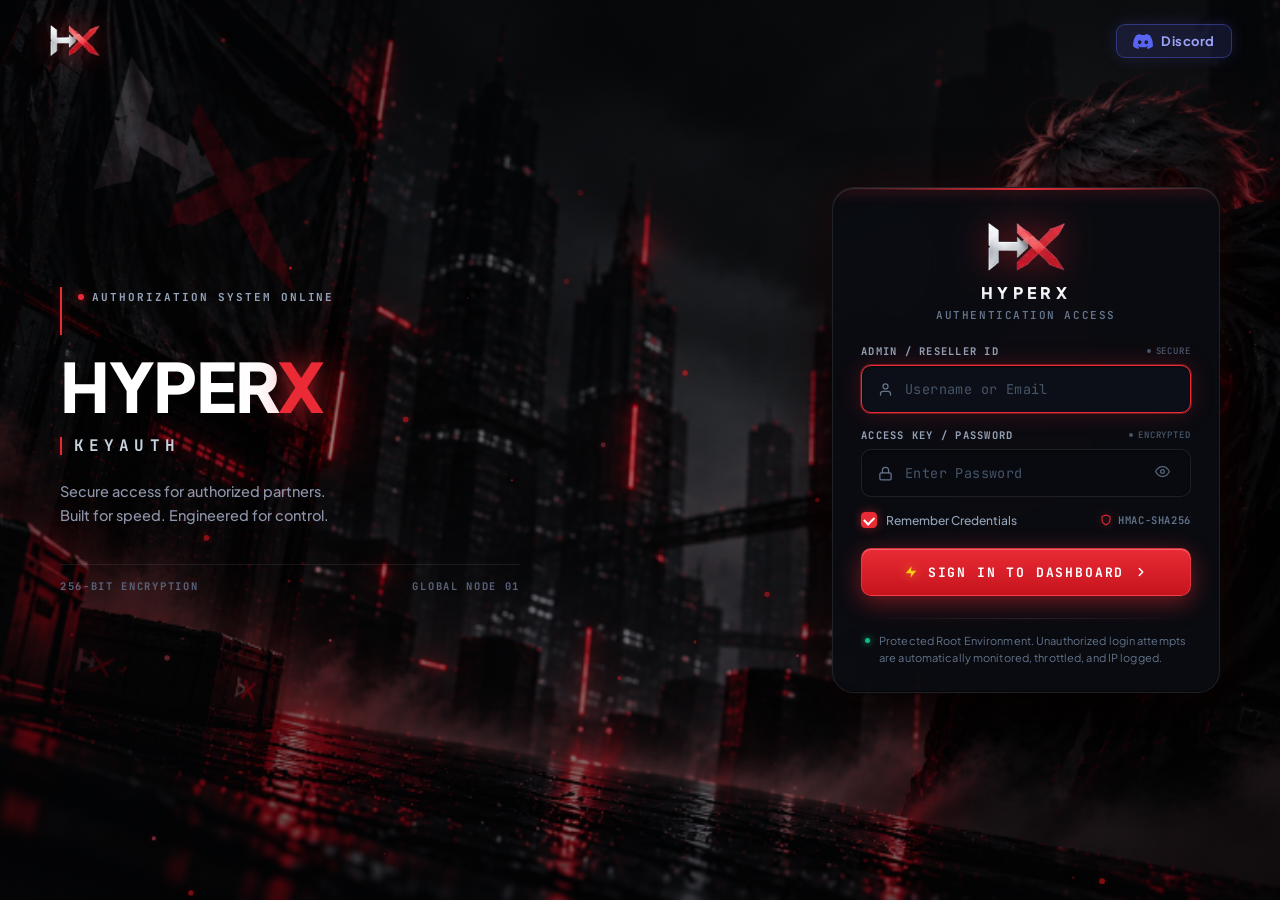
==== dashboard.html @ d685ce91 "feat(reseller): unify license keys tab and generation modal for all panels" ====
<!DOCTYPE html>
<html lang="en">
<head>
  <meta charset="UTF-8">
  <meta name="viewport" content="width=device-width, initial-scale=1.0">
  <title>HYPER X // KeyAuth Enterprise Portal</title>
  <link rel="preconnect" href="https://fonts.googleapis.com">
  <link rel="preconnect" href="https://fonts.gstatic.com" crossorigin>
  <link href="https://fonts.googleapis.com/css2?family=Plus+Jakarta+Sans:wght@500;600;700;800&family=JetBrains+Mono:wght@500;700&display=swap" rel="stylesheet">
  <link rel="stylesheet" href="assets/css/dashboard.css?v=3.1">
  <style>
    /* Reseller Isolation - Absolute Guaranteed Hiding on all devices */
    html.is-reseller .admin-only-feature,
    body.is-reseller .admin-only-feature,
    html.is-reseller #nav-resellers,
    body.is-reseller #nav-resellers,
    html.is-reseller #view-resellers,
    body.is-reseller #view-resellers,
    html.is-reseller #modal-add-reseller,
    body.is-reseller #modal-add-reseller,
    html.is-reseller #modal-edit-reseller,
    body.is-reseller #modal-edit-reseller,
    html.is-reseller #modal-change-admin,
    body.is-reseller #modal-change-admin {
      display: none !important;
      visibility: hidden !important;
      pointer-events: none !important;
      height: 0 !important;
      width: 0 !important;
      overflow: hidden !important;
      opacity: 0 !important;
    }
    /* Ultra-Premium Sidebar Brand Header */
    .brand-header-premium {
      height: 68px !important;
      padding: 0 16px !important;
      display: flex !important;
      align-items: center !important;
      border-bottom: 1px solid rgba(255, 255, 255, 0.07) !important;
      background: linear-gradient(180deg, rgba(255, 255, 255, 0.02) 0%, transparent 100%) !important;
    }
    .brand-link-wrap {
      text-decoration: none !important;
      display: flex !important;
      align-items: center !important;
      gap: 12px !important;
      width: 100% !important;
    }
    .brand-badge-premium {
      position: relative !important;
      width: 42px !important;
      height: 42px !important;
      border-radius: 12px !important;
      background: linear-gradient(145deg, rgba(38, 16, 26, 0.95) 0%, rgba(18, 20, 30, 0.96) 50%, rgba(9, 11, 16, 0.98) 100%) !important;
      border: 1px solid rgba(239, 68, 68, 0.38) !important;
      display: flex !important;
      align-items: center !important;
      justify-content: center !important;
      box-shadow: 0 4px 20px rgba(0, 0, 0, 0.6), 0 0 18px rgba(239, 68, 68, 0.22), inset 0 1px 1px rgba(255, 255, 255, 0.25), inset 0 -1px 2px rgba(0, 0, 0, 0.5) !important;
      flex-shrink: 0 !important;
      overflow: hidden !important;
      transition: all 0.3s cubic-bezier(0.16, 1, 0.3, 1) !important;
    }
    .brand-link-wrap:hover .brand-badge-premium {
      transform: translateY(-1px) scale(1.03) !important;
      border-color: rgba(239, 68, 68, 0.6) !important;
      box-shadow: 0 6px 24px rgba(0, 0, 0, 0.7), 0 0 25px rgba(239, 68, 68, 0.4), inset 0 1px 1px rgba(255, 255, 255, 0.35) !important;
    }
    .badge-specular-light {
      position: absolute !important;
      top: 0 !important;
      left: 0 !important;
      right: 0 !important;
      height: 1px !important;
      background: linear-gradient(90deg, transparent, rgba(255, 255, 255, 0.4), transparent) !important;
      pointer-events: none !important;
    }
    .badge-ambient-glow {
      position: absolute !important;
      width: 28px !important;
      height: 28px !important;
      border-radius: 50% !important;
      background: radial-gradient(circle, rgba(239, 68, 68, 0.55) 0%, transparent 70%) !important;
      filter: blur(5px) !important;
      pointer-events: none !important;
    }
    .badge-logo-img {
      height: 24px !important;
      width: auto !important;
      object-fit: contain !important;
      filter: drop-shadow(0 2px 8px rgba(239, 68, 68, 0.7)) !important;
      position: relative !important;
      z-index: 2 !important;
      display: block !important;
      transition: transform 0.3s ease !important;
    }
    .brand-link-wrap:hover .badge-logo-img {
      transform: scale(1.05) !important;
    }
    .brand-text-column {
      display: flex !important;
      flex-direction: column !important;
      min-width: 0 !important;
      justify-content: center !important;
    }
    .brand-title-line {
      display: flex !important;
      align-items: center !important;
      gap: 7px !important;
    }
    .brand-name-text {
      font-size: 15px !important;
      font-weight: 900 !important;
      letter-spacing: 1px !important;
      color: #ffffff !important;
      font-family: var(--font-sans) !important;
      line-height: 1.2 !important;
      display: inline-flex !important;
      align-items: center !important;
    }
    .brand-x-accent {
      color: #ef4444 !important;
      text-shadow: 0 0 12px rgba(239, 68, 68, 0.85) !important;
      margin-left: 1.5px !important;
    }
    /* Luxury Radar Beacon Dot (No Text) */
    .status-beacon-wrap {
      position: relative !important;
      display: inline-flex !important;
      align-items: center !important;
      justify-content: center !important;
      width: 13px !important;
      height: 13px !important;
      margin-left: 3px !important;
      flex-shrink: 0 !important;
    }
    .beacon-radar-ring {
      position: absolute !important;
      width: 100% !important;
      height: 100% !important;
      border-radius: 50% !important;
      background: rgba(34, 197, 94, 0.45) !important;
      animation: beaconRadar 2.2s cubic-bezier(0, 0, 0.2, 1) infinite !important;
      pointer-events: none !important;
    }
    .beacon-soft-aura {
      position: absolute !important;
      width: 8px !important;
      height: 8px !important;
      border-radius: 50% !important;
      background: #22c55e !important;
      filter: blur(2px) !important;
      opacity: 0.8 !important;
      pointer-events: none !important;
    }
    .beacon-core-dot {
      position: relative !important;
      width: 6.5px !important;
      height: 6.5px !important;
      border-radius: 50% !important;
      background: #22c55e !important;
      box-shadow: 0 0 8px #22c55e, 0 0 14px rgba(34, 197, 94, 0.75) !important;
      display: inline-block !important;
    }
    @keyframes beaconRadar {
      0% {
        transform: scale(0.6);
        opacity: 0.95;
      }
      70%, 100% {
        transform: scale(2.4);
        opacity: 0;
      }
    }
    .brand-sub-line {
      display: flex !important;
      align-items: center !important;
      gap: 5px !important;
      margin-top: 2.5px !important;
    }
    .brand-version-code {
      font-size: 9.5px !important;
      color: #64748b !important;
      font-family: var(--font-mono) !important;
      font-weight: 600 !important;
      letter-spacing: 0.5px !important;
    }
    .brand-sub-sep {
      font-size: 8px !important;
      color: #334155 !important;
    }
    .brand-sub-status {
      font-size: 8.5px !important;
      color: #10b981 !important;
      font-family: var(--font-mono) !important;
      font-weight: 700 !important;
      letter-spacing: 0.6px !important;
    }

    /* Ultra-Clean Modern Logout Button */
    .btn-profile-logout {
      width: 32px !important;
      height: 32px !important;
      border-radius: 8px !important;
      background: rgba(255, 255, 255, 0.04) !important;
      border: 1px solid rgba(255, 255, 255, 0.08) !important;
      color: #94a3b8 !important;
      cursor: pointer !important;
      display: flex !important;
      align-items: center !important;
      justify-content: center !important;
      transition: all 0.25s cubic-bezier(0.16, 1, 0.3, 1) !important;
      box-shadow: 0 2px 6px rgba(0, 0, 0, 0.25) !important;
      flex-shrink: 0 !important;
    }
    .btn-profile-logout:hover {
      background: rgba(239, 68, 68, 0.16) !important;
      border-color: rgba(239, 68, 68, 0.45) !important;
      color: #ef4444 !important;
      box-shadow: 0 0 14px rgba(239, 68, 68, 0.35) !important;
      transform: translateY(-1px) !important;
    }
    .btn-profile-logout svg {
      display: block !important;
      transition: transform 0.2s ease !important;
    }
    .btn-profile-logout:hover svg {
      transform: translateX(1px) !important;
    }
  </style>
  <script>
    (function() {
      try {
        var isAuth = (sessionStorage.getItem('hyperx_logged_in') === 'true') || (localStorage.getItem('hyperx_logged_in') === 'true');
        var role = sessionStorage.getItem('hyperx_user_role') || localStorage.getItem('hyperx_user_role');

        if (!isAuth || !role) {
          window.location.replace('login.html');
          return;
        }

        if (role === 'reseller') {
          sessionStorage.setItem('hyperx_user_role', 'reseller');
          sessionStorage.setItem('hyperx_logged_in', 'true');
          document.documentElement.classList.add('is-reseller');
        } else if (role === 'admin') {
          sessionStorage.setItem('hyperx_user_role', 'admin');
          sessionStorage.setItem('hyperx_logged_in', 'true');
        } else {
          window.location.replace('login.html');
          return;
        }
      } catch (e) {
        window.location.replace('login.html');
      }
    })();
  </script>
</head>
<body>

  <div class="app-container">
    <!-- Mobile Sidebar Backdrop Overlay -->
    <div class="sidebar-backdrop" id="sidebar-backdrop" onclick="closeMobileSidebar()"></div>

    <!-- ============================================================
         1. SIDEBAR (HYPER X)
         ============================================================ -->
    <aside class="sidebar" id="sidebar">
      <!-- Brand Header (Ultra-Premium Cyber Luxury) -->
      <div class="sidebar-brand brand-header-premium">
        <a href="dashboard.html" class="brand-link-wrap">
          <!-- Premium Cyber Badge -->
          <div class="brand-badge-premium">
            <!-- Specular Top Rim Highlight -->
            <div class="badge-specular-light"></div>
            <!-- Ambient Internal Crimson Core Glow -->
            <div class="badge-ambient-glow"></div>
            <!-- Metallic HX Emblem -->
            <img src="assets/images/hx_card_logo_clean.png" alt="HYPER X" class="badge-logo-img">
          </div>
          <!-- Brand Identity Typography -->
          <div class="brand-text-column">
            <div class="brand-title-line">
              <span class="brand-name-text">HYPER<span class="brand-x-accent">X</span></span>
              <!-- Luxury Radar-Pulsing Green Live Dot (Clean, No Text) -->
              <span class="status-beacon-wrap" title="Status: Online &amp; Active">
                <span class="beacon-radar-ring"></span>
                <span class="beacon-soft-aura"></span>
                <span class="beacon-core-dot"></span>
              </span>
            </div>
            <div class="brand-sub-line">
              <span class="brand-version-code">v1.0.0</span>
            </div>
          </div>
        </a>
      </div>

      <!-- Menu Navigation -->
      <nav class="sidebar-menu">
        <span class="menu-category-label">MAIN</span>

        <button class="sidebar-nav-link active" id="nav-dashboard" onclick="switchTab('dashboard')">
          <span class="nav-icon">📊</span>
          <span>Dashboard</span>
        </button>

        <button class="sidebar-nav-link" id="nav-apps" onclick="switchTab('apps')">
          <span class="nav-icon">📦</span>
          <span id="nav-apps-text">Applications</span>
        </button>

        <button class="sidebar-nav-link" id="nav-licenses" onclick="switchTab('licenses')">
          <span class="nav-icon">🔑</span>
          <span>License Keys</span>
          <span class="nav-count-badge" id="nav-key-count" style="display:none;">LIVE</span>
        </button>

        <button class="sidebar-nav-link" id="nav-licenses-v2" onclick="switchTab('licenses-v2')">
          <span class="nav-icon">🛡️</span>
          <span>License Keys v2</span>
          <span class="nav-count-badge" id="nav-key-count-v2" style="background:#10b981;color:#fff;">V2</span>
        </button>


        <button class="sidebar-nav-link" id="nav-logs" onclick="switchTab('logs')">
          <span class="nav-icon">📋</span>
          <span>Logs</span>
        </button>


        <button class="sidebar-nav-link" id="nav-exegenerator" onclick="switchTab('exegenerator')">
          <span class="nav-icon">⚡</span>
          <span>EXE Generator</span>
        </button>

        <button class="sidebar-nav-link admin-only-feature" id="nav-resellers" onclick="switchTab('resellers')">
          <span class="nav-icon">👥</span>
          <span>Resellers</span>
        </button>

        <button class="sidebar-nav-link" id="nav-settings" onclick="handleSettingsNavClick()">
          <span class="nav-icon">⚙️</span>
          <span>Settings</span>
        </button>
      </nav>

      <!-- Bottom Profile (HYPER X / Reseller) -->
      <div class="sidebar-profile" id="sidebar-profile-box">
        <div class="profile-left">
          <div class="profile-avatar" id="sidebar-avatar-letter">RM</div>
          <div class="profile-text">
            <span class="profile-name">Hyper X</span>
            <span class="profile-sub" id="profile-role-sub">Root owner</span>
          </div>
        </div>
        <button class="btn-profile-logout" onclick="event.stopPropagation();logoutSession()" title="Sign Out">
          <svg width="15" height="15" viewBox="0 0 24 24" fill="none" stroke="currentColor" stroke-width="2" stroke-linecap="round" stroke-linejoin="round">
            <path d="M9 21H5a2 2 0 0 1-2-2V5a2 2 0 0 1 2-2h4"></path>
            <polyline points="16 17 21 12 16 7"></polyline>
            <line x1="21" y1="12" x2="9" y2="12"></line>
          </svg>
        </button>
      </div>
    </aside>

    <!-- ============================================================
         2. MAIN WRAPPER (TOPBAR + CONTENT)
         ============================================================ -->
    <div class="main-wrapper">
      <!-- Top Navbar -->
      <header class="top-navbar">
        <div class="navbar-left">
          <button class="mobile-nav-toggle" onclick="toggleMobileSidebar()" aria-label="Toggle navigation">☰</button>
          <span class="page-breadcrumb-title" id="page-title-display">Dashboard</span>
        </div>

        <div class="navbar-right">
          <!-- Keys Stat -->
          <div class="header-pill-stat" title="Total Keys Quota" style="display:inline-flex;align-items:center;gap:5px;background:rgba(255,255,255,0.03);padding:4px 10px;border-radius:6px;border:1px solid rgba(255,255,255,0.06);font-size:11.5px;">
            <span style="font-size:13px;color:#f59e0b;">🔑</span>
            <span style="color:#94a3b8;font-size:12px;font-weight:600;">Keys:</span>
            <span class="stat-keys-tag" id="header-keys-stat" style="color:#ffffff;font-weight:700;">122 / 9999</span>
          </div>


          <!-- Notification Bell Wrap -->
          <div style="position:relative;">
            <button class="header-icon-btn" id="header-bell-btn" onclick="toggleNotificationDropdown()" title="Notifications" style="position:relative;">
              🔔
              <span id="bell-unread-dot" style="display:none;position:absolute;top:2px;right:2px;width:9px;height:9px;border-radius:50%;background:#ef4444;box-shadow:0 0 8px #ef4444;border:2px solid #06070a;"></span>
            </button>

            <!-- Notification Dropdown Menu -->
            <div id="notification-dropdown" style="display:none;position:absolute;right:0;top:42px;width:340px;background:#0d1019;border:1px solid #1f2638;border-radius:8px;box-shadow:0 10px 35px rgba(0,0,0,0.7);z-index:9999;padding:12px;font-family:var(--font-sans);">
              <div style="display:flex;align-items:center;justify-content:space-between;padding-bottom:8px;border-bottom:1px solid #191f2e;margin-bottom:10px;">
                <span style="font-size:12px;font-weight:700;color:#fff;display:flex;align-items:center;gap:6px;">
                  <span>🔔</span> System Notifications
                </span>
                <span id="notif-count-badge" style="font-size:10px;background:rgba(239,68,68,0.2);color:#ef4444;padding:1px 6px;border-radius:4px;font-weight:700;">LIVE</span>
              </div>
              <div id="notif-items-list" style="max-height:240px;overflow-y:auto;display:flex;flex-direction:column;gap:8px;">
                <!-- Populated dynamically -->
              </div>
            </div>
          </div>

          <!-- Admin User Badge -->
          <div class="header-pill-admin" id="header-admin-btn" style="background:#0284c7;color:#fff;padding:4px 12px;border-radius:6px;font-size:12px;font-weight:700;display:inline-flex;align-items:center;gap:6px;cursor:pointer;">
            <span id="header-admin-icon">🛡️</span>
            <span id="header-admin-name">Owner</span>
          </div>
        </div>
      </header>

      <!-- Viewport Content Area -->
      <main class="content-area">

        <!-- Reseller Live Update Alert Banner -->
        <div id="reseller-update-banner" style="display:none;margin-bottom:18px;background:linear-gradient(90deg, rgba(239,68,68,0.18) 0%, rgba(220,38,38,0.08) 100%);border:1px solid rgba(239,68,68,0.45);border-radius:8px;padding:12px 18px;align-items:center;justify-content:space-between;box-shadow:0 0 25px rgba(239,68,68,0.2);">
          <div style="display:flex;align-items:center;gap:12px;">
            <div style="width:36px;height:36px;border-radius:8px;background:rgba(239,68,68,0.25);border:1px solid #ef4444;display:flex;align-items:center;justify-content:center;color:#ef4444;font-size:18px;flex-shrink:0;">
              ⚡
            </div>
            <div>
              <div style="display:flex;align-items:center;gap:8px;">
                <span style="color:#ffffff;font-size:13px;font-weight:800;letter-spacing:0.3px;" id="banner-update-title">NEW CLIENT UPDATE RELEASED!</span>
                <span style="background:#ef4444;color:#fff;font-size:9.5px;padding:2px 6px;border-radius:3px;font-weight:800;">NEW BUILD</span>
              </div>
              <p style="color:#cbd5e1;font-size:11.5px;margin-top:2px;" id="banner-update-desc">
                Admin has deployed an updated Master Core binary. Please download or rebuild your branded client.
              </p>
            </div>
          </div>
          <div style="display:flex;align-items:center;gap:10px;">
            <button type="button" class="btn-exe-primary" style="width:auto;padding:7px 15px;font-size:11.5px;display:inline-flex;align-items:center;gap:6px;" onclick="downloadLatestUpdateAndDismiss()">
              <span>⬇</span>
              <span>Download Update</span>
            </button>
            <button type="button" onclick="dismissUpdateBanner()" style="background:transparent;border:none;color:#64748b;font-size:16px;cursor:pointer;padding:4px 8px;" title="Dismiss Notification">
              ✕
            </button>
          </div>
        </div>

        <!-- ============================================================
             VIEW 1: DASHBOARD
             ============================================================ -->
        <section class="tab-view active" id="view-dashboard">

          <!-- DASHBOARD USER WELCOME STRIP -->
          <div class="dash-welcome-strip" id="dashboard-user-welcome-strip">
            <div class="dash-welcome-left">
              <div class="dash-avatar-wrap">
                <div class="dash-avatar-square" id="dash-user-avatar">H</div>
                <span class="dash-avatar-status" title="Active Session"></span>
              </div>
              <div class="dash-welcome-meta">
                <span id="dash-welcome-role-badge" style="display:none;"></span>
                <span id="dash-welcome-role-text" style="display:none;"></span>
                <h2 class="dash-welcome-title">
                  Welcome back, <span id="dash-welcome-username" class="profile-name">HYPER X</span>
                </h2>
                <p class="dash-welcome-subtitle" id="dash-welcome-role-desc">
                  HMAC-SHA256 enforced • All systems operational
                </p>
              </div>
            </div>

            <div class="dash-welcome-right">
              <div id="dash-welcome-quota-box" class="dash-welcome-quota-badge" style="display:none;">
                <span id="dash-welcome-quota-label">⚡ Available Credit:</span> <strong id="dash-welcome-quota-num">9,922</strong> Keys
              </div>
            </div>
          </div>

          <!-- Synchronous Anti-Flash Early Role Hydration -->
          <script>
            (function() {
              try {
                var role = sessionStorage.getItem('hyperx_user_role') || localStorage.getItem('hyperx_user_role');
                if (role === 'reseller') {
                  document.documentElement.classList.add('is-reseller');
                  if (document.body) document.body.classList.add('is-reseller');
                  var nRes = document.getElementById('nav-resellers');
                  if (nRes) { nRes.style.display = 'none'; nRes.remove(); }
                  var vRes = document.getElementById('view-resellers');
                  if (vRes) { vRes.style.display = 'none'; vRes.remove(); }
                  var raw = sessionStorage.getItem('hyperx_current_reseller') || localStorage.getItem('hyperx_current_reseller');
                  if (raw) {
                    var res = JSON.parse(raw);
                    var uName = res.username || 'Reseller';
                    var uInitial = uName.charAt(0).toUpperCase();
                    var pEls = document.querySelectorAll('.profile-name');
                    for (var i = 0; i < pEls.length; i++) { pEls[i].textContent = uName; }
                    var sAv = document.getElementById('sidebar-avatar-letter');
                    if (sAv) sAv.textContent = uInitial;
                    var sRole = document.getElementById('profile-role-sub');
                    if (sRole) sRole.textContent = 'Reseller (' + (res.balance || 0) + ' Keys)';
                    var hName = document.getElementById('header-admin-name');
                    if (hName) hName.textContent = 'Reseller';
                    var hIcon = document.getElementById('header-admin-icon');
                    var uUsed = (res.createdKeys !== undefined && res.createdKeys !== null) ? res.createdKeys : 0;
                    var uTotal = res.totalQuota || ((res.balance || 0) + uUsed);
                    var hKeys = document.getElementById('header-keys-stat');
                    if (hKeys) { hKeys.textContent = uUsed + ' / ' + uTotal; }
                    var dAv = document.getElementById('dash-user-avatar');
                    if (dAv) { dAv.textContent = uInitial; dAv.style.background = 'rgba(245,158,11,0.15)'; dAv.style.borderColor = 'rgba(245,158,11,0.4)'; dAv.style.color = '#fbbf24'; }
                    var dBadge = document.getElementById('dash-welcome-role-badge');
                    if (dBadge) { dBadge.className = 'dash-role-pill reseller'; }
                    var dRoleText = document.getElementById('dash-welcome-role-text');
                    if (dRoleText) { dRoleText.textContent = 'Authorized Reseller'; }
                    var dDesc = document.getElementById('dash-welcome-role-desc');
                    if (dDesc) { dDesc.innerHTML = '<span>Reseller Session</span><span class="meta-sep">•</span><span>User: <strong>' + uName + '</strong></span><span class="meta-sep">•</span><span>Active Sync</span>'; }
                    var dQuotaLbl = document.getElementById('dash-welcome-quota-label');
                    if (dQuotaLbl) { dQuotaLbl.textContent = 'RESELLER BALANCE'; }
                    var dQuotaNum = document.getElementById('dash-welcome-quota-num');
                    if (dQuotaNum) { dQuotaNum.textContent = (res.balance || 0).toLocaleString(); }
                    var sLimit = document.getElementById('stat-key-limit');
                    if (sLimit) { sLimit.textContent = uName; }
                    var sLimitT = document.getElementById('stat-key-limit-title');
                    if (sLimitT) { sLimitT.textContent = 'RESELLER USER'; }
                    var sBanned = document.getElementById('stat-banned-keys');
                    if (sBanned) { sBanned.textContent = res.status || 'Active'; }
                    var sBannedT = document.getElementById('stat-banned-title');
                    if (sBannedT) { sBannedT.textContent = 'ACCOUNT STATUS'; }
                    var sRemaining = document.getElementById('stat-remaining-quota');
                    if (sRemaining) { sRemaining.textContent = (res.balance || 0).toLocaleString(); }
                  }
                }
              } catch(e) {}
            })();
          </script>

          <!-- 4 MODERN STAT CARDS (REAL LIVE METRICS) -->
          <div class="stats-cards-strip-4">
            <!-- 1. Applications -->
            <div class="stat-card-neo" onclick="switchTab('apps')" style="cursor:pointer;" title="View Applications">
              <div class="stat-neo-left">
                <div class="stat-neo-icon">📦</div>
                <div class="stat-neo-col">
                  <span class="stat-neo-label">Applications</span>
                  <span class="stat-neo-value" id="stat-apps-count">8</span>
                </div>
              </div>
              <span class="stat-neo-badge badge-cyan">8 PANELS</span>
            </div>

            <!-- 2. Active keys -->
            <div class="stat-card-neo" onclick="switchTab('licenses')" style="cursor:pointer;" title="View License Keys">
              <div class="stat-neo-left">
                <div class="stat-neo-icon">🔑</div>
                <div class="stat-neo-col">
                  <span class="stat-neo-label">Active keys</span>
                  <span class="stat-neo-value" id="stat-active-keys">43</span>
                </div>
              </div>
              <span class="stat-neo-badge badge-green">LIVE</span>
            </div>

            <!-- 3. Remaining quota / Credits -->
            <div class="stat-card-neo" title="Available Credits">
              <div class="stat-neo-left">
                <div class="stat-neo-icon">💳</div>
                <div class="stat-neo-col">
                  <span class="stat-neo-label">Available credit</span>
                  <span class="stat-neo-value" id="stat-remaining-quota">9,922</span>
                </div>
              </div>
              <span class="stat-neo-badge badge-cyan">CREDITS</span>
            </div>

            <!-- 4. Blocked devices / Banned Keys -->
            <div class="stat-card-neo" onclick="switchTab('licenses')" style="cursor:pointer;" title="Security & Status">
              <div class="stat-neo-left">
                <div class="stat-neo-icon">🛡️</div>
                <div class="stat-neo-col">
                  <span class="stat-neo-label" id="stat-banned-title">Banned keys</span>
                  <span class="stat-neo-value" id="stat-banned-keys">0</span>
                </div>
              </div>
              <span class="stat-neo-badge badge-red">PROTECTED</span>
            </div>
          </div>

          <!-- Hidden backward compatibility placeholders for legacy scripts -->
          <div style="display:none;" id="legacy-stat-placeholders">
            <span id="stat-keys-created">77</span>
            <span id="stat-key-limit">9,999</span>
            <span id="stat-key-limit-title">MAX KEY LIMIT</span>
            <span id="stat-packages-label">ACTIVE PACKAGES</span>
            <span id="stat-packages-count">8</span>
            <span id="dashboard-bar-pkg-count">8 Packages</span>
          </div>

          <!-- REAL WORKING TOOL: QUICK LICENSE KEY MANAGER & DIAGNOSTICS -->
          <div class="quick-key-card" style="margin-bottom:20px;">
            <div class="card-top-header" style="margin-bottom:8px;">
              <div>
                <div class="card-micro-tag" style="color:#ff3b47;">FAST OPERATIONS</div>
                <h3 class="card-main-title"><span class="red-bar-accent"></span>Quick License Key Manager</h3>
              </div>
              <span class="badge-pill-status badge-active-green" style="font-size:11px;">⚡ Instant Live Actions</span>
            </div>
            <p style="font-size:12px;color:#94a3b8;margin-bottom:12px;">Instant key diagnostics, HWID unbind, ban/unban, or deletion directly via live API.</p>
            <div class="quick-tools-row">
              <input type="text" id="quick-key-input" class="cyber-input" placeholder="Enter or paste license key (e.g. HPERX-8F92-41AC-90B2-110A)..." style="flex:1;min-width:240px;height:38px;padding:8px 14px;background:#06070a;border:1px solid rgba(255,255,255,0.1);border-radius:6px;color:#fff;font-family:var(--font-mono);font-size:12px;" />
              <div class="quick-tools-actions" style="display:flex;gap:8px;flex-wrap:wrap;">
                <button type="button" class="btn-action-primary" onclick="runQuickKeyAction('inspect')" style="background:rgba(2,132,199,0.22);border:1px solid #0284c7;color:#38bdf8;padding:8px 14px;border-radius:6px;font-weight:700;font-size:12px;cursor:pointer;">🔍 Inspect</button>
                <button type="button" class="btn-action-primary" onclick="runQuickKeyAction('reset_hwid')" style="background:rgba(6,182,212,0.22);border:1px solid #06b6d4;color:#00f0ff;padding:8px 14px;border-radius:6px;font-weight:700;font-size:12px;cursor:pointer;">🔄 Reset HWID</button>
                <button type="button" class="btn-action-primary" onclick="runQuickKeyAction('ban')" style="background:rgba(229,24,31,0.22);border:1px solid #e5181f;color:#ff3b47;padding:8px 14px;border-radius:6px;font-weight:700;font-size:12px;cursor:pointer;">🚫 Ban</button>
                <button type="button" class="btn-action-primary" onclick="runQuickKeyAction('unban')" style="background:rgba(16,185,129,0.22);border:1px solid #10b981;color:#34d399;padding:8px 14px;border-radius:6px;font-weight:700;font-size:12px;cursor:pointer;">✅ Unban</button>
                <button type="button" class="btn-action-primary" onclick="runQuickKeyAction('delete')" style="background:rgba(107,15,20,0.3);border:1px solid #6b0f14;color:#f87171;padding:8px 14px;border-radius:6px;font-weight:700;font-size:12px;cursor:pointer;">🗑️ Delete</button>
              </div>
            </div>
            <div id="quick-key-result" class="quick-result-card" style="display:none;"></div>
          </div>

          <!-- MIDDLE ROW: Application Packages & Live Activity Stream -->
          <div class="overview-middle-grid" style="grid-template-columns: 1fr 1fr; margin-bottom:20px;">
            <!-- Left Card: Real Application Packages -->
            <div class="overview-chart-box">
              <div class="card-top-header">
                <div>
                  <div class="card-micro-tag">REGISTERED APPS</div>
                  <h3 class="card-main-title"><span class="red-bar-accent"></span><span id="dashboard-packages-title">Application Packages (8 Total)</span></h3>
                </div>
                <a href="javascript:void(0)" onclick="switchTab('apps')" class="card-action-link" style="color:#ff3b47;font-weight:700;font-size:12px;text-decoration:none;">View All Packages &gt;</a>
              </div>

              <div class="table-scroll-wrap" style="max-height:280px;overflow-y:auto;">
                <table class="neo-activity-table cyber-panel-table">
                  <thead>
                    <tr>
                      <th>PACKAGE NAME</th>
                      <th>APP</th>
                      <th>STATUS</th>
                      <th style="text-align:right;">ACTION</th>
                    </tr>
                  </thead>
                  <tbody id="dashboard-packages-summary-tbody">
                    <!-- Populated dynamically by renderDashboardPackagesSummary() -->
                  </tbody>
                </table>
              </div>
            </div>

            <!-- Right Card: Real Live Activity Stream -->
            <div class="overview-health-box">
              <div class="card-top-header">
                <div>
                  <div class="card-micro-tag">SECURITY &amp; AUDIT</div>
                  <h3 class="card-main-title"><span class="red-bar-accent"></span>Live Activity Stream</h3>
                </div>
                <a href="javascript:void(0)" onclick="switchTab('logs')" class="card-action-link" style="color:#ff3b47;font-weight:700;font-size:12px;text-decoration:none;">Full Audit Logs &gt;</a>
              </div>

              <div class="table-scroll-wrap" style="max-height:280px;overflow-y:auto;">
                <table class="neo-activity-table cyber-panel-table">
                  <thead>
                    <tr>
                      <th style="width:115px;">EVENT</th>
                      <th>DETAIL</th>
                      <th style="width:75px;text-align:right;">TIME</th>
                    </tr>
                  </thead>
                  <tbody id="dashboard-activity-tbody">
                    <!-- Populated dynamically by renderDashboardRecentActivity() -->
                  </tbody>
                </table>
              </div>
            </div>
          </div>

          <!-- BOTTOM ROW: Real Recent Generated License Keys Table -->
          <div class="overview-activity-box" style="margin-bottom:20px;">
            <div class="card-top-header">
              <div>
                <div class="card-micro-tag">KEY MANAGEMENT</div>
                <h3 class="card-main-title"><span class="red-bar-accent"></span>Recent Generated License Keys</h3>
              </div>
              <a href="javascript:void(0)" onclick="switchTab('licenses')" class="card-action-link" style="color:#ff3b47;font-weight:700;font-size:12px;text-decoration:none;">Manage All Keys &gt;</a>
            </div>

            <div class="table-scroll-wrap">
              <table class="neo-activity-table cyber-panel-table">
                <thead>
                  <tr>
                    <th>LICENSE KEY</th>
                    <th>CLIENT USER</th>
                    <th>PANEL / PACKAGE</th>
                    <th>HWID STATUS</th>
                    <th>STATUS</th>
                    <th style="text-align:right;">ACTIONS</th>
                  </tr>
                </thead>
                <tbody id="dashboard-recent-licenses-tbody">
                  <!-- Populated dynamically by renderDashboardRecentLicenses() -->
                </tbody>
              </table>
            </div>
          </div>

          <!-- RESELLER REGISTERED CLIENT USERS & LICENSES CARD -->
          <div class="dashboard-card-box" id="dashboard-reseller-users-box" style="margin-top:20px;display:none;">
            <div class="card-title-bar">
              <span class="card-title-text">
                <span>👥</span>
                <span id="reseller-client-users-title">Your Generated Client Users &amp; Licenses</span>
              </span>
              <a href="javascript:void(0)" onclick="switchTab('licenses')" class="card-action-link">View In Licenses Tab →</a>
            </div>

            <table class="cyber-panel-table" style="font-size:12.5px;">
              <thead>
                <tr>
                  <th>CLIENT USER</th>
                  <th>LICENSE KEY</th>
                  <th>PANEL / PACKAGE</th>
                  <th class="col-hwid col-mobile-hide">HWID STATUS</th>
                  <th>EXPIRY</th>
                  <th>STATUS</th>
                </tr>
              </thead>
              <tbody id="reseller-client-users-tbody">
                <!-- Dynamically populated by JS for Reseller -->
              </tbody>
            </table>
          </div>

          <!-- RESELLER ACCOUNT SETTINGS & PASSWORD CHANGE CARD (DASHBOARD SLOT) -->
          <div class="dashboard-card-box" id="dashboard-reseller-settings-box" style="margin-top:20px;display:none;">
            <div class="card-title-bar">
              <span class="card-title-text">
                <span>⚙️</span>
                <span>Reseller Account Security &amp; Password Settings</span>
              </span>
              <span class="badge-pill-status badge-active-green">🔒 Self-Service Active</span>
            </div>

            <div style="display:grid;grid-template-columns:repeat(auto-fit, minmax(280px, 1fr));gap:20px;margin-top:16px;">
              <!-- Left: Account Details Summary -->
              <div style="background:rgba(15,23,42,0.6);border:1px solid rgba(255,255,255,0.08);border-radius:10px;padding:18px;">
                <h4 style="color:#00f0ff;font-size:13px;margin-bottom:14px;display:flex;align-items:center;gap:6px;">
                  <span>👤</span> Reseller Profile Overview
                </h4>
                <div style="display:flex;flex-direction:column;gap:12px;font-size:12.5px;">
                  <div style="display:flex;justify-content:space-between;border-bottom:1px solid rgba(255,255,255,0.06);padding-bottom:8px;">
                    <span style="color:var(--text-dim);">Reseller Username:</span>
                    <strong style="color:#fff;" id="reseller-settings-uname">--</strong>
                  </div>
                  <div style="display:flex;justify-content:space-between;border-bottom:1px solid rgba(255,255,255,0.06);padding-bottom:8px;">
                    <span style="color:var(--text-dim);">Portal Role:</span>
                    <span class="badge-pill-status" style="background:rgba(245,158,11,0.15);border:1px solid rgba(245,158,11,0.4);color:#fbbf24;">Reseller Account</span>
                  </div>
                  <div style="display:flex;justify-content:space-between;border-bottom:1px solid rgba(255,255,255,0.06);padding-bottom:8px;">
                    <span style="color:var(--text-dim);">Available Balance:</span>
                    <strong style="color:#00f0ff;font-family:var(--font-mono);font-size:13px;" id="reseller-settings-balance">-- Keys</strong>
                  </div>
                  <div style="display:flex;justify-content:space-between;border-bottom:1px solid rgba(255,255,255,0.06);padding-bottom:8px;">
                    <span style="color:var(--text-dim);">Assigned Packages:</span>
                    <strong style="color:#38bdf8;" id="reseller-settings-panels">--</strong>
                  </div>
                  <div style="display:flex;justify-content:space-between;">
                    <span style="color:var(--text-dim);">Account Status:</span>
                    <span class="badge-pill-status badge-active-green" id="reseller-settings-status">Active</span>
                  </div>
                </div>
              </div>

              <!-- Right: Change Password Form -->
              <div style="background:rgba(15,23,42,0.6);border:1px solid rgba(255,255,255,0.08);border-radius:10px;padding:18px;">
                <h4 style="color:#fff;font-size:13px;margin-bottom:14px;display:flex;align-items:center;gap:6px;">
                  <span>🔑</span> Change Reseller Password
                </h4>
                <form id="form-reseller-dash-password" onsubmit="submitChangeResellerPassword(event, 'dash')">
                  <div class="form-group-item" style="margin-bottom:10px;">
                    <label class="form-label-title" style="font-size:11.5px;">Current Password</label>
                    <input type="password" id="reseller-dash-oldpass" class="form-input-box" placeholder="Enter current password" required style="padding:8px 12px;font-size:12px;">
                  </div>
                  <div class="form-group-item" style="margin-bottom:10px;">
                    <label class="form-label-title" style="font-size:11.5px;">New Password</label>
                    <input type="password" id="reseller-dash-newpass" class="form-input-box" placeholder="Enter new password (min 4 characters)" required minlength="4" style="padding:8px 12px;font-size:12px;">
                  </div>
                  <div class="form-group-item" style="margin-bottom:12px;">
                    <label class="form-label-title" style="font-size:11.5px;">Confirm New Password</label>
                    <input type="password" id="reseller-dash-confirmpass" class="form-input-box" placeholder="Confirm new password" required minlength="4" style="padding:8px 12px;font-size:12px;">
                  </div>
                  <div id="reseller-dash-pass-msg" style="display:none;margin-bottom:10px;font-size:12px;padding:8px 10px;border-radius:6px;"></div>
                  <button type="submit" class="btn-action-primary" style="width:100%;padding:9px;font-size:12.5px;display:flex;align-items:center;justify-content:center;gap:6px;">
                    <span>🔒</span>
                    <span>Update Password Now</span>
                  </button>
                </form>
              </div>
            </div>
          </div>

        </section>

        <!-- ============================================================
             VIEW 2: LICENSE KEYS (REAL API ENGINE)
             ============================================================ -->
        <section class="tab-view" id="view-licenses">
          <div class="view-header-strip lic-view-header">
            <div class="lic-header-intro">
              <h2 class="view-heading-title" id="view-licenses-title">KeyAuth License Keys Management</h2>
              <p class="view-sub-text" id="view-licenses-sub">Generate cryptographically verified keys, lock to device HWID, and control access remotely via API.</p>
            </div>
            <button class="btn-action-primary btn-gen-key-red" onclick="openModal('modal-add-key')">
              <span class="btn-bolt-glyph">⚡</span>
              <span class="btn-gen-label">+ Generate Real Key(s)</span>
            </button>
          </div>

          <!-- Quick Key Remote Tools Bar -->
          <div class="quick-key-card">
            <span class="quick-key-title" style="font-weight:700;font-size:13px;color:#fff;display:block;margin-bottom:8px;">🛠️ Quick Remote Key Tool:</span>
            <div class="quick-tools-row">
              <input type="text" id="quick-key-input" class="form-input-box" placeholder="Paste or type any License Key here (e.g. HPERX-XXXX-XXXX...)">
              <button class="btn-action-secondary btn-quick-inspect" onclick="runQuickKeyAction('inspect')">🔍 Inspect</button>
            </div>
            <div class="quick-tools-actions">
              <button class="btn-action-secondary" style="color:#38bdf8;" onclick="runQuickKeyAction('reset_hwid')">🔄 Reset HWID</button>
              <button id="quick-tool-ban" class="btn-action-secondary" style="color:#f59e0b;" onclick="runQuickKeyAction('ban')">🚫 Ban</button>
              <button id="quick-tool-unban" class="btn-action-secondary" style="color:#10b981;" onclick="runQuickKeyAction('unban')">✅ Unban</button>
              <button id="quick-tool-delete" class="btn-action-secondary" style="color:#ef4444;" onclick="runQuickKeyAction('delete')">🗑️ Delete</button>
            </div>
            <div id="quick-key-result" style="display:none;"></div>
          </div>

          <div class="search-filter-bar">
            <input type="text" id="search-input" class="input-search-cyber" placeholder="Search by key, package, or user..." oninput="handleSearch(this.value)">
            <div class="filter-buttons-row">
              <button class="btn-filter-pill active" onclick="setFilter('all', this)">All Keys</button>
              <button class="btn-filter-pill" onclick="setFilter('active', this)">Active</button>
              <button class="btn-filter-pill" onclick="setFilter('expired', this)">Expired</button>
              <button class="btn-filter-pill" onclick="setFilter('banned', this)">Banned</button>
            </div>
          </div>

          <div class="cyber-data-table-wrap">
            <table class="cyber-panel-table" style="font-size:12.5px;">
              <thead>
                <tr>
                  <th style="min-width:180px;">LICENSE KEY</th>
                  <th>PACKAGE / APP</th>
                  <th class="col-user col-mobile-hide">ASSIGNED USER</th>
                  <th class="col-hwid col-mobile-hide">HWID BINDING</th>
                  <th>DURATION / EXPIRY</th>
                  <th>STATUS</th>
                  <th style="min-width:160px;text-align:center;">ACTIONS</th>
                </tr>
              </thead>
              <tbody id="licenses-tbody">
                <!-- Dynamically populated by JS (Desktop) -->
              </tbody>
            </table>

            <!-- Mobile Cards View for Phone -->
            <div class="mobile-license-cards-wrap" id="licenses-mobile-list">
              <!-- Dynamically populated by JS (Mobile) -->
            </div>
          </div>
        </section>

        <!-- ============================================================
             VIEW 2B: LICENSE KEYS V2 (KEYAUTH V2 ENGINE)
             ============================================================ -->
        <section class="tab-view" id="view-licenses-v2">
          <div class="view-header-strip lic-view-header">
            <div class="lic-header-intro">
              <div style="display:flex;align-items:center;gap:8px;margin-bottom:4px;">
                <h2 class="view-heading-title" id="view-licenses-v2-title">KeyAuth License Keys v2</h2>
                <span style="background:rgba(16,185,129,0.18);color:#10b981;border:1px solid rgba(16,185,129,0.4);font-size:10px;padding:2px 8px;border-radius:4px;font-weight:700;letter-spacing:0.5px;">HYPER X ENGINE</span>
              </div>
              <p class="view-sub-text" id="view-licenses-v2-sub" style="display:none;"></p>
            </div>
            <button class="btn-action-primary btn-gen-key-red" style="background:linear-gradient(135deg,#059669,#10b981);border-color:#10b981;box-shadow:0 0 15px rgba(16,185,129,0.3);" onclick="openModal('modal-add-key-v2')">
              <span class="btn-bolt-glyph">⚡</span>
              <span class="btn-gen-label">+ Generate Key(s) v2</span>
            </button>
          </div>

          <!-- Quick Key Remote Tools Bar for V2 -->
          <div class="quick-key-card" style="border-color:rgba(16,185,129,0.25);">
            <span class="quick-key-title" style="font-weight:700;font-size:13px;color:#fff;display:block;margin-bottom:8px;">🛠️ Quick Remote Key Tool (V2):</span>
            <div class="quick-tools-row">
              <input type="text" id="quick-key-input-v2" class="form-input-box" placeholder="Paste or type any V2 License Key here (e.g. HX2-VIP-XXXX-XXXX...)">
              <button class="btn-action-secondary btn-quick-inspect" onclick="runQuickKeyActionV2('inspect')">🔍 Inspect</button>
            </div>
            <div class="quick-tools-actions">
              <button class="btn-action-secondary" style="color:#38bdf8;" onclick="runQuickKeyActionV2('reset_hwid')">🔄 Reset HWID</button>
              <button id="quick-tool-ban-v2" class="btn-action-secondary" style="color:#f59e0b;" onclick="runQuickKeyActionV2('ban')">🚫 Ban</button>
              <button id="quick-tool-unban-v2" class="btn-action-secondary" style="color:#10b981;" onclick="runQuickKeyActionV2('unban')">✅ Unban</button>
              <button id="quick-tool-delete-v2" class="btn-action-secondary" style="color:#ef4444;" onclick="runQuickKeyActionV2('delete')">🗑️ Delete</button>
            </div>
            <div id="quick-key-result-v2" style="display:none;"></div>
          </div>

          <div class="search-filter-bar">
            <input type="text" id="search-input-v2" class="input-search-cyber" placeholder="Search V2 keys by key, package, or user..." oninput="handleSearchV2(this.value)">
            <div class="filter-buttons-row">
              <button class="btn-filter-pill active" id="filter-v2-all" onclick="setFilterV2('all', this)">All V2 Keys</button>
              <button class="btn-filter-pill" id="filter-v2-active" onclick="setFilterV2('active', this)">Active</button>
              <button class="btn-filter-pill" id="filter-v2-expired" onclick="setFilterV2('expired', this)">Expired</button>
              <button class="btn-filter-pill" id="filter-v2-banned" onclick="setFilterV2('banned', this)">Banned</button>
            </div>
          </div>

          <div class="cyber-data-table-wrap">
            <table class="cyber-panel-table" style="font-size:12.5px;">
              <thead>
                <tr>
                  <th style="min-width:180px;">V2 LICENSE KEY</th>
                  <th>PACKAGE / APP</th>
                  <th class="col-user col-mobile-hide">ASSIGNED USER</th>
                  <th class="col-hwid col-mobile-hide">HWID BINDING</th>
                  <th>DURATION / EXPIRY</th>
                  <th>STATUS</th>
                  <th style="min-width:160px;text-align:center;">ACTIONS</th>
                </tr>
              </thead>
              <tbody id="licenses-v2-tbody">
                <!-- Dynamically populated by JS (Desktop) -->
              </tbody>
            </table>

            <!-- Mobile Cards View for Phone -->
            <div class="mobile-license-cards-wrap" id="licenses-v2-mobile-list">
              <!-- Dynamically populated by JS (Mobile) -->
            </div>
          </div>
        </section>

        <!-- ============================================================
             VIEW 3: LOGS
             ============================================================ -->
        <section class="tab-view" id="view-logs">
          <div class="view-header-strip logs-view-header" style="display:flex;justify-content:space-between;align-items:center;margin-bottom:14px;flex-wrap:wrap;gap:10px;">
            <div class="logs-header-intro">
              <h2 class="view-heading-title" id="view-logs-title" style="font-size:16px;font-weight:800;color:#fff;margin-bottom:4px;">Authentication &amp; Security Logs</h2>
              <p class="view-sub-text" id="view-logs-sub" style="font-size:11.5px;color:#64748b;margin:0;">Captured authentication attempts and API proxy transactions.</p>
            </div>
            <button class="btn-action-primary btn-export-logs-red" onclick="exportLogsToCsv()" style="background:rgba(239,68,68,0.18);border:1px solid rgba(239,68,68,0.5);color:#fff;font-weight:700;font-size:12px;padding:7px 14px;border-radius:7px;display:flex;align-items:center;gap:6px;cursor:pointer;">
              <span>📩</span>
              <span>Export Logs</span>
            </button>
          </div>

          <div class="cyber-data-table-wrap logs-desktop-table-wrap">
            <table class="cyber-panel-table" style="font-size:12.5px;">
              <thead>
                <tr>
                  <th style="width:120px;">ACTION</th>
                  <th>DETAIL</th>
                  <th class="col-log-ip col-mobile-hide" style="width:140px;">IP ADDRESS</th>
                  <th style="width:100px;">TIME</th>
                </tr>
              </thead>
              <tbody id="full-logs-tbody">
                <tr>
                  <td><span class="badge-pill-status badge-auth-success" style="font-weight:700;">auth_success</span></td>
                  <td style="color:#fff;font-weight:500;">Key authenticated for app: Custom work (FPS BOOST)</td>
                  <td class="col-log-ip col-mobile-hide" style="font-family:var(--font-mono);color:#06b6d4;font-size:11.5px;">45.118.67.22</td>
                  <td style="font-family:var(--font-mono);font-size:11.5px;color:var(--text-dim);">2 minutes ago</td>
                </tr>
                <tr>
                  <td><span class="badge-pill-status badge-auth-success" style="font-weight:700;">auth_success</span></td>
                  <td style="color:#fff;font-weight:500;">Key authenticated for app: Custom work (FPS BOOST)</td>
                  <td class="col-log-ip col-mobile-hide" style="font-family:var(--font-mono);color:#06b6d4;font-size:11.5px;">45.118.67.22</td>
                  <td style="font-family:var(--font-mono);font-size:11.5px;color:var(--text-dim);">5 minutes ago</td>
                </tr>
                <tr>
                  <td><span class="badge-pill-status badge-auth-success" style="font-weight:700;">key_gen</span></td>
                  <td style="color:#fff;font-weight:500;">Generated 1 key(s) for BASIC PANEL (1 Days) by test2_Client</td>
                  <td class="col-log-ip col-mobile-hide" style="font-family:var(--font-mono);color:#06b6d4;font-size:11.5px;">127.0.0.1</td>
                  <td style="font-family:var(--font-mono);font-size:11.5px;color:var(--text-dim);">12 minutes ago</td>
                </tr>
                <tr>
                  <td><span class="badge-pill-status badge-auth-success" style="font-weight:700;">auth_success</span></td>
                  <td style="color:#fff;font-weight:500;">Key authenticated for app: Custom work (BASIC PANEL)</td>
                  <td class="col-log-ip col-mobile-hide" style="font-family:var(--font-mono);color:#06b6d4;font-size:11.5px;">45.118.67.22</td>
                  <td style="font-family:var(--font-mono);font-size:11.5px;color:var(--text-dim);">18 minutes ago</td>
                </tr>
                <tr>
                  <td><span class="badge-pill-status badge-auth-success" style="font-weight:700;">key_gen</span></td>
                  <td style="color:#fff;font-weight:500;">License key created: HPERX-8F92-41AC-90B2-110A</td>
                  <td class="col-log-ip col-mobile-hide" style="font-family:var(--font-mono);color:#06b6d4;font-size:11.5px;">127.0.0.1</td>
                  <td style="font-family:var(--font-mono);font-size:11.5px;color:var(--text-dim);">28 minutes ago</td>
                </tr>
                <tr>
                  <td><span class="badge-pill-status" style="background:rgba(234,179,8,0.15);border:1px solid rgba(234,179,8,0.4);color:#eab308;font-weight:700;">hwid_reset</span></td>
                  <td style="color:#fff;font-weight:500;">HWID reset executed for HPERX-32KA-991L-M08P</td>
                  <td class="col-log-ip col-mobile-hide" style="font-family:var(--font-mono);color:#06b6d4;font-size:11.5px;">127.0.0.1</td>
                  <td style="font-family:var(--font-mono);font-size:11.5px;color:var(--text-dim);">41 minutes ago</td>
                </tr>
                <tr>
                  <td><span class="badge-pill-status badge-auth-success" style="font-weight:700;">auth_success</span></td>
                  <td style="color:#fff;font-weight:500;">Client handshake v1.0.0 verified successfully</td>
                  <td class="col-log-ip col-mobile-hide" style="font-family:var(--font-mono);color:#06b6d4;font-size:11.5px;">194.26.29.13</td>
                  <td style="font-family:var(--font-mono);font-size:11.5px;color:var(--text-dim);">1 hour ago</td>
                </tr>
              </tbody>
            </table>
          </div>

          <!-- Mobile Logs Cards View for Phone (Reference media_1791202036862.png) -->
          <div class="mobile-logs-cards-wrap" id="logs-mobile-list">
            <div class="mobile-log-card">
              <div class="mobile-log-top-row">
                <div class="mobile-log-action-wrap">
                  <span class="log-type-icon icon-success">
                    <svg viewBox="0 0 20 20" fill="currentColor" width="16" height="16">
                      <path fill-rule="evenodd" d="M10 18a8 8 0 100-16 8 8 0 000 16zm3.707-9.293a1 1 0 00-1.414-1.414L9 10.586 7.707 9.293a1 1 0 00-1.414 1.414l2 2a1 1 0 001.414 0l4-4z" clip-rule="evenodd" />
                    </svg>
                  </span>
                  <span class="mobile-log-badge badge-auth-success">auth_success</span>
                </div>
                <div class="mobile-log-time-wrap">
                  <svg viewBox="0 0 24 24" fill="none" stroke="currentColor" stroke-width="2" width="13" height="13" class="log-clock-svg">
                    <circle cx="12" cy="12" r="10"></circle>
                    <polyline points="12 6 12 12 16 14"></polyline>
                  </svg>
                  <span>2 minutes ago</span>
                </div>
              </div>
              <div class="mobile-log-bot-row">
                <div class="mobile-log-detail-wrap">
                  <svg viewBox="0 0 24 24" fill="none" stroke="currentColor" stroke-width="1.8" width="15" height="15" class="log-doc-svg">
                    <path d="M14 2H6a2 2 0 0 0-2 2v16a2 2 0 0 0 2 2h12a2 2 0 0 0 2-2V8z"></path>
                    <polyline points="14 2 14 8 20 8"></polyline>
                    <line x1="16" y1="13" x2="8" y2="13"></line>
                    <line x1="16" y1="17" x2="8" y2="17"></line>
                    <polyline points="10 9 9 9 8 9"></polyline>
                  </svg>
                  <span class="mobile-log-detail-text">Key authenticated for app: Custom work (FPS BOOST)</span>
                </div>
                <button type="button" class="mobile-log-copy-btn" onclick="copyLogItem('Key authenticated for app: Custom work (FPS BOOST)', this)" title="Copy log detail">
                  <svg viewBox="0 0 24 24" fill="none" stroke="currentColor" stroke-width="2" width="14" height="14">
                    <rect x="9" y="9" width="13" height="13" rx="2" ry="2"></rect>
                    <path d="M5 15H4a2 2 0 0 1-2-2V4a2 2 0 0 1 2-2h9a2 2 0 0 1 2 2v1"></path>
                  </svg>
                </button>
              </div>
            </div>

            <div class="mobile-log-card">
              <div class="mobile-log-top-row">
                <div class="mobile-log-action-wrap">
                  <span class="log-type-icon icon-success">
                    <svg viewBox="0 0 20 20" fill="currentColor" width="16" height="16">
                      <path fill-rule="evenodd" d="M10 18a8 8 0 100-16 8 8 0 000 16zm3.707-9.293a1 1 0 00-1.414-1.414L9 10.586 7.707 9.293a1 1 0 00-1.414 1.414l2 2a1 1 0 001.414 0l4-4z" clip-rule="evenodd" />
                    </svg>
                  </span>
                  <span class="mobile-log-badge badge-auth-success">auth_success</span>
                </div>
                <div class="mobile-log-time-wrap">
                  <svg viewBox="0 0 24 24" fill="none" stroke="currentColor" stroke-width="2" width="13" height="13" class="log-clock-svg">
                    <circle cx="12" cy="12" r="10"></circle>
                    <polyline points="12 6 12 12 16 14"></polyline>
                  </svg>
                  <span>5 minutes ago</span>
                </div>
              </div>
              <div class="mobile-log-bot-row">
                <div class="mobile-log-detail-wrap">
                  <svg viewBox="0 0 24 24" fill="none" stroke="currentColor" stroke-width="1.8" width="15" height="15" class="log-doc-svg">
                    <path d="M14 2H6a2 2 0 0 0-2 2v16a2 2 0 0 0 2 2h12a2 2 0 0 0 2-2V8z"></path>
                    <polyline points="14 2 14 8 20 8"></polyline>
                    <line x1="16" y1="13" x2="8" y2="13"></line>
                    <line x1="16" y1="17" x2="8" y2="17"></line>
                    <polyline points="10 9 9 9 8 9"></polyline>
                  </svg>
                  <span class="mobile-log-detail-text">Key authenticated for app: Custom work (FPS BOOST)</span>
                </div>
                <button type="button" class="mobile-log-copy-btn" onclick="copyLogItem('Key authenticated for app: Custom work (FPS BOOST)', this)" title="Copy log detail">
                  <svg viewBox="0 0 24 24" fill="none" stroke="currentColor" stroke-width="2" width="14" height="14">
                    <rect x="9" y="9" width="13" height="13" rx="2" ry="2"></rect>
                    <path d="M5 15H4a2 2 0 0 1-2-2V4a2 2 0 0 1 2-2h9a2 2 0 0 1 2 2v1"></path>
                  </svg>
                </button>
              </div>
            </div>

            <div class="mobile-log-card">
              <div class="mobile-log-top-row">
                <div class="mobile-log-action-wrap">
                  <span class="log-type-icon icon-key">
                    <svg viewBox="0 0 24 24" fill="currentColor" width="16" height="16">
                      <path d="M7 14c-2.76 0-5-2.24-5-5s2.24-5 5-5c2.42 0 4.44 1.72 4.9 4H22v4h-2v2h-2v-2h-2v2h-2v-2h-2.1c-.46 2.28-2.48 4-4.9 4zm0-8C5.34 6 4 7.34 4 9s1.34 3 3 3 3-1.34 3-3-1.34-3-3-3z"/>
                    </svg>
                  </span>
                  <span class="mobile-log-badge badge-key-gen">key_gen</span>
                </div>
                <div class="mobile-log-time-wrap">
                  <svg viewBox="0 0 24 24" fill="none" stroke="currentColor" stroke-width="2" width="13" height="13" class="log-clock-svg">
                    <circle cx="12" cy="12" r="10"></circle>
                    <polyline points="12 6 12 12 16 14"></polyline>
                  </svg>
                  <span>12 minutes ago</span>
                </div>
              </div>
              <div class="mobile-log-bot-row">
                <div class="mobile-log-detail-wrap">
                  <svg viewBox="0 0 24 24" fill="none" stroke="currentColor" stroke-width="1.8" width="15" height="15" class="log-doc-svg">
                    <path d="M14 2H6a2 2 0 0 0-2 2v16a2 2 0 0 0 2 2h12a2 2 0 0 0 2-2V8z"></path>
                    <polyline points="14 2 14 8 20 8"></polyline>
                    <line x1="16" y1="13" x2="8" y2="13"></line>
                    <line x1="16" y1="17" x2="8" y2="17"></line>
                    <polyline points="10 9 9 9 8 9"></polyline>
                  </svg>
                  <span class="mobile-log-detail-text">Generated 1 key(s) for BASIC PANEL (1 Days) by test2_Client</span>
                </div>
                <button type="button" class="mobile-log-copy-btn" onclick="copyLogItem('Generated 1 key(s) for BASIC PANEL (1 Days) by test2_Client', this)" title="Copy log detail">
                  <svg viewBox="0 0 24 24" fill="none" stroke="currentColor" stroke-width="2" width="14" height="14">
                    <rect x="9" y="9" width="13" height="13" rx="2" ry="2"></rect>
                    <path d="M5 15H4a2 2 0 0 1-2-2V4a2 2 0 0 1 2-2h9a2 2 0 0 1 2 2v1"></path>
                  </svg>
                </button>
              </div>
            </div>

            <div class="mobile-log-card">
              <div class="mobile-log-top-row">
                <div class="mobile-log-action-wrap">
                  <span class="log-type-icon icon-success">
                    <svg viewBox="0 0 20 20" fill="currentColor" width="16" height="16">
                      <path fill-rule="evenodd" d="M10 18a8 8 0 100-16 8 8 0 000 16zm3.707-9.293a1 1 0 00-1.414-1.414L9 10.586 7.707 9.293a1 1 0 00-1.414 1.414l2 2a1 1 0 001.414 0l4-4z" clip-rule="evenodd" />
                    </svg>
                  </span>
                  <span class="mobile-log-badge badge-auth-success">auth_success</span>
                </div>
                <div class="mobile-log-time-wrap">
                  <svg viewBox="0 0 24 24" fill="none" stroke="currentColor" stroke-width="2" width="13" height="13" class="log-clock-svg">
                    <circle cx="12" cy="12" r="10"></circle>
                    <polyline points="12 6 12 12 16 14"></polyline>
                  </svg>
                  <span>18 minutes ago</span>
                </div>
              </div>
              <div class="mobile-log-bot-row">
                <div class="mobile-log-detail-wrap">
                  <svg viewBox="0 0 24 24" fill="none" stroke="currentColor" stroke-width="1.8" width="15" height="15" class="log-doc-svg">
                    <path d="M14 2H6a2 2 0 0 0-2 2v16a2 2 0 0 0 2 2h12a2 2 0 0 0 2-2V8z"></path>
                    <polyline points="14 2 14 8 20 8"></polyline>
                    <line x1="16" y1="13" x2="8" y2="13"></line>
                    <line x1="16" y1="17" x2="8" y2="17"></line>
                    <polyline points="10 9 9 9 8 9"></polyline>
                  </svg>
                  <span class="mobile-log-detail-text">Key authenticated for app: Custom work (BASIC PANEL)</span>
                </div>
                <button type="button" class="mobile-log-copy-btn" onclick="copyLogItem('Key authenticated for app: Custom work (BASIC PANEL)', this)" title="Copy log detail">
                  <svg viewBox="0 0 24 24" fill="none" stroke="currentColor" stroke-width="2" width="14" height="14">
                    <rect x="9" y="9" width="13" height="13" rx="2" ry="2"></rect>
                    <path d="M5 15H4a2 2 0 0 1-2-2V4a2 2 0 0 1 2-2h9a2 2 0 0 1 2 2v1"></path>
                  </svg>
                </button>
              </div>
            </div>

            <div class="mobile-log-card">
              <div class="mobile-log-top-row">
                <div class="mobile-log-action-wrap">
                  <span class="log-type-icon icon-key">
                    <svg viewBox="0 0 24 24" fill="currentColor" width="16" height="16">
                      <path d="M7 14c-2.76 0-5-2.24-5-5s2.24-5 5-5c2.42 0 4.44 1.72 4.9 4H22v4h-2v2h-2v-2h-2v2h-2v-2h-2.1c-.46 2.28-2.48 4-4.9 4zm0-8C5.34 6 4 7.34 4 9s1.34 3 3 3 3-1.34 3-3-1.34-3-3-3z"/>
                    </svg>
                  </span>
                  <span class="mobile-log-badge badge-key-gen">key_gen</span>
                </div>
                <div class="mobile-log-time-wrap">
                  <svg viewBox="0 0 24 24" fill="none" stroke="currentColor" stroke-width="2" width="13" height="13" class="log-clock-svg">
                    <circle cx="12" cy="12" r="10"></circle>
                    <polyline points="12 6 12 12 16 14"></polyline>
                  </svg>
                  <span>28 minutes ago</span>
                </div>
              </div>
              <div class="mobile-log-bot-row">
                <div class="mobile-log-detail-wrap">
                  <svg viewBox="0 0 24 24" fill="none" stroke="currentColor" stroke-width="1.8" width="15" height="15" class="log-doc-svg">
                    <path d="M14 2H6a2 2 0 0 0-2 2v16a2 2 0 0 0 2 2h12a2 2 0 0 0 2-2V8z"></path>
                    <polyline points="14 2 14 8 20 8"></polyline>
                    <line x1="16" y1="13" x2="8" y2="13"></line>
                    <line x1="16" y1="17" x2="8" y2="17"></line>
                    <polyline points="10 9 9 9 8 9"></polyline>
                  </svg>
                  <span class="mobile-log-detail-text">License key created: HPERX-8F92-41AC-90B2-110A</span>
                </div>
                <button type="button" class="mobile-log-copy-btn" onclick="copyLogItem('License key created: HPERX-8F92-41AC-90B2-110A', this)" title="Copy log detail">
                  <svg viewBox="0 0 24 24" fill="none" stroke="currentColor" stroke-width="2" width="14" height="14">
                    <rect x="9" y="9" width="13" height="13" rx="2" ry="2"></rect>
                    <path d="M5 15H4a2 2 0 0 1-2-2V4a2 2 0 0 1 2-2h9a2 2 0 0 1 2 2v1"></path>
                  </svg>
                </button>
              </div>
            </div>

            <div class="mobile-log-card">
              <div class="mobile-log-top-row">
                <div class="mobile-log-action-wrap">
                  <span class="log-type-icon icon-hwid">
                    <svg viewBox="0 0 24 24" fill="currentColor" width="16" height="16">
                      <path d="M12 4V1L8 5l4 4V6c3.31 0 6 2.69 6 6 0 1.01-.25 1.97-.7 2.8l1.46 1.46A7.93 7.93 0 0020 12c0-4.42-3.58-8-8-8zm0 14c-3.31 0-6-2.69-6-6 0-1.01.25-1.97.7-2.8L5.24 7.74A7.93 7.93 0 004 12c0 4.42 3.58 8 8 8v3l4-4-4-4v3z"/>
                    </svg>
                  </span>
                  <span class="mobile-log-badge badge-hwid-reset">hwid_reset</span>
                </div>
                <div class="mobile-log-time-wrap">
                  <svg viewBox="0 0 24 24" fill="none" stroke="currentColor" stroke-width="2" width="13" height="13" class="log-clock-svg">
                    <circle cx="12" cy="12" r="10"></circle>
                    <polyline points="12 6 12 12 16 14"></polyline>
                  </svg>
                  <span>41 minutes ago</span>
                </div>
              </div>
              <div class="mobile-log-bot-row">
                <div class="mobile-log-detail-wrap">
                  <svg viewBox="0 0 24 24" fill="none" stroke="currentColor" stroke-width="1.8" width="15" height="15" class="log-doc-svg">
                    <path d="M14 2H6a2 2 0 0 0-2 2v16a2 2 0 0 0 2 2h12a2 2 0 0 0 2-2V8z"></path>
                    <polyline points="14 2 14 8 20 8"></polyline>
                    <line x1="16" y1="13" x2="8" y2="13"></line>
                    <line x1="16" y1="17" x2="8" y2="17"></line>
                    <polyline points="10 9 9 9 8 9"></polyline>
                  </svg>
                  <span class="mobile-log-detail-text">HWID reset executed for HPERX-32KA-991L-M08P</span>
                </div>
                <button type="button" class="mobile-log-copy-btn" onclick="copyLogItem('HWID reset executed for HPERX-32KA-991L-M08P', this)" title="Copy log detail">
                  <svg viewBox="0 0 24 24" fill="none" stroke="currentColor" stroke-width="2" width="14" height="14">
                    <rect x="9" y="9" width="13" height="13" rx="2" ry="2"></rect>
                    <path d="M5 15H4a2 2 0 0 1-2-2V4a2 2 0 0 1 2-2h9a2 2 0 0 1 2 2v1"></path>
                  </svg>
                </button>
              </div>
            </div>

            <div class="mobile-log-card">
              <div class="mobile-log-top-row">
                <div class="mobile-log-action-wrap">
                  <span class="log-type-icon icon-success">
                    <svg viewBox="0 0 20 20" fill="currentColor" width="16" height="16">
                      <path fill-rule="evenodd" d="M10 18a8 8 0 100-16 8 8 0 000 16zm3.707-9.293a1 1 0 00-1.414-1.414L9 10.586 7.707 9.293a1 1 0 00-1.414 1.414l2 2a1 1 0 001.414 0l4-4z" clip-rule="evenodd" />
                    </svg>
                  </span>
                  <span class="mobile-log-badge badge-auth-success">auth_success</span>
                </div>
                <div class="mobile-log-time-wrap">
                  <svg viewBox="0 0 24 24" fill="none" stroke="currentColor" stroke-width="2" width="13" height="13" class="log-clock-svg">
                    <circle cx="12" cy="12" r="10"></circle>
                    <polyline points="12 6 12 12 16 14"></polyline>
                  </svg>
                  <span>1 hour ago</span>
                </div>
              </div>
              <div class="mobile-log-bot-row">
                <div class="mobile-log-detail-wrap">
                  <svg viewBox="0 0 24 24" fill="none" stroke="currentColor" stroke-width="1.8" width="15" height="15" class="log-doc-svg">
                    <path d="M14 2H6a2 2 0 0 0-2 2v16a2 2 0 0 0 2 2h12a2 2 0 0 0 2-2V8z"></path>
                    <polyline points="14 2 14 8 20 8"></polyline>
                    <line x1="16" y1="13" x2="8" y2="13"></line>
                    <line x1="16" y1="17" x2="8" y2="17"></line>
                    <polyline points="10 9 9 9 8 9"></polyline>
                  </svg>
                  <span class="mobile-log-detail-text">Client handshake v1.0.0 verified successfully</span>
                </div>
                <button type="button" class="mobile-log-copy-btn" onclick="copyLogItem('Client handshake v1.0.0 verified successfully', this)" title="Copy log detail">
                  <svg viewBox="0 0 24 24" fill="none" stroke="currentColor" stroke-width="2" width="14" height="14">
                    <rect x="9" y="9" width="13" height="13" rx="2" ry="2"></rect>
                    <path d="M5 15H4a2 2 0 0 1-2-2V4a2 2 0 0 1 2-2h9a2 2 0 0 1 2 2v1"></path>
                  </svg>
                </button>
              </div>
            </div>
          </div>
        </section>

        <!-- ============================================================
             VIEW 4: APPLICATIONS & PACKAGES
             ============================================================ -->
        <section class="tab-view" id="view-apps">
          <div class="view-header-strip apps-view-header" style="margin-bottom:14px;">
            <div class="apps-header-intro">
              <h2 class="view-heading-title" id="view-apps-title" style="font-size:16px;font-weight:800;color:#fff;margin-bottom:4px;">Application &amp; Packages Registry</h2>
              <p class="view-sub-text" id="view-apps-sub" style="font-size:11.5px;color:#64748b;margin:0;">
                Directly linked to App ID: <span style="color:#00f0ff;font-family:var(--font-mono);font-weight:700;" id="view-apps-appid">9f087d585fbd666572fc24b7</span> <span style="color:var(--text-dim);">(Custom work)</span>
              </p>
            </div>
          </div>

          <div class="cyber-data-table-wrap apps-desktop-table-wrap">
            <table class="cyber-panel-table">
              <thead>
                <tr>
                  <th style="width:60px;">#</th>
                  <th>PANEL / PACKAGE NAME</th>
                  <th class="col-pkg-id col-mobile-hide">PACKAGE ID</th>
                  <th>TARGET APP</th>
                  <th style="width:120px;">STATUS</th>
                </tr>
              </thead>
              <tbody id="packages-tbody">
                <tr>
                  <td style="font-family:var(--font-mono);font-weight:700;color:#ef4444;">#1</td>
                  <td style="font-weight:700;color:#fff;font-size:13px;">BASIC PANEL</td>
                  <td class="col-pkg-id col-mobile-hide" style="font-family:var(--font-mono);color:#cbd5e1;font-size:11.5px;">e52c1515c53453b85d0d4e87</td>
                  <td style="color:#ef4444;font-weight:600;">Custom work</td>
                  <td><span class="badge-pill-status badge-active-green">Active</span></td>
                </tr>
                <tr>
                  <td style="font-family:var(--font-mono);font-weight:700;color:#ef4444;">#2</td>
                  <td style="font-weight:700;color:#fff;font-size:13px;">AIMSILENT EXE</td>
                  <td class="col-pkg-id col-mobile-hide" style="font-family:var(--font-mono);color:#cbd5e1;font-size:11.5px;">affc8da8fd5ace99981ab877</td>
                  <td style="color:#ef4444;font-weight:600;">Custom work</td>
                  <td><span class="badge-pill-status badge-active-green">Active</span></td>
                </tr>
                <tr>
                  <td style="font-family:var(--font-mono);font-weight:700;color:#ef4444;">#3</td>
                  <td style="font-weight:700;color:#fff;font-size:13px;">UID BYPASS</td>
                  <td class="col-pkg-id col-mobile-hide" style="font-family:var(--font-mono);color:#cbd5e1;font-size:11.5px;">cb921031dc43197e8ccb6828</td>
                  <td style="color:#ef4444;font-weight:600;">Custom work</td>
                  <td><span class="badge-pill-status badge-active-green">Active</span></td>
                </tr>
                <tr>
                  <td style="font-family:var(--font-mono);font-weight:700;color:#ef4444;">#4</td>
                  <td style="font-weight:700;color:#fff;font-size:13px;">EXTERNAL PANEL</td>
                  <td class="col-pkg-id col-mobile-hide" style="font-family:var(--font-mono);color:#cbd5e1;font-size:11.5px;">3d1c6c948b4715fbd2fada2d</td>
                  <td style="color:#ef4444;font-weight:600;">Custom work</td>
                  <td><span class="badge-pill-status badge-active-green">Active</span></td>
                </tr>
                <tr>
                  <td style="font-family:var(--font-mono);font-weight:700;color:#ef4444;">#5</td>
                  <td style="font-weight:700;color:#fff;font-size:13px;">PVT AIMKILL</td>
                  <td class="col-pkg-id col-mobile-hide" style="font-family:var(--font-mono);color:#cbd5e1;font-size:11.5px;">d4f0ce93349f236711344cb5</td>
                  <td style="color:#ef4444;font-weight:600;">Custom work</td>
                  <td><span class="badge-pill-status badge-active-green">Active</span></td>
                </tr>
                <tr>
                  <td style="font-family:var(--font-mono);font-weight:700;color:#ef4444;">#6</td>
                  <td style="font-weight:700;color:#fff;font-size:13px;">VAULT PANEL</td>
                  <td class="col-pkg-id col-mobile-hide" style="font-family:var(--font-mono);color:#cbd5e1;font-size:11.5px;">154d1edaddd7203fbfd847f4</td>
                  <td style="color:#ef4444;font-weight:600;">Custom work</td>
                  <td><span class="badge-pill-status badge-active-green">Active</span></td>
                </tr>
                <tr>
                  <td style="font-family:var(--font-mono);font-weight:700;color:#ef4444;">#7</td>
                  <td style="font-weight:700;color:#fff;font-size:13px;">LIB BYPASS</td>
                  <td class="col-pkg-id col-mobile-hide" style="font-family:var(--font-mono);color:#cbd5e1;font-size:11.5px;">db3b90e8134ec738b94a9b05</td>
                  <td style="color:#ef4444;font-weight:600;">Custom work</td>
                  <td><span class="badge-pill-status badge-active-green">Active</span></td>
                </tr>
                <tr>
                  <td style="font-family:var(--font-mono);font-weight:700;color:#ef4444;">#8</td>
                  <td style="font-weight:700;color:#fff;font-size:13px;">FPS BOOSTER</td>
                  <td class="col-pkg-id col-mobile-hide" style="font-family:var(--font-mono);color:#cbd5e1;font-size:11.5px;">2411bc9db9f9a66c6e876ad2</td>
                  <td style="color:#ef4444;font-weight:600;">Custom work</td>
                  <td><span class="badge-pill-status badge-active-green">Active</span></td>
                </tr>
                <tr>
                  <td style="font-family:var(--font-mono);font-weight:700;color:#ef4444;">#9</td>
                  <td style="font-weight:700;color:#fff;font-size:13px;">PHONE PANEL</td>
                  <td class="col-pkg-id col-mobile-hide" style="font-family:var(--font-mono);color:#cbd5e1;font-size:11.5px;">phone_panel_001</td>
                  <td style="color:#ef4444;font-weight:600;">Custom work</td>
                  <td><span class="badge-pill-status badge-active-green">Active</span></td>
                </tr>
              </tbody>
            </table>
          </div>

          <!-- Mobile Cards View for Phone -->
          <div class="mobile-apps-cards-wrap" id="apps-mobile-list">
            <div class="mobile-app-card" onclick="openGenModalForPackage('e52c1515c53453b85d0d4e87')">
              <div class="mobile-app-num-badge">#1</div>
              <div class="mobile-app-main">
                <div class="mobile-app-name">BASIC PANEL</div>
                <div class="mobile-app-meta-row">
                  <div class="mobile-app-col">
                    <span class="mobile-app-col-lbl">Package ID</span>
                    <span class="mobile-app-col-val val-pkg-id">e52c1515c53453b85d0d4e87</span>
                  </div>
                  <div class="mobile-app-col">
                    <span class="mobile-app-col-lbl">Target App</span>
                    <span class="mobile-app-col-val val-target-app">Custom work</span>
                  </div>
                  <div class="mobile-app-col">
                    <span class="mobile-app-col-lbl">Status</span>
                    <div class="mobile-app-col-val">
                      <span class="badge-app-status-active"><span class="status-dot">●</span> Active</span>
                    </div>
                  </div>
                </div>
              </div>
              <div class="mobile-app-arrow">›</div>
            </div>

            <div class="mobile-app-card" onclick="openGenModalForPackage('affc8da8fd5ace99981ab877')">
              <div class="mobile-app-num-badge">#2</div>
              <div class="mobile-app-main">
                <div class="mobile-app-name">AIMSILENT EXE</div>
                <div class="mobile-app-meta-row">
                  <div class="mobile-app-col">
                    <span class="mobile-app-col-lbl">Package ID</span>
                    <span class="mobile-app-col-val val-pkg-id">affc8da8fd5ace99981ab877</span>
                  </div>
                  <div class="mobile-app-col">
                    <span class="mobile-app-col-lbl">Target App</span>
                    <span class="mobile-app-col-val val-target-app">Custom work</span>
                  </div>
                  <div class="mobile-app-col">
                    <span class="mobile-app-col-lbl">Status</span>
                    <div class="mobile-app-col-val">
                      <span class="badge-app-status-active"><span class="status-dot">●</span> Active</span>
                    </div>
                  </div>
                </div>
              </div>
              <div class="mobile-app-arrow">›</div>
            </div>

            <div class="mobile-app-card" onclick="openGenModalForPackage('cb921031dc43197e8ccb6828')">
              <div class="mobile-app-num-badge">#3</div>
              <div class="mobile-app-main">
                <div class="mobile-app-name">UID BYPASS</div>
                <div class="mobile-app-meta-row">
                  <div class="mobile-app-col">
                    <span class="mobile-app-col-lbl">Package ID</span>
                    <span class="mobile-app-col-val val-pkg-id">cb921031dc43197e8ccb6828</span>
                  </div>
                  <div class="mobile-app-col">
                    <span class="mobile-app-col-lbl">Target App</span>
                    <span class="mobile-app-col-val val-target-app">Custom work</span>
                  </div>
                  <div class="mobile-app-col">
                    <span class="mobile-app-col-lbl">Status</span>
                    <div class="mobile-app-col-val">
                      <span class="badge-app-status-active"><span class="status-dot">●</span> Active</span>
                    </div>
                  </div>
                </div>
              </div>
              <div class="mobile-app-arrow">›</div>
            </div>

            <div class="mobile-app-card" onclick="openGenModalForPackage('3d1c6c948b4715fbd2fada2d')">
              <div class="mobile-app-num-badge">#4</div>
              <div class="mobile-app-main">
                <div class="mobile-app-name">EXTERNAL PANEL</div>
                <div class="mobile-app-meta-row">
                  <div class="mobile-app-col">
                    <span class="mobile-app-col-lbl">Package ID</span>
                    <span class="mobile-app-col-val val-pkg-id">3d1c6c948b4715fbd2fada2d</span>
                  </div>
                  <div class="mobile-app-col">
                    <span class="mobile-app-col-lbl">Target App</span>
                    <span class="mobile-app-col-val val-target-app">Custom work</span>
                  </div>
                  <div class="mobile-app-col">
                    <span class="mobile-app-col-lbl">Status</span>
                    <div class="mobile-app-col-val">
                      <span class="badge-app-status-active"><span class="status-dot">●</span> Active</span>
                    </div>
                  </div>
                </div>
              </div>
              <div class="mobile-app-arrow">›</div>
            </div>

            <div class="mobile-app-card" onclick="openGenModalForPackage('d4f0ce93349f236711344cb5')">
              <div class="mobile-app-num-badge">#5</div>
              <div class="mobile-app-main">
                <div class="mobile-app-name">PVT AIMKILL</div>
                <div class="mobile-app-meta-row">
                  <div class="mobile-app-col">
                    <span class="mobile-app-col-lbl">Package ID</span>
                    <span class="mobile-app-col-val val-pkg-id">d4f0ce93349f236711344cb5</span>
                  </div>
                  <div class="mobile-app-col">
                    <span class="mobile-app-col-lbl">Target App</span>
                    <span class="mobile-app-col-val val-target-app">Custom work</span>
                  </div>
                  <div class="mobile-app-col">
                    <span class="mobile-app-col-lbl">Status</span>
                    <div class="mobile-app-col-val">
                      <span class="badge-app-status-active"><span class="status-dot">●</span> Active</span>
                    </div>
                  </div>
                </div>
              </div>
              <div class="mobile-app-arrow">›</div>
            </div>

            <div class="mobile-app-card" onclick="openGenModalForPackage('154d1edaddd7203fbfd847f4')">
              <div class="mobile-app-num-badge">#6</div>
              <div class="mobile-app-main">
                <div class="mobile-app-name">VAULT PANEL</div>
                <div class="mobile-app-meta-row">
                  <div class="mobile-app-col">
                    <span class="mobile-app-col-lbl">Package ID</span>
                    <span class="mobile-app-col-val val-pkg-id">154d1edaddd7203fbfd847f4</span>
                  </div>
                  <div class="mobile-app-col">
                    <span class="mobile-app-col-lbl">Target App</span>
                    <span class="mobile-app-col-val val-target-app">Custom work</span>
                  </div>
                  <div class="mobile-app-col">
                    <span class="mobile-app-col-lbl">Status</span>
                    <div class="mobile-app-col-val">
                      <span class="badge-app-status-active"><span class="status-dot">●</span> Active</span>
                    </div>
                  </div>
                </div>
              </div>
              <div class="mobile-app-arrow">›</div>
            </div>

            <div class="mobile-app-card" onclick="openGenModalForPackage('db3b90e8134ec738b94a9b05')">
              <div class="mobile-app-num-badge">#7</div>
              <div class="mobile-app-main">
                <div class="mobile-app-name">LIB BYPASS</div>
                <div class="mobile-app-meta-row">
                  <div class="mobile-app-col">
                    <span class="mobile-app-col-lbl">Package ID</span>
                    <span class="mobile-app-col-val val-pkg-id">db3b90e8134ec738b94a9b05</span>
                  </div>
                  <div class="mobile-app-col">
                    <span class="mobile-app-col-lbl">Target App</span>
                    <span class="mobile-app-col-val val-target-app">Custom work</span>
                  </div>
                  <div class="mobile-app-col">
                    <span class="mobile-app-col-lbl">Status</span>
                    <div class="mobile-app-col-val">
                      <span class="badge-app-status-active"><span class="status-dot">●</span> Active</span>
                    </div>
                  </div>
                </div>
              </div>
              <div class="mobile-app-arrow">›</div>
            </div>

            <div class="mobile-app-card" onclick="openGenModalForPackage('2411bc9db9f9a66c6e876ad2')">
              <div class="mobile-app-num-badge">#8</div>
              <div class="mobile-app-main">
                <div class="mobile-app-name">FPS BOOSTER</div>
                <div class="mobile-app-meta-row">
                  <div class="mobile-app-col">
                    <span class="mobile-app-col-lbl">Package ID</span>
                    <span class="mobile-app-col-val val-pkg-id">2411bc9db9f9a66c6e876ad2</span>
                  </div>
                  <div class="mobile-app-col">
                    <span class="mobile-app-col-lbl">Target App</span>
                    <span class="mobile-app-col-val val-target-app">Custom work</span>
                  </div>
                  <div class="mobile-app-col">
                    <span class="mobile-app-col-lbl">Status</span>
                    <div class="mobile-app-col-val">
                      <span class="badge-app-status-active"><span class="status-dot">●</span> Active</span>
                    </div>
                  </div>
                </div>
              </div>
              <div class="mobile-app-arrow">›</div>
            </div>

            <div class="mobile-app-card" onclick="openGenModalForPackage('phone_panel_001')">
              <div class="mobile-app-num-badge">#9</div>
              <div class="mobile-app-main">
                <div class="mobile-app-name">PHONE PANEL</div>
                <div class="mobile-app-meta-row">
                  <div class="mobile-app-col">
                    <span class="mobile-app-col-lbl">Package ID</span>
                    <span class="mobile-app-col-val val-pkg-id">phone_panel_001</span>
                  </div>
                  <div class="mobile-app-col">
                    <span class="mobile-app-col-lbl">Target App</span>
                    <span class="mobile-app-col-val val-target-app">Custom work</span>
                  </div>
                  <div class="mobile-app-col">
                    <span class="mobile-app-col-lbl">Status</span>
                    <div class="mobile-app-col-val">
                      <span class="badge-app-status-active"><span class="status-dot">●</span> Active</span>
                    </div>
                  </div>
                </div>
              </div>
              <div class="mobile-app-arrow">›</div>
            </div>
          </div>
        </section>

        <!-- ============================================================
             VIEW 5: RESELLERS (ADMIN ONLY)
             ============================================================ -->
        <section class="tab-view admin-only-feature" id="view-resellers">
          <!-- Reseller View Header -->
          <div class="view-header-strip reseller-view-header" style="margin-bottom:14px;">
            <div class="reseller-header-intro">
              <h2 class="view-heading-title" id="view-resellers-title" style="font-size:16px;font-weight:800;color:#fff;margin-bottom:4px;">Reseller Management &amp; Distribution</h2>
              <p class="view-sub-text" id="view-resellers-sub" style="font-size:11.5px;color:#64748b;margin:0;">Authorize reseller accounts, grant key generation quotas, and assign panel access permissions.</p>
            </div>
            <div style="display:flex;gap:10px;flex-wrap:wrap;flex-shrink:0;">
              <button class="btn-action-secondary" onclick="openModal('modal-transfer-credit')" style="color:#f59e0b;border-color:rgba(245,158,11,0.4);">
                <span>💸</span>
                <span>Transfer Credits</span>
              </button>
              <button class="btn-action-primary" onclick="openModal('modal-add-reseller')">
                <span>👥</span>
                <span>+ Add Reseller</span>
              </button>
            </div>
          </div>

          <!-- Reseller Stats Summary Strip -->
          <div class="stats-cards-strip-7" style="grid-template-columns: repeat(auto-fit, minmax(200px, 1fr)); margin-bottom: 20px;">
            <div class="stat-card-item accent-red">
              <div class="stat-icon-box" style="color:#ef4444;">👥</div>
              <div class="stat-info-col">
                <span class="stat-number-val" id="reseller-stat-total">0</span>
                <span class="stat-title-label">TOTAL RESELLERS</span>
              </div>
            </div>
            <div class="stat-card-item accent-green">
              <div class="stat-icon-box" style="color:#10b981;">✅</div>
              <div class="stat-info-col">
                <span class="stat-number-val" id="reseller-stat-active">0</span>
                <span class="stat-title-label">ACTIVE ACCOUNTS</span>
              </div>
            </div>
            <div class="stat-card-item accent-yellow">
              <div class="stat-icon-box" style="color:#f59e0b;">💳</div>
              <div class="stat-info-col">
                <span class="stat-number-val" id="reseller-stat-credits">0</span>
                <span class="stat-title-label">TOTAL CREDITS IN CIRCULA</span>
              </div>
            </div>
            <div class="stat-card-item accent-red">
              <div class="stat-icon-box" style="color:#ef4444;">🔑</div>
              <div class="stat-info-col">
                <span class="stat-number-val" id="reseller-stat-keys">0</span>
                <span class="stat-title-label">TOTAL KEYS CREATED</span>
              </div>
            </div>
          </div>

          <!-- Desktop Table -->
          <div class="cyber-data-table-wrap reseller-desktop-table-wrap">
            <table class="cyber-panel-table" style="font-size:12.5px;">
              <thead>
                <tr>
                  <th style="min-width:140px;">RESELLER</th>
                  <th class="col-reseller-pwd col-mobile-hide" style="min-width:130px;">LOGIN PASSWORD</th>
                  <th style="min-width:120px;">CREDIT BALANCE</th>
                  <th style="min-width:160px;">ALLOWED PANELS / PACKAGES</th>
                  <th class="col-reseller-keys col-mobile-hide" style="width:100px;">KEYS GEN</th>
                  <th style="width:90px;">STATUS</th>
                  <th style="min-width:130px;">ACTIONS</th>
                </tr>
              </thead>
              <tbody id="resellers-tbody">
                <!-- Dynamically populated by JS -->
              </tbody>
            </table>
          </div>

          <!-- Mobile Card List -->
          <div class="mobile-resellers-cards-wrap" id="resellers-mobile-list">
            <div class="mobile-reseller-card">
              <div class="mobile-reseller-avatar" style="background:rgba(239,68,68,0.15);border-color:rgba(239,68,68,0.4);color:#ef4444;">H</div>
              <div class="mobile-reseller-main">
                <div class="mobile-reseller-name">HYPER X <span style="color:#f59e0b;font-size:10px;font-weight:600;">(Root Owner)</span></div>
                <div class="mobile-reseller-email">admin@prtvshow.online</div>
                <div class="mobile-reseller-meta-row">
                  <div class="mobile-reseller-pass-wrap">
                    <span class="mobile-reseller-pass-dots">••••••••</span>
                    <button class="mobile-reseller-icon-btn" title="Reveal">👁️</button>
                    <button class="mobile-reseller-icon-btn" title="Copy">📋</button>
                  </div>
                  <div class="mobile-reseller-credits">
                    <span class="mobile-reseller-credits-val">999</span>
                    <span class="mobile-reseller-credits-lbl">Keys</span>
                  </div>
                </div>
              </div>
              <div class="mobile-reseller-chevron">›</div>
            </div>
            <div class="mobile-reseller-card">
              <div class="mobile-reseller-avatar" style="background:rgba(168,85,247,0.15);border-color:rgba(168,85,247,0.35);color:#a855f7;">A</div>
              <div class="mobile-reseller-main">
                <div class="mobile-reseller-name">AlphaDistro</div>
                <div class="mobile-reseller-email">alpha.dist@outlook.com</div>
                <div class="mobile-reseller-meta-row">
                  <div class="mobile-reseller-pass-wrap">
                    <span class="mobile-reseller-pass-dots">••••••••</span>
                    <button class="mobile-reseller-icon-btn" title="Reveal">👁️</button>
                    <button class="mobile-reseller-icon-btn" title="Copy">📋</button>
                  </div>
                  <div class="mobile-reseller-credits">
                    <span class="mobile-reseller-credits-val">250</span>
                    <span class="mobile-reseller-credits-lbl">Keys</span>
                  </div>
                </div>
              </div>
              <div class="mobile-reseller-chevron">›</div>
            </div>
            <div class="mobile-reseller-card">
              <div class="mobile-reseller-avatar" style="background:rgba(16,185,129,0.15);border-color:rgba(16,185,129,0.35);color:#10b981;">V</div>
              <div class="mobile-reseller-main">
                <div class="mobile-reseller-name">ViperKeys</div>
                <div class="mobile-reseller-email">viper.resell@yahoo.com</div>
                <div class="mobile-reseller-meta-row">
                  <div class="mobile-reseller-pass-wrap">
                    <span class="mobile-reseller-pass-dots">••••••••</span>
                    <button class="mobile-reseller-icon-btn" title="Reveal">👁️</button>
                    <button class="mobile-reseller-icon-btn" title="Copy">📋</button>
                  </div>
                  <div class="mobile-reseller-credits">
                    <span class="mobile-reseller-credits-val">500</span>
                    <span class="mobile-reseller-credits-lbl">Keys</span>
                  </div>
                </div>
              </div>
              <div class="mobile-reseller-chevron">›</div>
            </div>
            <div class="mobile-reseller-card">
              <div class="mobile-reseller-avatar" style="background:rgba(239,68,68,0.12);border-color:rgba(239,68,68,0.3);color:#ef4444;">M</div>
              <div class="mobile-reseller-main">
                <div class="mobile-reseller-name">madhukar</div>
                <div class="mobile-reseller-email">madhukar@reseller.local</div>
                <div class="mobile-reseller-meta-row">
                  <div class="mobile-reseller-pass-wrap">
                    <span class="mobile-reseller-pass-dots">••••••••</span>
                    <button class="mobile-reseller-icon-btn" title="Reveal">👁️</button>
                    <button class="mobile-reseller-icon-btn" title="Copy">📋</button>
                  </div>
                  <div class="mobile-reseller-credits">
                    <span class="mobile-reseller-credits-val">999</span>
                    <span class="mobile-reseller-credits-lbl">Keys</span>
                  </div>
                </div>
              </div>
              <div class="mobile-reseller-chevron">›</div>
            </div>
            <div class="mobile-reseller-card">
              <div class="mobile-reseller-avatar" style="background:rgba(239,68,68,0.12);border-color:rgba(239,68,68,0.3);color:#ef4444;">M</div>
              <div class="mobile-reseller-main">
                <div class="mobile-reseller-name">MADHUKARBETA</div>
                <div class="mobile-reseller-email">madhukarsarkar004@gmail.com</div>
                <div class="mobile-reseller-meta-row">
                  <div class="mobile-reseller-pass-wrap">
                    <span class="mobile-reseller-pass-dots">••••••••</span>
                    <button class="mobile-reseller-icon-btn" title="Reveal">👁️</button>
                    <button class="mobile-reseller-icon-btn" title="Copy">📋</button>
                  </div>
                  <div class="mobile-reseller-credits">
                    <span class="mobile-reseller-credits-val">200</span>
                    <span class="mobile-reseller-credits-lbl">Keys</span>
                  </div>
                </div>
              </div>
              <div class="mobile-reseller-chevron">›</div>
            </div>
            <div class="mobile-reseller-card">
              <div class="mobile-reseller-avatar" style="background:rgba(59,130,246,0.15);border-color:rgba(59,130,246,0.35);color:#3b82f6;">T</div>
              <div class="mobile-reseller-main">
                <div class="mobile-reseller-name">test2_Client</div>
                <div class="mobile-reseller-email">test2@client.com</div>
                <div class="mobile-reseller-meta-row">
                  <div class="mobile-reseller-pass-wrap">
                    <span class="mobile-reseller-pass-dots">••••••••</span>
                    <button class="mobile-reseller-icon-btn" title="Reveal">👁️</button>
                    <button class="mobile-reseller-icon-btn" title="Copy">📋</button>
                  </div>
                  <div class="mobile-reseller-credits">
                    <span class="mobile-reseller-credits-val">150</span>
                    <span class="mobile-reseller-credits-lbl">Keys</span>
                  </div>
                </div>
              </div>
              <div class="mobile-reseller-chevron">›</div>
            </div>
          </div>
        </section>

        <!-- ============================================================
             VIEW 6: CREDIT TRANSFERS (P2P RESELLER & OWNER TRANSFERS)
             ============================================================ -->
        <section class="tab-view" id="view-transfers">
          <div class="view-header-strip">
            <button class="btn-action-primary" onclick="openModal('modal-transfer-credit')">
              <span>💸</span>
              <span>+ Quick Transfer</span>
            </button>
          </div>

          <!-- Transfer Metric Cards -->
          <div class="stats-cards-strip-7" style="grid-template-columns: repeat(auto-fit, minmax(200px, 1fr)); margin-bottom: 20px;">
            <div class="stat-card-item accent-blue">
              <div class="stat-icon-box" style="color:#00f0ff;">💳</div>
              <div class="stat-info-col">
                <span class="stat-number-val" id="transfer-stat-balance">0</span>
                <span class="stat-title-label">YOUR AVAILABLE CREDITS</span>
              </div>
            </div>
            <div class="stat-card-item accent-red">
              <div class="stat-icon-box" style="color:#ef4444;">📤</div>
              <div class="stat-info-col">
                <span class="stat-number-val" id="transfer-stat-sent">0</span>
                <span class="stat-title-label">TOTAL CREDITS SENT</span>
              </div>
            </div>
            <div class="stat-card-item accent-green">
              <div class="stat-icon-box" style="color:#10b981;">📥</div>
              <div class="stat-info-col">
                <span class="stat-number-val" id="transfer-stat-received">0</span>
                <span class="stat-title-label">TOTAL CREDITS RECEIVED</span>
              </div>
            </div>
            <div class="stat-card-item accent-yellow">
              <div class="stat-icon-box" style="color:#f59e0b;">👥</div>
              <div class="stat-info-col">
                <span class="stat-number-val" id="transfer-stat-resellers-count">0</span>
                <span class="stat-title-label">NETWORK RESELLERS</span>
              </div>
            </div>
          </div>

          <!-- 2-Column Grid: Send Credits Form + Quick Recipient Directory -->
          <div class="two-col-grid" style="margin-bottom: 24px;">
            <!-- Send Credits Form Box -->
            <div class="dashboard-card-box">
              <div class="card-title-bar">
                <span class="card-title-text">
                  <span>💸</span>
                  <span>Direct Credit Transfer</span>
                </span>
                <span class="badge-pill-status badge-active-green">P2P INSTANT</span>
              </div>

              <form onsubmit="submitQuickTransfer(event)" style="padding-top:14px;">
                <!-- Sender Info Banner -->
                <div id="transfer-sender-badge" style="background:#090c14;border:1px solid #1e293b;border-radius:6px;padding:10px 14px;margin-bottom:14px;display:flex;justify-content:space-between;align-items:center;">
                  <div>
                    <span style="color:var(--text-dim);font-size:11px;display:block;">TRANSFER FROM:</span>
                    <strong id="transfer-sender-name" style="color:#fff;font-size:13px;">HYPER X (Owner)</strong>
                  </div>
                  <div style="text-align:right;">
                    <span style="color:var(--text-dim);font-size:11px;display:block;">AVAILABLE BALANCE:</span>
                    <strong id="transfer-sender-avail" style="color:#00f0ff;font-size:13px;font-family:var(--font-mono);">9,922 Keys</strong>
                  </div>
                </div>

                <!-- Recipient Reseller Dropdown -->
                <div class="form-group-item">
                  <label class="form-label-title">Select Target Reseller</label>
                  <select id="transfer-target-select" class="form-input-box" required onchange="updateTransferCalcPreview()">
                    <!-- Populated dynamically -->
                  </select>
                </div>

                <!-- Transfer Amount -->
                <div class="form-group-item">
                  <div style="display:flex;justify-content:space-between;align-items:center;margin-bottom:4px;">
                    <label class="form-label-title" style="margin-bottom:0;">Credits Amount to Transfer</label>
                    <div style="display:flex;gap:4px;">
                      <button type="button" class="btn-sm-action" onclick="setTransferAmountQuick(10)">+10</button>
                      <button type="button" class="btn-sm-action" onclick="setTransferAmountQuick(50)">+50</button>
                      <button type="button" class="btn-sm-action" onclick="setTransferAmountQuick(100)">+100</button>
                      <button type="button" class="btn-sm-action" onclick="setTransferAmountMax()">MAX</button>
                    </div>
                  </div>
                  <input type="number" id="transfer-amount-input" class="form-input-box" min="1" placeholder="Enter amount (e.g. 50)" required oninput="updateTransferCalcPreview()">
                </div>

                <!-- Note / Description -->
                <div class="form-group-item">
                  <label class="form-label-title">Transfer Note / Memo (Optional)</label>
                  <input type="text" id="transfer-note-input" class="form-input-box" placeholder="e.g. Weekly credit top-up / Paid via UPI">
                </div>

                <!-- Balance Preview Strip -->
                <div id="transfer-calc-preview" style="background:rgba(0,240,255,0.05);border:1px solid rgba(0,240,255,0.2);border-radius:6px;padding:10px 14px;margin-bottom:14px;font-size:12px;color:#cbd5e1;display:flex;justify-content:space-between;">
                  <span>New Balance After Transfer:</span>
                  <strong id="transfer-remaining-preview" style="color:#00f0ff;font-family:var(--font-mono);">-- Keys</strong>
                </div>

                <button type="submit" class="btn-action-primary" style="width:100%;justify-content:center;padding:10px;">
                  <span>⚡</span>
                  <span>Confirm &amp; Transfer Credits Now</span>
                </button>
              </form>
            </div>

            <!-- Right: Active Resellers Quick Directory -->
            <div class="dashboard-card-box">
              <div class="card-title-bar">
                <span class="card-title-text">
                  <span>👥</span>
                  <span>Reseller Directory</span>
                </span>
                <span style="font-size:11px;color:var(--text-dim);font-family:var(--font-mono);">1-CLICK SELECT</span>
              </div>
              <p style="font-size:12px;color:var(--text-muted);margin:8px 0 14px;">Click any reseller to instantly select them for credit transfer:</p>

              <div id="transfer-resellers-quick-list" style="display:flex;flex-direction:column;gap:8px;max-height:360px;overflow-y:auto;padding-right:4px;">
                <!-- Populated dynamically -->
              </div>
            </div>
          </div>

          <!-- Transfer History Table -->
          <div class="dashboard-card-box" style="margin-top:10px;">
            <div class="card-title-bar">
              <span class="card-title-text">
                <span>📜</span>
                <span>Transfer Transaction History &amp; Audit Log</span>
              </span>
              <div style="display:flex;gap:6px;">
                <button type="button" class="btn-sm-action transfer-filter-btn active" id="filter-btn-all" onclick="filterTransfersHistory('all')">All</button>
                <button type="button" class="btn-sm-action transfer-filter-btn" id="filter-btn-sent" onclick="filterTransfersHistory('sent')">Sent</button>
                <button type="button" class="btn-sm-action transfer-filter-btn" id="filter-btn-received" onclick="filterTransfersHistory('received')">Received</button>
              </div>
            </div>

            <div class="cyber-data-table-wrap" style="margin-top:12px;">
              <table class="cyber-panel-table" style="font-size:12.5px;">
                <thead>
                  <tr>
                    <th class="col-tx-id col-mobile-hide" style="width:110px;">TX ID</th>
                    <th style="min-width:130px;">SENDER (FROM)</th>
                    <th style="min-width:130px;">RECIPIENT (TO)</th>
                    <th style="width:120px;">CREDITS</th>
                    <th class="col-tx-memo col-mobile-hide">MEMO / NOTE</th>
                    <th style="width:130px;">TIMESTAMP</th>
                    <th style="width:90px;">STATUS</th>
                  </tr>
                </thead>
                <tbody id="transfers-history-tbody">
                  <!-- Populated dynamically -->
                </tbody>
              </table>
            </div>
          </div>
        </section>

        <!-- ============================================================
             VIEW: EXE GENERATOR & BRANDING (HYPER X PRO)
             ============================================================ -->
        <section class="tab-view" id="view-exegenerator">
          
          <!-- Top Cards Grid -->
          <div class="exe-grid-top">
            
            <!-- Card 1: Master Core ZIP -->
            <div class="exe-card-box card-master-core">
              <div>
                <div class="exe-card-header">
                  <div class="exe-card-title-group">
                    <div class="exe-card-icon-wrap" style="background:rgba(234,88,12,0.18);border:1px solid rgba(234,88,12,0.45);color:#ea580c;">
                      📦
                    </div>
                    <div>
                      <div class="exe-card-title-text">Master Core ZIP</div>
                      <div style="font-size:10px;color:#64748b;letter-spacing:0.4px;">CENTRAL KERNEL BUILD</div>
                    </div>
                  </div>
                  <div style="display:flex;align-items:center;gap:6px;">
                    <span class="exe-badge-amber" id="card2-update-alert-badge" style="display:none;background:rgba(239,68,68,0.2);border:1px solid #ef4444;color:#ef4444;font-size:10px;padding:3px 8px;border-radius:4px;font-weight:700;">● NEW UPDATE</span>
                    <span class="exe-badge-green" id="master-core-size-badge" style="font-size:10.5px;padding:3px 9px;">1.98 MB</span>
                  </div>
                </div>

                <!-- Console Inset Box -->
                <div class="exe-console-box">
                  <div class="exe-console-label">Compiled Source Core</div>
                  <div class="exe-console-val">
                    <span style="color:#22c55e;font-size:10px;">●</span>
                    <span id="master-core-filename">KERNEL-CSHARP.exe</span>
                    <span style="font-size:10px;color:#00f0ff;background:rgba(0,240,255,0.1);padding:2px 6px;border-radius:4px;border:1px solid rgba(0,240,255,0.25);font-family:var(--font-sans);font-weight:600;">x64 Native PE</span>
                  </div>
                </div>

                <!-- 2x2 Metric Tiles -->
                <div class="exe-metric-grid">
                  <div class="exe-metric-tile">
                    <div class="m-lbl">Last Deployed</div>
                    <div class="m-val" id="master-core-updated-time">11 Oct, 20:40</div>
                  </div>
                  <div class="exe-metric-tile">
                    <div class="m-lbl">Reseller Sync</div>
                    <div class="m-val green" id="master-core-sync-label">Instant Push Active</div>
                  </div>
                  <div class="exe-metric-tile">
                    <div class="m-lbl">Security Layer</div>
                    <div class="m-val" style="color:#38bdf8;">HMAC-SHA256 Active</div>
                  </div>
                  <div class="exe-metric-tile">
                    <div class="m-lbl">Target Platform</div>
                    <div class="m-val" style="color:#a78bfa;">Win 10/11 x64</div>
                  </div>
                </div>

                <!-- Security Verification Notice -->
                <div style="background:rgba(234,88,12,0.06);border:1px solid rgba(234,88,12,0.22);border-radius:8px;padding:10px 14px;font-size:11px;color:#cbd5e1;display:flex;align-items:center;gap:10px;margin-bottom:6px;">
                  <span style="font-size:16px;">🔒</span>
                  <div>
                    <span style="font-weight:700;color:#fff;">Cryptographic Integrity:</span>
                    <span style="color:#94a3b8;margin-left:4px;">Master binary HMAC-SHA256 signature verified by KeyAuth Engine.</span>
                  </div>
                </div>
              </div>

              <!-- Admin Upload Zone (admin only) -->
              <div class="admin-only-feature" id="admin-upload-zone-wrap" style="margin-top:14px;">
                <input type="file" id="admin-core-upload-input" accept=".zip,.exe" style="display:none;" onchange="handleAdminCoreUpload(event)">

                <!-- Drag & Drop Zone -->
                <div id="admin-drop-zone"
                  onclick="document.getElementById('admin-core-upload-input').click()"
                  ondragover="event.preventDefault();this.classList.add('dz-hover')"
                  ondragleave="this.classList.remove('dz-hover')"
                  ondrop="handleAdminDropZone(event)"
                  style="border:2px dashed rgba(2,132,199,0.5);border-radius:12px;padding:18px 16px;text-align:center;cursor:pointer;background:rgba(2,132,199,0.05);transition:all 0.2s;">
                  <div style="font-size:26px;margin-bottom:6px;">📤</div>
                  <div style="font-size:13px;font-weight:700;color:#38bdf8;margin-bottom:3px;">Drop .zip / .exe here</div>
                  <div style="font-size:11px;color:#64748b;">or click to browse files</div>
                </div>

                <!-- Progress / Status -->
                <div id="admin-upload-progress" style="display:none;font-size:11px;color:#00f0ff;text-align:center;font-family:var(--font-mono);margin-top:8px;padding:6px 10px;background:rgba(0,240,255,0.05);border-radius:6px;border:1px solid rgba(0,240,255,0.15);"></div>

                <!-- Last Uploaded Info -->
                <div id="admin-last-upload-info" style="display:none;margin-top:8px;font-size:10px;color:#64748b;text-align:center;"></div>
              </div>

              <div style="margin-top:10px;display:flex;flex-direction:column;gap:8px;">
                <!-- Download / Status Button -->
                <button type="button" class="btn-exe-green-active" id="btn-master-core-action" style="cursor:default;pointer-events:none;opacity:0.85;">
                  <span>✔</span>
                  <span>HMAC Protected Master Active</span>
                </button>
              </div>
            </div>

            <!-- Card 2: My Branded Client -->
            <div class="exe-card-box card-branded-client">
              <div>
                <div class="exe-card-header">
                  <div class="exe-card-title-group">
                    <div class="exe-card-icon-wrap" style="background:rgba(168,85,247,0.18);border:1px solid rgba(168,85,247,0.45);color:#c084fc;">
                      👤
                    </div>
                    <div>
                      <div class="exe-card-title-text">My Branded Client</div>
                      <div style="font-size:10px;color:#64748b;letter-spacing:0.4px;">EXCLUSIVE CUSTOM CLIENT</div>
                    </div>
                  </div>
                  <div style="display:flex;gap:5px;">
                    <span class="exe-badge-green">Up to Date</span>
                    <span class="exe-badge-green">Quota Free</span>
                  </div>
                </div>

                <!-- Brand Identity Box -->
                <div class="exe-console-box" style="display:flex;align-items:center;justify-content:space-between;">
                  <div>
                    <div class="exe-console-label">Client Brand Identity</div>
                    <div style="font-size:18px;font-weight:900;color:#ffffff;letter-spacing:0.5px;margin-top:2px;" id="client-brand-display-name">HYPER X</div>
                  </div>
                  <div style="text-align:right;">
                    <span style="font-size:10px;color:#cbd5e1;font-family:var(--font-mono);background:#101422;padding:3px 8px;border-radius:4px;border:1px solid #1c2236;display:inline-block;">Auto-Lock HWID</span>
                    <div style="font-size:9.5px;color:#22c55e;font-weight:700;margin-top:4px;">● Full Lifetime Access</div>
                  </div>
                </div>

                <div style="display:flex;align-items:center;justify-content:space-between;margin-bottom:6px;">
                  <div style="display:flex;align-items:center;gap:5px;font-size:11px;font-weight:700;color:#cbd5e1;">
                    <span style="color:#f59e0b;">🛠️</span>
                    <span>Assigned Modules & Bypass Layers (8 Active)</span>
                  </div>
                  <span class="exe-badge-green" style="font-size:9.5px;padding:2px 6px;">● All Unlocked</span>
                </div>

                <!-- 8 Panels Grid Chips - 4x2 Layout -->
                <div class="exe-panels-chip-grid">
                  <div class="exe-panel-chip">⚙️ Basic Panel</div>
                  <div class="exe-panel-chip">🎯 PVT AIMKILL</div>
                  <div class="exe-panel-chip">🎯 AimSilent</div>
                  <div class="exe-panel-chip">🔐 Vault Panel</div>
                  <div class="exe-panel-chip">🛡️ UID Bypass</div>
                  <div class="exe-panel-chip">🛡️ LIB Bypass</div>
                  <div class="exe-panel-chip">💻 External Panel</div>
                  <div class="exe-panel-chip">🚀 FPS BOOSTER</div>
                </div>

                <!-- Hardware Lock Notice -->
                <div style="background:rgba(239,68,68,0.06);border:1px solid rgba(239,68,68,0.22);border-radius:8px;padding:10px 14px;font-size:11px;color:#cbd5e1;display:flex;align-items:center;gap:10px;margin-top:6px;">
                  <span style="font-size:16px;">🛡️</span>
                  <div>
                    <span style="font-weight:700;color:#fff;">Hardware Signature Active:</span>
                    <span style="color:#94a3b8;margin-left:4px;">Unique memory-injected client mapped to your active license.</span>
                  </div>
                </div>
              </div>

              <div style="margin-top:16px;">
                <button type="button" class="btn-exe-primary" onclick="redownloadClientAuto()">
                  <span>⚡</span>
                  <span>Re-download Client (Auto Free)</span>
                </button>
              </div>
            </div>

          </div>

          <!-- Bottom Section: Saved Client Presets History -->
          <div class="exe-history-card">
            <div class="exe-history-header">
              <div class="exe-history-title">
                <span style="color:#ef4444;font-size:16px;">📑</span>
                <span>Saved Client Presets History</span>
              </div>
              <div class="exe-history-actions">
                <button type="button" class="btn-exe-bulk" onclick="bulkDownloadAllPresets()">
                  <span>📦</span>
                  <span id="exe-bulk-btn-text">Bulk Download All (1)</span>
                </button>
                <span class="badge-exe-saved" id="exe-saved-badge">1 Saved</span>
              </div>
            </div>

            <div style="overflow-x:auto;">
              <table class="exe-table">
                <thead>
                  <tr>
                    <th style="width:160px;">BRAND TITLE</th>
                    <th>INCLUDED PANELS</th>
                    <th style="width:130px;">STATUS</th>
                    <th style="width:140px;">ACTION</th>
                  </tr>
                </thead>
                <tbody id="exe-presets-tbody">
                  <!-- Rendered dynamically by renderExeGeneratorView() -->
                </tbody>
              </table>
            </div>
          </div>

        </section>



      </main>
    </div>
  </div>

  <!-- ============================================================
       MODAL 1: GENERATE LICENSE KEY (REAL API)
       ============================================================ -->
  <div class="modal-layer" id="modal-add-key">
    <div class="modal-box-card">
      <div class="modal-header-strip">
        <span class="modal-title-text">🔑 Generate KeyAuth License Keys</span>
        <button onclick="closeModal('modal-add-key')" style="background:transparent;border:none;color:#94a3b8;cursor:pointer;font-size:16px;">✕</button>
      </div>

      <form onsubmit="submitGenerateKeys(event)">
        <div class="modal-body-content">
          <div id="gen-modal-reseller-notice" style="display:none;background:rgba(245,158,11,0.15);border:1px solid rgba(245,158,11,0.35);color:#fbbf24;padding:8px 12px;border-radius:6px;font-size:12px;margin-bottom:14px;font-family:var(--font-mono);"></div>

          <div class="form-group-item">
            <label class="form-label-title">Target Package</label>
            <select id="gen-package-select" class="form-input-box" onchange="onPackageSelectChange()" required>
              <option value="e52c1515c53453b85d0d4e87">BASIC PANEL</option>
              <option value="affc8da8fd5ace99981ab877">AIMSILENT EXE</option>
              <option value="cb921031dc43197e8ccb6828">UID BYPASS</option>
              <option value="3d1c6c948b4715fbd2fada2d">EXTERNAL PANEL</option>
              <option value="d4f0ce93349f236711344cb5">PVT AIMKILL</option>
              <option value="154d1edaddd7203fbfd847f4">VAULT PANEL</option>
              <option value="db3b90e8134ec738b94a9b05">LIB BYPASS</option>
              <option value="2411bc9db9f9a66c6e876ad2">FPS BOOSTER</option>
              <option value="phone_panel_001">PHONE PANEL</option>
            </select>
          </div>

          <div class="form-group-item">
            <label class="form-label-title">Assigned User / Client Name</label>
            <input type="text" id="gen-user-input" class="form-input-box" placeholder="e.g. VIP_Member" value="Client">
          </div>

          <div class="form-group-item">
            <label class="form-label-title">Validity Duration</label>
            <select id="gen-days-select" class="form-input-box">
              <option value="0">Lifetime Access (0 Days)</option>
              <option value="1">1 Day Trial</option>
              <option value="3">3 Days</option>
              <option value="7">7 Days (Weekly)</option>
              <option value="15">15 Days</option>
              <option value="30" selected>30 Days (Monthly)</option>
              <option value="60">60 Days (2 Months)</option>
              <option value="90">90 Days (Quarterly)</option>
              <option value="365">365 Days (1 Year)</option>
            </select>
          </div>

          <div class="form-group-item">
            <label class="form-label-title">Number of Keys to Generate (Max 50)</label>
            <input type="number" id="gen-count-input" class="form-input-box" min="1" max="50" value="1">
          </div>

          <div class="form-group-item" id="gen-hwid-lock-container" style="display: none; grid-column: span 2;">
            <label class="form-label-title" style="margin-bottom: 8px;">Hardware ID (HWID) Lock</label>
            <label style="display: flex; align-items: center; justify-content: space-between; cursor: pointer; user-select: none; background: rgba(255, 255, 255, 0.03); border: 1px solid rgba(255, 255, 255, 0.1); border-radius: 8px; padding: 12px 14px; transition: all 0.2s ease;">
              <div style="display: flex; align-items: center; gap: 10px;">
                <span style="font-size: 16px;">&#x1F512;</span>
                <div>
                  <span style="display: block; font-weight: 700; font-size: 13px; color: #fff;">Enable Device HWID Lock</span>
                  <span style="display: block; font-size: 11px; color: var(--text-dim); margin-top: 2px;">Tick = Lock to 1 device (Recommended) | Untick = Multi-device allowed</span>
                </div>
              </div>
              <input type="checkbox" id="gen-hwid-lock" checked style="width: 20px; height: 20px; accent-color: #10b981; cursor: pointer;">
            </label>
          </div>
        </div>

        <div class="modal-footer-strip">
          <button type="button" class="btn-action-secondary" onclick="closeModal('modal-add-key')">Cancel</button>
          <button type="submit" class="btn-action-primary" id="btn-submit-generate">Generate Keys Now ⚡</button>
        </div>
      </form>
    </div>
  </div>

  <!-- ============================================================
       MODAL 1B: GENERATE LICENSE KEY V2 (KEYAUTH V2 ENGINE)
       ============================================================ -->
  <div class="modal-layer" id="modal-add-key-v2">
    <div class="modal-box-card">
      <div class="modal-header-strip">
        <span class="modal-title-text">🛡️ Generate KeyAuth License Keys (V2 Engine)</span>
        <button onclick="closeModal('modal-add-key-v2')" style="background:transparent;border:none;color:#94a3b8;cursor:pointer;font-size:16px;">✕</button>
      </div>

      <form onsubmit="submitGenerateKeysV2(event)">
        <div class="modal-body-content">
          <div id="gen-v2-modal-reseller-notice" style="display:none;background:rgba(16,185,129,0.08);border:1px solid rgba(16,185,129,0.25);border-radius:8px;padding:9px 12px;margin-bottom:14px;font-size:12px;color:#cbd5e1;"></div>
          <div class="form-group-item">
            <label class="form-label-title">Target Package (V2)</label>
            <select id="gen-v2-package-select" class="form-input-box" required>
              <option value="pkg_v2_aimkill_pvt" selected>AIMKILL PVT V2</option>
              <option value="pkg_v2_streamer_x">STREAMER X</option>
            </select>
          </div>

          <div class="form-group-item">
            <label class="form-label-title">Assigned User / Client Name</label>
            <input type="text" id="gen-v2-user-input" class="form-input-box" placeholder="e.g. V2_Client_01" value="Client_V2">
          </div>

          <div class="form-group-item">
            <label class="form-label-title">Validity Duration</label>
            <select id="gen-v2-days-select" class="form-input-box">
              <option value="0">Lifetime Access (0 Days)</option>
              <option value="1">1 Day Trial</option>
              <option value="3">3 Days</option>
              <option value="7">7 Days (Weekly)</option>
              <option value="15">15 Days</option>
              <option value="30" selected>30 Days (Monthly)</option>
              <option value="60">60 Days (2 Months)</option>
              <option value="90">90 Days (Quarterly)</option>
              <option value="365">365 Days (1 Year)</option>
            </select>
          </div>

          <div class="form-group-item">
            <label class="form-label-title">Number of Keys to Generate (Max 50)</label>
            <input type="number" id="gen-v2-count-input" class="form-input-box" min="1" max="50" value="1">
          </div>

          <div class="form-group-item" style="grid-column: span 2;">
            <label class="form-label-title" style="margin-bottom: 8px;">Hardware ID (HWID) Lock</label>
            <label style="display: flex; align-items: center; justify-content: space-between; cursor: pointer; user-select: none; background: rgba(255, 255, 255, 0.03); border: 1px solid rgba(255, 255, 255, 0.1); border-radius: 8px; padding: 12px 14px; transition: all 0.2s ease;">
              <div style="display: flex; align-items: center; gap: 10px;">
                <span style="font-size: 16px;">🔒</span>
                <div>
                  <span style="display: block; font-weight: 700; font-size: 13px; color: #fff;">Enable Device HWID Lock</span>
                  <span style="display: block; font-size: 11px; color: var(--text-dim); margin-top: 2px;">Tick = Lock to 1 device (Recommended) | Untick = Multi-device allowed</span>
                </div>
              </div>
              <input type="checkbox" id="gen-v2-hwid-lock" checked style="width: 20px; height: 20px; accent-color: #10b981; cursor: pointer;">
            </label>
          </div>
        </div>

        <div class="modal-footer-strip">
          <button type="button" class="btn-action-secondary" onclick="closeModal('modal-add-key-v2')">Cancel</button>
          <button type="submit" class="btn-action-primary" id="btn-submit-generate-v2" style="background:linear-gradient(135deg,#059669,#10b981);border-color:#10b981;">Generate V2 Keys Now ⚡</button>
        </div>
      </form>
    </div>
  </div>

  <!-- ============================================================
       MODAL 2: GENERATED KEYS DISPLAY & 1-CLICK EXPORT
       ============================================================ -->
  <div class="modal-layer" id="modal-generated-keys">
    <div class="modal-box-card" style="max-width:540px;">
      <div class="modal-header-strip">
        <span class="modal-title-text" id="generated-keys-title">🔑 Keys Generated Successfully</span>
        <button onclick="closeModal('modal-generated-keys')" style="background:transparent;border:none;color:#94a3b8;cursor:pointer;font-size:16px;">✕</button>
      </div>

      <div class="modal-body-content">
        <p style="font-size:12px;color:var(--text-muted);margin-bottom:12px;">Your new cryptographically registered keys are ready for delivery:</p>
        <div id="generated-keys-list" style="max-height:220px;overflow-y:auto;">
          <!-- Populated by JS -->
        </div>
      </div>

      <div class="modal-footer-strip">
        <button type="button" class="btn-action-secondary" onclick="downloadGeneratedKeysTxt()">📥 Download .TXT</button>
        <button type="button" class="btn-action-primary" onclick="copyAllGeneratedKeys()">📋 Copy All</button>
        <button type="button" class="btn-action-secondary" onclick="closeModal('modal-generated-keys')">Done</button>
      </div>
    </div>
  </div>

  <!-- ============================================================
       MODAL 3: KEY INSPECTOR & DETAILS
       ============================================================ -->
  <div class="modal-layer" id="modal-key-inspector">
    <div class="modal-box-card" style="max-width:480px;">
      <div class="modal-header-strip">
        <span class="modal-title-text">🔍 KeyAuth License Details</span>
        <button onclick="closeModal('modal-key-inspector')" style="background:transparent;border:none;color:#94a3b8;cursor:pointer;font-size:16px;">✕</button>
      </div>

      <div class="modal-body-content" id="key-inspect-body">
        <!-- Populated dynamically by inspectKeyLive -->
      </div>

      <div class="modal-footer-strip" style="display:flex;gap:8px;justify-content:flex-end;flex-wrap:wrap;">
        <button type="button" class="btn-action-secondary" onclick="resetHwidLive(window.currentInspectedKey)">🔄 Reset HWID</button>
        <button type="button" class="btn-action-secondary" style="color:#f59e0b;" onclick="toggleBanLive(window.currentInspectedKey);closeModal('modal-key-inspector');">🚫 Ban / Unban</button>
        <button type="button" class="btn-action-secondary" style="color:#ef4444;" onclick="deleteKeyLive(window.currentInspectedKey);closeModal('modal-key-inspector');">🗑️ Delete</button>
        <button type="button" class="btn-action-primary" onclick="closeModal('modal-key-inspector')">Close</button>
      </div>
    </div>
  </div>

  <!-- ============================================================
       MODAL 4: ADD RESELLER (USER, PASS, CREDITS & PANELS ACCESS)
       ============================================================ -->
  <div class="modal-layer admin-only-feature" id="modal-add-reseller">
    <div class="modal-box-card" style="max-width:540px;">
      <div class="modal-header-strip">
        <span class="modal-title-text">👥 Create Reseller Account</span>
        <button onclick="closeModal('modal-add-reseller')" style="background:transparent;border:none;color:#94a3b8;cursor:pointer;font-size:16px;">✕</button>
      </div>

      <form onsubmit="submitAddReseller(event)">
        <div class="modal-body-content" style="max-height:calc(82vh - 120px);overflow-y:auto;padding-right:6px;">
          <!-- Reseller Username -->
          <div class="form-group-item">
            <label class="form-label-title">Reseller Username</label>
            <input type="text" id="reseller-name" class="form-input-box" placeholder="e.g. DeltaSales" required autocomplete="off">
          </div>

          <!-- Reseller Password -->
          <div class="form-group-item">
            <div style="display:flex;justify-content:space-between;align-items:center;margin-bottom:4px;">
              <label class="form-label-title" style="margin-bottom:0;">Reseller Login Password</label>
              <button type="button" class="btn-sm-action" onclick="generateRandomResellerPass('reseller-pass')">🎲 Gen Random Pass</button>
            </div>
            <input type="text" id="reseller-pass" class="form-input-box" placeholder="e.g. DeltaPass#2026" required minlength="4">
          </div>

          <!-- Credit / Key Creation Quota -->
          <div class="form-group-item">
            <div style="display:flex;justify-content:space-between;align-items:center;margin-bottom:4px;">
              <label class="form-label-title" style="margin-bottom:0;">Credits / Key Quota Balance</label>
              <div style="display:flex;gap:4px;">
                <button type="button" class="btn-sm-action" onclick="setResellerQuotaQuick('reseller-quota', 50)">+50</button>
                <button type="button" class="btn-sm-action" onclick="setResellerQuotaQuick('reseller-quota', 100)">+100</button>
                <button type="button" class="btn-sm-action" onclick="setResellerQuotaQuick('reseller-quota', 500)">+500</button>
              </div>
            </div>
            <input type="number" id="reseller-quota" class="form-input-box" value="100" min="1" required>
          </div>

          <!-- Reseller Email (Optional) -->
          <div class="form-group-item">
            <label class="form-label-title">Contact Email (Optional)</label>
            <input type="email" id="reseller-email" class="form-input-box" placeholder="sales@deltaseller.com">
          </div>

          <!-- 2FA TOTP Secret (Google Authenticator) -->
          <div class="form-group-item" style="background:rgba(0,240,255,0.04);border:1px solid rgba(0,240,255,0.18);border-radius:8px;padding:12px;">
            <div style="display:flex;justify-content:space-between;align-items:center;margin-bottom:6px;">
              <label class="form-label-title" style="margin-bottom:0;color:#00f0ff;">🔐 Google Authenticator Secret</label>
              <button type="button" class="btn-sm-action" onclick="generateNewTOTPSecret('reseller-totp-secret')">🎲 Generate</button>
            </div>
            <input type="text" id="reseller-totp-secret" class="form-input-box" placeholder="Auto-generated on first login" style="font-family:monospace;letter-spacing:1.5px;" autocomplete="off">
            <small style="color:var(--text-dim);font-size:10.5px;display:block;margin-top:4px;">
              The reseller will scan a QR code using Google Authenticator on first login. Leave blank to auto-generate.
            </small>
          </div>

          <!-- Panel / Package Access Permissions ("kon kon sa pannel ka access dena hai") -->
          <div class="form-group-item">
            <div style="display:flex;justify-content:space-between;align-items:center;margin-bottom:6px;">
              <label class="form-label-title" style="margin-bottom:0;color:#00f0ff;">
                <span>📦 Panel / Package Access ("Kon-Kon sa Panel"):</span>
              </label>
              <div style="display:flex;gap:6px;">
                <button type="button" class="btn-sm-action" onclick="toggleAllResellerPanels('add', true)">Select All</button>
                <button type="button" class="btn-sm-action" onclick="toggleAllResellerPanels('add', false)">Deselect All</button>
              </div>
            </div>
            <div class="panels-select-grid" id="reseller-panels-checkboxes-add">
              <!-- Dynamically populated from state.packages -->
            </div>
            <small style="color:var(--text-dim);font-size:10.5px;display:block;margin-top:4px;">
              The reseller will only be authorized to generate license keys for the selected packages.
            </small>
          </div>
        </div>

        <div class="modal-footer-strip">
          <button type="button" class="btn-action-secondary" onclick="closeModal('modal-add-reseller')">Cancel</button>
          <button type="submit" class="btn-action-primary">✓ Create Reseller Account</button>
        </div>
      </form>
    </div>
  </div>

  <!-- ============================================================
       MODAL 4B: EDIT RESELLER (CREDITS, PASS, STATUS, PANELS)
       ============================================================ -->
  <div class="modal-layer admin-only-feature" id="modal-edit-reseller">
    <div class="modal-box-card" style="max-width:540px;">
      <div class="modal-header-strip">
        <span class="modal-title-text">✏️ Edit Reseller Permissions &amp; Credits</span>
        <button onclick="closeModal('modal-edit-reseller')" style="background:transparent;border:none;color:#94a3b8;cursor:pointer;font-size:16px;">✕</button>
      </div>

      <form onsubmit="submitEditReseller(event)">
        <input type="hidden" id="edit-reseller-id">
        <div class="modal-body-content" style="max-height:calc(82vh - 120px);overflow-y:auto;padding-right:6px;">
          <!-- Reseller Username -->
          <div class="form-group-item">
            <label class="form-label-title">Reseller Username</label>
            <input type="text" id="edit-reseller-name" class="form-input-box" required>
          </div>

          <!-- Reseller Password -->
          <div class="form-group-item">
            <div style="display:flex;justify-content:space-between;align-items:center;margin-bottom:4px;">
              <label class="form-label-title" style="margin-bottom:0;">Reseller Login Password</label>
              <button type="button" class="btn-sm-action" onclick="generateRandomResellerPass('edit-reseller-pass')">🎲 Gen Random Pass</button>
            </div>
            <input type="text" id="edit-reseller-pass" class="form-input-box" required minlength="4">
          </div>

          <!-- 2FA TOTP Secret (Google Authenticator) -->
          <div class="form-group-item" style="background:rgba(0,240,255,0.04);border:1px solid rgba(0,240,255,0.18);border-radius:8px;padding:12px;">
            <div style="display:flex;justify-content:space-between;align-items:center;margin-bottom:6px;">
              <label class="form-label-title" style="margin-bottom:0;color:#00f0ff;">🔐 Google Authenticator Secret</label>
              <div style="display:flex;gap:4px;">
                <button type="button" class="btn-sm-action" onclick="generateNewTOTPSecret('edit-reseller-totp-secret')">🎲 Regenerate</button>
                <button type="button" class="btn-sm-action" style="color:#ef4444;" onclick="resetReseller2FASetup()">🔄 Reset 2FA</button>
              </div>
            </div>
            <input type="text" id="edit-reseller-totp-secret" class="form-input-box" style="font-family:monospace;letter-spacing:1.5px;" autocomplete="off">
            <small style="color:var(--text-dim);font-size:10.5px;display:block;margin-top:4px;">
              "Reset 2FA" forces the reseller to re-scan QR on next login.
            </small>
          </div>

          <!-- Credit Balance -->
          <div class="form-group-item">
            <div style="display:flex;justify-content:space-between;align-items:center;margin-bottom:4px;">
              <label class="form-label-title" style="margin-bottom:0;">Credit Balance (Keys)</label>
              <div style="display:flex;gap:4px;">
                <button type="button" class="btn-sm-action" onclick="addCreditToEditInput(50)">+50</button>
                <button type="button" class="btn-sm-action" onclick="addCreditToEditInput(100)">+100</button>
                <button type="button" class="btn-sm-action" onclick="addCreditToEditInput(500)">+500</button>
              </div>
            </div>
            <input type="number" id="edit-reseller-quota" class="form-input-box" min="0" required>
          </div>

          <!-- Account Status -->
          <div class="form-group-item">
            <label class="form-label-title">Account Status</label>
            <select id="edit-reseller-status" class="form-input-box">
              <option value="Active">Active</option>
              <option value="Suspended">Suspended</option>
            </select>
          </div>

          <!-- Panel / Package Access Permissions -->
          <div class="form-group-item">
            <div style="display:flex;justify-content:space-between;align-items:center;margin-bottom:6px;">
              <label class="form-label-title" style="margin-bottom:0;color:#00f0ff;">
                <span>📦 Panel / Package Access:</span>
              </label>
              <div style="display:flex;gap:6px;">
                <button type="button" class="btn-sm-action" onclick="toggleAllResellerPanels('edit', true)">Select All</button>
                <button type="button" class="btn-sm-action" onclick="toggleAllResellerPanels('edit', false)">Deselect All</button>
              </div>
            </div>
            <div class="panels-select-grid" id="reseller-panels-checkboxes-edit">
              <!-- Dynamically populated -->
            </div>
          </div>
        </div>

        <div class="modal-footer-strip">
          <button type="button" class="btn-action-secondary" onclick="closeModal('modal-edit-reseller')">Cancel</button>
          <button type="submit" class="btn-action-primary">💾 Save Reseller Changes</button>
        </div>
      </form>
    </div>
  </div>

  <!-- ============================================================
       MODAL 5: CHANGE ADMIN USERNAME & PASSWORD
       ============================================================ -->
  <div class="modal-layer admin-only-feature" id="modal-change-admin">
    <div class="modal-box-card" style="max-width:480px;">
      <div class="modal-header-strip">
        <span class="modal-title-text">⚙️ Settings &amp; Admin Credentials</span>
        <button onclick="closeModal('modal-change-admin')" style="background:transparent;border:none;color:#94a3b8;cursor:pointer;font-size:16px;">✕</button>
      </div>

      <form onsubmit="submitChangeAdminCredentials(event)">
        <div class="modal-body-content">
          <p style="font-size:12.5px;color:var(--text-muted);margin-bottom:14px;line-height:1.5;">
            Configure your updated <strong>Admin Username</strong> and <strong>Master Password</strong> below:
          </p>

          <div class="form-group-item">
            <label class="form-label-title">Admin Username / Identifier</label>
            <input type="text" id="cfg-admin-username" class="form-input-box" placeholder="e.g. HYPER X or admin" required style="color:#00f0ff;">
          </div>

          <div class="form-group-item">
            <label class="form-label-title">Current Password</label>
            <input type="password" id="cfg-admin-oldpass" class="form-input-box" placeholder="Enter current password (default: admin123)" required>
          </div>

          <div class="form-group-item">
            <label class="form-label-title">New Password</label>
            <input type="password" id="cfg-admin-newpass" class="form-input-box" placeholder="Enter new password (min 4 characters)" required minlength="4">
          </div>

          <div class="form-group-item">
            <label class="form-label-title">Confirm New Password</label>
            <input type="password" id="cfg-admin-confirmpass" class="form-input-box" placeholder="Confirm new password" required minlength="4">
          </div>

          <div id="cfg-admin-msg" style="display:none;margin-top:10px;font-size:12px;padding:8px;border-radius:4px;"></div>
        </div>

        <div class="modal-footer-strip" style="justify-content:space-between;">
          <button type="button" class="btn-action-secondary" onclick="resetDefaultAdminCredentials()" style="color:#f59e0b;">↺ Reset Default</button>
          <div style="display:flex;gap:8px;">
            <button type="button" class="btn-action-secondary" onclick="closeModal('modal-change-admin')">Cancel</button>
            <button type="submit" class="btn-action-primary" id="btn-save-admin-creds">Save Settings ⚙️</button>
          </div>
        </div>
      </form>
    </div>
  </div>

  <!-- ============================================================
       MODAL 6: QUICK TRANSFER CREDITS (OWNER & RESELLER)
       ============================================================ -->
  <div class="modal-layer" id="modal-transfer-credit">
    <div class="modal-box-card" style="max-width:480px;">
      <div class="modal-header-strip">
        <span class="modal-title-text">💸 Transfer Credits to Reseller</span>
        <button onclick="closeModal('modal-transfer-credit')" style="background:transparent;border:none;color:#94a3b8;cursor:pointer;font-size:16px;">✕</button>
      </div>

      <form onsubmit="submitModalTransferCredits(event)">
        <div class="modal-body-content">
          <!-- Sender details -->
          <div style="background:#090c14;border:1px solid #1e293b;border-radius:6px;padding:10px 14px;margin-bottom:14px;display:flex;justify-content:space-between;align-items:center;">
            <div>
              <span style="color:var(--text-dim);font-size:10.5px;display:block;">SENDER:</span>
              <strong id="modal-transfer-sender-name" style="color:#fff;font-size:12.5px;">HYPER X</strong>
            </div>
            <div style="text-align:right;">
              <span style="color:var(--text-dim);font-size:10.5px;display:block;">AVAILABLE BALANCE:</span>
              <strong id="modal-transfer-sender-avail" style="color:#00f0ff;font-size:12.5px;font-family:var(--font-mono);">9,922 Keys</strong>
            </div>
          </div>

          <!-- Target Reseller Dropdown -->
          <div class="form-group-item">
            <label class="form-label-title">Select Target Reseller</label>
            <select id="modal-transfer-target-select" class="form-input-box" required onchange="updateModalTransferCalcPreview()">
              <!-- Populated dynamically -->
            </select>
          </div>

          <!-- Amount -->
          <div class="form-group-item">
            <div style="display:flex;justify-content:space-between;align-items:center;margin-bottom:4px;">
              <label class="form-label-title" style="margin-bottom:0;">Credits Amount</label>
              <div style="display:flex;gap:4px;">
                <button type="button" class="btn-sm-action" onclick="setModalTransferAmountQuick(10)">+10</button>
                <button type="button" class="btn-sm-action" onclick="setModalTransferAmountQuick(50)">+50</button>
                <button type="button" class="btn-sm-action" onclick="setModalTransferAmountQuick(100)">+100</button>
                <button type="button" class="btn-sm-action" onclick="setModalTransferAmountMax()">MAX</button>
              </div>
            </div>
            <input type="number" id="modal-transfer-amount-input" class="form-input-box" min="1" placeholder="e.g. 50" required oninput="updateModalTransferCalcPreview()">
          </div>

          <!-- Note -->
          <div class="form-group-item">
            <label class="form-label-title">Transfer Note / Memo (Optional)</label>
            <input type="text" id="modal-transfer-note-input" class="form-input-box" placeholder="e.g. Weekly Credit Top-up">
          </div>

          <!-- Calculation Preview -->
          <div id="modal-transfer-calc-preview" style="background:rgba(0,240,255,0.05);border:1px solid rgba(0,240,255,0.2);border-radius:6px;padding:8px 12px;font-size:11.5px;color:#cbd5e1;display:flex;justify-content:space-between;">
            <span>Remaining Balance:</span>
            <strong id="modal-transfer-remaining-preview" style="color:#00f0ff;font-family:var(--font-mono);">-- Keys</strong>
          </div>
        </div>

        <div class="modal-footer-strip">
          <button type="button" class="btn-action-secondary" onclick="closeModal('modal-transfer-credit')">Cancel</button>
          <button type="submit" class="btn-action-primary">⚡ Send Credits Now</button>
        </div>
      </form>
    </div>
  </div>

  <!-- ============================================================
       MODAL 7: RESELLER SETTINGS & CHANGE PASSWORD
       ============================================================ -->
  <div class="modal-layer" id="modal-change-reseller-password">
    <div class="modal-box-card" style="max-width:460px;">
      <div class="modal-header-strip">
        <span class="modal-title-text">⚙️ Reseller Settings &amp; Password</span>
        <button onclick="closeModal('modal-change-reseller-password')" style="background:transparent;border:none;color:#94a3b8;cursor:pointer;font-size:16px;">✕</button>
      </div>

      <form onsubmit="submitChangeResellerPassword(event, 'modal')">
        <div class="modal-body-content">
          <div style="background:rgba(0,240,255,0.06);border:1px solid rgba(0,240,255,0.2);border-radius:8px;padding:12px;margin-bottom:14px;font-size:12px;">
            <div style="color:#00f0ff;font-weight:700;margin-bottom:4px;">👤 Logged in as: <span id="reseller-modal-uname">Reseller</span></div>
            <div style="color:var(--text-dim);">Update your account password below. You will use your new password on subsequent logins.</div>
          </div>

          <div class="form-group-item">
            <label class="form-label-title">Current Password</label>
            <input type="password" id="reseller-modal-oldpass" class="form-input-box" placeholder="Enter current password" required>
          </div>

          <div class="form-group-item">
            <label class="form-label-title">New Password</label>
            <input type="password" id="reseller-modal-newpass" class="form-input-box" placeholder="Enter new password (min 4 characters)" required minlength="4">
          </div>

          <div class="form-group-item">
            <label class="form-label-title">Confirm New Password</label>
            <input type="password" id="reseller-modal-confirmpass" class="form-input-box" placeholder="Confirm new password" required minlength="4">
          </div>

          <div id="reseller-modal-pass-msg" style="display:none;margin-top:10px;font-size:12px;padding:8px 10px;border-radius:6px;"></div>
        </div>

        <div class="modal-footer-strip" style="justify-content:flex-end;gap:8px;">
          <button type="button" class="btn-action-secondary" onclick="closeModal('modal-change-reseller-password')">Cancel</button>
          <button type="submit" class="btn-action-primary" style="display:flex;align-items:center;gap:6px;">
            <span>🔒</span>
            <span>Save Password</span>
          </button>
        </div>
      </form>
    </div>
  </div>

  <!-- ============================================================
       PREMIUM CYBERPUNK HYPERX SYSTEM DIALOG & ALERT MODAL
       ============================================================ -->
  <div class="hyper-dialog-overlay" id="hyper-dialog-overlay">
    <div class="hyper-dialog-card" id="hyper-dialog-card">
      <div class="hyper-dialog-header">
        <span class="hyper-dialog-badge" id="hyper-dialog-badge">Notice</span>
        <button type="button" class="hyper-dialog-close-btn" id="hyper-dialog-close-btn" onclick="closeHyperDialog()">✕</button>
      </div>
      <div class="hyper-dialog-body">
        <div class="hyper-dialog-icon-wrap success" id="hyper-dialog-icon-wrap">
          <span id="hyper-dialog-icon">✓</span>
        </div>
        <h3 class="hyper-dialog-title" id="hyper-dialog-title">Notification</h3>
        <div class="hyper-dialog-msg" id="hyper-dialog-msg"></div>
        <div class="hyper-dialog-info-card" id="hyper-dialog-info-card" style="display:none;">
          <div id="hyper-dialog-kv-list"></div>
          <button type="button" class="hyper-dialog-copy-btn" id="hyper-dialog-copy-btn" onclick="copyHyperDialogCreds()">
            <span>📋</span>
            <span id="hyper-dialog-copy-text">Copy Credentials</span>
          </button>
        </div>
        <div class="hyper-dialog-actions" id="hyper-dialog-actions">
          <button type="button" class="hyper-dialog-btn-secondary" id="hyper-dialog-btn-cancel" style="display:none;" onclick="handleHyperDialogCancel()">Cancel</button>
          <button type="button" class="hyper-dialog-btn-primary" id="hyper-dialog-btn-ok" onclick="handleHyperDialogOk()">
            <span id="hyper-dialog-btn-ok-text">Done</span>
          </button>
        </div>
      </div>
    </div>
  </div>

  <script src="assets/js/dashboard.js?v=20261026_owner_badge"></script>
  <script src="assets/js/dashboard-v2.js?v=20261026_aimkill_streamer"></script>
</body>
</html>
---- assets/css/dashboard.css ----
﻿/* ==========================================================================
   HYPER X // ENTERPRISE KEYAUTH & APPLICATION CONTROL PANEL
   Pixel-Perfect Match for HYPER X PRO UI
   ========================================================================== */

:root {
  --bg-body: #06070a;
  --bg-sidebar: #090a10;
  --bg-card: #0b0d14;
  --bg-card-header: #0e101a;
  --bg-card-subtle: #07080e;
  --bg-input: #050608;
  --border-color: #161922;
  --border-light: rgba(255, 255, 255, 0.07);

  --accent-red: #ff2a3b;
  --accent-red-hover: #e5181f;
  --accent-coral: #ff3b47;
  --accent-blue: #0284c7;
  --accent-purple: #9333ea;
  --accent-yellow: #f59e0b;
  --accent-green: #10b981;
  --accent-cyan: #00f0ff;
  --accent-orange: #ea580c;

  --text-main: #f1f5f9;
  --text-muted: #8e95aa;
  --text-dim: #5a627a;

  --sidebar-w: 240px;
  --topbar-h: 60px;
  --radius-sm: 5px;
  --radius-md: 8px;
  --radius-lg: 12px;

  --font-sans: 'Plus Jakarta Sans', -apple-system, BlinkMacSystemFont, "Segoe UI", Roboto, sans-serif;
  --font-mono: 'JetBrains Mono', monospace;
}

* {
  box-sizing: border-box;
  margin: 0;
  padding: 0;
}

body {
  background-color: #07090e;
  background-image: radial-gradient(circle at 50% -10%, #121625 0%, #07090e 55%, #040508 100%);
  background-repeat: no-repeat;
  background-position: center top;
  background-size: cover;
  background-attachment: fixed;
  color: var(--text-main);
  font-family: var(--font-sans);
  font-size: 13px;
  line-height: 1.5;
  overflow-x: hidden;
  min-height: 100vh;
  -webkit-font-smoothing: antialiased;
}

/* Scrollbar Styling */
::-webkit-scrollbar {
  width: 6px;
  height: 6px;
}
::-webkit-scrollbar-track {
  background: var(--bg-body);
}
::-webkit-scrollbar-thumb {
  background: #252b3d;
  border-radius: 3px;
}
::-webkit-scrollbar-thumb:hover {
  background: #363d54;
}

/* Layout Shell */
.app-container {
  display: flex;
  min-height: 100vh;
}

/* ==========================================================================
   1. SIDEBAR (HYPER X)
   ========================================================================== */
.sidebar {
  width: var(--sidebar-w);
  background: var(--bg-sidebar);
  border-right: 1px solid var(--border-color);
  display: flex;
  flex-direction: column;
  position: fixed;
  top: 0;
  bottom: 0;
  left: 0;
  z-index: 100;
  transition: transform 0.25s ease;
}

/* Sidebar Brand Header */
.sidebar-brand {
  height: var(--topbar-h);
  padding: 0 16px;
  display: flex;
  align-items: center;
  gap: 10px;
  border-bottom: 1px solid var(--border-color);
}

.brand-equalizer {
  display: flex;
  align-items: flex-end;
  gap: 3px;
  height: 18px;
  margin-right: 6px;
  flex-shrink: 0;
}

.brand-equalizer .eq-bar {
  display: block;
  width: 3.5px;
  background: #e5181f;
  border-radius: 2px;
}

.brand-equalizer .eq-1 { height: 11px; }
.brand-equalizer .eq-2 { height: 18px; }
.brand-equalizer .eq-3 { height: 14px; }

.brand-icon-gift {
  width: 34px;
  height: 34px;
  border-radius: var(--radius-md);
  background: linear-gradient(135deg, #ef4444, #991b1b);
  display: flex;
  align-items: center;
  justify-content: center;
  font-size: 18px;
  box-shadow: 0 0 12px rgba(239, 68, 68, 0.4);
  flex-shrink: 0;
}

.brand-title-wrap {
  display: flex;
  flex-direction: column;
}

.brand-title-row {
  display: flex;
  align-items: center;
  gap: 6px;
}

.brand-name {
  font-size: 13.5px;
  font-weight: 900;
  letter-spacing: 0.05em;
  color: #fff;
  font-family: var(--font-sans);
}

.brand-live-dot {
  width: 7px;
  height: 7px;
  border-radius: 50%;
  background: var(--accent-green);
  box-shadow: 0 0 6px var(--accent-green);
}

.brand-version-badge {
  display: inline-flex;
  align-items: center;
  gap: 4px;
  font-family: var(--font-mono);
  font-size: 9.5px;
  color: var(--text-dim);
}

.badge-pro {
  color: #ef4444;
  font-weight: 800;
}

/* Nav Menu Items */
.sidebar-menu {
  flex: 1;
  overflow-y: auto;
  padding: 14px 10px;
  display: flex;
  flex-direction: column;
  gap: 4px;
}

.menu-category-label {
  font-family: var(--font-mono);
  font-size: 10px;
  font-weight: 800;
  color: var(--text-dim);
  text-transform: uppercase;
  letter-spacing: 0.12em;
  padding: 8px 10px 4px;
}

.sidebar-nav-link {
  display: flex;
  align-items: center;
  gap: 10px;
  padding: 8px 12px;
  border-radius: var(--radius-sm);
  color: var(--text-muted);
  font-size: 12.5px;
  font-weight: 600;
  text-decoration: none;
  background: transparent;
  border: 1px solid transparent;
  cursor: pointer;
  width: 100%;
  text-align: left;
  transition: all 0.15s ease;
}

.sidebar-nav-link:hover {
  color: #fff;
  background: rgba(255, 255, 255, 0.035);
}

.sidebar-nav-link.active {
  background: rgba(107, 15, 20, 0.22);
  border: 1px solid #6b0f14;
  color: #fff;
  border-radius: 8px;
}

.sidebar-nav-link.active .nav-icon {
  transform: scale(1.12);
  transition: transform 0.15s ease;
}

.nav-icon {
  font-size: 16px;
  line-height: 1;
  width: 22px;
  height: 22px;
  display: flex;
  align-items: center;
  justify-content: center;
  flex-shrink: 0;
}

.nav-count-badge {
  margin-left: auto;
  font-family: var(--font-mono);
  font-size: 10px;
  padding: 1px 6px;
  border-radius: 4px;
  background: rgba(255, 255, 255, 0.06);
  color: var(--text-muted);
}

/* Sidebar Footer Profile (HYPER X) */
.sidebar-profile {
  padding: 12px 14px;
  border-top: 1px solid var(--border-color);
  background: #0c0e16;
  display: flex;
  align-items: center;
  justify-content: space-between;
}

.profile-left {
  display: flex;
  align-items: center;
  gap: 9px;
}

.profile-avatar {
  width: 32px;
  height: 32px;
  border-radius: 50%;
  background: linear-gradient(135deg, #ef4444, #991b1b);
  display: flex;
  align-items: center;
  justify-content: center;
  font-weight: 900;
  font-size: 13px;
  color: #fff;
}

.profile-text {
  display: flex;
  flex-direction: column;
}

.profile-name {
  font-size: 12px;
  font-weight: 800;
  color: #fff;
  line-height: 1.2;
}

.profile-sub {
  font-size: 10.5px;
  color: var(--text-dim);
  display: flex;
  align-items: center;
  gap: 4px;
}

.profile-sub::before {
  content: '●';
  color: var(--accent-green);
  font-size: 8px;
}

.btn-profile-logout {
  width: 32px;
  height: 32px;
  border-radius: 8px;
  background: rgba(255, 255, 255, 0.04);
  border: 1px solid rgba(255, 255, 255, 0.08);
  color: #94a3b8;
  cursor: pointer;
  display: flex;
  align-items: center;
  justify-content: center;
  transition: all 0.25s cubic-bezier(0.16, 1, 0.3, 1);
  box-shadow: 0 2px 6px rgba(0, 0, 0, 0.25);
  flex-shrink: 0;
}

.btn-profile-logout:hover {
  background: rgba(239, 68, 68, 0.16);
  border-color: rgba(239, 68, 68, 0.45);
  color: #ef4444;
  box-shadow: 0 0 14px rgba(239, 68, 68, 0.35);
  transform: translateY(-1px);
}

.btn-profile-logout svg {
  display: block;
  transition: transform 0.2s ease;
}

.btn-profile-logout:hover svg {
  transform: translateX(1px);
}

/* ==========================================================================
   2. MAIN CONTENT AREA & HEADER
   ========================================================================== */
.main-wrapper {
  margin-left: var(--sidebar-w);
  flex: 1;
  min-height: 100vh;
  display: flex;
  flex-direction: column;
}

/* Top Navbar */
.top-navbar {
  height: var(--topbar-h);
  background: var(--bg-sidebar);
  border-bottom: 1px solid var(--border-color);
  display: flex;
  align-items: center;
  justify-content: space-between;
  padding: 0 24px;
  position: sticky;
  top: 0;
  z-index: 90;
}

.navbar-left {
  display: flex;
  align-items: center;
  gap: 12px;
}

.mobile-nav-toggle {
  display: none;
  background: transparent;
  border: 1px solid var(--border-color);
  color: #fff;
  width: 32px;
  height: 32px;
  border-radius: var(--radius-sm);
  cursor: pointer;
}

.navbar-search-wrap {
  position: relative;
  display: flex;
  align-items: center;
  background: #121520;
  border: 1px solid rgba(255, 255, 255, 0.08);
  border-radius: 8px;
  padding: 0 12px;
  width: 310px;
  height: 36px;
  transition: all 0.2s ease;
}

.navbar-search-wrap:focus-within {
  border-color: #5a0c10;
  box-shadow: 0 0 0 2px rgba(90, 12, 16, 0.25);
}

.navbar-search-wrap .search-svg {
  color: #64748b;
  margin-right: 8px;
  flex-shrink: 0;
}

.navbar-search-input {
  background: transparent;
  border: none;
  color: #fff;
  font-size: 12.5px;
  width: 100%;
  outline: none;
  font-family: var(--font-sans);
}

.navbar-search-input::placeholder {
  color: #555e75;
}

.navbar-search-kbd {
  font-family: var(--font-mono);
  font-size: 10px;
  background: rgba(255, 255, 255, 0.05);
  border: 1px solid rgba(255, 255, 255, 0.08);
  border-radius: 4px;
  padding: 2px 5px;
  color: #64748b;
  margin-left: 6px;
  line-height: 1;
  white-space: nowrap;
}

.page-breadcrumb-title {
  font-size: 16px;
  font-weight: 800;
  color: #fff;
  letter-spacing: 0.02em;
  display: block;
}

.pulse-live-dot {
  display: inline-block;
  width: 6px;
  height: 6px;
  border-radius: 50%;
  background: #10b981;
  margin-right: 6px;
  vertical-align: middle;
}

.navbar-right {
  display: flex;
  align-items: center;
  gap: 12px;
}

/* Pill Stats in Header (Keys) */
.header-pill-stat {
  display: inline-flex;
  align-items: center;
  gap: 5px;
  padding: 4px 6px;
  font-family: var(--font-mono);
  font-size: 12px;
  font-weight: 700;
  background: transparent;
  border: none;
}

.stat-keys-tag {
  color: #f1f5f9;
  font-weight: 700;
  font-family: var(--font-mono);
}

.stat-lib-tag {
  color: #06b6d4;
}

.header-icon-btn {
  width: 32px;
  height: 32px;
  border-radius: var(--radius-sm);
  background: rgba(255, 255, 255, 0.04);
  border: 1px solid var(--border-color);
  color: var(--text-muted);
  cursor: pointer;
  display: flex;
  align-items: center;
  justify-content: center;
  font-size: 13px;
  position: relative;
  transition: all 0.2s;
}

.header-icon-btn:hover {
  background: rgba(255, 255, 255, 0.08);
  color: #fff;
}

.btn-row-action {
  width: 32px;
  height: 32px;
  min-width: 32px;
  min-height: 32px;
  border-radius: var(--radius-sm);
  background: rgba(255, 255, 255, 0.04);
  border: 1px solid var(--border-color);
  color: var(--text-muted);
  cursor: pointer;
  display: inline-flex;
  align-items: center;
  justify-content: center;
  font-size: 13px;
  position: relative;
  transition: all 0.2s;
  padding: 0;
  flex-shrink: 0;
}

.btn-row-action:hover {
  background: rgba(255, 255, 255, 0.08);
  color: #fff;
  border-color: rgba(255, 255, 255, 0.2);
}

.header-pill-admin {
  display: inline-flex;
  align-items: center;
  gap: 6px;
  padding: 5px 12px;
  border-radius: 4px;
  background: rgba(2, 132, 199, 0.08);
  border: 1px solid #0284c7;
  color: #38bdf8;
  font-size: 11.5px;
  font-weight: 800;
  font-family: var(--font-mono);
  cursor: pointer;
  text-decoration: none;
  box-shadow: 0 0 10px rgba(2, 132, 199, 0.25);
  transition: all 0.2s ease;
}

.header-pill-admin:hover {
  background: rgba(2, 132, 199, 0.18);
  border-color: #38bdf8;
  color: #fff;
}

.is-reseller .header-pill-admin,
body.is-reseller .header-pill-admin {
  background: rgba(245, 158, 11, 0.1) !important;
  border: 1px solid rgba(245, 158, 11, 0.45) !important;
  color: #fbbf24 !important;
  box-shadow: 0 0 10px rgba(245, 158, 11, 0.25) !important;
}

/* ==========================================================================
   3. VIEWPORT CONTENT
   ========================================================================== */
.content-area {
  flex: 1;
  padding: 20px 24px 40px;
}

.tab-view {
  display: none;
}

.tab-view.active {
  display: block;
}

/* ==========================================================================
   4. 7 SUMMARY STATS CARDS (EXACT MATCH)
   ========================================================================== */
.stats-cards-strip-7 {
  display: grid;
  grid-template-columns: repeat(7, 1fr);
  gap: 12px;
  margin-bottom: 20px;
}

.stat-card-item {
  background: var(--bg-card);
  border: 1px solid var(--border-color);
  border-radius: var(--radius-md);
  padding: 16px 14px 14px;
  display: flex;
  align-items: center;
  gap: 12px;
  position: relative;
  overflow: hidden;
}

.stat-card-item::after {
  content: '';
  position: absolute;
  bottom: 0;
  left: 0;
  right: 0;
  height: 2px;
}

.stat-card-item.accent-blue::after { background: var(--accent-blue); box-shadow: 0 0 8px var(--accent-blue); }
.stat-card-item.accent-purple::after { background: var(--accent-purple); box-shadow: 0 0 8px var(--accent-purple); }
.stat-card-item.accent-yellow::after { background: var(--accent-yellow); box-shadow: 0 0 8px var(--accent-yellow); }
.stat-card-item.accent-green::after { background: var(--accent-green); box-shadow: 0 0 8px var(--accent-green); }
.stat-card-item.accent-red::after { background: var(--accent-red); box-shadow: 0 0 8px var(--accent-red); }
.stat-card-item.accent-cyan::after { background: var(--accent-cyan); box-shadow: 0 0 8px var(--accent-cyan); }
.stat-card-item.accent-crimson::after { background: #f43f5e; box-shadow: 0 0 8px #f43f5e; }

.stat-icon-box {
  width: 36px;
  height: 36px;
  border-radius: 6px;
  background: #191f2e;
  display: flex;
  align-items: center;
  justify-content: center;
  font-size: 16px;
  flex-shrink: 0;
}

.stat-info-col {
  display: flex;
  flex-direction: column;
}

.stat-number-val {
  font-size: 20px;
  font-weight: 900;
  color: #fff;
  line-height: 1.1;
  font-family: var(--font-mono);
}

.stat-title-label {
  font-size: 10px;
  font-weight: 800;
  color: var(--text-dim);
  text-transform: uppercase;
  letter-spacing: 0.05em;
  margin-top: 3px;
  white-space: nowrap;
}

/* ==========================================================================
   5. TWO-COLUMN GRID PANELS (MIDDLE & BOTTOM)
   ========================================================================== */
.two-col-grid {
  display: grid;
  grid-template-columns: 1fr 1fr;
  gap: 16px;
  margin-bottom: 20px;
}

.dashboard-card-box {
  background: var(--bg-card);
  border: 1px solid var(--border-color);
  border-radius: var(--radius-md);
  padding: 18px 20px;
}

.card-title-bar {
  display: flex;
  align-items: center;
  justify-content: space-between;
  margin-bottom: 18px;
}

.card-title-text {
  font-size: 13.5px;
  font-weight: 800;
  color: #fff;
  display: flex;
  align-items: center;
  gap: 8px;
}

.card-action-link {
  font-size: 11.5px;
  color: var(--text-muted);
  text-decoration: none;
  font-weight: 600;
  transition: color 0.15s;
}

.card-action-link:hover {
  color: #fff;
}

/* Progress & Bar Indicators */
.bar-stat-row {
  display: flex;
  align-items: center;
  gap: 12px;
  margin-bottom: 14px;
}

.bar-stat-label {
  width: 90px;
  font-size: 12px;
  color: var(--text-muted);
  font-weight: 600;
}

.bar-stat-track {
  flex: 1;
  height: 14px;
  background: #1a2030;
  border-radius: 4px;
  overflow: hidden;
  position: relative;
}

.bar-stat-fill {
  height: 100%;
  border-radius: 4px;
}

.fill-blue { background: #2563eb; }
.fill-green { background: #10b981; }
.fill-red { background: #ef4444; }
.fill-orange { background: #f97316; }

.bar-stat-number {
  width: 44px;
  text-align: right;
  font-family: var(--font-mono);
  font-size: 12px;
  font-weight: 800;
  color: #fff;
}

.sub-section-heading {
  font-family: var(--font-mono);
  font-size: 10px;
  font-weight: 800;
  color: var(--text-dim);
  text-transform: uppercase;
  letter-spacing: 0.08em;
  margin: 16px 0 10px;
}

/* ==========================================================================
   6. TABLES (RECENT ACTIVITY & APPLICATIONS)
   ========================================================================== */
.cyber-panel-table {
  width: 100%;
  border-collapse: collapse;
  font-size: 12px;
}

.cyber-panel-table th {
  text-align: left;
  padding: 8px 10px;
  font-family: var(--font-mono);
  font-size: 10px;
  font-weight: 800;
  color: var(--text-dim);
  text-transform: uppercase;
  letter-spacing: 0.05em;
  border-bottom: 1px solid var(--border-color);
}

.cyber-panel-table td {
  padding: 10px 10px;
  border-bottom: 1px solid rgba(255, 255, 255, 0.04);
  color: #cbd5e1;
  vertical-align: middle;
}

.cyber-panel-table tr:last-child td {
  border-bottom: none;
}

/* Status Pill Badges */
.badge-pill-status {
  display: inline-flex;
  align-items: center;
  padding: 2px 8px;
  border-radius: 4px;
  font-family: var(--font-mono);
  font-size: 10px;
  font-weight: 800;
}

.badge-auth-fail {
  background: #2a151b;
  border: 1px solid #7f1d1d;
  color: #f87171;
}

.badge-auth-success {
  background: #0f291e;
  border: 1px solid #065f46;
  color: #34d399;
}

.badge-active-green {
  background: rgba(16, 185, 129, 0.15);
  border: 1px solid rgba(16, 185, 129, 0.4);
  color: #34d399;
}

.btn-card-footer {
  width: 100%;
  margin-top: 14px;
  padding: 8px;
  background: #171d2b;
  border: 1px solid var(--border-color);
  border-radius: var(--radius-sm);
  color: var(--text-muted);
  font-size: 11.5px;
  font-weight: 700;
  cursor: pointer;
  transition: all 0.15s;
}

.btn-card-footer:hover {
  background: #1f273a;
  color: #fff;
}

/* ==========================================================================
   7. DEDICATED TAB VIEWS (LICENSE KEYS, LOGS, EXE GENERATOR, RESELLER)
   ========================================================================== */
.view-header-strip {
  display: flex;
  align-items: center;
  justify-content: space-between;
  gap: 14px;
  margin-bottom: 16px;
  width: 100%;
}

.lic-header-intro,
.logs-header-intro,
.apps-header-intro,
.reseller-header-intro {
  flex: 1 1 auto;
  min-width: 0;
  text-align: left;
}

.view-header-strip:empty {
  display: none !important;
  margin: 0 !important;
  padding: 0 !important;
}

.view-heading-title {
  display: block;
  font-size: 17px;
  font-weight: 800;
  color: #ffffff;
  margin: 0 0 4px 0;
  letter-spacing: -0.01em;
}

.view-sub-text {
  display: block;
  font-size: 12px;
  color: #8e95aa;
  margin: 0;
  line-height: 1.4;
}

.btn-action-primary {
  display: inline-flex;
  align-items: center;
  gap: 6px;
  padding: 8px 14px;
  background: #ef4444;
  border: 1px solid #f87171;
  border-radius: var(--radius-sm);
  color: #fff;
  font-size: 12px;
  font-weight: 800;
  cursor: pointer;
  transition: all 0.2s;
}

.btn-action-primary:hover {
  background: #dc2626;
  box-shadow: 0 0 14px rgba(239, 68, 68, 0.5);
}

.btn-action-secondary {
  display: inline-flex;
  align-items: center;
  gap: 6px;
  padding: 8px 14px;
  background: rgba(255, 255, 255, 0.05);
  border: 1px solid var(--border-color);
  border-radius: var(--radius-sm);
  color: #cbd5e1;
  font-size: 12px;
  font-weight: 600;
  cursor: pointer;
  transition: all 0.2s;
}

.btn-action-secondary:hover {
  background: rgba(255, 255, 255, 0.09);
  color: #fff;
}

/* Search and Filters */
.search-filter-bar {
  display: flex;
  align-items: center;
  justify-content: space-between;
  gap: 12px;
  margin-bottom: 16px;
  flex-wrap: wrap;
}

.input-search-cyber {
  background: var(--bg-input);
  border: 1px solid var(--border-color);
  border-radius: var(--radius-sm);
  padding: 7px 12px;
  font-size: 12px;
  color: #fff;
  outline: none;
  min-width: 260px;
}

.input-search-cyber:focus {
  border-color: #5a0c10;
}

.filter-buttons-row {
  display: flex;
  gap: 6px;
}

.btn-filter-pill {
  padding: 5px 10px;
  border-radius: 4px;
  background: rgba(255, 255, 255, 0.04);
  border: 1px solid var(--border-color);
  color: var(--text-muted);
  font-size: 11px;
  font-weight: 700;
  cursor: pointer;
}

.btn-filter-pill.active, .btn-filter-pill:hover {
  background: #2a151b;
  border-color: #6b0f14;
  color: #fff;
}

/* Data Table Container */
.cyber-data-table-wrap {
  background: var(--bg-card);
  border: 1px solid var(--border-color);
  border-radius: var(--radius-md);
  overflow-x: auto;
}

/* EXE Generator Builder Styles */
.builder-grid {
  display: grid;
  grid-template-columns: 1fr 1fr;
  gap: 20px;
}

.form-group-item {
  margin-bottom: 14px;
}

.form-label-title {
  display: block;
  font-family: var(--font-mono);
  font-size: 11px;
  font-weight: 700;
  color: #cbd5e1;
  text-transform: uppercase;
  margin-bottom: 6px;
}

.form-input-box {
  width: 100%;
  background: var(--bg-input);
  border: 1px solid var(--border-color);
  border-radius: var(--radius-sm);
  padding: 8px 12px;
  color: #fff;
  font-family: var(--font-mono);
  font-size: 12px;
  outline: none;
}

.form-input-box:focus {
  border-color: #5a0c10;
}

.console-terminal-box {
  background: #080a11;
  border: 1px solid var(--border-color);
  border-radius: var(--radius-md);
  padding: 14px;
  font-family: var(--font-mono);
  font-size: 11.5px;
  height: 280px;
  overflow-y: auto;
  color: #38bdf8;
  display: flex;
  flex-direction: column;
  gap: 4px;
}

/* Modals */
.modal-layer {
  position: fixed;
  inset: 0;
  background: rgba(0, 0, 0, 0.8);
  backdrop-filter: blur(8px);
  z-index: 1000;
  display: none;
  align-items: center;
  justify-content: center;
  padding: 16px;
}

.modal-layer.active {
  display: flex;
}

.modal-box-card {
  width: 100%;
  max-width: 480px;
  background: #121622;
  border: 1px solid #1a1e2d;
  border-radius: var(--radius-lg);
  box-shadow: 0 10px 40px rgba(0, 0, 0, 0.7);
  overflow: hidden;
}

.modal-header-strip {
  padding: 14px 18px;
  border-bottom: 1px solid var(--border-color);
  display: flex;
  align-items: center;
  justify-content: space-between;
}

.modal-title-text {
  font-weight: 800;
  font-size: 14px;
  color: #fff;
}

.modal-body-content {
  padding: 18px;
}

.modal-footer-strip {
  padding: 12px 18px;
  border-top: 1px solid var(--border-color);
  display: flex;
  justify-content: flex-end;
  gap: 8px;
  background: #0d1018;
}

/* Responsive */
@media (max-width: 1280px) {
  .stats-cards-strip-7 {
    grid-template-columns: repeat(4, 1fr);
  }
}

@media (max-width: 900px) {
  .stats-cards-strip-7 {
    grid-template-columns: repeat(2, 1fr);
  }
  .two-col-grid {
    grid-template-columns: 1fr;
  }
  .builder-grid {
    grid-template-columns: 1fr;
  }
}

@media (max-width: 768px) {
  .sidebar {
    transform: translateX(-100%);
  }
  .sidebar.mobile-open {
    transform: translateX(0);
  }
  .main-wrapper {
    margin-left: 0;
  }
  .mobile-nav-toggle {
    display: block;
  }
  .header-pill-stat {
    display: inline-flex;
  }
}

/* Quick Key Manager & Result Cards */
.quick-key-card {
  background: var(--bg-card);
  border: 1px solid var(--border-color);
  border-radius: var(--radius-md);
  padding: 16px 20px;
  margin-bottom: 20px;
}

.quick-tools-row {
  display: flex;
  gap: 10px;
  flex-wrap: wrap;
  align-items: center;
  margin-top: 10px;
}

.quick-tools-row input {
  flex: 1;
  min-width: 260px;
}

.quick-result-card {
  margin-top: 12px;
  background: #090c14;
  border: 1px solid #1e293b;
  border-radius: 6px;
  padding: 12px 16px;
  font-family: var(--font-mono);
  font-size: 12px;
  line-height: 1.6;
}

.generated-key-row {
  display: flex;
  justify-content: space-between;
  align-items: center;
  background: #090c14;
  border: 1px solid var(--border-color);
  padding: 8px 12px;
  border-radius: 6px;
  margin-bottom: 8px;
}

.generated-key-row code {
  color: #00f0ff;
  font-family: var(--font-mono);
  font-size: 13px;
  font-weight: 700;
}

.btn-copy-inline {
  background: transparent;
  border: none;
  color: var(--text-dim);
  cursor: pointer;
  margin-left: 6px;
  font-size: 12px;
}
.btn-copy-inline:hover {
  color: #38bdf8;
}

.badge-live-pulse {
  display: inline-flex;
  align-items: center;
  gap: 6px;
  background: rgba(16, 185, 129, 0.15);
  color: #10b981;
  border: 1px solid rgba(16, 185, 129, 0.4);
  padding: 3px 8px;
  border-radius: 20px;
  font-size: 11px;
  font-weight: 700;
  font-family: var(--font-mono);
}
.badge-live-pulse::before {
  content: "";
  width: 6px;
  height: 6px;
  background: #10b981;
  border-radius: 50%;
  box-shadow: 0 0 6px #10b981;
  animation: pulse 1.8s infinite;
}
@keyframes pulse {
  0% { transform: scale(0.9); opacity: 0.8; }
  50% { transform: scale(1.3); opacity: 1; }
  100% { transform: scale(0.9); opacity: 0.8; }
}

/* ==========================================================================
   RESELLER PERMISSIONS & ACCESS CONTROLS
   ========================================================================== */
.panels-select-grid {
  display: grid;
  grid-template-columns: repeat(auto-fill, minmax(210px, 1fr));
  gap: 8px;
  max-height: 200px;
  overflow-y: auto;
  padding: 10px;
  background: #090c14;
  border: 1px solid var(--border-color);
  border-radius: var(--radius-sm);
}

.panel-checkbox-item {
  display: flex;
  align-items: center;
  gap: 9px;
  padding: 8px 10px;
  background: rgba(255, 255, 255, 0.03);
  border: 1px solid rgba(255, 255, 255, 0.07);
  border-radius: 6px;
  cursor: pointer;
  transition: all 0.15s ease;
  user-select: none;
}

.panel-checkbox-item:hover {
  background: rgba(0, 240, 255, 0.06);
  border-color: rgba(0, 240, 255, 0.3);
}

.panel-checkbox-item.checked {
  background: rgba(0, 240, 255, 0.1);
  border-color: #00f0ff;
}

.panel-checkbox-item input[type="checkbox"] {
  accent-color: var(--accent);
  width: 15px;
  height: 15px;
  cursor: pointer;
}

.panel-checkbox-label {
  font-size: 11.5px;
  font-weight: 700;
  color: #e2e8f0;
  display: flex;
  flex-direction: column;
}

.panel-checkbox-sub {
  font-size: 9.5px;
  color: var(--text-dim);
  font-family: var(--font-mono);
}

.badge-panel-pill {
  display: inline-block;
  background: rgba(56, 189, 248, 0.12);
  color: #38bdf8;
  border: 1px solid rgba(56, 189, 248, 0.28);
  border-radius: 4px;
  padding: 2px 6px;
  font-size: 10.5px;
  font-weight: 600;
  font-family: var(--font-mono);
  margin: 2px 2px;
  white-space: nowrap;
}

.badge-panel-all {
  display: inline-block;
  background: rgba(34, 197, 94, 0.15);
  color: #22c55e;
  border: 1px solid rgba(34, 197, 94, 0.35);
  border-radius: 4px;
  padding: 2px 8px;
  font-size: 11px;
  font-weight: 700;
  font-family: var(--font-mono);
}

.reseller-pass-cell {
  display: inline-flex;
  align-items: center;
  gap: 6px;
  background: #090c14;
  border: 1px solid #1e293b;
  padding: 3px 8px;
  border-radius: 4px;
  font-family: var(--font-mono);
  font-size: 11.5px;
}

.btn-sm-action {
  background: rgba(255, 255, 255, 0.05);
  border: 1px solid var(--border-color);
  color: #cbd5e1;
  padding: 2px 8px;
  border-radius: 4px;
  font-size: 11px;
  cursor: pointer;
  transition: all 0.15s ease;
  font-family: var(--font-main);
  font-weight: 600;
}

.btn-sm-action:hover {
  background: rgba(0, 240, 255, 0.15);
  color: #00f0ff;
  border-color: #00f0ff;
}

.reseller-mode-banner {
  display: none !important;
}

/* Reseller Isolation Mode - Complete Hiding of Admin Controls */
html.is-reseller .admin-only-feature,
body.is-reseller .admin-only-feature {
  display: none !important;
}

html.is-reseller #nav-resellers,
body.is-reseller #nav-resellers,
html.is-reseller #nav-change-admin,
body.is-reseller #nav-change-admin,
html.is-reseller #view-resellers,
body.is-reseller #view-resellers,
html.is-reseller #modal-change-admin,
body.is-reseller #modal-change-admin,
html.is-reseller #modal-add-reseller,
body.is-reseller #modal-add-reseller,
html.is-reseller #modal-edit-reseller,
body.is-reseller #modal-edit-reseller {
  display: none !important;
  visibility: hidden !important;
  pointer-events: none !important;
  height: 0 !important;
  width: 0 !important;
  overflow: hidden !important;
  opacity: 0 !important;
}

/* ==========================================================================
   PEER-TO-PEER RESELLER CREDIT TRANSFER SYSTEM
   ========================================================================== */
.badge-tx-sent {
  background: rgba(90, 12, 16, 0.25);
  color: #f87171;
  border: 1px solid #5a0c10;
  font-family: var(--font-mono);
  font-weight: 700;
  padding: 3px 8px;
  border-radius: 4px;
  display: inline-flex;
  align-items: center;
  gap: 4px;
}

.badge-tx-received {
  background: rgba(34, 197, 94, 0.15);
  color: #4ade80;
  border: 1px solid rgba(34, 197, 94, 0.35);
  font-family: var(--font-mono);
  font-weight: 700;
  padding: 3px 8px;
  border-radius: 4px;
  display: inline-flex;
  align-items: center;
  gap: 4px;
}

.reseller-quick-card {
  display: flex;
  align-items: center;
  justify-content: space-between;
  padding: 10px 12px;
  background: #090c14;
  border: 1px solid #1e2536;
  border-radius: 6px;
  transition: all 0.2s ease;
}

.reseller-quick-card:hover {
  background: #111624;
  border-color: rgba(0, 240, 255, 0.4);
  transform: translateY(-1px);
}

.reseller-quick-info {
  display: flex;
  align-items: center;
  gap: 10px;
}

.reseller-quick-avatar {
  width: 32px;
  height: 32px;
  border-radius: 6px;
  background: linear-gradient(135deg, #0284c7, #0369a1);
  display: flex;
  align-items: center;
  justify-content: center;
  font-weight: 800;
  color: #fff;
  font-size: 13px;
  border: 1px solid rgba(0, 240, 255, 0.3);
}

.reseller-quick-name {
  font-weight: 700;
  color: #fff;
  font-size: 12.5px;
}

.reseller-quick-bal {
  font-family: var(--font-mono);
  font-size: 11px;
  color: #f59e0b;
}

.transfer-filter-btn.active {
  background: rgba(0, 240, 255, 0.15);
  border-color: #00f0ff;
  color: #00f0ff;
}

@media (max-width: 900px) {
  body {
    background-image: radial-gradient(circle at 50% 0%, #151a28 0%, #07090e 100%) !important;
    background-attachment: scroll !important;
  }
  .dashboard-transfer-widget form {
    grid-template-columns: 1fr !important;
  }
}

/* ==========================================================================
   ENTERPRISE SYSTEM DIALOG & NOTIFICATION MODAL
   ========================================================================== */
.hyper-dialog-overlay {
  position: fixed;
  inset: 0;
  z-index: 999999;
  background: rgba(3, 5, 8, 0.78);
  backdrop-filter: blur(8px);
  -webkit-backdrop-filter: blur(8px);
  display: flex;
  align-items: center;
  justify-content: center;
  padding: 16px;
  opacity: 0;
  visibility: hidden;
  transition: opacity 0.2s ease, visibility 0.2s ease;
}

.hyper-dialog-overlay.active {
  opacity: 1;
  visibility: visible;
}

.hyper-dialog-card {
  width: 100%;
  max-width: 400px;
  background: #0d1017;
  border: 1px solid rgba(255, 255, 255, 0.1);
  border-radius: 14px;
  box-shadow: 0 24px 50px rgba(0, 0, 0, 0.85), 0 0 1px rgba(255, 255, 255, 0.15);
  position: relative;
  overflow: hidden;
  transform: scale(0.95) translateY(8px);
  transition: transform 0.2s cubic-bezier(0.16, 1, 0.3, 1);
}

.hyper-dialog-overlay.active .hyper-dialog-card {
  transform: scale(1) translateY(0);
}

.hyper-dialog-stripe {
  display: none;
}

.hyper-dialog-header {
  padding: 14px 16px 0;
  display: flex;
  align-items: center;
  justify-content: space-between;
}

.hyper-dialog-badge {
  display: inline-flex;
  align-items: center;
  gap: 5px;
  background: rgba(255, 255, 255, 0.06);
  border: 1px solid rgba(255, 255, 255, 0.1);
  color: #94a3b8;
  font-family: var(--font-sans);
  font-size: 11px;
  font-weight: 600;
  padding: 3px 10px;
  border-radius: 9999px;
  letter-spacing: 0.02em;
}

.hyper-dialog-card.type-success .hyper-dialog-badge {
  background: rgba(16, 185, 129, 0.12);
  border-color: rgba(16, 185, 129, 0.3);
  color: #34d399;
}

.hyper-dialog-card.type-error .hyper-dialog-badge {
  background: rgba(239, 68, 68, 0.12);
  border-color: rgba(239, 68, 68, 0.3);
  color: #f87171;
}

.hyper-dialog-card.type-warning .hyper-dialog-badge {
  background: rgba(245, 158, 11, 0.12);
  border-color: rgba(245, 158, 11, 0.3);
  color: #fbbf24;
}

.hyper-dialog-close-btn {
  background: transparent;
  border: none;
  color: #64748b;
  width: 26px;
  height: 26px;
  border-radius: 6px;
  display: flex;
  align-items: center;
  justify-content: center;
  cursor: pointer;
  font-size: 14px;
  transition: all 0.15s ease;
}

.hyper-dialog-close-btn:hover {
  background: rgba(255, 255, 255, 0.08);
  color: #ffffff;
}

.hyper-dialog-body {
  padding: 14px 22px 20px;
  text-align: center;
}

.hyper-dialog-icon-wrap {
  width: 44px;
  height: 44px;
  margin: 2px auto 14px;
  border-radius: 50%;
  display: flex;
  align-items: center;
  justify-content: center;
  font-size: 20px;
  position: relative;
}

.hyper-dialog-icon-wrap.success {
  background: rgba(16, 185, 129, 0.12);
  border: 1px solid rgba(16, 185, 129, 0.3);
  color: #10b981;
}

.hyper-dialog-icon-wrap.error {
  background: rgba(239, 68, 68, 0.12);
  border: 1px solid rgba(239, 68, 68, 0.3);
  color: #ef4444;
}

.hyper-dialog-icon-wrap.info {
  background: rgba(56, 189, 248, 0.12);
  border: 1px solid rgba(56, 189, 248, 0.3);
  color: #38bdf8;
}

.hyper-dialog-icon-wrap.warning {
  background: rgba(245, 158, 11, 0.12);
  border: 1px solid rgba(245, 158, 11, 0.3);
  color: #f59e0b;
}

.hyper-dialog-title {
  font-size: 16px;
  font-weight: 700;
  color: #ffffff;
  margin: 0 0 6px;
  line-height: 1.35;
  letter-spacing: -0.01em;
}

.hyper-dialog-msg {
  font-size: 13px;
  color: #94a3b8;
  line-height: 1.5;
  margin-bottom: 16px;
  white-space: pre-line;
}

/* Structured Key-Value Credentials Box */
.hyper-dialog-info-card {
  background: rgba(15, 23, 42, 0.6);
  border: 1px solid rgba(255, 255, 255, 0.08);
  border-radius: 10px;
  padding: 10px 14px;
  margin-bottom: 16px;
  text-align: left;
}

.hyper-dialog-kv-row {
  display: flex;
  align-items: center;
  justify-content: space-between;
  padding: 5px 0;
  border-bottom: 1px solid rgba(255, 255, 255, 0.05);
}

.hyper-dialog-kv-row:last-child {
  border-bottom: none;
}

.hyper-dialog-kv-label {
  font-family: var(--font-sans);
  font-size: 11px;
  font-weight: 600;
  color: #64748b;
}

.hyper-dialog-kv-val {
  font-family: var(--font-mono);
  font-size: 12px;
  font-weight: 600;
  color: #f1f5f9;
  background: rgba(255, 255, 255, 0.05);
  padding: 2px 7px;
  border-radius: 4px;
  border: 1px solid rgba(255, 255, 255, 0.08);
  user-select: all;
}

.hyper-dialog-copy-btn {
  width: 100%;
  height: 32px;
  margin-top: 8px;
  background: rgba(255, 255, 255, 0.05);
  border: 1px solid rgba(255, 255, 255, 0.12);
  border-radius: 6px;
  color: #e2e8f0;
  font-family: var(--font-sans);
  font-size: 12px;
  font-weight: 600;
  cursor: pointer;
  display: flex;
  align-items: center;
  justify-content: center;
  gap: 6px;
  transition: all 0.15s ease;
}

.hyper-dialog-copy-btn:hover {
  background: rgba(255, 255, 255, 0.1);
  color: #ffffff;
}

.hyper-dialog-actions {
  display: flex;
  align-items: center;
  gap: 10px;
  margin-top: 14px;
}

.hyper-dialog-btn-primary {
  flex: 1;
  height: 38px;
  background: #ffffff;
  border: none;
  border-radius: 8px;
  color: #0b0f19;
  font-family: inherit;
  font-size: 13px;
  font-weight: 600;
  cursor: pointer;
  display: flex;
  align-items: center;
  justify-content: center;
  gap: 6px;
  transition: all 0.15s ease;
}

.hyper-dialog-btn-primary:hover {
  background: #e2e8f0;
}

.hyper-dialog-card.type-success .hyper-dialog-btn-primary {
  background: #10b981;
  color: #ffffff;
}

.hyper-dialog-card.type-success .hyper-dialog-btn-primary:hover {
  background: #059669;
}

.hyper-dialog-card.type-error .hyper-dialog-btn-primary {
  background: #ef4444;
  color: #ffffff;
}

.hyper-dialog-card.type-error .hyper-dialog-btn-primary:hover {
  background: #dc2626;
}

.hyper-dialog-card.type-warning .hyper-dialog-btn-primary {
  background: #f59e0b;
  color: #0b0f19;
}

.hyper-dialog-card.type-warning .hyper-dialog-btn-primary:hover {
  background: #d97706;
}

.hyper-dialog-btn-secondary {
  flex: 1;
  height: 38px;
  background: rgba(255, 255, 255, 0.05);
  border: 1px solid rgba(255, 255, 255, 0.12);
  border-radius: 8px;
  color: #cbd5e1;
  font-family: inherit;
  font-size: 13px;
  font-weight: 600;
  cursor: pointer;
  display: flex;
  align-items: center;
  justify-content: center;
  transition: all 0.15s ease;
}

.hyper-dialog-btn-secondary:hover {
  background: rgba(255, 255, 255, 0.08);
  color: #ffffff;
}

@media (max-width: 480px) {
  .hyper-dialog-card {
    max-width: 92%;
    border-radius: 12px;
  }
  .hyper-dialog-body {
    padding: 12px 16px 16px;
  }
  .hyper-dialog-title {
    font-size: 15px;
  }
  .hyper-dialog-msg {
    font-size: 12.5px;
  }
  .hyper-dialog-btn-primary, .hyper-dialog-btn-secondary {
    height: 38px;
    font-size: 12.5px;
  }
}

/* ==========================================================================
   CYBER RED EXECUTIVE DASHBOARD SUITE (PIXEL-PERFECT MOCKUP MATCH)
   ========================================================================== */

/* 1. Welcome Strip - Luxury Obsidian Minimalist & Deep Dark */
.dash-welcome-strip {
  background: #080a11;
  border: 1px solid rgba(255, 255, 255, 0.06);
  border-radius: 12px;
  padding: 16px 22px;
  margin-bottom: 20px;
  display: flex;
  justify-content: space-between;
  align-items: center;
  flex-wrap: wrap;
  gap: 14px;
  box-shadow: 0 4px 20px rgba(0, 0, 0, 0.5);
  position: relative;
  overflow: hidden;
}

.dash-welcome-strip::before {
  display: none !important;
}

.dash-welcome-left {
  display: flex;
  align-items: center;
  gap: 16px;
  position: relative;
  z-index: 1;
}

.dash-avatar-wrap {
  position: relative;
  flex-shrink: 0;
}

.dash-avatar-square {
  width: 48px;
  height: 48px;
  border-radius: 10px;
  background: #0e121c;
  border: 1px solid rgba(255, 255, 255, 0.08);
  display: flex;
  align-items: center;
  justify-content: center;
  font-family: var(--font-sans);
  font-size: 22px;
  font-weight: 800;
  color: #ffffff;
  text-transform: uppercase;
  box-shadow: none;
  transition: border-color 0.2s ease;
}

.dash-avatar-status {
  position: absolute;
  bottom: -2px;
  right: -2px;
  width: 11px;
  height: 11px;
  border-radius: 50%;
  background: #10b981;
  border: 2px solid #080a11;
}

.dash-welcome-meta {
  display: flex;
  flex-direction: column;
  gap: 3px;
}

.dash-welcome-title {
  font-family: var(--font-sans);
  font-size: 19px;
  font-weight: 600;
  color: #94a3b8;
  line-height: 1.25;
  margin: 0;
  letter-spacing: -0.01em;
  display: flex;
  align-items: baseline;
  gap: 7px;
  flex-wrap: wrap;
}

.dash-welcome-title .profile-name,
#dash-welcome-username {
  font-size: 24px !important;
  font-weight: 800 !important;
  letter-spacing: -0.015em;
  color: #ffffff !important;
  background: none !important;
  -webkit-background-clip: unset !important;
  -webkit-text-fill-color: #ffffff !important;
  text-shadow: none !important;
  filter: none !important;
  display: inline-block;
}

html.is-reseller .dash-welcome-title .profile-name,
html.is-reseller #dash-welcome-username,
body.is-reseller .dash-welcome-title .profile-name,
body.is-reseller #dash-welcome-username {
  color: #ffffff !important;
  background: none !important;
  -webkit-text-fill-color: #ffffff !important;
  filter: none !important;
}

.dash-welcome-subtitle {
  font-size: 11.5px;
  color: #64748b;
  margin: 2px 0 0 0;
  display: flex;
  align-items: center;
  gap: 6px;
  flex-wrap: wrap;
  font-weight: 500;
}

.dash-welcome-right {
  display: flex;
  align-items: center;
  gap: 12px;
  flex-wrap: wrap;
  position: relative;
  z-index: 1;
}

.dash-welcome-quota-badge {
  background: #0d121c;
  border: 1px solid rgba(255, 255, 255, 0.08);
  border-radius: 8px;
  padding: 6px 14px;
  font-size: 11.5px;
  color: #94a3b8;
  display: inline-flex;
  align-items: center;
  gap: 6px;
}

.dash-welcome-quota-badge strong {
  color: #ffffff;
  font-family: var(--font-mono);
  font-weight: 700;
}

.dash-btn-primary-action {
  height: 38px;
  padding: 0 16px;
  background: #ffffff;
  border: none;
  border-radius: 9px;
  color: #0b0f19;
  font-family: var(--font-sans);
  font-size: 13px;
  font-weight: 700;
  cursor: pointer;
  display: inline-flex;
  align-items: center;
  gap: 6px;
  transition: all 0.15s ease;
  box-shadow: 0 2px 10px rgba(255, 255, 255, 0.1);
}

.dash-btn-primary-action:hover {
  background: #e2e8f0;
  transform: translateY(-1px);
  box-shadow: 0 4px 14px rgba(255, 255, 255, 0.18);
}

.dash-btn-primary-action .btn-action-icon {
  font-size: 16px;
  font-weight: 800;
}

.dash-btn-generate-key {
  background: #e5181f;
  color: #fff;
  font-size: 13px;
  font-weight: 700;
  border: none;
  border-radius: 8px;
  padding: 10px 18px;
  display: inline-flex;
  align-items: center;
  gap: 7px;
  cursor: pointer;
  box-shadow: 0 3px 12px rgba(229, 24, 31, 0.3);
  transition: all 0.2s ease;
}

.dash-btn-generate-key:hover {
  background: #d4141b;
  transform: translateY(-1px);
  box-shadow: 0 4px 16px rgba(229, 24, 31, 0.45);
}

/* 2. Top 4 Stat Cards */
.stats-cards-strip-4 {
  display: grid;
  grid-template-columns: repeat(4, 1fr);
  gap: 14px;
  margin-bottom: 20px;
}

.stat-card-neo {
  background: linear-gradient(145deg, #0e1017 0%, #07080d 100%);
  border: 1px solid rgba(255, 255, 255, 0.08);
  border-radius: 12px;
  padding: 16px 18px;
  display: flex;
  align-items: center;
  justify-content: space-between;
  box-shadow: 0 4px 18px rgba(0, 0, 0, 0.45), inset 0 1px 0 rgba(255, 255, 255, 0.03);
  transition: all 0.22s ease;
  position: relative;
  overflow: hidden;
}

.stat-card-neo:hover {
  border-color: rgba(229, 24, 31, 0.45);
  transform: translateY(-2px);
  box-shadow: 0 8px 24px rgba(229, 24, 31, 0.15);
}

.stat-neo-left {
  display: flex;
  align-items: center;
  gap: 12px;
}

.stat-neo-icon {
  width: 40px;
  height: 40px;
  border-radius: 9px;
  background: rgba(229, 24, 31, 0.12);
  border: 1px solid rgba(229, 24, 31, 0.3);
  display: flex;
  align-items: center;
  justify-content: center;
  font-size: 19px;
  line-height: 1;
  flex-shrink: 0;
  box-shadow: 0 0 12px rgba(229, 24, 31, 0.15);
}

.stat-neo-col {
  display: flex;
  flex-direction: column;
}

.stat-neo-label {
  font-size: 11px;
  font-weight: 700;
  color: #94a3b8;
  letter-spacing: 0.04em;
  text-transform: uppercase;
  margin-bottom: 2px;
}

.stat-neo-value {
  font-size: 23px;
  font-weight: 800;
  color: #fff;
  line-height: 1.1;
  font-family: var(--font-sans);
  letter-spacing: -0.02em;
}

.stat-neo-badge {
  font-size: 10.5px;
  font-weight: 800;
  padding: 3px 8px;
  border-radius: 5px;
  font-family: var(--font-mono);
  white-space: nowrap;
}

.stat-neo-badge.badge-green {
  background: rgba(16, 185, 129, 0.14);
  color: #10b981;
  border: 1px solid rgba(16, 185, 129, 0.4);
  text-shadow: 0 0 8px rgba(16, 185, 129, 0.3);
}

.stat-neo-badge.badge-cyan {
  background: rgba(0, 240, 255, 0.12);
  color: #00f0ff;
  border: 1px solid rgba(0, 240, 255, 0.4);
  text-shadow: 0 0 8px rgba(0, 240, 255, 0.3);
}

.stat-neo-badge.badge-red {
  background: rgba(229, 24, 31, 0.14);
  color: #ff3b47;
  border: 1px solid rgba(229, 24, 31, 0.4);
  text-shadow: 0 0 8px rgba(229, 24, 31, 0.3);
}

/* 3. Middle & Bottom Grids */
.overview-middle-grid,
.overview-bottom-grid {
  display: grid;
  grid-template-columns: 1fr 1fr;
  gap: 16px;
  margin-bottom: 20px;
}

.overview-chart-box,
.overview-health-box,
.overview-activity-box,
.overview-devices-box {
  background: linear-gradient(145deg, #0d0f17 0%, #07080d 100%);
  border: 1px solid rgba(255, 255, 255, 0.08);
  border-radius: 12px;
  padding: 20px 22px;
  box-shadow: 0 4px 20px rgba(0, 0, 0, 0.45);
  display: flex;
  flex-direction: column;
  transition: border-color 0.2s ease;
}

.overview-chart-box:hover,
.overview-health-box:hover,
.overview-activity-box:hover,
.overview-devices-box:hover {
  border-color: rgba(229, 24, 31, 0.3);
}

.card-top-header {
  display: flex;
  align-items: center;
  justify-content: space-between;
  margin-bottom: 14px;
}

.card-micro-tag {
  font-size: 10px;
  font-weight: 800;
  letter-spacing: 0.12em;
  color: #64748b;
  text-transform: uppercase;
}

.card-main-title {
  font-size: 16px;
  font-weight: 800;
  color: #fff;
  margin: 2px 0 0 0;
  display: flex;
  align-items: center;
}

.red-bar-accent {
  display: inline-block;
  width: 3.5px;
  height: 15px;
  background: #e5181f;
  border-radius: 2px;
  margin-right: 8px;
  flex-shrink: 0;
}

.period-tab-group {
  display: inline-flex;
  background: rgba(255, 255, 255, 0.035);
  border: 1px solid #161924;
  border-radius: 7px;
  padding: 3px;
  gap: 3px;
}

.period-btn {
  background: transparent;
  border: none;
  color: #8e95aa;
  font-size: 11px;
  font-weight: 600;
  padding: 4px 10px;
  border-radius: 5px;
  cursor: pointer;
  transition: all 0.15s ease;
}

.period-btn.active {
  background: rgba(107, 15, 20, 0.3);
  color: #fff;
  border: 1px solid #6b0f14;
}

.overview-metrics-strip {
  display: flex;
  align-items: baseline;
  gap: 28px;
  margin-bottom: 12px;
  flex-wrap: wrap;
}

.metric-block {
  display: flex;
  flex-direction: column;
}

.metric-label {
  font-size: 11px;
  color: #8e95aa;
  margin-bottom: 2px;
}

.metric-val-row {
  display: flex;
  align-items: center;
  gap: 8px;
}

.metric-large-val {
  font-size: 21px;
  font-weight: 800;
  color: #fff;
  font-family: var(--font-sans);
}

.metric-sub-tag {
  font-size: 11px;
  color: #64748b;
}

/* SVG Chart */
.chart-container-svg {
  position: relative;
  width: 100%;
  margin-top: auto;
}

.chart-svg-responsive {
  width: 100%;
  height: 155px;
  display: block;
  overflow: visible;
}

.chart-x-labels {
  display: flex;
  justify-content: space-between;
  padding: 4px 10px 0 30px;
  font-size: 10.5px;
  font-family: var(--font-mono);
  color: #64748b;
}

/* Infrastructure System Status Card */
.infra-status-banner {
  background: rgba(255, 255, 255, 0.02);
  border: 1px solid #161924;
  border-radius: 8px;
  padding: 12px 14px;
  display: flex;
  align-items: center;
  justify-content: space-between;
  margin-bottom: 16px;
}

.infra-banner-left {
  display: flex;
  align-items: center;
  gap: 10px;
}

.infra-live-dot {
  width: 8px;
  height: 8px;
  border-radius: 50%;
  background: #10b981;
  flex-shrink: 0;
  display: inline-block;
}

.infra-banner-title {
  font-size: 12.5px;
  font-weight: 700;
  color: #fff;
}

.infra-banner-sub {
  font-size: 10.5px;
  color: #64748b;
  margin-top: 1px;
}

.infra-banner-right {
  text-align: right;
}

.infra-uptime-pct {
  font-size: 18px;
  font-weight: 800;
  color: #fff;
  line-height: 1.1;
  font-family: var(--font-sans);
}

.infra-uptime-label {
  font-size: 9.5px;
  font-weight: 700;
  letter-spacing: 0.08em;
  color: #64748b;
  text-transform: uppercase;
}

.infra-metrics-list {
  display: flex;
  flex-direction: column;
  gap: 12px;
}

.infra-metric-row {
  display: flex;
  align-items: center;
  justify-content: space-between;
  padding-bottom: 10px;
  border-bottom: 1px solid #161924;
}

.infra-metric-row:last-child {
  border-bottom: none;
  padding-bottom: 0;
}

.infra-metric-name {
  font-size: 12px;
  color: #cbd5e1;
  font-weight: 500;
}

.infra-metric-val {
  display: flex;
  align-items: center;
  gap: 8px;
}

.infra-ms {
  font-family: var(--font-mono);
  font-size: 11px;
  color: #cbd5e1;
  font-weight: 600;
}

.infra-badge-ok {
  font-size: 10.5px;
  color: #34d399;
  font-weight: 600;
}

/* Donut Chart Placeholders (Legacy safe) */
.donut-chart-wrapper {
  position: relative;
  width: 140px;
  height: 140px;
  margin: 10px auto 14px;
  display: flex;
  align-items: center;
  justify-content: center;
}

.donut-svg {
  width: 100%;
  height: 100%;
}

.donut-center-info {
  position: absolute;
  text-align: center;
  pointer-events: none;
}

.donut-center-num {
  font-size: 22px;
  font-weight: 900;
  color: #fff;
  line-height: 1.1;
  font-family: var(--font-sans);
}

.donut-center-tag {
  font-size: 11px;
  font-weight: 700;
  color: #10b981;
}

.health-legend-list {
  display: flex;
  flex-direction: column;
  gap: 7px;
  margin-top: auto;
}

.health-legend-row {
  display: flex;
  align-items: center;
  justify-content: space-between;
  font-size: 11.5px;
}

.legend-label-col {
  display: flex;
  align-items: center;
  gap: 8px;
  color: #cbd5e1;
}

.legend-dot {
  width: 7px;
  height: 7px;
  border-radius: 50%;
  display: inline-block;
}

.legend-val-col {
  font-family: var(--font-mono);
  color: #fff;
  font-size: 11px;
}

.legend-pct {
  color: #64748b;
  margin-left: 4px;
}

.btn-card-dots {
  background: transparent;
  border: none;
  color: #64748b;
  font-size: 14px;
  cursor: pointer;
  padding: 4px;
  transition: color 0.15s;
}

.btn-card-dots:hover {
  color: #fff;
}

/* Activity Table Neo */
.table-scroll-wrap {
  width: 100%;
  overflow-x: auto;
  -webkit-overflow-scrolling: touch;
}

.neo-activity-table {
  width: 100%;
  border-collapse: collapse;
  font-size: 12px;
}

.neo-activity-table th {
  text-align: left;
  font-size: 10px;
  font-weight: 800;
  letter-spacing: 0.08em;
  color: #64748b;
  padding: 10px 12px;
  border-bottom: 1px solid #161924;
}

.neo-activity-table td {
  padding: 11px 12px;
  border-bottom: 1px solid #141722;
  vertical-align: middle;
}

.table-row-user:hover td {
  background: rgba(255, 255, 255, 0.02);
}

.user-avatar-circle {
  width: 32px;
  height: 32px;
  border-radius: 50%;
  background: #181d2a;
  border: 1px solid #1c202e;
  display: flex;
  align-items: center;
  justify-content: center;
  font-size: 11px;
  font-weight: 800;
  color: #cbd5e1;
  flex-shrink: 0;
}

.badge-plan-pill {
  font-size: 11px;
  font-weight: 600;
  color: #cbd5e1;
  background: rgba(255, 255, 255, 0.04);
  border: 1px solid rgba(255, 255, 255, 0.08);
  padding: 2px 8px;
  border-radius: 4px;
  white-space: nowrap;
}

.btn-table-more {
  background: transparent;
  border: none;
  color: #64748b;
  font-size: 13px;
  cursor: pointer;
  padding: 4px;
}

.btn-table-more:hover {
  color: #fff;
}

/* Devices List */
.devices-list {
  display: flex;
  flex-direction: column;
  gap: 8px;
}

.device-item-card {
  display: flex;
  align-items: center;
  justify-content: space-between;
  padding: 11px 14px;
  background: rgba(255, 255, 255, 0.02);
  border: 1px solid #161924;
  border-radius: 8px;
  transition: all 0.15s ease;
}

.device-item-card:hover {
  background: rgba(255, 255, 255, 0.04);
  border-color: #202638;
}

.device-item-icon {
  width: 32px;
  height: 32px;
  border-radius: 6px;
  background: rgba(255, 255, 255, 0.04);
  display: flex;
  align-items: center;
  justify-content: center;
  font-size: 14px;
  flex-shrink: 0;
}

.device-item-name {
  font-size: 12px;
  font-weight: 700;
  color: #fff;
}

.device-item-sub {
  font-size: 10px;
  color: #64748b;
  font-family: var(--font-mono);
  margin-top: 1px;
}

.device-status-dot {
  width: 7px;
  height: 7px;
  border-radius: 50%;
  flex-shrink: 0;
}

.device-status-dot.online {
  background: #10b981;
  box-shadow: 0 0 6px #10b981;
}

.device-status-dot.idle {
  background: #475569;
}

/* Mobile Sidebar Backdrop */
.sidebar-backdrop {
  display: none;
  position: fixed;
  inset: 0;
  background: rgba(0, 0, 0, 0.7);
  backdrop-filter: blur(4px);
  z-index: 95;
  opacity: 0;
  transition: opacity 0.25s ease;
}

.sidebar-backdrop.active {
  display: block;
  opacity: 1;
}

/* ==========================================================================
   COMPREHENSIVE RESPONSIVE SUITE (PC, TABLET, MOBILE)
   ========================================================================== */

/* Universal Overflow Prevention */
html, body {
  max-width: 100vw;
  overflow-x: hidden;
}

.app-container {
  max-width: 100vw;
  overflow-x: hidden;
}

.main-wrapper {
  max-width: 100%;
  overflow-x: hidden;
}

.content-area {
  max-width: 100%;
  overflow-x: hidden;
}

/* 1. TABLET SCREENS (769px to 1024px) */
@media (min-width: 769px) and (max-width: 1024px) {
  :root {
    --sidebar-w: 220px;
  }

  .content-area {
    padding: 18px 20px 30px;
  }

  /* Tablet Statistics: 2-column layout */
  .stats-cards-strip-4 {
    grid-template-columns: repeat(2, 1fr) !important;
    gap: 14px;
  }

  .overview-middle-grid,
  .overview-bottom-grid {
    grid-template-columns: 1fr !important;
    gap: 16px;
  }

  .navbar-search-wrap {
    width: 220px;
  }

  .dash-welcome-strip {
    padding: 18px 20px;
  }
}

/* Default Desktop: Hide mobile cards */
.mobile-license-cards-wrap,
.mobile-apps-cards-wrap,
.mobile-logs-cards-wrap,
.mobile-resellers-cards-wrap {
  display: none;
}

/* 2. MOBILE SCREENS (max-width: 768px) */
@media (max-width: 768px) {
  html, body {
    overflow-x: hidden !important;
    max-width: 100vw !important;
    width: 100% !important;
  }

  .app-container {
    overflow-x: hidden !important;
    max-width: 100vw !important;
    width: 100% !important;
  }

  .main-wrapper {
    margin-left: 0 !important;
    overflow-x: hidden !important;
    max-width: 100vw !important;
    width: 100% !important;
  }

  .content-area {
    padding: 14px 14px 34px !important;
    overflow-x: hidden !important;
    max-width: 100vw !important;
    width: 100% !important;
  }

  /* Mobile Top Navbar */
  .top-navbar {
    padding: 0 14px !important;
    gap: 10px !important;
  }

  .mobile-nav-toggle {
    display: flex !important;
    align-items: center;
    justify-content: center;
    width: 38px !important;
    height: 38px !important;
    font-size: 18px !important;
    background: rgba(255, 255, 255, 0.04) !important;
    border: 1px solid rgba(255, 255, 255, 0.08) !important;
    border-radius: 8px !important;
    cursor: pointer !important;
    color: #fff !important;
    flex-shrink: 0 !important;
  }

  .navbar-search-wrap {
    display: none !important;
  }

  .page-breadcrumb-title {
    display: block !important;
    font-size: 14px !important;
    font-weight: 800 !important;
    letter-spacing: 0.02em !important;
    white-space: nowrap !important;
  }

  .header-pill-stat {
    display: inline-flex !important;
    font-size: 11px !important;
    padding: 4px 8px !important;
    gap: 4px !important;
  }

  .top-navbar .header-icon-btn {
    display: none !important;
  }

  .header-pill-admin {
    display: inline-flex !important;
    font-size: 11px !important;
    padding: 4px 8px !important;
    max-width: 140px !important;
    white-space: nowrap !important;
    overflow: hidden !important;
    text-overflow: ellipsis !important;
  }

  /* Table row action buttons visible on mobile */
  .cyber-panel-table .header-icon-btn,
  .cyber-panel-table .btn-row-action {
    display: inline-flex !important;
    width: 30px !important;
    height: 30px !important;
    min-width: 30px !important;
    min-height: 30px !important;
    font-size: 12px !important;
    align-items: center !important;
    justify-content: center !important;
    border-radius: 6px !important;
    background: rgba(255, 255, 255, 0.04) !important;
    border: 1px solid rgba(255, 255, 255, 0.1) !important;
    color: #cbd5e1 !important;
    padding: 0 !important;
    cursor: pointer !important;
  }

  /* Hide non-essential columns on mobile */
  .col-mobile-hide {
    display: none !important;
  }

  .view-sub-text {
    display: block !important;
    font-size: 11px !important;
    color: #8e95aa !important;
    margin: 0 !important;
    line-height: 1.35 !important;
  }

  /* View Header Strip for License Keys on Mobile - Match Reference Exactly */
  #view-licenses .lic-view-header,
  #view-licenses-v2 .lic-view-header {
    display: flex !important;
    flex-direction: row !important;
    justify-content: space-between !important;
    align-items: flex-start !important;
    gap: 12px !important;
    margin-bottom: 12px !important;
  }

  #view-licenses .lic-header-intro,
  #view-licenses-v2 .lic-header-intro {
    flex: 1 !important;
    min-width: 0 !important;
  }

  #view-licenses .view-heading-title,
  #view-licenses-v2 .view-heading-title {
    display: block !important;
    font-size: 17px !important;
    font-weight: 800 !important;
    color: #ffffff !important;
    margin: 0 0 4px 0 !important;
    line-height: 1.25 !important;
    letter-spacing: -0.01em !important;
  }

  #view-licenses .view-sub-text,
  #view-licenses-v2 .view-sub-text {
    display: block !important;
    font-size: 11px !important;
    color: #8e95aa !important;
    margin: 0 !important;
    line-height: 1.35 !important;
  }

  #view-licenses .btn-gen-key-red,
  #view-licenses-v2 .btn-gen-key-red {
    display: inline-flex !important;
    align-items: center !important;
    justify-content: center !important;
    gap: 6px !important;
    background: linear-gradient(135deg, #ef4444 0%, #dc2626 100%) !important;
    color: #ffffff !important;
    font-weight: 700 !important;
    font-size: 11.5px !important;
    padding: 10px 14px !important;
    border-radius: 10px !important;
    border: none !important;
    box-shadow: 0 4px 14px rgba(239, 68, 68, 0.4) !important;
    white-space: normal !important;
    text-align: center !important;
    flex-shrink: 0 !important;
    max-width: 140px !important;
    line-height: 1.2 !important;
    cursor: pointer !important;
  }

  #view-licenses .btn-gen-key-red:active,
  #view-licenses-v2 .btn-gen-key-red:active {
    transform: scale(0.97) !important;
    box-shadow: 0 2px 8px rgba(239, 68, 68, 0.6) !important;
  }

  /* Responsive quick key remote tool box on mobile - Exact Pixel Match */
  .quick-key-card {
    display: block !important;
    background: #0b0f19 !important;
    border: 1px solid #1a2235 !important;
    border-radius: 10px !important;
    padding: 12px 14px !important;
    margin-bottom: 12px !important;
  }

  .quick-key-card .quick-key-title {
    display: block !important;
    font-size: 12.5px !important;
    font-weight: 700 !important;
    color: #ffffff !important;
    margin-bottom: 10px !important;
  }

  .quick-tools-row {
    display: flex !important;
    flex-direction: row !important;
    align-items: center !important;
    gap: 8px !important;
    margin-bottom: 8px !important;
  }

  .quick-tools-row input {
    flex: 1 !important;
    min-width: 0 !important;
    width: auto !important;
    min-height: 38px !important;
    background: #080b12 !important;
    border: 1px solid #1e2638 !important;
    border-radius: 7px !important;
    color: #ffffff !important;
    font-size: 11.5px !important;
    font-family: var(--font-mono) !important;
    padding: 0 10px !important;
  }

  .quick-tools-row .btn-quick-inspect {
    flex-shrink: 0 !important;
    min-height: 38px !important;
    padding: 0 14px !important;
    background: #161d2d !important;
    border: 1px solid #28354f !important;
    border-radius: 7px !important;
    color: #ffffff !important;
    font-size: 12px !important;
    font-weight: 600 !important;
    cursor: pointer !important;
    display: inline-flex !important;
    align-items: center !important;
    gap: 4px !important;
  }

  .quick-tools-actions {
    display: grid !important;
    grid-template-columns: repeat(4, 1fr) !important;
    gap: 6px !important;
  }

  .quick-tools-actions button {
    width: 100% !important;
    padding: 8px 2px !important;
    font-size: 10.5px !important;
    font-weight: 600 !important;
    border-radius: 6px !important;
    text-align: center !important;
    justify-content: center !important;
    white-space: nowrap !important;
    cursor: pointer !important;
    display: flex !important;
    align-items: center !important;
    gap: 2px !important;
  }

  /* Mobile Sidebar Drawer & Backdrop */
  .sidebar {
    width: 260px !important;
    max-width: 82vw !important;
    position: fixed !important;
    top: 0 !important;
    bottom: 0 !important;
    left: 0 !important;
    z-index: 1000 !important;
    transform: translateX(-100%) !important;
    transition: transform 0.28s cubic-bezier(0.4, 0, 0.2, 1) !important;
    box-shadow: none !important;
  }

  .sidebar.mobile-open {
    transform: translateX(0) !important;
    box-shadow: 10px 0 32px rgba(0, 0, 0, 0.75) !important;
  }

  .sidebar-backdrop {
    z-index: 999 !important;
  }

  .sidebar-nav-link {
    min-height: 42px !important;
    padding: 10px 14px !important;
  }

  /* General View Header Strip on Mobile */
  .view-header-strip {
    display: flex !important;
    flex-direction: row !important;
    justify-content: space-between !important;
    align-items: flex-start !important;
    gap: 10px !important;
    margin-bottom: 12px !important;
    flex-wrap: wrap !important;
  }

  .view-heading-title {
    display: block !important;
    font-size: 16px !important;
    font-weight: 800 !important;
    color: #ffffff !important;
    margin: 0 0 3px 0 !important;
    line-height: 1.25 !important;
    letter-spacing: -0.01em !important;
  }

  .view-header-strip .btn-action-primary,
  .view-header-strip .btn-action-secondary {
    min-height: 38px !important;
    font-size: 12px !important;
  }

  /* Search & Filter Bar on Mobile - Exact Pixel Match */
  .search-filter-bar {
    display: flex !important;
    flex-direction: column !important;
    align-items: stretch !important;
    gap: 8px !important;
    margin-bottom: 12px !important;
  }

  .search-filter-bar .input-search-cyber {
    width: 100% !important;
    min-height: 40px !important;
    background: #080b12 !important;
    border: 1px solid #1e2638 !important;
    border-radius: 8px !important;
    padding: 0 14px !important;
    color: #ffffff !important;
    font-size: 12px !important;
  }

  .filter-buttons-row {
    width: 100% !important;
    display: grid !important;
    grid-template-columns: repeat(4, 1fr) !important;
    gap: 6px !important;
    padding-bottom: 0 !important;
  }

  .btn-filter-pill {
    width: 100% !important;
    flex: 1 !important;
    text-align: center !important;
    justify-content: center !important;
    padding: 7px 4px !important;
    font-size: 11px !important;
    font-weight: 600 !important;
    min-height: 34px !important;
    border-radius: 6px !important;
    background: #0f1422 !important;
    border: 1px solid #1e2638 !important;
    color: #94a3b8 !important;
    white-space: nowrap !important;
    cursor: pointer !important;
  }

  .btn-filter-pill.active {
    background: rgba(239, 68, 68, 0.16) !important;
    border-color: #ef4444 !important;
    color: #ffffff !important;
    font-weight: 700 !important;
  }

  /* Welcome Banner */
  .dash-welcome-strip {
    flex-direction: column !important;
    align-items: stretch !important;
    padding: 16px !important;
    gap: 14px !important;
  }

  .dash-welcome-left {
    width: 100% !important;
    gap: 12px !important;
  }

  .dash-welcome-title {
    font-size: 18px !important;
  }

  .dash-welcome-subtitle {
    font-size: 11.5px !important;
  }

  .dash-welcome-right {
    width: 100% !important;
    flex-direction: column !important;
    gap: 10px !important;
  }

  .dash-btn-generate-key {
    width: 100% !important;
    justify-content: center !important;
    min-height: 44px !important;
    font-size: 13.5px !important;
  }

  /* Statistics: Clean 2-column layout on mobile */
  .stats-cards-strip-4 {
    display: grid !important;
    grid-template-columns: repeat(2, 1fr) !important;
    gap: 10px !important;
  }

  .stat-card-neo {
    padding: 12px !important;
    flex-direction: column !important;
    align-items: flex-start !important;
    justify-content: space-between !important;
    gap: 8px !important;
    min-height: 84px !important;
  }

  .stat-neo-left {
    width: 100% !important;
    gap: 10px !important;
  }

  .stat-neo-icon {
    width: 34px !important;
    height: 34px !important;
    font-size: 14px !important;
  }

  .stat-neo-label {
    font-size: 10.5px !important;
  }

  .stat-neo-value {
    font-size: 18px !important;
  }

  .stat-neo-badge {
    align-self: flex-start !important;
    font-size: 10px !important;
    padding: 2px 6px !important;
  }

  /* Reseller and Transfer Stats Strips in 2-column grid on Mobile */
  .stats-cards-strip-7 {
    display: grid !important;
    grid-template-columns: repeat(2, 1fr) !important;
    gap: 10px !important;
  }

  .stats-cards-strip-7 .stat-card-item {
    padding: 12px !important;
    min-height: 74px !important;
  }

  .stats-cards-strip-7 .stat-icon-box {
    width: 32px !important;
    height: 32px !important;
    font-size: 14px !important;
  }

  .stats-cards-strip-7 .stat-number-val {
    font-size: 17px !important;
  }

  .stats-cards-strip-7 .stat-title-label {
    font-size: 9.5px !important;
  }

  /* 2-Column Grids stack on mobile */
  .two-col-grid {
    grid-template-columns: 1fr !important;
    gap: 14px !important;
  }

  /* Stacking Middle & Bottom Grids */
  .overview-middle-grid,
  .overview-bottom-grid {
    grid-template-columns: 1fr !important;
    gap: 14px !important;
  }

  .overview-chart-box,
  .overview-health-box,
  .overview-activity-box,
  .overview-devices-box {
    padding: 16px 14px !important;
  }

  .chart-svg-responsive {
    height: 130px !important;
  }

  .card-top-header {
    flex-wrap: wrap !important;
    gap: 10px !important;
  }

  .period-tab-group {
    width: 100% !important;
    justify-content: space-between !important;
  }

  .period-btn {
    flex: 1 !important;
    text-align: center !important;
    padding: 7px 4px !important;
    min-height: 36px !important;
    display: flex !important;
    align-items: center !important;
    justify-content: center !important;
    font-size: 11px !important;
  }

  /* Mobile Tables with Touch Scrolling & Single-Line Keys */
  .table-scroll-wrap,
  .cyber-data-table-wrap,
  .dashboard-card-box {
    width: 100% !important;
    max-width: 100% !important;
    overflow-x: auto !important;
    -webkit-overflow-scrolling: touch !important;
  }

  .neo-activity-table {
    min-width: 500px !important;
  }

  .cyber-panel-table {
    font-size: 12px !important;
  }

  .cyber-panel-table th,
  .cyber-panel-table td {
    padding: 8px 10px !important;
    white-space: nowrap;
  }

  .col-license-key,
  .col-license-key * {
    white-space: nowrap !important;
  }

  /* ==========================================================================
     MOBILE LICENSE CARDS (Pixel-for-Pixel Reference from User Phone)
     ========================================================================== */
  #view-licenses .cyber-panel-table,
  #view-licenses-v2 .cyber-panel-table {
    display: none !important;
  }

  .mobile-license-cards-wrap {
    display: flex !important;
    flex-direction: column !important;
    gap: 8px !important;
    width: 100% !important;
  }

  .mobile-lic-card {
    background: #0b0f1a !important;
    border: 1px solid #1a2336 !important;
    border-radius: 10px !important;
    padding: 10px 12px !important;
    position: relative !important;
    box-shadow: 0 4px 12px rgba(0, 0, 0, 0.4) !important;
    transition: border-color 0.15s ease !important;
  }

  .mobile-lic-card:active {
    border-color: rgba(239, 68, 68, 0.35) !important;
  }

  /* Top Row */
  .mobile-lic-top-row {
    display: flex !important;
    align-items: flex-start !important;
    justify-content: space-between !important;
    gap: 6px !important;
    position: relative !important;
  }

  /* Col 1: Red Key Icon + Key String + Copy */
  .mobile-lic-col-key-block {
    display: flex !important;
    align-items: flex-start !important;
    gap: 6px !important;
    min-width: 0 !important;
    flex: 1.25 !important;
  }

  .mobile-lic-red-key {
    font-size: 18px !important;
    line-height: 1 !important;
    margin-top: 1px !important;
    flex-shrink: 0 !important;
    filter: drop-shadow(0 0 6px rgba(239, 68, 68, 0.7)) !important;
  }

  .mobile-lic-key-info {
    display: flex !important;
    flex-direction: column !important;
    min-width: 0 !important;
  }

  .mobile-lic-key-text {
    font-family: var(--font-mono) !important;
    font-size: 11px !important;
    font-weight: 700 !important;
    color: #ffffff !important;
    letter-spacing: 0.02em !important;
    line-height: 1.25 !important;
    word-break: break-all !important;
    cursor: pointer !important;
  }

  .mobile-lic-copy-btn {
    background: transparent !important;
    border: none !important;
    color: #94a3b8 !important;
    font-size: 11px !important;
    cursor: pointer !important;
    padding: 2px 0 0 0 !important;
    display: inline-flex !important;
    align-items: center !important;
    width: fit-content !important;
  }

  .mobile-lic-copy-btn:hover {
    color: #00f0ff !important;
  }

  /* Col 2: Package / App */
  .mobile-lic-col-pkg-block {
    display: flex !important;
    flex-direction: column !important;
    min-width: 72px !important;
    flex: 1 !important;
  }

  .mobile-lic-col-label {
    font-size: 9px !important;
    color: #8e95aa !important;
    font-weight: 500 !important;
    margin-bottom: 2px !important;
    white-space: nowrap !important;
  }

  .mobile-lic-pkg-title {
    font-family: var(--font-mono) !important;
    font-size: 11px !important;
    font-weight: 700 !important;
    color: #ef4444 !important;
    white-space: nowrap !important;
    overflow: hidden !important;
    text-overflow: ellipsis !important;
    line-height: 1.2 !important;
  }

  .mobile-lic-app-sub {
    font-size: 9.5px !important;
    color: #64748b !important;
    white-space: nowrap !important;
    overflow: hidden !important;
    text-overflow: ellipsis !important;
    margin-top: 1px !important;
  }

  /* Col 3: Assigned User */
  .mobile-lic-col-user-block {
    display: flex !important;
    flex-direction: column !important;
    min-width: 55px !important;
    flex: 0.9 !important;
  }

  .mobile-lic-user-name {
    font-size: 11px !important;
    font-weight: 700 !important;
    color: #cbd5e1 !important;
    white-space: nowrap !important;
    overflow: hidden !important;
    text-overflow: ellipsis !important;
    line-height: 1.2 !important;
  }

  /* Col 4: HWID Binding */
  .mobile-lic-col-hwid-block {
    display: flex !important;
    flex-direction: column !important;
    align-items: flex-start !important;
    min-width: 65px !important;
    flex: 0.9 !important;
  }

  .mobile-lic-hwid-badge {
    font-size: 9.5px !important;
    font-weight: 600 !important;
    padding: 2px 7px !important;
    border-radius: 12px !important;
    white-space: nowrap !important;
    line-height: 1.2 !important;
  }

  .mobile-lic-hwid-badge.hwid-unbound {
    background: rgba(245, 158, 11, 0.12) !important;
    color: #f59e0b !important;
    border: 1px solid rgba(245, 158, 11, 0.35) !important;
  }

  .mobile-lic-hwid-badge.hwid-bound {
    background: rgba(16, 185, 129, 0.12) !important;
    color: #10b981 !important;
    border: 1px solid rgba(16, 185, 129, 0.35) !important;
  }

  /* Col 5: Right Chevron */
  .mobile-lic-chevron {
    background: transparent !important;
    border: none !important;
    color: #64748b !important;
    font-size: 16px !important;
    font-weight: 800 !important;
    cursor: pointer !important;
    padding: 0 4px !important;
    align-self: center !important;
    flex-shrink: 0 !important;
    line-height: 1 !important;
  }

  /* Bottom Row */
  .mobile-lic-bot-row {
    display: flex !important;
    align-items: center !important;
    justify-content: space-between !important;
    border-top: 1px solid rgba(255, 255, 255, 0.05) !important;
    padding-top: 8px !important;
    margin-top: 8px !important;
    gap: 4px !important;
    position: relative !important;
  }

  .mobile-lic-bot-item {
    display: flex !important;
    align-items: center !important;
    gap: 6px !important;
    min-width: 0 !important;
  }

  .mobile-lic-bot-icon {
    font-size: 12px !important;
    line-height: 1 !important;
    flex-shrink: 0 !important;
  }

  .mobile-lic-bot-meta {
    display: flex !important;
    flex-direction: column !important;
    min-width: 0 !important;
  }

  .mobile-lic-bot-label {
    font-size: 8.5px !important;
    color: #8e95aa !important;
    line-height: 1.1 !important;
  }

  .mobile-lic-bot-val {
    font-size: 10px !important;
    color: #cbd5e1 !important;
    font-weight: 500 !important;
    white-space: nowrap !important;
    overflow: hidden !important;
    text-overflow: ellipsis !important;
    line-height: 1.2 !important;
  }

  .mobile-lic-bot-val.val-expiry {
    color: #10b981 !important;
    font-weight: 700 !important;
  }

  /* Status Badge */
  .mobile-lic-status-badge {
    display: inline-flex !important;
    align-items: center !important;
    gap: 4px !important;
    padding: 2px 7px !important;
    border-radius: 12px !important;
    font-size: 9.5px !important;
    font-weight: 600 !important;
    line-height: 1.2 !important;
    white-space: nowrap !important;
  }

  .mobile-lic-status-badge.status-active {
    background: rgba(16, 185, 129, 0.12) !important;
    color: #10b981 !important;
    border: 1px solid rgba(16, 185, 129, 0.35) !important;
  }

  .mobile-lic-status-badge.status-banned {
    background: rgba(239, 68, 68, 0.12) !important;
    color: #ef4444 !important;
    border: 1px solid rgba(239, 68, 68, 0.35) !important;
  }

  .mobile-lic-status-badge.status-expired {
    background: rgba(245, 158, 11, 0.12) !important;
    color: #f59e0b !important;
    border: 1px solid rgba(245, 158, 11, 0.35) !important;
  }

  .status-dot {
    width: 6px !important;
    height: 6px !important;
    border-radius: 50% !important;
    display: inline-block !important;
  }

  .status-dot.dot-green {
    background: #10b981 !important;
    box-shadow: 0 0 5px #10b981 !important;
  }

  .status-dot.dot-red {
    background: #ef4444 !important;
    box-shadow: 0 0 5px #ef4444 !important;
  }

  .status-dot.dot-orange {
    background: #f59e0b !important;
    box-shadow: 0 0 5px #f59e0b !important;
  }

  /* Three Dots Menu Button */
  .mobile-lic-actions-cell {
    position: relative !important;
    flex-shrink: 0 !important;
  }

  .mobile-lic-dots-btn {
    background: transparent !important;
    border: none !important;
    color: #94a3b8 !important;
    font-size: 18px !important;
    font-weight: 800 !important;
    cursor: pointer !important;
    padding: 2px 6px !important;
    line-height: 1 !important;
    border-radius: 4px !important;
    display: flex !important;
    align-items: center !important;
    justify-content: center !important;
  }

  .mobile-lic-dots-btn:active {
    background: rgba(255, 255, 255, 0.1) !important;
    color: #ffffff !important;
  }

  /* Popover Menu */
  .mobile-lic-popover-menu {
    position: absolute !important;
    right: 0 !important;
    bottom: 30px !important;
    background: #131927 !important;
    border: 1px solid #283750 !important;
    border-radius: 8px !important;
    box-shadow: 0 10px 28px rgba(0, 0, 0, 0.85) !important;
    z-index: 1000 !important;
    min-width: 145px !important;
    flex-direction: column !important;
    padding: 4px !important;
  }

  .mobile-lic-popover-menu .popover-btn {
    display: flex !important;
    align-items: center !important;
    gap: 8px !important;
    width: 100% !important;
    padding: 8px 10px !important;
    background: transparent !important;
    border: none !important;
    color: #e2e8f0 !important;
    font-size: 11.5px !important;
    font-weight: 600 !important;
    text-align: left !important;
    cursor: pointer !important;
    border-radius: 6px !important;
    transition: background 0.15s ease !important;
  }

  .mobile-lic-popover-menu .popover-btn:active,
  .mobile-lic-popover-menu .popover-btn:hover {
    background: rgba(255, 255, 255, 0.08) !important;
  }

  .mobile-lic-popover-menu .popover-btn.popover-unban {
    color: #10b981 !important;
  }

  .mobile-lic-popover-menu .popover-btn.popover-ban {
    color: #f59e0b !important;
  }

  .mobile-lic-popover-menu .popover-btn.popover-delete {
    color: #ef4444 !important;
  }

  /* ==========================================================================
     MOBILE APPLICATIONS CARDS (Pixel-for-Pixel Reference from User Phone)
     ========================================================================== */
  #view-apps .cyber-panel-table,
  #view-apps .cyber-data-table-wrap,
  #view-apps .apps-desktop-table-wrap,
  #view-apps .dashboard-card-box {
    display: none !important;
  }

  .mobile-apps-cards-wrap {
    display: flex !important;
    flex-direction: column !important;
    gap: 8px !important;
    width: 100% !important;
  }

  .mobile-app-card {
    display: flex !important;
    align-items: center !important;
    background: #090c15 !important;
    border: 1px solid #161e2e !important;
    border-radius: 10px !important;
    padding: 12px 14px !important;
    gap: 12px !important;
    position: relative !important;
    cursor: pointer !important;
    box-shadow: 0 4px 12px rgba(0, 0, 0, 0.4) !important;
    box-sizing: border-box !important;
    transition: background 0.15s ease, border-color 0.15s ease !important;
  }

  .mobile-app-card:active {
    background: #0f1524 !important;
    border-color: rgba(239, 68, 68, 0.35) !important;
  }

  .mobile-app-num-badge {
    flex: 0 0 34px !important;
    width: 34px !important;
    height: 34px !important;
    background: rgba(239, 68, 68, 0.12) !important;
    border: 1px solid rgba(239, 68, 68, 0.28) !important;
    border-radius: 6px !important;
    color: #ef4444 !important;
    font-size: 13px !important;
    font-weight: 800 !important;
    display: flex !important;
    align-items: center !important;
    justify-content: center !important;
    align-self: center !important;
    line-height: 1 !important;
    letter-spacing: -0.5px !important;
    flex-shrink: 0 !important;
  }

  .mobile-app-main {
    flex: 1 !important;
    min-width: 0 !important;
    display: flex !important;
    flex-direction: column !important;
    gap: 5px !important;
  }

  .mobile-app-name {
    color: #ffffff !important;
    font-size: 13px !important;
    font-weight: 800 !important;
    letter-spacing: 0.02em !important;
    text-transform: uppercase !important;
    line-height: 1.2 !important;
  }

  .mobile-app-meta-row {
    display: grid !important;
    grid-template-columns: minmax(0, 1.4fr) minmax(0, 1fr) minmax(0, 0.9fr) !important;
    gap: 8px !important;
    align-items: flex-start !important;
  }

  .mobile-app-col {
    display: flex !important;
    flex-direction: column !important;
    gap: 2px !important;
    min-width: 0 !important;
  }

  .mobile-app-col-lbl {
    font-size: 9.5px !important;
    color: #64748b !important;
    font-weight: 500 !important;
    white-space: nowrap !important;
    letter-spacing: 0.01em !important;
  }

  .mobile-app-col-val {
    font-size: 11px !important;
    line-height: 1.25 !important;
  }

  .mobile-app-col-val.val-pkg-id {
    font-family: var(--font-mono) !important;
    font-size: 10px !important;
    color: #94a3b8 !important;
    word-break: break-all !important;
    line-height: 1.2 !important;
  }

  .mobile-app-col-val.val-target-app {
    color: #ef4444 !important;
    font-weight: 700 !important;
    font-size: 11px !important;
    white-space: nowrap !important;
  }

  .badge-app-status-active {
    display: inline-flex !important;
    align-items: center !important;
    gap: 4px !important;
    background: rgba(16, 185, 129, 0.12) !important;
    border: 1px solid rgba(16, 185, 129, 0.3) !important;
    border-radius: 12px !important;
    padding: 2px 7px !important;
    color: #10b981 !important;
    font-size: 10px !important;
    font-weight: 700 !important;
    white-space: nowrap !important;
    line-height: 1 !important;
    width: fit-content !important;
  }

  .badge-app-status-active .status-dot {
    color: #10b981 !important;
    font-size: 8px !important;
    line-height: 1 !important;
  }

  .mobile-app-arrow {
    flex: 0 0 14px !important;
    color: #64748b !important;
    font-size: 19px !important;
    line-height: 1 !important;
    display: flex !important;
    align-items: center !important;
    justify-content: center !important;
    align-self: center !important;
    flex-shrink: 0 !important;
  }

  /* ==========================================================================
     MOBILE SYSTEM LOGS CARDS (Pixel-for-Pixel Reference from User Phone)
     ========================================================================== */
  #view-logs .cyber-panel-table,
  #view-logs .cyber-data-table-wrap,
  #view-logs .logs-desktop-table-wrap {
    display: none !important;
  }

  .mobile-logs-cards-wrap {
    display: flex !important;
    flex-direction: column !important;
    gap: 8px !important;
    width: 100% !important;
  }

  .mobile-log-card {
    display: flex !important;
    flex-direction: column !important;
    gap: 10px !important;
    background: #090c14 !important;
    border: 1px solid rgba(239, 68, 68, 0.4) !important;
    border-radius: 10px !important;
    padding: 12px 14px !important;
    box-shadow: 0 4px 12px rgba(0, 0, 0, 0.45) !important;
    box-sizing: border-box !important;
    transition: border-color 0.15s ease, background 0.15s ease !important;
  }

  .mobile-log-card:active {
    background: #0f1522 !important;
    border-color: rgba(239, 68, 68, 0.6) !important;
  }

  .mobile-log-top-row {
    display: flex !important;
    align-items: center !important;
    justify-content: space-between !important;
    gap: 8px !important;
  }

  .mobile-log-action-wrap {
    display: flex !important;
    align-items: center !important;
    gap: 8px !important;
    min-width: 0 !important;
  }

  .log-type-icon {
    display: inline-flex !important;
    align-items: center !important;
    justify-content: center !important;
    line-height: 1 !important;
    flex-shrink: 0 !important;
  }

  .log-type-icon.icon-success {
    color: #10b981 !important;
    filter: drop-shadow(0 0 5px rgba(16, 185, 129, 0.5)) !important;
  }

  .log-type-icon.icon-key {
    color: #ef4444 !important;
    filter: drop-shadow(0 0 5px rgba(239, 68, 68, 0.5)) !important;
  }

  .log-type-icon.icon-hwid {
    color: #f59e0b !important;
    filter: drop-shadow(0 0 5px rgba(245, 158, 11, 0.5)) !important;
  }

  .log-type-icon.icon-danger {
    color: #ef4444 !important;
    filter: drop-shadow(0 0 5px rgba(239, 68, 68, 0.5)) !important;
  }

  .log-type-icon.icon-neutral {
    color: #94a3b8 !important;
  }

  .mobile-log-badge {
    font-family: var(--font-mono) !important;
    font-size: 11px !important;
    font-weight: 700 !important;
    padding: 3px 8px !important;
    border-radius: 6px !important;
    line-height: 1.2 !important;
    white-space: nowrap !important;
  }

  .mobile-log-badge.badge-auth-success {
    background: rgba(16, 185, 129, 0.12) !important;
    border: 1px solid rgba(16, 185, 129, 0.35) !important;
    color: #10b981 !important;
  }

  .mobile-log-badge.badge-key-gen {
    background: rgba(239, 68, 68, 0.12) !important;
    border: 1px solid rgba(239, 68, 68, 0.35) !important;
    color: #ef4444 !important;
  }

  .mobile-log-badge.badge-hwid-reset {
    background: rgba(245, 158, 11, 0.12) !important;
    border: 1px solid rgba(245, 158, 11, 0.35) !important;
    color: #f59e0b !important;
  }

  .mobile-log-badge.badge-auth-fail {
    background: rgba(239, 68, 68, 0.12) !important;
    border: 1px solid rgba(239, 68, 68, 0.35) !important;
    color: #ef4444 !important;
  }

  .mobile-log-badge.badge-neutral {
    background: rgba(148, 163, 184, 0.12) !important;
    border: 1px solid rgba(148, 163, 184, 0.25) !important;
    color: #cbd5e1 !important;
  }

  .mobile-log-time-wrap {
    display: flex !important;
    align-items: center !important;
    gap: 5px !important;
    font-size: 11px !important;
    color: #8e95aa !important;
    font-weight: 500 !important;
    white-space: nowrap !important;
    flex-shrink: 0 !important;
  }

  .log-clock-svg {
    color: #64748b !important;
    flex-shrink: 0 !important;
  }

  .mobile-log-bot-row {
    display: flex !important;
    align-items: center !important;
    justify-content: space-between !important;
    gap: 10px !important;
  }

  .mobile-log-detail-wrap {
    display: flex !important;
    align-items: flex-start !important;
    gap: 8px !important;
    flex: 1 !important;
    min-width: 0 !important;
  }

  .log-doc-svg {
    color: #8e95aa !important;
    flex-shrink: 0 !important;
    margin-top: 1px !important;
  }

  .mobile-log-detail-text {
    font-size: 12px !important;
    font-weight: 500 !important;
    color: #cbd5e1 !important;
    line-height: 1.35 !important;
    word-break: break-word !important;
  }

  .mobile-log-copy-btn {
    background: rgba(255, 255, 255, 0.04) !important;
    border: 1px solid rgba(255, 255, 255, 0.08) !important;
    border-radius: 6px !important;
    color: #8e95aa !important;
    width: 28px !important;
    height: 28px !important;
    display: flex !important;
    align-items: center !important;
    justify-content: center !important;
    cursor: pointer !important;
    flex-shrink: 0 !important;
    transition: all 0.15s ease !important;
  }

  .mobile-log-copy-btn:hover {
    background: rgba(255, 255, 255, 0.08) !important;
    color: #ffffff !important;
    border-color: rgba(255, 255, 255, 0.15) !important;
  }

  .mobile-log-copy-btn:active {
    background: rgba(239, 68, 68, 0.2) !important;
    color: #ef4444 !important;
    border-color: rgba(239, 68, 68, 0.4) !important;
  }

  /* ==========================================================================
     MOBILE RESELLERS CARDS (Pixel-for-Pixel Reference from User Phone)
     ========================================================================== */
  #view-resellers .cyber-panel-table,
  #view-resellers .cyber-data-table-wrap,
  #view-resellers .reseller-desktop-table-wrap {
    display: none !important;
  }

  /* Mobile header layout for resellers */
  .reseller-view-header {
    flex-direction: column !important;
    align-items: flex-start !important;
    gap: 12px !important;
  }

  .mobile-resellers-cards-wrap {
    display: flex !important;
    flex-direction: column !important;
    gap: 0px !important;
    width: 100% !important;
  }

  .mobile-reseller-card {
    display: flex !important;
    align-items: center !important;
    background: #090c14 !important;
    border-bottom: 1px solid #161e2e !important;
    padding: 14px 4px !important;
    gap: 12px !important;
    position: relative !important;
    cursor: pointer !important;
    box-sizing: border-box !important;
    transition: background 0.15s ease !important;
  }

  .mobile-reseller-card:first-child {
    border-top: 1px solid #161e2e !important;
    border-radius: 10px 10px 0 0 !important;
  }

  .mobile-reseller-card:last-child {
    border-radius: 0 0 10px 10px !important;
  }

  .mobile-reseller-card:active {
    background: #0f1522 !important;
  }

  .mobile-reseller-avatar {
    flex: 0 0 40px !important;
    width: 40px !important;
    height: 40px !important;
    border-radius: 50% !important;
    border: 2px solid rgba(239, 68, 68, 0.3) !important;
    font-size: 15px !important;
    font-weight: 800 !important;
    display: flex !important;
    align-items: center !important;
    justify-content: center !important;
    flex-shrink: 0 !important;
    letter-spacing: -0.5px !important;
  }

  .mobile-reseller-main {
    flex: 1 !important;
    min-width: 0 !important;
    display: flex !important;
    flex-direction: column !important;
    gap: 4px !important;
  }

  .mobile-reseller-name {
    color: #ffffff !important;
    font-size: 13.5px !important;
    font-weight: 800 !important;
    line-height: 1.2 !important;
    white-space: nowrap !important;
    overflow: hidden !important;
    text-overflow: ellipsis !important;
  }

  .mobile-reseller-email {
    font-family: var(--font-mono) !important;
    font-size: 10.5px !important;
    color: #ef4444 !important;
    line-height: 1.2 !important;
    white-space: nowrap !important;
    overflow: hidden !important;
    text-overflow: ellipsis !important;
  }

  .mobile-reseller-meta-row {
    display: flex !important;
    align-items: center !important;
    justify-content: space-between !important;
    gap: 8px !important;
    margin-top: 2px !important;
  }

  .mobile-reseller-pass-wrap {
    display: flex !important;
    align-items: center !important;
    gap: 5px !important;
  }

  .mobile-reseller-pass-dots {
    font-family: var(--font-mono) !important;
    font-size: 12px !important;
    color: #8e95aa !important;
    letter-spacing: 2px !important;
  }

  .mobile-reseller-icon-btn {
    background: transparent !important;
    border: none !important;
    padding: 2px !important;
    cursor: pointer !important;
    font-size: 13px !important;
    line-height: 1 !important;
    color: #8e95aa !important;
    display: flex !important;
    align-items: center !important;
    justify-content: center !important;
    opacity: 0.8 !important;
  }

  .mobile-reseller-icon-btn:active {
    opacity: 1 !important;
  }

  .mobile-reseller-credits {
    display: flex !important;
    align-items: baseline !important;
    gap: 3px !important;
    flex-shrink: 0 !important;
  }

  .mobile-reseller-credits-val {
    font-family: var(--font-mono) !important;
    font-size: 14px !important;
    font-weight: 800 !important;
    color: #f59e0b !important;
    line-height: 1 !important;
  }

  .mobile-reseller-credits-lbl {
    font-size: 11px !important;
    font-weight: 600 !important;
    color: #f59e0b !important;
    line-height: 1 !important;
  }

  .mobile-reseller-chevron {
    flex: 0 0 14px !important;
    color: #475569 !important;
    font-size: 22px !important;
    font-weight: 300 !important;
    line-height: 1 !important;
    display: flex !important;
    align-items: center !important;
    justify-content: center !important;
    flex-shrink: 0 !important;
  }

}

/* 3. EXTRA SMALL MOBILE (max-width: 420px) */
@media (max-width: 420px) {
  .content-area {
    padding: 10px 10px 28px !important;
  }

  .header-pill-stat {
    font-size: 10px !important;
    padding: 3px 6px !important;
  }

  .header-pill-admin {
    font-size: 10px !important;
    padding: 3px 6px !important;
    max-width: 110px !important;
  }

  .page-breadcrumb-title {
    font-size: 13px !important;
    max-width: 105px !important;
    overflow: hidden !important;
    text-overflow: ellipsis !important;
  }

  .stats-cards-strip-4 {
    grid-template-columns: repeat(2, 1fr) !important;
    gap: 8px !important;
  }

  .stats-cards-strip-7 {
    grid-template-columns: repeat(2, 1fr) !important;
    gap: 8px !important;
  }

  .stat-card-neo {
    padding: 10px !important;
    min-height: 78px !important;
  }

  .stat-neo-icon {
    width: 30px !important;
    height: 30px !important;
    font-size: 13px !important;
  }

  .stat-neo-value {
    font-size: 16px !important;
  }

  .stat-neo-label {
    font-size: 10px !important;
  }

  .dash-welcome-strip {
    padding: 14px 12px !important;
  }

  .dash-welcome-title {
    font-size: 16.5px !important;
  }

  .quick-tools-actions button {
    font-size: 9.5px !important;
    padding: 7px 1px !important;
  }

  .btn-filter-pill {
    font-size: 10px !important;
    padding: 6px 2px !important;
  }

  .mobile-lic-top-row {
    gap: 4px !important;
  }

  .mobile-lic-key-text {
    font-size: 10px !important;
  }

  .mobile-lic-col-pkg-block {
    min-width: 60px !important;
  }

  .mobile-lic-pkg-title {
    font-size: 10px !important;
  }

  .mobile-lic-user-name {
    font-size: 10px !important;
  }

  .mobile-lic-bot-val {
    font-size: 9px !important;
  }
}






/* ==========================================================================
   EXE GENERATOR & BRANDING STYLES (HYPER X PIXEL-PERFECT MATCH)
   ========================================================================== */

#view-exegenerator {
  width: 100%;
  max-width: 1140px;
}

.exe-grid-top {
  display: grid;
  grid-template-columns: repeat(2, minmax(0, 1fr));
  gap: 22px;
  margin-bottom: 22px;
}

@media (max-width: 992px) {
  .exe-grid-top {
    grid-template-columns: 1fr;
  }
}

.exe-card-box {
  background: linear-gradient(180deg, #0e121e 0%, #080a12 100%);
  border: 1px solid rgba(255, 255, 255, 0.08);
  border-radius: 14px;
  padding: 26px 28px;
  display: flex;
  flex-direction: column;
  justify-content: space-between;
  box-shadow: 0 10px 32px rgba(0, 0, 0, 0.55), inset 0 1px 0 rgba(255, 255, 255, 0.08);
  position: relative;
  min-height: 480px;
  transition: all 0.25s ease;
}

.exe-card-box.card-master-core {
  border-top: 2px solid #ea580c;
  box-shadow: 0 10px 32px rgba(0, 0, 0, 0.55), 0 0 25px rgba(234, 88, 12, 0.12), inset 0 1px 0 rgba(234, 88, 12, 0.3);
}

.exe-card-box.card-branded-client {
  border-top: 2px solid #ef4444;
  box-shadow: 0 10px 32px rgba(0, 0, 0, 0.55), 0 0 25px rgba(239, 68, 68, 0.12), inset 0 1px 0 rgba(239, 68, 68, 0.3);
}

.exe-card-box:hover {
  border-color: rgba(255, 255, 255, 0.2);
  transform: translateY(-2px);
  box-shadow: 0 18px 50px rgba(0, 0, 0, 0.7);
}

.exe-card-header {
  display: flex;
  align-items: center;
  justify-content: space-between;
  margin-bottom: 16px;
  padding-bottom: 14px;
  border-bottom: 1px solid rgba(255, 255, 255, 0.06);
}

.exe-card-title-group {
  display: flex;
  align-items: center;
  gap: 12px;
}

.exe-card-icon-wrap {
  width: 40px;
  height: 40px;
  border-radius: 10px;
  display: flex;
  align-items: center;
  justify-content: center;
  font-size: 19px;
  flex-shrink: 0;
}

.exe-card-title-text {
  font-size: 16px;
  font-weight: 800;
  color: #ffffff;
  letter-spacing: 0.3px;
}

.exe-badge-quota {
  background: rgba(239, 68, 68, 0.12);
  border: 1px solid rgba(239, 68, 68, 0.35);
  color: #ef4444;
  font-size: 10.5px;
  font-weight: 700;
  padding: 3px 8px;
  border-radius: 5px;
}

.exe-badge-green {
  background: rgba(34, 197, 94, 0.12);
  border: 1px solid rgba(34, 197, 94, 0.35);
  color: #22c55e;
  font-size: 10.5px;
  font-weight: 700;
  padding: 3px 9px;
  border-radius: 5px;
  display: inline-flex;
  align-items: center;
  gap: 5px;
}

.exe-badge-amber {
  background: rgba(245, 158, 11, 0.12);
  border: 1px solid rgba(245, 158, 11, 0.35);
  color: #f59e0b;
  font-size: 10.5px;
  font-weight: 700;
  padding: 3px 9px;
  border-radius: 5px;
}

/* Premium Inset Console Box */
.exe-console-box {
  background: #05070e;
  border: 1px solid #131726;
  border-radius: 9px;
  padding: 14px 16px;
  margin-bottom: 16px;
}

.exe-console-label {
  font-size: 10px;
  color: #64748b;
  font-weight: 800;
  letter-spacing: 0.6px;
  text-transform: uppercase;
}

.exe-console-val {
  font-size: 14px;
  font-family: var(--font-mono);
  font-weight: 700;
  color: #ffffff;
  margin-top: 4px;
  display: flex;
  align-items: center;
  gap: 8px;
  flex-wrap: wrap;
}

/* 2x2 Metric Tiles inside Master Core */
.exe-metric-grid {
  display: grid;
  grid-template-columns: 1fr 1fr;
  gap: 10px;
  margin-bottom: 16px;
}

.exe-metric-tile {
  background: #070912;
  border: 1px solid #131724;
  border-radius: 8px;
  padding: 10px 12px;
}

.exe-metric-tile .m-lbl {
  font-size: 10px;
  color: #64748b;
  font-weight: 700;
  text-transform: uppercase;
  letter-spacing: 0.4px;
}

.exe-metric-tile .m-val {
  font-size: 12.5px;
  font-weight: 700;
  color: #e2e8f0;
  margin-top: 3px;
}

.exe-metric-tile .m-val.green {
  color: #22c55e;
}

/* Premium 4-Column Module Chips Grid */
.exe-panels-chip-grid {
  display: grid;
  grid-template-columns: repeat(4, 1fr);
  gap: 8px;
  margin: 12px 0 16px 0;
}

@media (max-width: 680px) {
  .exe-panels-chip-grid {
    grid-template-columns: repeat(2, 1fr);
  }
}

.exe-panel-chip {
  background: #060810;
  border: 1px solid #151928;
  border-radius: 6px;
  padding: 9px 8px;
  font-size: 11px;
  font-weight: 600;
  color: #cbd5e1;
  display: flex;
  align-items: center;
  justify-content: center;
  gap: 5px;
  white-space: nowrap;
  overflow: hidden;
  text-overflow: ellipsis;
  transition: all 0.2s ease;
}

.exe-panel-chip:hover {
  border-color: #ef4444;
  color: #ffffff;
  background: #111422;
  transform: translateY(-1px);
}

.exe-brand-inputs-row {
  display: grid;
  grid-template-columns: 1fr 1fr;
  gap: 8px;
  margin-bottom: 8px;
}

.exe-brand-input-wrap label {
  display: block;
  font-size: 10px;
  font-weight: 700;
  color: #64748b;
  margin-bottom: 4px;
  text-transform: uppercase;
}

.exe-brand-input-wrap input {
  width: 100%;
  background: #050608;
  border: 1px solid #1c212e;
  color: #ffffff;
  padding: 6px 10px;
  border-radius: 5px;
  font-size: 12px;
  font-weight: 600;
  font-family: var(--font-sans);
  outline: none;
}

.exe-brand-input-wrap input:focus {
  border-color: #ef4444;
}

.exe-preview-box {
  background: #06070a;
  border: 1px solid #161a25;
  border-radius: 6px;
  padding: 8px 10px;
  margin-bottom: 12px;
}

.exe-preview-topbar {
  display: flex;
  align-items: center;
  justify-content: space-between;
  padding-bottom: 6px;
  border-bottom: 1px solid rgba(255, 255, 255, 0.05);
  margin-bottom: 6px;
}

.exe-preview-dots {
  color: #ef4444;
  letter-spacing: 2px;
  font-size: 13px;
}

.exe-preview-exe-title {
  color: #f1f5f9;
  font-size: 11px;
  font-weight: 700;
  display: flex;
  align-items: center;
  gap: 4px;
}

.exe-pe-tag {
  background: #14532d;
  color: #4ade80;
  font-size: 9.5px;
  font-weight: 700;
  padding: 1px 5px;
  border-radius: 3px;
  font-family: var(--font-mono);
}

.exe-subtabs-row {
  display: flex;
  gap: 12px;
  border-bottom: 1px solid #141824;
  margin-bottom: 8px;
}

.exe-subtab-btn {
  background: transparent;
  border: none;
  color: #64748b;
  font-size: 11px;
  font-weight: 700;
  padding: 4px 4px 6px 4px;
  cursor: pointer;
  border-bottom: 2px solid transparent;
  display: inline-flex;
  align-items: center;
  gap: 4px;
}

.exe-subtab-btn.active {
  color: #ef4444;
  border-bottom-color: #ef4444;
}

.exe-checkbox-list {
  display: flex;
  flex-direction: column;
  gap: 5px;
  max-height: 95px;
  overflow-y: auto;
}

.exe-checkbox-label {
  display: flex;
  align-items: center;
  gap: 8px;
  font-size: 11px;
  font-weight: 600;
  color: #cbd5e1;
  cursor: pointer;
}

.exe-checkbox-label input[type="checkbox"] {
  accent-color: #ef4444;
  width: 14px;
  height: 14px;
  cursor: pointer;
}

.btn-exe-primary {
  width: 100%;
  background: linear-gradient(135deg, #e5181f 0%, #b91c1c 100%);
  color: #ffffff;
  border: none;
  border-radius: 8px;
  padding: 11px 18px;
  font-size: 13px;
  font-weight: 700;
  display: flex;
  align-items: center;
  justify-content: center;
  gap: 8px;
  cursor: pointer;
  letter-spacing: 0.3px;
  transition: all 0.2s ease;
  box-shadow: 0 4px 18px rgba(229, 24, 31, 0.4);
}

.btn-exe-primary:hover {
  background: linear-gradient(135deg, #f01e25 0%, #dc2626 100%);
  box-shadow: 0 6px 25px rgba(229, 24, 31, 0.55);
  transform: translateY(-2px);
}

.btn-exe-green-active {
  width: 100%;
  background: linear-gradient(135deg, #091a12 0%, #05100a 100%);
  border: 1px solid #16a34a;
  color: #22c55e;
  border-radius: 8px;
  padding: 11px 18px;
  font-size: 13px;
  font-weight: 700;
  display: flex;
  align-items: center;
  justify-content: center;
  gap: 8px;
  cursor: pointer;
  letter-spacing: 0.3px;
  transition: all 0.2s ease;
  box-shadow: 0 4px 18px rgba(22, 163, 74, 0.25);
}

.btn-exe-green-active:hover {
  background: #0d261a;
  border-color: #4ade80;
  box-shadow: 0 6px 25px rgba(34, 197, 94, 0.35);
  transform: translateY(-2px);
}

.exe-history-card {
  background: linear-gradient(180deg, #0e121e 0%, #080a12 100%);
  border: 1px solid rgba(255, 255, 255, 0.08);
  border-radius: 12px;
  padding: 22px 24px;
  box-shadow: 0 10px 30px rgba(0, 0, 0, 0.5);
}

.exe-history-header {
  display: flex;
  align-items: center;
  justify-content: space-between;
  margin-bottom: 16px;
}

.exe-history-title {
  display: flex;
  align-items: center;
  gap: 8px;
  font-size: 14px;
  font-weight: 700;
  color: #ffffff;
}

.exe-history-actions {
  display: flex;
  align-items: center;
  gap: 8px;
}

.btn-exe-bulk {
  background: #e5181f;
  color: #ffffff;
  border: none;
  padding: 5px 12px;
  border-radius: 5px;
  font-size: 11.5px;
  font-weight: 700;
  display: inline-flex;
  align-items: center;
  gap: 6px;
  cursor: pointer;
  transition: background 0.2s;
}

.btn-exe-bulk:hover {
  background: #f01e25;
}

.badge-exe-saved {
  background: #0284c7;
  color: #ffffff;
  padding: 5px 10px;
  border-radius: 5px;
  font-size: 11.5px;
  font-weight: 700;
}

.exe-table {
  width: 100%;
  border-collapse: collapse;
}

.exe-table th {
  text-align: left;
  font-size: 10px;
  font-weight: 800;
  color: #64748b;
  letter-spacing: 0.6px;
  text-transform: uppercase;
  padding: 10px 12px;
  border-bottom: 1px solid #161924;
}

.exe-table td {
  padding: 14px 12px;
  border-bottom: 1px solid #121520;
  font-size: 12.5px;
  color: #f1f5f9;
  vertical-align: middle;
}

.exe-brand-cell {
  font-weight: 800;
  color: #ffffff;
  letter-spacing: 0.3px;
}

.exe-panels-cell {
  color: #8e95aa;
  font-size: 11.5px;
  max-width: 500px;
  line-height: 1.4;
}

.exe-action-btns {
  display: flex;
  align-items: center;
  gap: 6px;
}

.btn-exe-download {
  background: #e5181f;
  color: #ffffff;
  border: none;
  padding: 5px 12px;
  border-radius: 4px;
  font-size: 11px;
  font-weight: 700;
  display: inline-flex;
  align-items: center;
  gap: 5px;
  cursor: pointer;
  transition: background 0.2s;
}

.btn-exe-download:hover {
  background: #f01e25;
}

.btn-exe-delete {
  background: rgba(239, 68, 68, 0.15);
  color: #ef4444;
  border: 1px solid rgba(239, 68, 68, 0.3);
  padding: 5px 8px;
  border-radius: 4px;
  cursor: pointer;
  display: inline-flex;
  align-items: center;
  justify-content: center;
  transition: all 0.2s;
}

.btn-exe-delete:hover {
  background: #ef4444;
  color: #ffffff;
}

#nav-exegenerator.active {
  background: linear-gradient(90deg, rgba(229, 24, 31, 0.25) 0%, rgba(229, 24, 31, 0.05) 100%) !important;
  border-left: 3px solid #e5181f !important;
  color: #ffffff !important;
}


/* Ultra-Premium Sidebar Brand Header */
.brand-header-premium {
  height: 68px !important;
  padding: 0 16px !important;
  display: flex !important;
  align-items: center !important;
  border-bottom: 1px solid rgba(255, 255, 255, 0.07) !important;
  background: linear-gradient(180deg, rgba(255, 255, 255, 0.02) 0%, transparent 100%) !important;
}
.brand-link-wrap {
  text-decoration: none !important;
  display: flex !important;
  align-items: center !important;
  gap: 12px !important;
  width: 100% !important;
}
.brand-badge-premium {
  position: relative !important;
  width: 42px !important;
  height: 42px !important;
  border-radius: 12px !important;
  background: linear-gradient(145deg, rgba(38, 16, 26, 0.95) 0%, rgba(18, 20, 30, 0.96) 50%, rgba(9, 11, 16, 0.98) 100%) !important;
  border: 1px solid rgba(239, 68, 68, 0.38) !important;
  display: flex !important;
  align-items: center !important;
  justify-content: center !important;
  box-shadow: 0 4px 20px rgba(0, 0, 0, 0.6), 0 0 18px rgba(239, 68, 68, 0.22), inset 0 1px 1px rgba(255, 255, 255, 0.25), inset 0 -1px 2px rgba(0, 0, 0, 0.5) !important;
  flex-shrink: 0 !important;
  overflow: hidden !important;
  transition: all 0.3s cubic-bezier(0.16, 1, 0.3, 1) !important;
}
.brand-link-wrap:hover .brand-badge-premium {
  transform: translateY(-1px) scale(1.03) !important;
  border-color: rgba(239, 68, 68, 0.6) !important;
  box-shadow: 0 6px 24px rgba(0, 0, 0, 0.7), 0 0 25px rgba(239, 68, 68, 0.4), inset 0 1px 1px rgba(255, 255, 255, 0.35) !important;
}
.badge-specular-light {
  position: absolute !important;
  top: 0 !important;
  left: 0 !important;
  right: 0 !important;
  height: 1px !important;
  background: linear-gradient(90deg, transparent, rgba(255, 255, 255, 0.4), transparent) !important;
  pointer-events: none !important;
}
.badge-ambient-glow {
  position: absolute !important;
  width: 28px !important;
  height: 28px !important;
  border-radius: 50% !important;
  background: radial-gradient(circle, rgba(239, 68, 68, 0.55) 0%, transparent 70%) !important;
  filter: blur(5px) !important;
  pointer-events: none !important;
}
.badge-logo-img {
  height: 24px !important;
  width: auto !important;
  object-fit: contain !important;
  filter: drop-shadow(0 2px 8px rgba(239, 68, 68, 0.7)) !important;
  position: relative !important;
  z-index: 2 !important;
  display: block !important;
  transition: transform 0.3s ease !important;
}
.brand-link-wrap:hover .badge-logo-img {
  transform: scale(1.05) !important;
}
.brand-text-column {
  display: flex !important;
  flex-direction: column !important;
  min-width: 0 !important;
  justify-content: center !important;
}
.brand-title-line {
  display: flex !important;
  align-items: center !important;
  gap: 7px !important;
}
.brand-name-text {
  font-size: 15px !important;
  font-weight: 900 !important;
  letter-spacing: 1px !important;
  color: #ffffff !important;
  font-family: var(--font-sans) !important;
  line-height: 1.2 !important;
  display: inline-flex !important;
  align-items: center !important;
}
.brand-x-accent {
  color: #ef4444 !important;
  text-shadow: 0 0 12px rgba(239, 68, 68, 0.85) !important;
  margin-left: 1.5px !important;
}
/* Luxury Radar Beacon Dot (No Text) */
.status-beacon-wrap {
  position: relative !important;
  display: inline-flex !important;
  align-items: center !important;
  justify-content: center !important;
  width: 13px !important;
  height: 13px !important;
  margin-left: 3px !important;
  flex-shrink: 0 !important;
}
.beacon-radar-ring {
  position: absolute !important;
  width: 100% !important;
  height: 100% !important;
  border-radius: 50% !important;
  background: rgba(34, 197, 94, 0.45) !important;
  animation: beaconRadar 2.2s cubic-bezier(0, 0, 0.2, 1) infinite !important;
  pointer-events: none !important;
}
.beacon-soft-aura {
  position: absolute !important;
  width: 8px !important;
  height: 8px !important;
  border-radius: 50% !important;
  background: #22c55e !important;
  filter: blur(2px) !important;
  opacity: 0.8 !important;
  pointer-events: none !important;
}
.beacon-core-dot {
  position: relative !important;
  width: 6.5px !important;
  height: 6.5px !important;
  border-radius: 50% !important;
  background: #22c55e !important;
  box-shadow: 0 0 8px #22c55e, 0 0 14px rgba(34, 197, 94, 0.75) !important;
  display: inline-block !important;
}
@keyframes beaconRadar {
  0% {
    transform: scale(0.6);
    opacity: 0.95;
  }
  70%, 100% {
    transform: scale(2.4);
    opacity: 0;
  }
}
.brand-sub-line {
  display: flex !important;
  align-items: center !important;
  gap: 5px !important;
  margin-top: 2.5px !important;
}
.brand-version-code {
  font-size: 9.5px !important;
  color: #64748b !important;
  font-family: var(--font-mono) !important;
  font-weight: 600 !important;
  letter-spacing: 0.5px !important;
}
.brand-sub-sep {
  font-size: 8px !important;
  color: #334155 !important;
}
.brand-sub-status {
  font-size: 8.5px !important;
  color: #10b981 !important;
  font-family: var(--font-mono) !important;
  font-weight: 700 !important;
  letter-spacing: 0.6px !important;
}
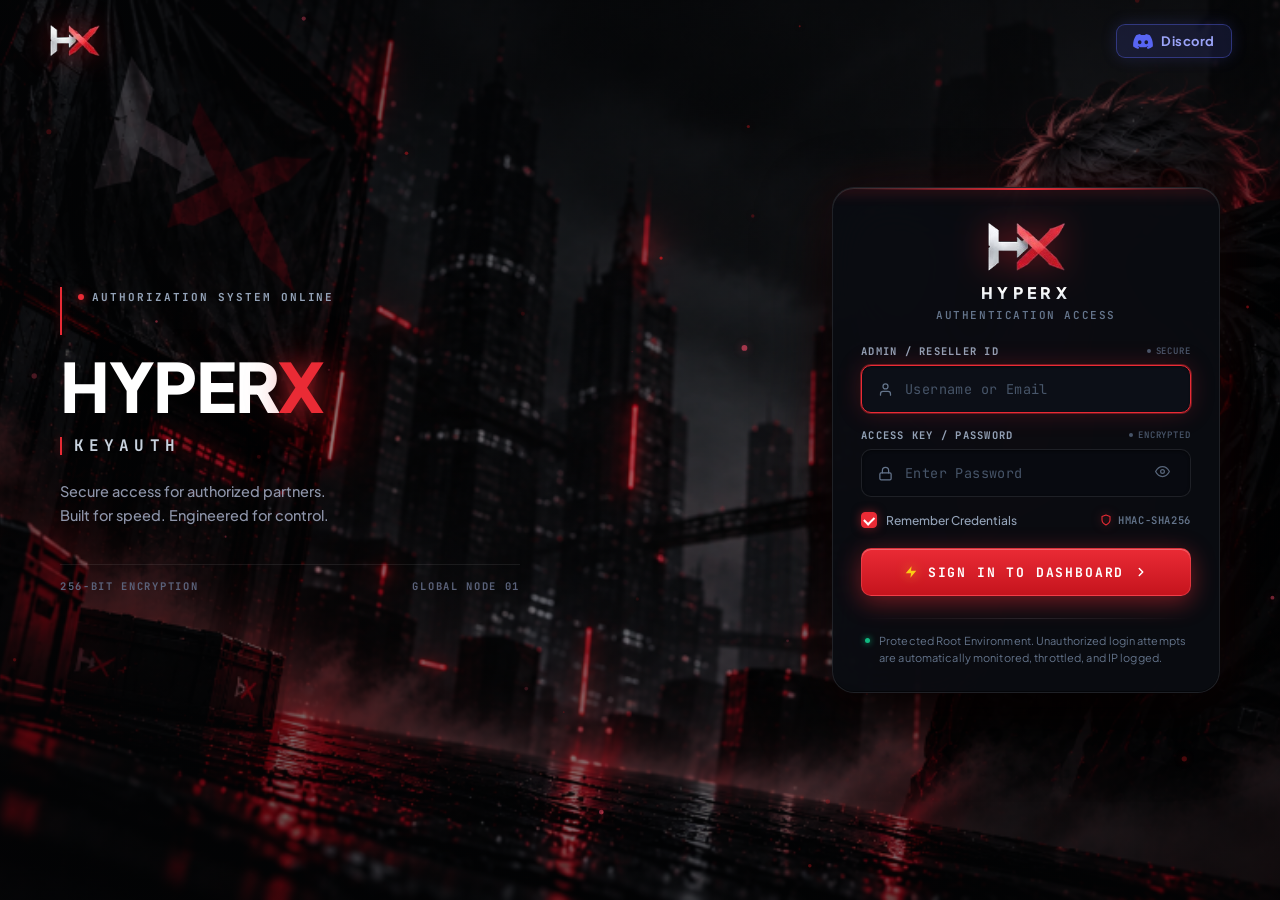
==== commit 685321dc: "feat(dashboard): change Applications card to PACKAGE INVENTORY with dynamic panel count for admin an" ====
--- a/dashboard.html
+++ b/dashboard.html
@@ -534,16 +534,16 @@
 
           <!-- 4 MODERN STAT CARDS (REAL LIVE METRICS) -->
           <div class="stats-cards-strip-4">
-            <!-- 1. Applications -->
-            <div class="stat-card-neo" onclick="switchTab('apps')" style="cursor:pointer;" title="View Applications">
+            <!-- 1. Package Inventory -->
+            <div class="stat-card-neo" onclick="switchTab('apps')" style="cursor:pointer;" title="View Package Inventory">
               <div class="stat-neo-left">
                 <div class="stat-neo-icon">📦</div>
                 <div class="stat-neo-col">
-                  <span class="stat-neo-label">Applications</span>
-                  <span class="stat-neo-value" id="stat-apps-count">8</span>
-                </div>
-              </div>
-              <span class="stat-neo-badge badge-cyan">8 PANELS</span>
+                  <span class="stat-neo-label" id="stat-apps-label">Package Inventory</span>
+                  <span class="stat-neo-value" id="stat-apps-count">11</span>
+                </div>
+              </div>
+              <span class="stat-neo-badge badge-cyan" id="stat-apps-badge">11 PANELS</span>
             </div>
 
             <!-- 2. Active keys -->
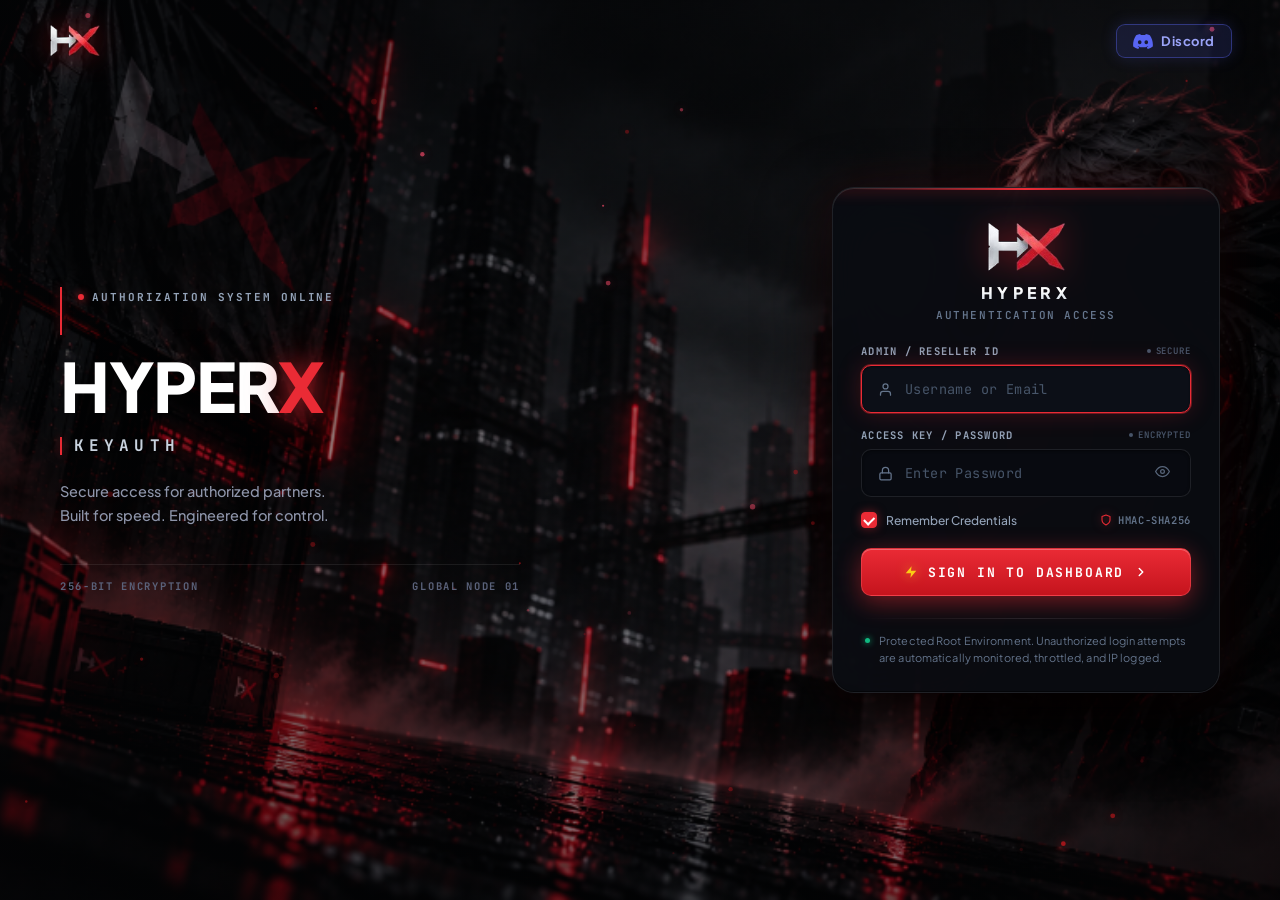
==== commit a6db9d7e: "fix(speed): instant key generation and hide reseller notice banner" ====
--- a/dashboard.html
+++ b/dashboard.html
@@ -2164,7 +2164,7 @@
 
       <form onsubmit="submitGenerateKeys(event)">
         <div class="modal-body-content">
-          <div id="gen-modal-reseller-notice" style="display:none;background:rgba(245,158,11,0.15);border:1px solid rgba(245,158,11,0.35);color:#fbbf24;padding:8px 12px;border-radius:6px;font-size:12px;margin-bottom:14px;font-family:var(--font-mono);"></div>
+          <div id="gen-modal-reseller-notice" style="display:none !important;"></div>
 
           <div class="form-group-item">
             <label class="form-label-title">Target Package</label>
@@ -2241,7 +2241,7 @@
 
       <form onsubmit="submitGenerateKeysV2(event)">
         <div class="modal-body-content">
-          <div id="gen-v2-modal-reseller-notice" style="display:none;background:rgba(16,185,129,0.08);border:1px solid rgba(16,185,129,0.25);border-radius:8px;padding:9px 12px;margin-bottom:14px;font-size:12px;color:#cbd5e1;"></div>
+          <div id="gen-v2-modal-reseller-notice" style="display:none !important;"></div>
           <div class="form-group-item">
             <label class="form-label-title">Target Package (V2)</label>
             <select id="gen-v2-package-select" class="form-input-box" required>
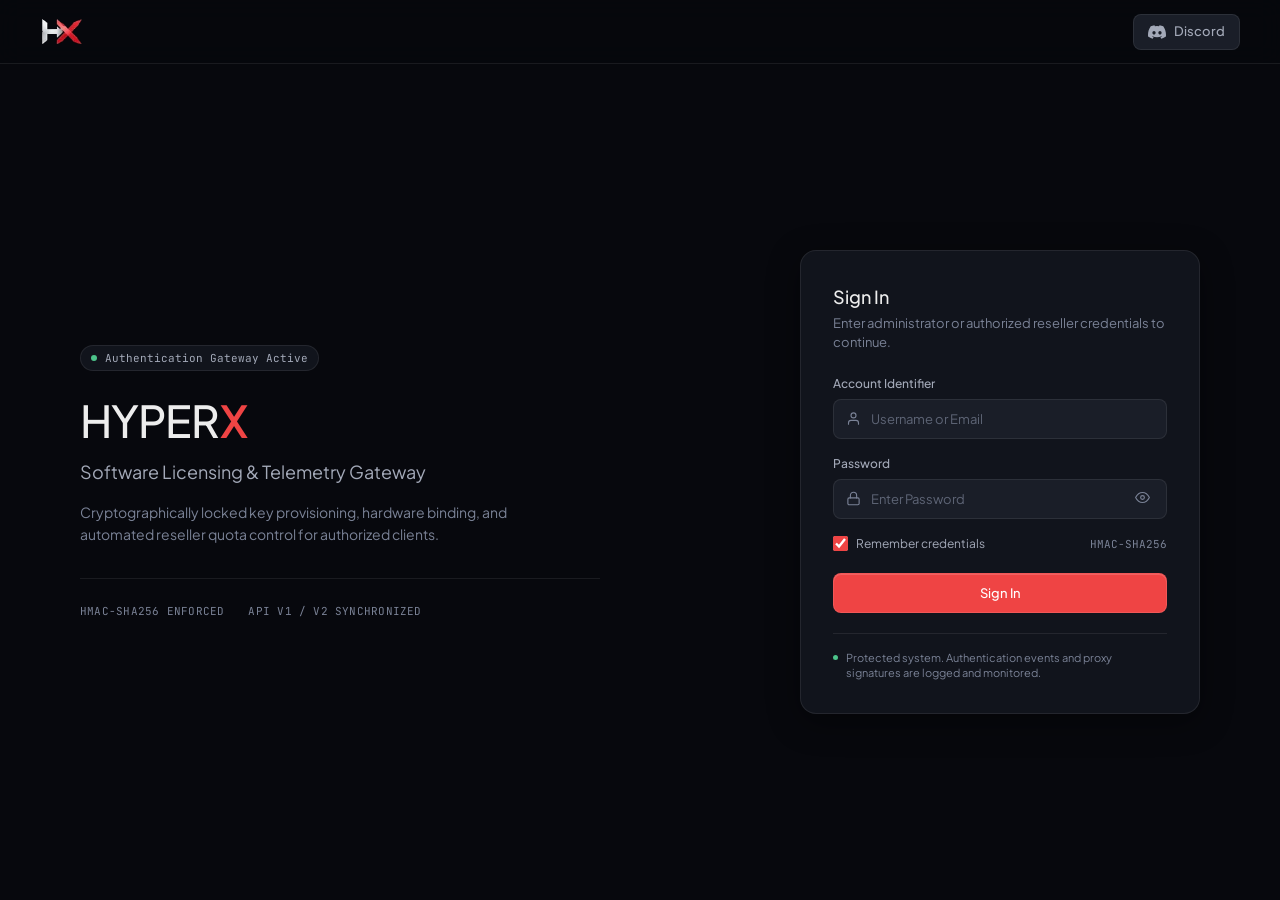
==== commit 463a5094: "feat: complete comprehensive UI unslopping across portal, stylesheet, and client telemetry scripts" ====
--- a/dashboard.html
+++ b/dashboard.html
@@ -30,72 +30,45 @@
       overflow: hidden !important;
       opacity: 0 !important;
     }
-    /* Ultra-Premium Sidebar Brand Header */
+
+    /* Clean Brand Header */
     .brand-header-premium {
-      height: 68px !important;
+      height: 60px !important;
       padding: 0 16px !important;
       display: flex !important;
       align-items: center !important;
-      border-bottom: 1px solid rgba(255, 255, 255, 0.07) !important;
-      background: linear-gradient(180deg, rgba(255, 255, 255, 0.02) 0%, transparent 100%) !important;
+      border-bottom: 1px solid rgba(255, 255, 255, 0.08) !important;
+      background: #07080d !important;
     }
     .brand-link-wrap {
       text-decoration: none !important;
       display: flex !important;
       align-items: center !important;
-      gap: 12px !important;
+      gap: 10px !important;
       width: 100% !important;
     }
     .brand-badge-premium {
       position: relative !important;
-      width: 42px !important;
-      height: 42px !important;
-      border-radius: 12px !important;
-      background: linear-gradient(145deg, rgba(38, 16, 26, 0.95) 0%, rgba(18, 20, 30, 0.96) 50%, rgba(9, 11, 16, 0.98) 100%) !important;
-      border: 1px solid rgba(239, 68, 68, 0.38) !important;
+      width: 32px !important;
+      height: 32px !important;
+      border-radius: 8px !important;
+      background: #11141c !important;
+      border: 1px solid rgba(255, 255, 255, 0.08) !important;
       display: flex !important;
       align-items: center !important;
       justify-content: center !important;
-      box-shadow: 0 4px 20px rgba(0, 0, 0, 0.6), 0 0 18px rgba(239, 68, 68, 0.22), inset 0 1px 1px rgba(255, 255, 255, 0.25), inset 0 -1px 2px rgba(0, 0, 0, 0.5) !important;
       flex-shrink: 0 !important;
       overflow: hidden !important;
-      transition: all 0.3s cubic-bezier(0.16, 1, 0.3, 1) !important;
+      transition: border-color 140ms ease !important;
     }
     .brand-link-wrap:hover .brand-badge-premium {
-      transform: translateY(-1px) scale(1.03) !important;
-      border-color: rgba(239, 68, 68, 0.6) !important;
-      box-shadow: 0 6px 24px rgba(0, 0, 0, 0.7), 0 0 25px rgba(239, 68, 68, 0.4), inset 0 1px 1px rgba(255, 255, 255, 0.35) !important;
-    }
-    .badge-specular-light {
-      position: absolute !important;
-      top: 0 !important;
-      left: 0 !important;
-      right: 0 !important;
-      height: 1px !important;
-      background: linear-gradient(90deg, transparent, rgba(255, 255, 255, 0.4), transparent) !important;
-      pointer-events: none !important;
-    }
-    .badge-ambient-glow {
-      position: absolute !important;
-      width: 28px !important;
-      height: 28px !important;
-      border-radius: 50% !important;
-      background: radial-gradient(circle, rgba(239, 68, 68, 0.55) 0%, transparent 70%) !important;
-      filter: blur(5px) !important;
-      pointer-events: none !important;
+      border-color: rgba(239, 68, 68, 0.4) !important;
     }
     .badge-logo-img {
-      height: 24px !important;
+      height: 18px !important;
       width: auto !important;
       object-fit: contain !important;
-      filter: drop-shadow(0 2px 8px rgba(239, 68, 68, 0.7)) !important;
-      position: relative !important;
-      z-index: 2 !important;
       display: block !important;
-      transition: transform 0.3s ease !important;
-    }
-    .brand-link-wrap:hover .badge-logo-img {
-      transform: scale(1.05) !important;
     }
     .brand-text-column {
       display: flex !important;
@@ -106,13 +79,13 @@
     .brand-title-line {
       display: flex !important;
       align-items: center !important;
-      gap: 7px !important;
+      gap: 6px !important;
     }
     .brand-name-text {
-      font-size: 15px !important;
-      font-weight: 900 !important;
-      letter-spacing: 1px !important;
-      color: #ffffff !important;
+      font-size: 14px !important;
+      font-weight: 600 !important;
+      letter-spacing: 0.04em !important;
+      color: #ededed !important;
       font-family: var(--font-sans) !important;
       line-height: 1.2 !important;
       display: inline-flex !important;
@@ -120,105 +93,53 @@
     }
     .brand-x-accent {
       color: #ef4444 !important;
-      text-shadow: 0 0 12px rgba(239, 68, 68, 0.85) !important;
-      margin-left: 1.5px !important;
+      margin-left: 1px !important;
     }
-    /* Luxury Radar Beacon Dot (No Text) */
     .status-beacon-wrap {
-      position: relative !important;
       display: inline-flex !important;
       align-items: center !important;
       justify-content: center !important;
-      width: 13px !important;
-      height: 13px !important;
-      margin-left: 3px !important;
-      flex-shrink: 0 !important;
-    }
-    .beacon-radar-ring {
-      position: absolute !important;
-      width: 100% !important;
-      height: 100% !important;
-      border-radius: 50% !important;
-      background: rgba(34, 197, 94, 0.45) !important;
-      animation: beaconRadar 2.2s cubic-bezier(0, 0, 0.2, 1) infinite !important;
-      pointer-events: none !important;
-    }
-    .beacon-soft-aura {
-      position: absolute !important;
-      width: 8px !important;
-      height: 8px !important;
-      border-radius: 50% !important;
-      background: #22c55e !important;
-      filter: blur(2px) !important;
-      opacity: 0.8 !important;
-      pointer-events: none !important;
+      margin-left: 2px !important;
     }
     .beacon-core-dot {
-      position: relative !important;
-      width: 6.5px !important;
-      height: 6.5px !important;
+      width: 6px !important;
+      height: 6px !important;
       border-radius: 50% !important;
-      background: #22c55e !important;
-      box-shadow: 0 0 8px #22c55e, 0 0 14px rgba(34, 197, 94, 0.75) !important;
+      background: #4cc38a !important;
       display: inline-block !important;
-    }
-    @keyframes beaconRadar {
-      0% {
-        transform: scale(0.6);
-        opacity: 0.95;
-      }
-      70%, 100% {
-        transform: scale(2.4);
-        opacity: 0;
-      }
     }
     .brand-sub-line {
       display: flex !important;
       align-items: center !important;
-      gap: 5px !important;
-      margin-top: 2.5px !important;
+      gap: 4px !important;
+      margin-top: 2px !important;
     }
     .brand-version-code {
-      font-size: 9.5px !important;
-      color: #64748b !important;
+      font-size: 11px !important;
+      color: #7a8296 !important;
       font-family: var(--font-mono) !important;
-      font-weight: 600 !important;
-      letter-spacing: 0.5px !important;
+      font-weight: 400 !important;
     }
-    .brand-sub-sep {
-      font-size: 8px !important;
-      color: #334155 !important;
-    }
-    .brand-sub-status {
-      font-size: 8.5px !important;
-      color: #10b981 !important;
-      font-family: var(--font-mono) !important;
-      font-weight: 700 !important;
-      letter-spacing: 0.6px !important;
-    }
-
-    /* Ultra-Clean Modern Logout Button */
+
+    /* Logout Button */
     .btn-profile-logout {
       width: 32px !important;
       height: 32px !important;
-      border-radius: 8px !important;
+      border-radius: 6px !important;
       background: rgba(255, 255, 255, 0.04) !important;
       border: 1px solid rgba(255, 255, 255, 0.08) !important;
-      color: #94a3b8 !important;
+      color: #a3a9b8 !important;
       cursor: pointer !important;
       display: flex !important;
       align-items: center !important;
       justify-content: center !important;
-      transition: all 0.25s cubic-bezier(0.16, 1, 0.3, 1) !important;
-      box-shadow: 0 2px 6px rgba(0, 0, 0, 0.25) !important;
+      transition: all 140ms ease !important;
       flex-shrink: 0 !important;
     }
     .btn-profile-logout:hover {
-      background: rgba(239, 68, 68, 0.16) !important;
-      border-color: rgba(239, 68, 68, 0.45) !important;
+      background: rgba(239, 68, 68, 0.12) !important;
+      border-color: rgba(239, 68, 68, 0.3) !important;
       color: #ef4444 !important;
-      box-shadow: 0 0 14px rgba(239, 68, 68, 0.35) !important;
-      transform: translateY(-1px) !important;
     }
     .btn-profile-logout svg {
       display: block !important;
@@ -266,26 +187,16 @@
          1. SIDEBAR (HYPER X)
          ============================================================ -->
     <aside class="sidebar" id="sidebar">
-      <!-- Brand Header (Ultra-Premium Cyber Luxury) -->
+      <!-- Brand Header -->
       <div class="sidebar-brand brand-header-premium">
         <a href="dashboard.html" class="brand-link-wrap">
-          <!-- Premium Cyber Badge -->
           <div class="brand-badge-premium">
-            <!-- Specular Top Rim Highlight -->
-            <div class="badge-specular-light"></div>
-            <!-- Ambient Internal Crimson Core Glow -->
-            <div class="badge-ambient-glow"></div>
-            <!-- Metallic HX Emblem -->
             <img src="assets/images/hx_card_logo_clean.png" alt="HYPER X" class="badge-logo-img">
           </div>
-          <!-- Brand Identity Typography -->
           <div class="brand-text-column">
             <div class="brand-title-line">
               <span class="brand-name-text">HYPER<span class="brand-x-accent">X</span></span>
-              <!-- Luxury Radar-Pulsing Green Live Dot (Clean, No Text) -->
               <span class="status-beacon-wrap" title="Status: Online &amp; Active">
-                <span class="beacon-radar-ring"></span>
-                <span class="beacon-soft-aura"></span>
                 <span class="beacon-core-dot"></span>
               </span>
             </div>
@@ -298,49 +209,47 @@
 
       <!-- Menu Navigation -->
       <nav class="sidebar-menu">
-        <span class="menu-category-label">MAIN</span>
+        <span class="menu-category-label">Navigation</span>
 
         <button class="sidebar-nav-link active" id="nav-dashboard" onclick="switchTab('dashboard')">
-          <span class="nav-icon">📊</span>
+          <svg width="15" height="15" viewBox="0 0 24 24" fill="none" stroke="currentColor" stroke-width="1.8" stroke-linecap="round" stroke-linejoin="round" class="nav-icon"><rect x="3" y="3" width="7" height="7"></rect><rect x="14" y="3" width="7" height="7"></rect><rect x="14" y="14" width="7" height="7"></rect><rect x="3" y="14" width="7" height="7"></rect></svg>
           <span>Dashboard</span>
         </button>
 
         <button class="sidebar-nav-link" id="nav-apps" onclick="switchTab('apps')">
-          <span class="nav-icon">📦</span>
+          <svg width="15" height="15" viewBox="0 0 24 24" fill="none" stroke="currentColor" stroke-width="1.8" stroke-linecap="round" stroke-linejoin="round" class="nav-icon"><path d="M21 16V8a2 2 0 0 0-1-1.73l-7-4a2 2 0 0 0-2 0l-7 4A2 2 0 0 0 3 8v8a2 2 0 0 0 1 1.73l7 4a2 2 0 0 0 2 0l7-4A2 2 0 0 0 21 16z"></path><polyline points="3.27 6.96 12 12.01 20.73 6.96"></polyline><line x1="12" y1="22.08" x2="12" y2="12"></line></svg>
           <span id="nav-apps-text">Applications</span>
         </button>
 
         <button class="sidebar-nav-link" id="nav-licenses" onclick="switchTab('licenses')">
-          <span class="nav-icon">🔑</span>
+          <svg width="15" height="15" viewBox="0 0 24 24" fill="none" stroke="currentColor" stroke-width="1.8" stroke-linecap="round" stroke-linejoin="round" class="nav-icon"><path d="m21 2-2 2m-1.5 1.5L14 9l-1.5-1.5-2 2 1.5 1.5L9 14l-5 5H2v-2l5-5 3-3-1.5-1.5 2-2 1.5 1.5 3.5-3.5a5 5 0 1 1 7 7Z"></path></svg>
           <span>License Keys</span>
-          <span class="nav-count-badge" id="nav-key-count" style="display:none;">LIVE</span>
+          <span class="nav-count-badge" id="nav-key-count" style="display:none;">v1</span>
         </button>
 
         <button class="sidebar-nav-link" id="nav-licenses-v2" onclick="switchTab('licenses-v2')">
-          <span class="nav-icon">🛡️</span>
+          <svg width="15" height="15" viewBox="0 0 24 24" fill="none" stroke="currentColor" stroke-width="1.8" stroke-linecap="round" stroke-linejoin="round" class="nav-icon"><path d="M12 22s8-4 8-10V5l-8-3-8 3v7c0 6 8 10 8 10z"></path></svg>
           <span>License Keys v2</span>
-          <span class="nav-count-badge" id="nav-key-count-v2" style="background:#10b981;color:#fff;">V2</span>
+          <span class="nav-count-badge" id="nav-key-count-v2">v2</span>
         </button>
 
-
         <button class="sidebar-nav-link" id="nav-logs" onclick="switchTab('logs')">
-          <span class="nav-icon">📋</span>
+          <svg width="15" height="15" viewBox="0 0 24 24" fill="none" stroke="currentColor" stroke-width="1.8" stroke-linecap="round" stroke-linejoin="round" class="nav-icon"><path d="M14 2H6a2 2 0 0 0-2 2v16a2 2 0 0 0 2 2h12a2 2 0 0 0 2-2V8z"></path><polyline points="14 2 14 8 20 8"></polyline><line x1="16" y1="13" x2="8" y2="13"></line><line x1="16" y1="17" x2="8" y2="17"></line></svg>
           <span>Logs</span>
         </button>
 
-
         <button class="sidebar-nav-link" id="nav-exegenerator" onclick="switchTab('exegenerator')">
-          <span class="nav-icon">⚡</span>
+          <svg width="15" height="15" viewBox="0 0 24 24" fill="none" stroke="currentColor" stroke-width="1.8" stroke-linecap="round" stroke-linejoin="round" class="nav-icon"><polyline points="4 17 10 11 4 5"></polyline><line x1="12" y1="19" x2="20" y2="19"></line></svg>
           <span>EXE Generator</span>
         </button>
 
         <button class="sidebar-nav-link admin-only-feature" id="nav-resellers" onclick="switchTab('resellers')">
-          <span class="nav-icon">👥</span>
+          <svg width="15" height="15" viewBox="0 0 24 24" fill="none" stroke="currentColor" stroke-width="1.8" stroke-linecap="round" stroke-linejoin="round" class="nav-icon"><path d="M16 21v-2a4 4 0 0 0-4-4H6a4 4 0 0 0-4 4v2"></path><circle cx="9" cy="7" r="4"></circle><path d="M22 21v-2a4 4 0 0 0-3-3.87"></path><path d="M16 3.13a4 4 0 0 1 0 7.75"></path></svg>
           <span>Resellers</span>
         </button>
 
         <button class="sidebar-nav-link" id="nav-settings" onclick="handleSettingsNavClick()">
-          <span class="nav-icon">⚙️</span>
+          <svg width="15" height="15" viewBox="0 0 24 24" fill="none" stroke="currentColor" stroke-width="1.8" stroke-linecap="round" stroke-linejoin="round" class="nav-icon"><circle cx="12" cy="12" r="3"></circle><path d="M19.4 15a1.65 1.65 0 0 0 .33 1.82l.06.06a2 2 0 0 1 0 2.83 2 2 0 0 1-2.83 0l-.06-.06a1.65 1.65 0 0 0-1.82-.33 1.65 1.65 0 0 0-1 1.51V21a2 2 0 0 1-2 2 2 2 0 0 1-2-2v-.09A1.65 1.65 0 0 0 9 19.4a1.65 1.65 0 0 0-1.82.33l-.06.06a2 2 0 0 1-2.83 0 2 2 0 0 1 0-2.83l.06-.06a1.65 1.65 0 0 0 .33-1.82 1.65 1.65 0 0 0-1.51-1H3a2 2 0 0 1-2-2 2 2 0 0 1 2-2h.09A1.65 1.65 0 0 0 4.6 9a1.65 1.65 0 0 0-.33-1.82l-.06-.06a2 2 0 0 1 0-2.83 2 2 0 0 1 2.83 0l.06.06a1.65 1.65 0 0 0 1.82.33H9a1.65 1.65 0 0 0 1-1.51V3a2 2 0 0 1 2-2 2 2 0 0 1 2 2v.09a1.65 1.65 0 0 0 1 1.51 1.65 1.65 0 0 0 1.82-.33l.06-.06a2 2 0 0 1 2.83 0 2 2 0 0 1 0 2.83l-.06.06a1.65 1.65 0 0 0-.33 1.82V9a1.65 1.65 0 0 0 1.51 1H21a2 2 0 0 1 2 2 2 2 0 0 1-2 2h-.09a1.65 1.65 0 0 0-1.51 1z"></path></svg>
           <span>Settings</span>
         </button>
       </nav>
@@ -377,37 +286,33 @@
 
         <div class="navbar-right">
           <!-- Keys Stat -->
-          <div class="header-pill-stat" title="Total Keys Quota" style="display:inline-flex;align-items:center;gap:5px;background:rgba(255,255,255,0.03);padding:4px 10px;border-radius:6px;border:1px solid rgba(255,255,255,0.06);font-size:11.5px;">
-            <span style="font-size:13px;color:#f59e0b;">🔑</span>
-            <span style="color:#94a3b8;font-size:12px;font-weight:600;">Keys:</span>
-            <span class="stat-keys-tag" id="header-keys-stat" style="color:#ffffff;font-weight:700;">122 / 9999</span>
-          </div>
-
+          <div class="header-pill-stat" title="Total Keys Quota" style="display:inline-flex;align-items:center;gap:6px;background:rgba(255,255,255,0.03);padding:4px 10px;border-radius:6px;border:1px solid rgba(255,255,255,0.06);font-size:12px;">
+            <span style="color:#7a8296;font-size:12px;">Keys:</span>
+            <span class="stat-keys-tag" id="header-keys-stat" style="color:#ededed;font-family:var(--font-mono);font-weight:500;">122 / 9999</span>
+          </div>
 
           <!-- Notification Bell Wrap -->
           <div style="position:relative;">
             <button class="header-icon-btn" id="header-bell-btn" onclick="toggleNotificationDropdown()" title="Notifications" style="position:relative;">
-              🔔
-              <span id="bell-unread-dot" style="display:none;position:absolute;top:2px;right:2px;width:9px;height:9px;border-radius:50%;background:#ef4444;box-shadow:0 0 8px #ef4444;border:2px solid #06070a;"></span>
+              <svg width="15" height="15" viewBox="0 0 24 24" fill="none" stroke="currentColor" stroke-width="1.8" stroke-linecap="round" stroke-linejoin="round">
+                <path d="M18 8A6 6 0 0 0 6 8c0 7-3 9-3 9h18s-3-2-3-9"></path>
+                <path d="M13.73 21a2 2 0 0 1-3.46 0"></path>
+              </svg>
+              <span id="bell-unread-dot" style="display:none;position:absolute;top:2px;right:2px;width:6px;height:6px;border-radius:50%;background:#ef4444;"></span>
             </button>
 
             <!-- Notification Dropdown Menu -->
-            <div id="notification-dropdown" style="display:none;position:absolute;right:0;top:42px;width:340px;background:#0d1019;border:1px solid #1f2638;border-radius:8px;box-shadow:0 10px 35px rgba(0,0,0,0.7);z-index:9999;padding:12px;font-family:var(--font-sans);">
-              <div style="display:flex;align-items:center;justify-content:space-between;padding-bottom:8px;border-bottom:1px solid #191f2e;margin-bottom:10px;">
-                <span style="font-size:12px;font-weight:700;color:#fff;display:flex;align-items:center;gap:6px;">
-                  <span>🔔</span> System Notifications
-                </span>
-                <span id="notif-count-badge" style="font-size:10px;background:rgba(239,68,68,0.2);color:#ef4444;padding:1px 6px;border-radius:4px;font-weight:700;">LIVE</span>
-              </div>
-              <div id="notif-items-list" style="max-height:240px;overflow-y:auto;display:flex;flex-direction:column;gap:8px;">
-                <!-- Populated dynamically -->
-              </div>
+            <div id="notification-dropdown" style="display:none;position:absolute;right:0;top:42px;width:320px;background:#11141c;border:1px solid rgba(255,255,255,0.08);border-radius:8px;box-shadow:0 8px 30px rgba(0,0,0,0.6);z-index:9999;padding:12px;font-family:var(--font-sans);">
+              <div style="display:flex;align-items:center;justify-content:space-between;padding-bottom:8px;border-bottom:1px solid rgba(255,255,255,0.08);margin-bottom:10px;">
+                <span style="font-size:12px;font-weight:500;color:#ededed;">Notifications</span>
+                <span id="notif-count-badge" style="font-size:10px;font-family:var(--font-mono);color:#7a8296;">Active</span>
+              </div>
+              <div id="notif-items-list" style="max-height:240px;overflow-y:auto;display:flex;flex-direction:column;gap:8px;"></div>
             </div>
           </div>
 
           <!-- Admin User Badge -->
-          <div class="header-pill-admin" id="header-admin-btn" style="background:#0284c7;color:#fff;padding:4px 12px;border-radius:6px;font-size:12px;font-weight:700;display:inline-flex;align-items:center;gap:6px;cursor:pointer;">
-            <span id="header-admin-icon">🛡️</span>
+          <div class="header-pill-admin" id="header-admin-btn" style="background:#1a1e28;color:#ededed;border:1px solid rgba(255,255,255,0.08);padding:4px 10px;border-radius:6px;font-size:12px;font-weight:500;display:inline-flex;align-items:center;gap:6px;cursor:pointer;">
             <span id="header-admin-name">Owner</span>
           </div>
         </div>
@@ -417,27 +322,30 @@
       <main class="content-area">
 
         <!-- Reseller Live Update Alert Banner -->
-        <div id="reseller-update-banner" style="display:none;margin-bottom:18px;background:linear-gradient(90deg, rgba(239,68,68,0.18) 0%, rgba(220,38,38,0.08) 100%);border:1px solid rgba(239,68,68,0.45);border-radius:8px;padding:12px 18px;align-items:center;justify-content:space-between;box-shadow:0 0 25px rgba(239,68,68,0.2);">
+        <div id="reseller-update-banner" style="display:none;margin-bottom:16px;background:rgba(239,68,68,0.06);border:1px solid rgba(239,68,68,0.25);border-radius:8px;padding:12px 16px;align-items:center;justify-content:space-between;">
           <div style="display:flex;align-items:center;gap:12px;">
-            <div style="width:36px;height:36px;border-radius:8px;background:rgba(239,68,68,0.25);border:1px solid #ef4444;display:flex;align-items:center;justify-content:center;color:#ef4444;font-size:18px;flex-shrink:0;">
-              ⚡
+            <div style="width:32px;height:32px;border-radius:6px;background:rgba(239,68,68,0.12);border:1px solid rgba(239,68,68,0.3);display:flex;align-items:center;justify-content:center;color:#ef4444;flex-shrink:0;">
+              <svg width="15" height="15" viewBox="0 0 24 24" fill="none" stroke="currentColor" stroke-width="1.8" stroke-linecap="round" stroke-linejoin="round">
+                <path d="M21 15v4a2 2 0 0 1-2 2H5a2 2 0 0 1-2-2v-4"></path>
+                <polyline points="7 10 12 15 17 10"></polyline>
+                <line x1="12" y1="15" x2="12" y2="3"></line>
+              </svg>
             </div>
             <div>
               <div style="display:flex;align-items:center;gap:8px;">
-                <span style="color:#ffffff;font-size:13px;font-weight:800;letter-spacing:0.3px;" id="banner-update-title">NEW CLIENT UPDATE RELEASED!</span>
-                <span style="background:#ef4444;color:#fff;font-size:9.5px;padding:2px 6px;border-radius:3px;font-weight:800;">NEW BUILD</span>
-              </div>
-              <p style="color:#cbd5e1;font-size:11.5px;margin-top:2px;" id="banner-update-desc">
-                Admin has deployed an updated Master Core binary. Please download or rebuild your branded client.
+                <span style="color:#ededed;font-size:13px;font-weight:500;" id="banner-update-title">Client update available</span>
+                <span style="background:rgba(239,68,68,0.15);color:#ef4444;font-size:10px;padding:1px 6px;border-radius:4px;font-family:var(--font-mono);">Build v1.12</span>
+              </div>
+              <p style="color:#a3a9b8;font-size:12px;margin-top:2px;" id="banner-update-desc">
+                Updated Master Core binary is ready for distribution.
               </p>
             </div>
           </div>
           <div style="display:flex;align-items:center;gap:10px;">
-            <button type="button" class="btn-exe-primary" style="width:auto;padding:7px 15px;font-size:11.5px;display:inline-flex;align-items:center;gap:6px;" onclick="downloadLatestUpdateAndDismiss()">
-              <span>⬇</span>
-              <span>Download Update</span>
+            <button type="button" class="btn-exe-primary" style="width:auto;padding:6px 14px;font-size:12px;display:inline-flex;align-items:center;gap:6px;" onclick="downloadLatestUpdateAndDismiss()">
+              <span>Download</span>
             </button>
-            <button type="button" onclick="dismissUpdateBanner()" style="background:transparent;border:none;color:#64748b;font-size:16px;cursor:pointer;padding:4px 8px;" title="Dismiss Notification">
+            <button type="button" onclick="dismissUpdateBanner()" style="background:transparent;border:none;color:#7a8296;font-size:14px;cursor:pointer;padding:4px 6px;" title="Dismiss">
               ✕
             </button>
           </div>
@@ -459,17 +367,17 @@
                 <span id="dash-welcome-role-badge" style="display:none;"></span>
                 <span id="dash-welcome-role-text" style="display:none;"></span>
                 <h2 class="dash-welcome-title">
-                  Welcome back, <span id="dash-welcome-username" class="profile-name">HYPER X</span>
+                  License Operations — <span id="dash-welcome-username" class="profile-name">HYPER X</span>
                 </h2>
                 <p class="dash-welcome-subtitle" id="dash-welcome-role-desc">
-                  HMAC-SHA256 enforced • All systems operational
+                  HMAC-SHA256 signature enforced • Telemetry active
                 </p>
               </div>
             </div>
 
             <div class="dash-welcome-right">
               <div id="dash-welcome-quota-box" class="dash-welcome-quota-badge" style="display:none;">
-                <span id="dash-welcome-quota-label">⚡ Available Credit:</span> <strong id="dash-welcome-quota-num">9,922</strong> Keys
+                <span id="dash-welcome-quota-label">Available credit:</span> <strong id="dash-welcome-quota-num">9,922</strong> keys
               </div>
             </div>
           </div>
@@ -537,49 +445,68 @@
             <!-- 1. Package Inventory -->
             <div class="stat-card-neo" onclick="switchTab('apps')" style="cursor:pointer;" title="View Package Inventory">
               <div class="stat-neo-left">
-                <div class="stat-neo-icon">📦</div>
+                <div class="stat-neo-icon">
+                  <svg width="18" height="18" viewBox="0 0 24 24" fill="none" stroke="currentColor" stroke-width="1.8" stroke-linecap="round" stroke-linejoin="round">
+                    <path d="M21 16V8a2 2 0 0 0-1-1.73l-7-4a2 2 0 0 0-2 0l-7 4A2 2 0 0 0 3 8v8a2 2 0 0 0 1 1.73l7 4a2 2 0 0 0 2 0l7-4A2 2 0 0 0 21 16z"></path>
+                    <polyline points="3.27 6.96 12 12.01 20.73 6.96"></polyline>
+                    <line x1="12" y1="22.08" x2="12" y2="12"></line>
+                  </svg>
+                </div>
                 <div class="stat-neo-col">
-                  <span class="stat-neo-label" id="stat-apps-label">Package Inventory</span>
+                  <span class="stat-neo-label" id="stat-apps-label">Package inventory</span>
                   <span class="stat-neo-value" id="stat-apps-count">11</span>
                 </div>
               </div>
-              <span class="stat-neo-badge badge-cyan" id="stat-apps-badge">11 PANELS</span>
+              <span class="stat-neo-badge" id="stat-apps-badge">11 panels</span>
             </div>
 
             <!-- 2. Active keys -->
             <div class="stat-card-neo" onclick="switchTab('licenses')" style="cursor:pointer;" title="View License Keys">
               <div class="stat-neo-left">
-                <div class="stat-neo-icon">🔑</div>
+                <div class="stat-neo-icon">
+                  <svg width="18" height="18" viewBox="0 0 24 24" fill="none" stroke="currentColor" stroke-width="1.8" stroke-linecap="round" stroke-linejoin="round">
+                    <path d="m21 2-2 2m-1.5 1.5L14 9l-1.5-1.5-2 2 1.5 1.5L9 14l-5 5H2v-2l5-5 3-3-1.5-1.5 2-2 1.5 1.5 3.5-3.5a5 5 0 1 1 7 7Z"></path>
+                  </svg>
+                </div>
                 <div class="stat-neo-col">
                   <span class="stat-neo-label">Active keys</span>
                   <span class="stat-neo-value" id="stat-active-keys">43</span>
                 </div>
               </div>
-              <span class="stat-neo-badge badge-green">LIVE</span>
+              <span class="stat-neo-badge">active</span>
             </div>
 
             <!-- 3. Remaining quota / Credits -->
             <div class="stat-card-neo" title="Available Credits">
               <div class="stat-neo-left">
-                <div class="stat-neo-icon">💳</div>
+                <div class="stat-neo-icon">
+                  <svg width="18" height="18" viewBox="0 0 24 24" fill="none" stroke="currentColor" stroke-width="1.8" stroke-linecap="round" stroke-linejoin="round">
+                    <rect x="2" y="5" width="20" height="14" rx="2"></rect>
+                    <line x1="2" y1="10" x2="22" y2="10"></line>
+                  </svg>
+                </div>
                 <div class="stat-neo-col">
                   <span class="stat-neo-label">Available credit</span>
                   <span class="stat-neo-value" id="stat-remaining-quota">9,922</span>
                 </div>
               </div>
-              <span class="stat-neo-badge badge-cyan">CREDITS</span>
+              <span class="stat-neo-badge">balance</span>
             </div>
 
             <!-- 4. Blocked devices / Banned Keys -->
             <div class="stat-card-neo" onclick="switchTab('licenses')" style="cursor:pointer;" title="Security & Status">
               <div class="stat-neo-left">
-                <div class="stat-neo-icon">🛡️</div>
+                <div class="stat-neo-icon">
+                  <svg width="18" height="18" viewBox="0 0 24 24" fill="none" stroke="currentColor" stroke-width="1.8" stroke-linecap="round" stroke-linejoin="round">
+                    <path d="M12 22s8-4 8-10V5l-8-3-8 3v7c0 6 8 10 8 10z"></path>
+                  </svg>
+                </div>
                 <div class="stat-neo-col">
                   <span class="stat-neo-label" id="stat-banned-title">Banned keys</span>
                   <span class="stat-neo-value" id="stat-banned-keys">0</span>
                 </div>
               </div>
-              <span class="stat-neo-badge badge-red">PROTECTED</span>
+              <span class="stat-neo-badge">monitored</span>
             </div>
           </div>
 
@@ -597,20 +524,20 @@
           <div class="quick-key-card" style="margin-bottom:20px;">
             <div class="card-top-header" style="margin-bottom:8px;">
               <div>
-                <div class="card-micro-tag" style="color:#ff3b47;">FAST OPERATIONS</div>
-                <h3 class="card-main-title"><span class="red-bar-accent"></span>Quick License Key Manager</h3>
-              </div>
-              <span class="badge-pill-status badge-active-green" style="font-size:11px;">⚡ Instant Live Actions</span>
-            </div>
-            <p style="font-size:12px;color:#94a3b8;margin-bottom:12px;">Instant key diagnostics, HWID unbind, ban/unban, or deletion directly via live API.</p>
+                <div class="card-micro-tag">Operations</div>
+                <h3 class="card-main-title">Quick License Key Manager</h3>
+              </div>
+              <span class="badge-pill-status" style="font-size:11px;font-family:var(--font-mono);color:#7a8296;">API connected</span>
+            </div>
+            <p style="font-size:12px;color:#a3a9b8;margin-bottom:12px;">Instant key diagnostics, HWID unbind, ban/unban, or deletion directly via live API.</p>
             <div class="quick-tools-row">
-              <input type="text" id="quick-key-input" class="cyber-input" placeholder="Enter or paste license key (e.g. HPERX-8F92-41AC-90B2-110A)..." style="flex:1;min-width:240px;height:38px;padding:8px 14px;background:#06070a;border:1px solid rgba(255,255,255,0.1);border-radius:6px;color:#fff;font-family:var(--font-mono);font-size:12px;" />
+              <input type="text" id="quick-key-input" class="cyber-input" placeholder="Paste license key (e.g. HPERX-8F92-41AC-90B2-110A)..." style="flex:1;min-width:240px;height:38px;padding:8px 14px;background:#1a1e28;border:1px solid rgba(255,255,255,0.08);border-radius:6px;color:#ededed;font-family:var(--font-mono);font-size:12px;" />
               <div class="quick-tools-actions" style="display:flex;gap:8px;flex-wrap:wrap;">
-                <button type="button" class="btn-action-primary" onclick="runQuickKeyAction('inspect')" style="background:rgba(2,132,199,0.22);border:1px solid #0284c7;color:#38bdf8;padding:8px 14px;border-radius:6px;font-weight:700;font-size:12px;cursor:pointer;">🔍 Inspect</button>
-                <button type="button" class="btn-action-primary" onclick="runQuickKeyAction('reset_hwid')" style="background:rgba(6,182,212,0.22);border:1px solid #06b6d4;color:#00f0ff;padding:8px 14px;border-radius:6px;font-weight:700;font-size:12px;cursor:pointer;">🔄 Reset HWID</button>
-                <button type="button" class="btn-action-primary" onclick="runQuickKeyAction('ban')" style="background:rgba(229,24,31,0.22);border:1px solid #e5181f;color:#ff3b47;padding:8px 14px;border-radius:6px;font-weight:700;font-size:12px;cursor:pointer;">🚫 Ban</button>
-                <button type="button" class="btn-action-primary" onclick="runQuickKeyAction('unban')" style="background:rgba(16,185,129,0.22);border:1px solid #10b981;color:#34d399;padding:8px 14px;border-radius:6px;font-weight:700;font-size:12px;cursor:pointer;">✅ Unban</button>
-                <button type="button" class="btn-action-primary" onclick="runQuickKeyAction('delete')" style="background:rgba(107,15,20,0.3);border:1px solid #6b0f14;color:#f87171;padding:8px 14px;border-radius:6px;font-weight:700;font-size:12px;cursor:pointer;">🗑️ Delete</button>
+                <button type="button" class="btn-action-primary" onclick="runQuickKeyAction('inspect')" style="background:#1a1e28;border:1px solid rgba(255,255,255,0.08);color:#ededed;padding:8px 14px;border-radius:6px;font-weight:500;font-size:12px;cursor:pointer;">Inspect</button>
+                <button type="button" class="btn-action-primary" onclick="runQuickKeyAction('reset_hwid')" style="background:#1a1e28;border:1px solid rgba(255,255,255,0.08);color:#ededed;padding:8px 14px;border-radius:6px;font-weight:500;font-size:12px;cursor:pointer;">Reset HWID</button>
+                <button type="button" class="btn-action-primary" onclick="runQuickKeyAction('ban')" style="background:rgba(229,72,77,0.12);border:1px solid rgba(229,72,77,0.3);color:#e5484d;padding:8px 14px;border-radius:6px;font-weight:500;font-size:12px;cursor:pointer;">Ban</button>
+                <button type="button" class="btn-action-primary" onclick="runQuickKeyAction('unban')" style="background:rgba(76,195,138,0.12);border:1px solid rgba(76,195,138,0.3);color:#4cc38a;padding:8px 14px;border-radius:6px;font-weight:500;font-size:12px;cursor:pointer;">Unban</button>
+                <button type="button" class="btn-action-primary" onclick="runQuickKeyAction('delete')" style="background:rgba(229,72,77,0.12);border:1px solid rgba(229,72,77,0.3);color:#e5484d;padding:8px 14px;border-radius:6px;font-weight:500;font-size:12px;cursor:pointer;">Delete</button>
               </div>
             </div>
             <div id="quick-key-result" class="quick-result-card" style="display:none;"></div>
@@ -622,20 +549,20 @@
             <div class="overview-chart-box">
               <div class="card-top-header">
                 <div>
-                  <div class="card-micro-tag">REGISTERED APPS</div>
-                  <h3 class="card-main-title"><span class="red-bar-accent"></span><span id="dashboard-packages-title">Application Packages (8 Total)</span></h3>
-                </div>
-                <a href="javascript:void(0)" onclick="switchTab('apps')" class="card-action-link" style="color:#ff3b47;font-weight:700;font-size:12px;text-decoration:none;">View All Packages &gt;</a>
+                  <div class="card-micro-tag">Registered packages</div>
+                  <h3 class="card-main-title"><span id="dashboard-packages-title">Application Packages (8 Total)</span></h3>
+                </div>
+                <a href="javascript:void(0)" onclick="switchTab('apps')" class="card-action-link" style="color:var(--accent-red);font-weight:600;font-size:12px;text-decoration:none;">View all &rarr;</a>
               </div>
 
               <div class="table-scroll-wrap" style="max-height:280px;overflow-y:auto;">
                 <table class="neo-activity-table cyber-panel-table">
                   <thead>
                     <tr>
-                      <th>PACKAGE NAME</th>
-                      <th>APP</th>
-                      <th>STATUS</th>
-                      <th style="text-align:right;">ACTION</th>
+                      <th>Package</th>
+                      <th>App</th>
+                      <th>Status</th>
+                      <th style="text-align:right;">Action</th>
                     </tr>
                   </thead>
                   <tbody id="dashboard-packages-summary-tbody">
@@ -649,19 +576,19 @@
             <div class="overview-health-box">
               <div class="card-top-header">
                 <div>
-                  <div class="card-micro-tag">SECURITY &amp; AUDIT</div>
-                  <h3 class="card-main-title"><span class="red-bar-accent"></span>Live Activity Stream</h3>
-                </div>
-                <a href="javascript:void(0)" onclick="switchTab('logs')" class="card-action-link" style="color:#ff3b47;font-weight:700;font-size:12px;text-decoration:none;">Full Audit Logs &gt;</a>
+                  <div class="card-micro-tag">Audit activity</div>
+                  <h3 class="card-main-title">Live activity stream</h3>
+                </div>
+                <a href="javascript:void(0)" onclick="switchTab('logs')" class="card-action-link" style="color:var(--accent-red);font-weight:600;font-size:12px;text-decoration:none;">Full logs &rarr;</a>
               </div>
 
               <div class="table-scroll-wrap" style="max-height:280px;overflow-y:auto;">
                 <table class="neo-activity-table cyber-panel-table">
                   <thead>
                     <tr>
-                      <th style="width:115px;">EVENT</th>
-                      <th>DETAIL</th>
-                      <th style="width:75px;text-align:right;">TIME</th>
+                      <th style="width:115px;">Event</th>
+                      <th>Detail</th>
+                      <th style="width:75px;text-align:right;">Time</th>
                     </tr>
                   </thead>
                   <tbody id="dashboard-activity-tbody">
@@ -676,22 +603,22 @@
           <div class="overview-activity-box" style="margin-bottom:20px;">
             <div class="card-top-header">
               <div>
-                <div class="card-micro-tag">KEY MANAGEMENT</div>
-                <h3 class="card-main-title"><span class="red-bar-accent"></span>Recent Generated License Keys</h3>
-              </div>
-              <a href="javascript:void(0)" onclick="switchTab('licenses')" class="card-action-link" style="color:#ff3b47;font-weight:700;font-size:12px;text-decoration:none;">Manage All Keys &gt;</a>
+                <div class="card-micro-tag">Key registry</div>
+                <h3 class="card-main-title">Recent generated keys</h3>
+              </div>
+              <a href="javascript:void(0)" onclick="switchTab('licenses')" class="card-action-link" style="color:var(--accent-red);font-weight:600;font-size:12px;text-decoration:none;">Manage all &rarr;</a>
             </div>
 
             <div class="table-scroll-wrap">
               <table class="neo-activity-table cyber-panel-table">
                 <thead>
                   <tr>
-                    <th>LICENSE KEY</th>
-                    <th>CLIENT USER</th>
-                    <th>PANEL / PACKAGE</th>
-                    <th>HWID STATUS</th>
-                    <th>STATUS</th>
-                    <th style="text-align:right;">ACTIONS</th>
+                    <th>License key</th>
+                    <th>Client user</th>
+                    <th>Package</th>
+                    <th>HWID status</th>
+                    <th>Status</th>
+                    <th style="text-align:right;">Actions</th>
                   </tr>
                 </thead>
                 <tbody id="dashboard-recent-licenses-tbody">
@@ -705,21 +632,20 @@
           <div class="dashboard-card-box" id="dashboard-reseller-users-box" style="margin-top:20px;display:none;">
             <div class="card-title-bar">
               <span class="card-title-text">
-                <span>👥</span>
-                <span id="reseller-client-users-title">Your Generated Client Users &amp; Licenses</span>
+                <span id="reseller-client-users-title">Generated client users &amp; licenses</span>
               </span>
-              <a href="javascript:void(0)" onclick="switchTab('licenses')" class="card-action-link">View In Licenses Tab →</a>
+              <a href="javascript:void(0)" onclick="switchTab('licenses')" class="card-action-link">View in licenses &rarr;</a>
             </div>
 
             <table class="cyber-panel-table" style="font-size:12.5px;">
               <thead>
                 <tr>
-                  <th>CLIENT USER</th>
-                  <th>LICENSE KEY</th>
-                  <th>PANEL / PACKAGE</th>
-                  <th class="col-hwid col-mobile-hide">HWID STATUS</th>
-                  <th>EXPIRY</th>
-                  <th>STATUS</th>
+                  <th>Client user</th>
+                  <th>License key</th>
+                  <th>Package</th>
+                  <th class="col-hwid col-mobile-hide">HWID status</th>
+                  <th>Expiry</th>
+                  <th>Status</th>
                 </tr>
               </thead>
               <tbody id="reseller-client-users-tbody">
@@ -732,64 +658,62 @@
           <div class="dashboard-card-box" id="dashboard-reseller-settings-box" style="margin-top:20px;display:none;">
             <div class="card-title-bar">
               <span class="card-title-text">
-                <span>⚙️</span>
-                <span>Reseller Account Security &amp; Password Settings</span>
+                <span>Reseller account security</span>
               </span>
-              <span class="badge-pill-status badge-active-green">🔒 Self-Service Active</span>
+              <span class="badge-pill-status badge-active-green">Active</span>
             </div>
 
             <div style="display:grid;grid-template-columns:repeat(auto-fit, minmax(280px, 1fr));gap:20px;margin-top:16px;">
               <!-- Left: Account Details Summary -->
-              <div style="background:rgba(15,23,42,0.6);border:1px solid rgba(255,255,255,0.08);border-radius:10px;padding:18px;">
-                <h4 style="color:#00f0ff;font-size:13px;margin-bottom:14px;display:flex;align-items:center;gap:6px;">
-                  <span>👤</span> Reseller Profile Overview
+              <div style="background:var(--bg-card);border:1px solid var(--border-color);border-radius:6px;padding:18px;">
+                <h4 style="color:#fff;font-size:13px;margin-bottom:14px;font-weight:600;">
+                  Reseller profile overview
                 </h4>
                 <div style="display:flex;flex-direction:column;gap:12px;font-size:12.5px;">
-                  <div style="display:flex;justify-content:space-between;border-bottom:1px solid rgba(255,255,255,0.06);padding-bottom:8px;">
-                    <span style="color:var(--text-dim);">Reseller Username:</span>
+                  <div style="display:flex;justify-content:space-between;border-bottom:1px solid var(--border-color);padding-bottom:8px;">
+                    <span style="color:var(--text-dim);">Reseller username</span>
                     <strong style="color:#fff;" id="reseller-settings-uname">--</strong>
                   </div>
-                  <div style="display:flex;justify-content:space-between;border-bottom:1px solid rgba(255,255,255,0.06);padding-bottom:8px;">
-                    <span style="color:var(--text-dim);">Portal Role:</span>
-                    <span class="badge-pill-status" style="background:rgba(245,158,11,0.15);border:1px solid rgba(245,158,11,0.4);color:#fbbf24;">Reseller Account</span>
-                  </div>
-                  <div style="display:flex;justify-content:space-between;border-bottom:1px solid rgba(255,255,255,0.06);padding-bottom:8px;">
-                    <span style="color:var(--text-dim);">Available Balance:</span>
-                    <strong style="color:#00f0ff;font-family:var(--font-mono);font-size:13px;" id="reseller-settings-balance">-- Keys</strong>
-                  </div>
-                  <div style="display:flex;justify-content:space-between;border-bottom:1px solid rgba(255,255,255,0.06);padding-bottom:8px;">
-                    <span style="color:var(--text-dim);">Assigned Packages:</span>
-                    <strong style="color:#38bdf8;" id="reseller-settings-panels">--</strong>
+                  <div style="display:flex;justify-content:space-between;border-bottom:1px solid var(--border-color);padding-bottom:8px;">
+                    <span style="color:var(--text-dim);">Portal role</span>
+                    <span class="badge-pill-status" style="background:rgba(245,158,11,0.15);border:1px solid rgba(245,158,11,0.3);color:#fbbf24;">Reseller</span>
+                  </div>
+                  <div style="display:flex;justify-content:space-between;border-bottom:1px solid var(--border-color);padding-bottom:8px;">
+                    <span style="color:var(--text-dim);">Available balance</span>
+                    <strong style="color:#fff;font-family:var(--font-mono);font-size:13px;" id="reseller-settings-balance">-- Keys</strong>
+                  </div>
+                  <div style="display:flex;justify-content:space-between;border-bottom:1px solid var(--border-color);padding-bottom:8px;">
+                    <span style="color:var(--text-dim);">Assigned packages</span>
+                    <strong style="color:var(--text-main);" id="reseller-settings-panels">--</strong>
                   </div>
                   <div style="display:flex;justify-content:space-between;">
-                    <span style="color:var(--text-dim);">Account Status:</span>
+                    <span style="color:var(--text-dim);">Account status</span>
                     <span class="badge-pill-status badge-active-green" id="reseller-settings-status">Active</span>
                   </div>
                 </div>
               </div>
 
               <!-- Right: Change Password Form -->
-              <div style="background:rgba(15,23,42,0.6);border:1px solid rgba(255,255,255,0.08);border-radius:10px;padding:18px;">
-                <h4 style="color:#fff;font-size:13px;margin-bottom:14px;display:flex;align-items:center;gap:6px;">
-                  <span>🔑</span> Change Reseller Password
+              <div style="background:var(--bg-card);border:1px solid var(--border-color);border-radius:6px;padding:18px;">
+                <h4 style="color:#fff;font-size:13px;margin-bottom:14px;font-weight:600;">
+                  Change password
                 </h4>
                 <form id="form-reseller-dash-password" onsubmit="submitChangeResellerPassword(event, 'dash')">
                   <div class="form-group-item" style="margin-bottom:10px;">
-                    <label class="form-label-title" style="font-size:11.5px;">Current Password</label>
+                    <label class="form-label-title" style="font-size:11.5px;">Current password</label>
                     <input type="password" id="reseller-dash-oldpass" class="form-input-box" placeholder="Enter current password" required style="padding:8px 12px;font-size:12px;">
                   </div>
                   <div class="form-group-item" style="margin-bottom:10px;">
-                    <label class="form-label-title" style="font-size:11.5px;">New Password</label>
+                    <label class="form-label-title" style="font-size:11.5px;">New password</label>
                     <input type="password" id="reseller-dash-newpass" class="form-input-box" placeholder="Enter new password (min 4 characters)" required minlength="4" style="padding:8px 12px;font-size:12px;">
                   </div>
                   <div class="form-group-item" style="margin-bottom:12px;">
-                    <label class="form-label-title" style="font-size:11.5px;">Confirm New Password</label>
+                    <label class="form-label-title" style="font-size:11.5px;">Confirm new password</label>
                     <input type="password" id="reseller-dash-confirmpass" class="form-input-box" placeholder="Confirm new password" required minlength="4" style="padding:8px 12px;font-size:12px;">
                   </div>
                   <div id="reseller-dash-pass-msg" style="display:none;margin-bottom:10px;font-size:12px;padding:8px 10px;border-radius:6px;"></div>
-                  <button type="submit" class="btn-action-primary" style="width:100%;padding:9px;font-size:12.5px;display:flex;align-items:center;justify-content:center;gap:6px;">
-                    <span>🔒</span>
-                    <span>Update Password Now</span>
+                  <button type="submit" class="btn-action-primary" style="width:100%;padding:9px;font-size:12.5px;display:flex;align-items:center;justify-content:center;">
+                    <span>Update password</span>
                   </button>
                 </form>
               </div>
@@ -808,23 +732,22 @@
               <p class="view-sub-text" id="view-licenses-sub">Generate cryptographically verified keys, lock to device HWID, and control access remotely via API.</p>
             </div>
             <button class="btn-action-primary btn-gen-key-red" onclick="openModal('modal-add-key')">
-              <span class="btn-bolt-glyph">⚡</span>
-              <span class="btn-gen-label">+ Generate Real Key(s)</span>
+              <span class="btn-gen-label">+ Generate Keys</span>
             </button>
           </div>
 
           <!-- Quick Key Remote Tools Bar -->
           <div class="quick-key-card">
-            <span class="quick-key-title" style="font-weight:700;font-size:13px;color:#fff;display:block;margin-bottom:8px;">🛠️ Quick Remote Key Tool:</span>
+            <span class="quick-key-title" style="font-weight:500;font-size:13px;color:#ededed;display:block;margin-bottom:8px;">Remote Key Operations</span>
             <div class="quick-tools-row">
-              <input type="text" id="quick-key-input" class="form-input-box" placeholder="Paste or type any License Key here (e.g. HPERX-XXXX-XXXX...)">
-              <button class="btn-action-secondary btn-quick-inspect" onclick="runQuickKeyAction('inspect')">🔍 Inspect</button>
+              <input type="text" id="quick-key-input" class="form-input-box" placeholder="Paste license key (e.g. HPERX-XXXX-XXXX...)">
+              <button class="btn-action-secondary btn-quick-inspect" onclick="runQuickKeyAction('inspect')">Inspect</button>
             </div>
             <div class="quick-tools-actions">
-              <button class="btn-action-secondary" style="color:#38bdf8;" onclick="runQuickKeyAction('reset_hwid')">🔄 Reset HWID</button>
-              <button id="quick-tool-ban" class="btn-action-secondary" style="color:#f59e0b;" onclick="runQuickKeyAction('ban')">🚫 Ban</button>
-              <button id="quick-tool-unban" class="btn-action-secondary" style="color:#10b981;" onclick="runQuickKeyAction('unban')">✅ Unban</button>
-              <button id="quick-tool-delete" class="btn-action-secondary" style="color:#ef4444;" onclick="runQuickKeyAction('delete')">🗑️ Delete</button>
+              <button class="btn-action-secondary" onclick="runQuickKeyAction('reset_hwid')">Reset HWID</button>
+              <button id="quick-tool-ban" class="btn-action-secondary" onclick="runQuickKeyAction('ban')">Ban</button>
+              <button id="quick-tool-unban" class="btn-action-secondary" onclick="runQuickKeyAction('unban')">Unban</button>
+              <button id="quick-tool-delete" class="btn-action-secondary" onclick="runQuickKeyAction('delete')">Delete</button>
             </div>
             <div id="quick-key-result" style="display:none;"></div>
           </div>
@@ -872,28 +795,27 @@
             <div class="lic-header-intro">
               <div style="display:flex;align-items:center;gap:8px;margin-bottom:4px;">
                 <h2 class="view-heading-title" id="view-licenses-v2-title">KeyAuth License Keys v2</h2>
-                <span style="background:rgba(16,185,129,0.18);color:#10b981;border:1px solid rgba(16,185,129,0.4);font-size:10px;padding:2px 8px;border-radius:4px;font-weight:700;letter-spacing:0.5px;">HYPER X ENGINE</span>
+                <span style="background:rgba(76,195,138,0.12);color:#4cc38a;border:1px solid rgba(76,195,138,0.25);font-size:10px;padding:2px 8px;border-radius:4px;font-family:var(--font-mono);">HYPER X ENGINE</span>
               </div>
               <p class="view-sub-text" id="view-licenses-v2-sub" style="display:none;"></p>
             </div>
-            <button class="btn-action-primary btn-gen-key-red" style="background:linear-gradient(135deg,#059669,#10b981);border-color:#10b981;box-shadow:0 0 15px rgba(16,185,129,0.3);" onclick="openModal('modal-add-key-v2')">
-              <span class="btn-bolt-glyph">⚡</span>
-              <span class="btn-gen-label">+ Generate Key(s) v2</span>
+            <button class="btn-action-primary btn-gen-key-red" onclick="openModal('modal-add-key-v2')">
+              <span class="btn-gen-label">+ Generate Keys v2</span>
             </button>
           </div>
 
           <!-- Quick Key Remote Tools Bar for V2 -->
-          <div class="quick-key-card" style="border-color:rgba(16,185,129,0.25);">
-            <span class="quick-key-title" style="font-weight:700;font-size:13px;color:#fff;display:block;margin-bottom:8px;">🛠️ Quick Remote Key Tool (V2):</span>
+          <div class="quick-key-card">
+            <span class="quick-key-title" style="font-weight:500;font-size:13px;color:#ededed;display:block;margin-bottom:8px;">Remote Key Operations (V2)</span>
             <div class="quick-tools-row">
-              <input type="text" id="quick-key-input-v2" class="form-input-box" placeholder="Paste or type any V2 License Key here (e.g. HX2-VIP-XXXX-XXXX...)">
-              <button class="btn-action-secondary btn-quick-inspect" onclick="runQuickKeyActionV2('inspect')">🔍 Inspect</button>
+              <input type="text" id="quick-key-input-v2" class="form-input-box" placeholder="Paste V2 license key (e.g. HX2-VIP-XXXX-XXXX...)">
+              <button class="btn-action-secondary btn-quick-inspect" onclick="runQuickKeyActionV2('inspect')">Inspect</button>
             </div>
             <div class="quick-tools-actions">
-              <button class="btn-action-secondary" style="color:#38bdf8;" onclick="runQuickKeyActionV2('reset_hwid')">🔄 Reset HWID</button>
-              <button id="quick-tool-ban-v2" class="btn-action-secondary" style="color:#f59e0b;" onclick="runQuickKeyActionV2('ban')">🚫 Ban</button>
-              <button id="quick-tool-unban-v2" class="btn-action-secondary" style="color:#10b981;" onclick="runQuickKeyActionV2('unban')">✅ Unban</button>
-              <button id="quick-tool-delete-v2" class="btn-action-secondary" style="color:#ef4444;" onclick="runQuickKeyActionV2('delete')">🗑️ Delete</button>
+              <button class="btn-action-secondary" onclick="runQuickKeyActionV2('reset_hwid')">Reset HWID</button>
+              <button id="quick-tool-ban-v2" class="btn-action-secondary" onclick="runQuickKeyActionV2('ban')">Ban</button>
+              <button id="quick-tool-unban-v2" class="btn-action-secondary" onclick="runQuickKeyActionV2('unban')">Unban</button>
+              <button id="quick-tool-delete-v2" class="btn-action-secondary" onclick="runQuickKeyActionV2('delete')">Delete</button>
             </div>
             <div id="quick-key-result-v2" style="display:none;"></div>
           </div>
@@ -939,12 +861,16 @@
         <section class="tab-view" id="view-logs">
           <div class="view-header-strip logs-view-header" style="display:flex;justify-content:space-between;align-items:center;margin-bottom:14px;flex-wrap:wrap;gap:10px;">
             <div class="logs-header-intro">
-              <h2 class="view-heading-title" id="view-logs-title" style="font-size:16px;font-weight:800;color:#fff;margin-bottom:4px;">Authentication &amp; Security Logs</h2>
-              <p class="view-sub-text" id="view-logs-sub" style="font-size:11.5px;color:#64748b;margin:0;">Captured authentication attempts and API proxy transactions.</p>
-            </div>
-            <button class="btn-action-primary btn-export-logs-red" onclick="exportLogsToCsv()" style="background:rgba(239,68,68,0.18);border:1px solid rgba(239,68,68,0.5);color:#fff;font-weight:700;font-size:12px;padding:7px 14px;border-radius:7px;display:flex;align-items:center;gap:6px;cursor:pointer;">
-              <span>📩</span>
-              <span>Export Logs</span>
+              <h2 class="view-heading-title" id="view-logs-title" style="font-size:16px;font-weight:600;color:#fff;margin-bottom:4px;">Authentication &amp; security logs</h2>
+              <p class="view-sub-text" id="view-logs-sub" style="font-size:11.5px;color:var(--text-dim);margin:0;">Captured authentication attempts and API proxy transactions.</p>
+            </div>
+            <button class="btn-action-primary btn-export-logs-red" onclick="exportLogsToCsv()" style="background:#1a1e28;border:1px solid rgba(255,255,255,0.08);color:#ededed;font-weight:500;font-size:12px;padding:7px 14px;border-radius:6px;display:flex;align-items:center;gap:6px;cursor:pointer;">
+              <svg width="14" height="14" viewBox="0 0 24 24" fill="none" stroke="currentColor" stroke-width="2" stroke-linecap="round" stroke-linejoin="round">
+                <path d="M21 15v4a2 2 0 0 1-2 2H5a2 2 0 0 1-2-2v-4"></path>
+                <polyline points="7 10 12 15 17 10"></polyline>
+                <line x1="12" y1="15" x2="12" y2="3"></line>
+              </svg>
+              <span>Export CSV</span>
             </button>
           </div>
 
@@ -952,10 +878,10 @@
             <table class="cyber-panel-table" style="font-size:12.5px;">
               <thead>
                 <tr>
-                  <th style="width:120px;">ACTION</th>
-                  <th>DETAIL</th>
-                  <th class="col-log-ip col-mobile-hide" style="width:140px;">IP ADDRESS</th>
-                  <th style="width:100px;">TIME</th>
+                  <th style="width:120px;">Action</th>
+                  <th>Detail</th>
+                  <th class="col-log-ip col-mobile-hide" style="width:140px;">IP address</th>
+                  <th style="width:100px;">Time</th>
                 </tr>
               </thead>
               <tbody id="full-logs-tbody">
@@ -1281,9 +1207,9 @@
         <section class="tab-view" id="view-apps">
           <div class="view-header-strip apps-view-header" style="margin-bottom:14px;">
             <div class="apps-header-intro">
-              <h2 class="view-heading-title" id="view-apps-title" style="font-size:16px;font-weight:800;color:#fff;margin-bottom:4px;">Application &amp; Packages Registry</h2>
-              <p class="view-sub-text" id="view-apps-sub" style="font-size:11.5px;color:#64748b;margin:0;">
-                Directly linked to App ID: <span style="color:#00f0ff;font-family:var(--font-mono);font-weight:700;" id="view-apps-appid">9f087d585fbd666572fc24b7</span> <span style="color:var(--text-dim);">(Custom work)</span>
+              <h2 class="view-heading-title" id="view-apps-title" style="font-size:16px;font-weight:600;color:#fff;margin-bottom:4px;">Application &amp; packages registry</h2>
+              <p class="view-sub-text" id="view-apps-sub" style="font-size:11.5px;color:var(--text-dim);margin:0;">
+                Directly linked to App ID: <span style="color:#ededed;font-family:var(--font-mono);font-weight:500;" id="view-apps-appid">9f087d585fbd666572fc24b7</span> <span style="color:var(--text-dim);">(Custom work)</span>
               </p>
             </div>
           </div>
@@ -1293,10 +1219,10 @@
               <thead>
                 <tr>
                   <th style="width:60px;">#</th>
-                  <th>PANEL / PACKAGE NAME</th>
-                  <th class="col-pkg-id col-mobile-hide">PACKAGE ID</th>
-                  <th>TARGET APP</th>
-                  <th style="width:120px;">STATUS</th>
+                  <th>Package</th>
+                  <th class="col-pkg-id col-mobile-hide">Package ID</th>
+                  <th>Target app</th>
+                  <th style="width:120px;">Status</th>
                 </tr>
               </thead>
               <tbody id="packages-tbody">
@@ -1594,49 +1520,75 @@
           <!-- Reseller View Header -->
           <div class="view-header-strip reseller-view-header" style="margin-bottom:14px;">
             <div class="reseller-header-intro">
-              <h2 class="view-heading-title" id="view-resellers-title" style="font-size:16px;font-weight:800;color:#fff;margin-bottom:4px;">Reseller Management &amp; Distribution</h2>
-              <p class="view-sub-text" id="view-resellers-sub" style="font-size:11.5px;color:#64748b;margin:0;">Authorize reseller accounts, grant key generation quotas, and assign panel access permissions.</p>
+              <h2 class="view-heading-title" id="view-resellers-title" style="font-size:16px;font-weight:600;color:#fff;margin-bottom:4px;">Reseller management &amp; distribution</h2>
+              <p class="view-sub-text" id="view-resellers-sub" style="font-size:11.5px;color:var(--text-dim);margin:0;">Authorize reseller accounts, grant key quotas, and assign panel access permissions.</p>
             </div>
             <div style="display:flex;gap:10px;flex-wrap:wrap;flex-shrink:0;">
-              <button class="btn-action-secondary" onclick="openModal('modal-transfer-credit')" style="color:#f59e0b;border-color:rgba(245,158,11,0.4);">
-                <span>💸</span>
-                <span>Transfer Credits</span>
+              <button class="btn-action-secondary" onclick="openModal('modal-transfer-credit')" style="background:#1a1e28;border:1px solid rgba(255,255,255,0.08);color:#ededed;font-weight:500;padding:8px 14px;border-radius:6px;cursor:pointer;display:flex;align-items:center;gap:6px;">
+                <svg width="14" height="14" viewBox="0 0 24 24" fill="none" stroke="currentColor" stroke-width="2" stroke-linecap="round" stroke-linejoin="round">
+                  <line x1="7" y1="17" x2="17" y2="7"></line>
+                  <polyline points="7 7 17 7 17 17"></polyline>
+                </svg>
+                <span>Transfer credits</span>
               </button>
-              <button class="btn-action-primary" onclick="openModal('modal-add-reseller')">
-                <span>👥</span>
-                <span>+ Add Reseller</span>
+              <button class="btn-action-primary" onclick="openModal('modal-add-reseller')" style="background:var(--accent-red);border:1px solid var(--accent-red);color:#fff;font-weight:500;padding:8px 14px;border-radius:6px;cursor:pointer;display:flex;align-items:center;gap:6px;">
+                <svg width="14" height="14" viewBox="0 0 24 24" fill="none" stroke="currentColor" stroke-width="2" stroke-linecap="round" stroke-linejoin="round">
+                  <line x1="12" y1="5" x2="12" y2="19"></line>
+                  <line x1="5" y1="12" x2="19" y2="12"></line>
+                </svg>
+                <span>Add reseller</span>
               </button>
             </div>
           </div>
 
           <!-- Reseller Stats Summary Strip -->
           <div class="stats-cards-strip-7" style="grid-template-columns: repeat(auto-fit, minmax(200px, 1fr)); margin-bottom: 20px;">
-            <div class="stat-card-item accent-red">
-              <div class="stat-icon-box" style="color:#ef4444;">👥</div>
+            <div class="stat-card-item">
+              <div class="stat-icon-box" style="color:var(--text-muted);background:rgba(255,255,255,0.04);">
+                <svg width="16" height="16" viewBox="0 0 24 24" fill="none" stroke="currentColor" stroke-width="2" stroke-linecap="round" stroke-linejoin="round">
+                  <path d="M17 21v-2a4 4 0 0 0-4-4H5a4 4 0 0 0-4 4v2"></path>
+                  <circle cx="9" cy="7" r="4"></circle>
+                  <path d="M23 21v-2a4 4 0 0 0-3-3.87"></path>
+                  <path d="M16 3.13a4 4 0 0 1 0 7.75"></path>
+                </svg>
+              </div>
               <div class="stat-info-col">
                 <span class="stat-number-val" id="reseller-stat-total">0</span>
-                <span class="stat-title-label">TOTAL RESELLERS</span>
-              </div>
-            </div>
-            <div class="stat-card-item accent-green">
-              <div class="stat-icon-box" style="color:#10b981;">✅</div>
+                <span class="stat-title-label">Total resellers</span>
+              </div>
+            </div>
+            <div class="stat-card-item">
+              <div class="stat-icon-box" style="color:var(--text-muted);background:rgba(255,255,255,0.04);">
+                <svg width="16" height="16" viewBox="0 0 24 24" fill="none" stroke="currentColor" stroke-width="2" stroke-linecap="round" stroke-linejoin="round">
+                  <polyline points="20 6 9 17 4 12"></polyline>
+                </svg>
+              </div>
               <div class="stat-info-col">
                 <span class="stat-number-val" id="reseller-stat-active">0</span>
-                <span class="stat-title-label">ACTIVE ACCOUNTS</span>
-              </div>
-            </div>
-            <div class="stat-card-item accent-yellow">
-              <div class="stat-icon-box" style="color:#f59e0b;">💳</div>
+                <span class="stat-title-label">Active accounts</span>
+              </div>
+            </div>
+            <div class="stat-card-item">
+              <div class="stat-icon-box" style="color:var(--text-muted);background:rgba(255,255,255,0.04);">
+                <svg width="16" height="16" viewBox="0 0 24 24" fill="none" stroke="currentColor" stroke-width="2" stroke-linecap="round" stroke-linejoin="round">
+                  <rect x="1" y="4" width="22" height="16" rx="2" ry="2"></rect>
+                  <line x1="1" y1="10" x2="23" y2="10"></line>
+                </svg>
+              </div>
               <div class="stat-info-col">
                 <span class="stat-number-val" id="reseller-stat-credits">0</span>
-                <span class="stat-title-label">TOTAL CREDITS IN CIRCULA</span>
-              </div>
-            </div>
-            <div class="stat-card-item accent-red">
-              <div class="stat-icon-box" style="color:#ef4444;">🔑</div>
+                <span class="stat-title-label">Credits in circulation</span>
+              </div>
+            </div>
+            <div class="stat-card-item">
+              <div class="stat-icon-box" style="color:var(--text-muted);background:rgba(255,255,255,0.04);">
+                <svg width="16" height="16" viewBox="0 0 24 24" fill="none" stroke="currentColor" stroke-width="2" stroke-linecap="round" stroke-linejoin="round">
+                  <path d="M21 2l-2 2m-1-1l-2 2m2 4l-4 4-2-2-4 4 6 6 8-8V2z"></path>
+                </svg>
+              </div>
               <div class="stat-info-col">
                 <span class="stat-number-val" id="reseller-stat-keys">0</span>
-                <span class="stat-title-label">TOTAL KEYS CREATED</span>
+                <span class="stat-title-label">Total keys created</span>
               </div>
             </div>
           </div>
@@ -1646,13 +1598,13 @@
             <table class="cyber-panel-table" style="font-size:12.5px;">
               <thead>
                 <tr>
-                  <th style="min-width:140px;">RESELLER</th>
-                  <th class="col-reseller-pwd col-mobile-hide" style="min-width:130px;">LOGIN PASSWORD</th>
-                  <th style="min-width:120px;">CREDIT BALANCE</th>
-                  <th style="min-width:160px;">ALLOWED PANELS / PACKAGES</th>
-                  <th class="col-reseller-keys col-mobile-hide" style="width:100px;">KEYS GEN</th>
-                  <th style="width:90px;">STATUS</th>
-                  <th style="min-width:130px;">ACTIONS</th>
+                  <th style="min-width:140px;">Reseller</th>
+                  <th class="col-reseller-pwd col-mobile-hide" style="min-width:130px;">Login password</th>
+                  <th style="min-width:120px;">Credit balance</th>
+                  <th style="min-width:160px;">Allowed packages</th>
+                  <th class="col-reseller-keys col-mobile-hide" style="width:100px;">Keys created</th>
+                  <th style="width:90px;">Status</th>
+                  <th style="min-width:130px;">Actions</th>
                 </tr>
               </thead>
               <tbody id="resellers-tbody">
@@ -1671,8 +1623,8 @@
                 <div class="mobile-reseller-meta-row">
                   <div class="mobile-reseller-pass-wrap">
                     <span class="mobile-reseller-pass-dots">••••••••</span>
-                    <button class="mobile-reseller-icon-btn" title="Reveal">👁️</button>
-                    <button class="mobile-reseller-icon-btn" title="Copy">📋</button>
+                    <button class="mobile-reseller-icon-btn" title="Reveal">Show</button>
+                    <button class="mobile-reseller-icon-btn" title="Copy">Copy</button>
                   </div>
                   <div class="mobile-reseller-credits">
                     <span class="mobile-reseller-credits-val">999</span>
@@ -1690,8 +1642,8 @@
                 <div class="mobile-reseller-meta-row">
                   <div class="mobile-reseller-pass-wrap">
                     <span class="mobile-reseller-pass-dots">••••••••</span>
-                    <button class="mobile-reseller-icon-btn" title="Reveal">👁️</button>
-                    <button class="mobile-reseller-icon-btn" title="Copy">📋</button>
+                    <button class="mobile-reseller-icon-btn" title="Reveal">Show</button>
+                    <button class="mobile-reseller-icon-btn" title="Copy">Copy</button>
                   </div>
                   <div class="mobile-reseller-credits">
                     <span class="mobile-reseller-credits-val">250</span>
@@ -1709,8 +1661,8 @@
                 <div class="mobile-reseller-meta-row">
                   <div class="mobile-reseller-pass-wrap">
                     <span class="mobile-reseller-pass-dots">••••••••</span>
-                    <button class="mobile-reseller-icon-btn" title="Reveal">👁️</button>
-                    <button class="mobile-reseller-icon-btn" title="Copy">📋</button>
+                    <button class="mobile-reseller-icon-btn" title="Reveal">Show</button>
+                    <button class="mobile-reseller-icon-btn" title="Copy">Copy</button>
                   </div>
                   <div class="mobile-reseller-credits">
                     <span class="mobile-reseller-credits-val">500</span>
@@ -1728,8 +1680,8 @@
                 <div class="mobile-reseller-meta-row">
                   <div class="mobile-reseller-pass-wrap">
                     <span class="mobile-reseller-pass-dots">••••••••</span>
-                    <button class="mobile-reseller-icon-btn" title="Reveal">👁️</button>
-                    <button class="mobile-reseller-icon-btn" title="Copy">📋</button>
+                    <button class="mobile-reseller-icon-btn" title="Reveal">Show</button>
+                    <button class="mobile-reseller-icon-btn" title="Copy">Copy</button>
                   </div>
                   <div class="mobile-reseller-credits">
                     <span class="mobile-reseller-credits-val">999</span>
@@ -1747,8 +1699,8 @@
                 <div class="mobile-reseller-meta-row">
                   <div class="mobile-reseller-pass-wrap">
                     <span class="mobile-reseller-pass-dots">••••••••</span>
-                    <button class="mobile-reseller-icon-btn" title="Reveal">👁️</button>
-                    <button class="mobile-reseller-icon-btn" title="Copy">📋</button>
+                    <button class="mobile-reseller-icon-btn" title="Reveal">Show</button>
+                    <button class="mobile-reseller-icon-btn" title="Copy">Copy</button>
                   </div>
                   <div class="mobile-reseller-credits">
                     <span class="mobile-reseller-credits-val">200</span>
@@ -1766,8 +1718,8 @@
                 <div class="mobile-reseller-meta-row">
                   <div class="mobile-reseller-pass-wrap">
                     <span class="mobile-reseller-pass-dots">••••••••</span>
-                    <button class="mobile-reseller-icon-btn" title="Reveal">👁️</button>
-                    <button class="mobile-reseller-icon-btn" title="Copy">📋</button>
+                    <button class="mobile-reseller-icon-btn" title="Reveal">Show</button>
+                    <button class="mobile-reseller-icon-btn" title="Copy">Copy</button>
                   </div>
                   <div class="mobile-reseller-credits">
                     <span class="mobile-reseller-credits-val">150</span>
@@ -1785,40 +1737,65 @@
              ============================================================ -->
         <section class="tab-view" id="view-transfers">
           <div class="view-header-strip">
-            <button class="btn-action-primary" onclick="openModal('modal-transfer-credit')">
-              <span>💸</span>
-              <span>+ Quick Transfer</span>
+            <button class="btn-action-primary" onclick="openModal('modal-transfer-credit')" style="background:var(--accent-red);border:1px solid var(--accent-red);color:#fff;font-weight:500;padding:8px 14px;border-radius:6px;cursor:pointer;display:flex;align-items:center;gap:6px;">
+              <svg width="14" height="14" viewBox="0 0 24 24" fill="none" stroke="currentColor" stroke-width="2" stroke-linecap="round" stroke-linejoin="round">
+                <line x1="7" y1="17" x2="17" y2="7"></line>
+                <polyline points="7 7 17 7 17 17"></polyline>
+              </svg>
+              <span>Transfer credits</span>
             </button>
           </div>
 
           <!-- Transfer Metric Cards -->
           <div class="stats-cards-strip-7" style="grid-template-columns: repeat(auto-fit, minmax(200px, 1fr)); margin-bottom: 20px;">
-            <div class="stat-card-item accent-blue">
-              <div class="stat-icon-box" style="color:#00f0ff;">💳</div>
+            <div class="stat-card-item">
+              <div class="stat-icon-box" style="color:var(--text-muted);background:rgba(255,255,255,0.04);">
+                <svg width="16" height="16" viewBox="0 0 24 24" fill="none" stroke="currentColor" stroke-width="2" stroke-linecap="round" stroke-linejoin="round">
+                  <rect x="1" y="4" width="22" height="16" rx="2" ry="2"></rect>
+                  <line x1="1" y1="10" x2="23" y2="10"></line>
+                </svg>
+              </div>
               <div class="stat-info-col">
                 <span class="stat-number-val" id="transfer-stat-balance">0</span>
-                <span class="stat-title-label">YOUR AVAILABLE CREDITS</span>
-              </div>
-            </div>
-            <div class="stat-card-item accent-red">
-              <div class="stat-icon-box" style="color:#ef4444;">📤</div>
+                <span class="stat-title-label">Available credits</span>
+              </div>
+            </div>
+            <div class="stat-card-item">
+              <div class="stat-icon-box" style="color:var(--text-muted);background:rgba(255,255,255,0.04);">
+                <svg width="16" height="16" viewBox="0 0 24 24" fill="none" stroke="currentColor" stroke-width="2" stroke-linecap="round" stroke-linejoin="round">
+                  <line x1="22" y1="2" x2="11" y2="13"></line>
+                  <polygon points="22 2 15 22 11 13 2 9 22 2"></polygon>
+                </svg>
+              </div>
               <div class="stat-info-col">
                 <span class="stat-number-val" id="transfer-stat-sent">0</span>
-                <span class="stat-title-label">TOTAL CREDITS SENT</span>
-              </div>
-            </div>
-            <div class="stat-card-item accent-green">
-              <div class="stat-icon-box" style="color:#10b981;">📥</div>
+                <span class="stat-title-label">Total sent</span>
+              </div>
+            </div>
+            <div class="stat-card-item">
+              <div class="stat-icon-box" style="color:var(--text-muted);background:rgba(255,255,255,0.04);">
+                <svg width="16" height="16" viewBox="0 0 24 24" fill="none" stroke="currentColor" stroke-width="2" stroke-linecap="round" stroke-linejoin="round">
+                  <polyline points="9 11 12 14 22 4"></polyline>
+                  <path d="M21 12v7a2 2 0 0 1-2 2H5a2 2 0 0 1-2-2V5a2 2 0 0 1 2-2h11"></path>
+                </svg>
+              </div>
               <div class="stat-info-col">
                 <span class="stat-number-val" id="transfer-stat-received">0</span>
-                <span class="stat-title-label">TOTAL CREDITS RECEIVED</span>
-              </div>
-            </div>
-            <div class="stat-card-item accent-yellow">
-              <div class="stat-icon-box" style="color:#f59e0b;">👥</div>
+                <span class="stat-title-label">Total received</span>
+              </div>
+            </div>
+            <div class="stat-card-item">
+              <div class="stat-icon-box" style="color:var(--text-muted);background:rgba(255,255,255,0.04);">
+                <svg width="16" height="16" viewBox="0 0 24 24" fill="none" stroke="currentColor" stroke-width="2" stroke-linecap="round" stroke-linejoin="round">
+                  <path d="M17 21v-2a4 4 0 0 0-4-4H5a4 4 0 0 0-4 4v2"></path>
+                  <circle cx="9" cy="7" r="4"></circle>
+                  <path d="M23 21v-2a4 4 0 0 0-3-3.87"></path>
+                  <path d="M16 3.13a4 4 0 0 1 0 7.75"></path>
+                </svg>
+              </div>
               <div class="stat-info-col">
                 <span class="stat-number-val" id="transfer-stat-resellers-count">0</span>
-                <span class="stat-title-label">NETWORK RESELLERS</span>
+                <span class="stat-title-label">Network resellers</span>
               </div>
             </div>
           </div>
@@ -1829,28 +1806,27 @@
             <div class="dashboard-card-box">
               <div class="card-title-bar">
                 <span class="card-title-text">
-                  <span>💸</span>
-                  <span>Direct Credit Transfer</span>
+                  <span>Direct credit transfer</span>
                 </span>
-                <span class="badge-pill-status badge-active-green">P2P INSTANT</span>
+                <span class="badge-pill-status badge-active-green">Instant</span>
               </div>
 
               <form onsubmit="submitQuickTransfer(event)" style="padding-top:14px;">
                 <!-- Sender Info Banner -->
-                <div id="transfer-sender-badge" style="background:#090c14;border:1px solid #1e293b;border-radius:6px;padding:10px 14px;margin-bottom:14px;display:flex;justify-content:space-between;align-items:center;">
+                <div id="transfer-sender-badge" style="background:var(--bg-body);border:1px solid var(--border-color);border-radius:6px;padding:10px 14px;margin-bottom:14px;display:flex;justify-content:space-between;align-items:center;">
                   <div>
-                    <span style="color:var(--text-dim);font-size:11px;display:block;">TRANSFER FROM:</span>
+                    <span style="color:var(--text-dim);font-size:11px;display:block;">Transfer from</span>
                     <strong id="transfer-sender-name" style="color:#fff;font-size:13px;">HYPER X (Owner)</strong>
                   </div>
                   <div style="text-align:right;">
-                    <span style="color:var(--text-dim);font-size:11px;display:block;">AVAILABLE BALANCE:</span>
-                    <strong id="transfer-sender-avail" style="color:#00f0ff;font-size:13px;font-family:var(--font-mono);">9,922 Keys</strong>
+                    <span style="color:var(--text-dim);font-size:11px;display:block;">Available balance</span>
+                    <strong id="transfer-sender-avail" style="color:#ededed;font-size:13px;font-family:var(--font-mono);">9,922 Keys</strong>
                   </div>
                 </div>
 
                 <!-- Recipient Reseller Dropdown -->
                 <div class="form-group-item">
-                  <label class="form-label-title">Select Target Reseller</label>
+                  <label class="form-label-title">Select target reseller</label>
                   <select id="transfer-target-select" class="form-input-box" required onchange="updateTransferCalcPreview()">
                     <!-- Populated dynamically -->
                   </select>
@@ -1859,7 +1835,7 @@
                 <!-- Transfer Amount -->
                 <div class="form-group-item">
                   <div style="display:flex;justify-content:space-between;align-items:center;margin-bottom:4px;">
-                    <label class="form-label-title" style="margin-bottom:0;">Credits Amount to Transfer</label>
+                    <label class="form-label-title" style="margin-bottom:0;">Credits amount to transfer</label>
                     <div style="display:flex;gap:4px;">
                       <button type="button" class="btn-sm-action" onclick="setTransferAmountQuick(10)">+10</button>
                       <button type="button" class="btn-sm-action" onclick="setTransferAmountQuick(50)">+50</button>
@@ -1872,19 +1848,18 @@
 
                 <!-- Note / Description -->
                 <div class="form-group-item">
-                  <label class="form-label-title">Transfer Note / Memo (Optional)</label>
-                  <input type="text" id="transfer-note-input" class="form-input-box" placeholder="e.g. Weekly credit top-up / Paid via UPI">
+                  <label class="form-label-title">Transfer note (optional)</label>
+                  <input type="text" id="transfer-note-input" class="form-input-box" placeholder="e.g. Credit allocation">
                 </div>
 
                 <!-- Balance Preview Strip -->
-                <div id="transfer-calc-preview" style="background:rgba(0,240,255,0.05);border:1px solid rgba(0,240,255,0.2);border-radius:6px;padding:10px 14px;margin-bottom:14px;font-size:12px;color:#cbd5e1;display:flex;justify-content:space-between;">
-                  <span>New Balance After Transfer:</span>
-                  <strong id="transfer-remaining-preview" style="color:#00f0ff;font-family:var(--font-mono);">-- Keys</strong>
+                <div id="transfer-calc-preview" style="background:rgba(255,255,255,0.02);border:1px solid var(--border-color);border-radius:6px;padding:10px 14px;margin-bottom:14px;font-size:12px;color:var(--text-muted);display:flex;justify-content:space-between;">
+                  <span>New balance after transfer:</span>
+                  <strong id="transfer-remaining-preview" style="color:#fff;font-family:var(--font-mono);">-- Keys</strong>
                 </div>
 
                 <button type="submit" class="btn-action-primary" style="width:100%;justify-content:center;padding:10px;">
-                  <span>⚡</span>
-                  <span>Confirm &amp; Transfer Credits Now</span>
+                  <span>Confirm transfer</span>
                 </button>
               </form>
             </div>
@@ -1893,12 +1868,11 @@
             <div class="dashboard-card-box">
               <div class="card-title-bar">
                 <span class="card-title-text">
-                  <span>👥</span>
-                  <span>Reseller Directory</span>
+                  <span>Reseller directory</span>
                 </span>
-                <span style="font-size:11px;color:var(--text-dim);font-family:var(--font-mono);">1-CLICK SELECT</span>
-              </div>
-              <p style="font-size:12px;color:var(--text-muted);margin:8px 0 14px;">Click any reseller to instantly select them for credit transfer:</p>
+                <span style="font-size:11px;color:var(--text-dim);font-family:var(--font-mono);">Click to select</span>
+              </div>
+              <p style="font-size:12px;color:var(--text-muted);margin:8px 0 14px;">Select a reseller to initiate a credit transfer:</p>
 
               <div id="transfer-resellers-quick-list" style="display:flex;flex-direction:column;gap:8px;max-height:360px;overflow-y:auto;padding-right:4px;">
                 <!-- Populated dynamically -->
@@ -1910,8 +1884,7 @@
           <div class="dashboard-card-box" style="margin-top:10px;">
             <div class="card-title-bar">
               <span class="card-title-text">
-                <span>📜</span>
-                <span>Transfer Transaction History &amp; Audit Log</span>
+                <span>Transfer transaction history</span>
               </span>
               <div style="display:flex;gap:6px;">
                 <button type="button" class="btn-sm-action transfer-filter-btn active" id="filter-btn-all" onclick="filterTransfersHistory('all')">All</button>
@@ -1924,13 +1897,13 @@
               <table class="cyber-panel-table" style="font-size:12.5px;">
                 <thead>
                   <tr>
-                    <th class="col-tx-id col-mobile-hide" style="width:110px;">TX ID</th>
-                    <th style="min-width:130px;">SENDER (FROM)</th>
-                    <th style="min-width:130px;">RECIPIENT (TO)</th>
-                    <th style="width:120px;">CREDITS</th>
-                    <th class="col-tx-memo col-mobile-hide">MEMO / NOTE</th>
-                    <th style="width:130px;">TIMESTAMP</th>
-                    <th style="width:90px;">STATUS</th>
+                    <th class="col-tx-id col-mobile-hide" style="width:110px;">Transaction ID</th>
+                    <th style="min-width:130px;">Sender</th>
+                    <th style="min-width:130px;">Recipient</th>
+                    <th style="width:120px;">Credits</th>
+                    <th class="col-tx-memo col-mobile-hide">Memo</th>
+                    <th style="width:130px;">Timestamp</th>
+                    <th style="width:90px;">Status</th>
                   </tr>
                 </thead>
                 <tbody id="transfers-history-tbody">
@@ -1954,56 +1927,63 @@
               <div>
                 <div class="exe-card-header">
                   <div class="exe-card-title-group">
-                    <div class="exe-card-icon-wrap" style="background:rgba(234,88,12,0.18);border:1px solid rgba(234,88,12,0.45);color:#ea580c;">
-                      📦
+                    <div class="exe-card-icon-wrap" style="background:rgba(255,255,255,0.04);border:1px solid var(--border-color);color:var(--text-muted);">
+                      <svg width="16" height="16" viewBox="0 0 24 24" fill="none" stroke="currentColor" stroke-width="2" stroke-linecap="round" stroke-linejoin="round">
+                        <path d="M21 16V8a2 2 0 0 0-1-1.73l-7-4a2 2 0 0 0-2 0l-7 4A2 2 0 0 0 3 8v8a2 2 0 0 0 1 1.73l7 4a2 2 0 0 0 2 0l7-4A2 2 0 0 0 21 16z"></path>
+                        <polyline points="3.27 6.96 12 12.01 20.73 6.96"></polyline>
+                        <line x1="12" y1="22.08" x2="12" y2="12"></line>
+                      </svg>
                     </div>
                     <div>
                       <div class="exe-card-title-text">Master Core ZIP</div>
-                      <div style="font-size:10px;color:#64748b;letter-spacing:0.4px;">CENTRAL KERNEL BUILD</div>
+                      <div style="font-size:10.5px;color:var(--text-dim);">Central kernel build</div>
                     </div>
                   </div>
                   <div style="display:flex;align-items:center;gap:6px;">
-                    <span class="exe-badge-amber" id="card2-update-alert-badge" style="display:none;background:rgba(239,68,68,0.2);border:1px solid #ef4444;color:#ef4444;font-size:10px;padding:3px 8px;border-radius:4px;font-weight:700;">● NEW UPDATE</span>
-                    <span class="exe-badge-green" id="master-core-size-badge" style="font-size:10.5px;padding:3px 9px;">1.98 MB</span>
+                    <span class="exe-badge-amber" id="card2-update-alert-badge" style="display:none;background:rgba(239,68,68,0.15);border:1px solid #ef4444;color:#ef4444;font-size:10px;padding:2px 6px;border-radius:4px;font-weight:600;">Update available</span>
+                    <span class="exe-badge-green" id="master-core-size-badge" style="font-size:10.5px;padding:3px 8px;font-family:var(--font-mono);">1.98 MB</span>
                   </div>
                 </div>
 
                 <!-- Console Inset Box -->
                 <div class="exe-console-box">
-                  <div class="exe-console-label">Compiled Source Core</div>
+                  <div class="exe-console-label">Compiled source core</div>
                   <div class="exe-console-val">
-                    <span style="color:#22c55e;font-size:10px;">●</span>
+                    <span style="color:#4cc38a;font-size:10px;">●</span>
                     <span id="master-core-filename">KERNEL-CSHARP.exe</span>
-                    <span style="font-size:10px;color:#00f0ff;background:rgba(0,240,255,0.1);padding:2px 6px;border-radius:4px;border:1px solid rgba(0,240,255,0.25);font-family:var(--font-sans);font-weight:600;">x64 Native PE</span>
+                    <span style="font-size:10px;color:var(--text-muted);background:rgba(255,255,255,0.05);padding:2px 6px;border-radius:4px;border:1px solid var(--border-color);font-family:var(--font-mono);">x64 PE</span>
                   </div>
                 </div>
 
                 <!-- 2x2 Metric Tiles -->
                 <div class="exe-metric-grid">
                   <div class="exe-metric-tile">
-                    <div class="m-lbl">Last Deployed</div>
+                    <div class="m-lbl">Last deployed</div>
                     <div class="m-val" id="master-core-updated-time">11 Oct, 20:40</div>
                   </div>
                   <div class="exe-metric-tile">
-                    <div class="m-lbl">Reseller Sync</div>
-                    <div class="m-val green" id="master-core-sync-label">Instant Push Active</div>
+                    <div class="m-lbl">Reseller sync</div>
+                    <div class="m-val green" id="master-core-sync-label">Instant push active</div>
                   </div>
                   <div class="exe-metric-tile">
-                    <div class="m-lbl">Security Layer</div>
-                    <div class="m-val" style="color:#38bdf8;">HMAC-SHA256 Active</div>
+                    <div class="m-lbl">Security layer</div>
+                    <div class="m-val" style="color:var(--text-main);">HMAC-SHA256 active</div>
                   </div>
                   <div class="exe-metric-tile">
-                    <div class="m-lbl">Target Platform</div>
-                    <div class="m-val" style="color:#a78bfa;">Win 10/11 x64</div>
+                    <div class="m-lbl">Target platform</div>
+                    <div class="m-val" style="color:var(--text-muted);">Win 10/11 x64</div>
                   </div>
                 </div>
 
                 <!-- Security Verification Notice -->
-                <div style="background:rgba(234,88,12,0.06);border:1px solid rgba(234,88,12,0.22);border-radius:8px;padding:10px 14px;font-size:11px;color:#cbd5e1;display:flex;align-items:center;gap:10px;margin-bottom:6px;">
-                  <span style="font-size:16px;">🔒</span>
+                <div style="background:var(--bg-body);border:1px solid var(--border-color);border-radius:6px;padding:10px 14px;font-size:11px;color:var(--text-muted);display:flex;align-items:center;gap:10px;margin-bottom:6px;">
+                  <svg width="15" height="15" viewBox="0 0 24 24" fill="none" stroke="currentColor" stroke-width="2" stroke-linecap="round" stroke-linejoin="round" style="color:var(--text-dim);flex-shrink:0;">
+                    <rect x="3" y="11" width="18" height="11" rx="2" ry="2"></rect>
+                    <path d="M7 11V7a5 5 0 0 1 10 0v4"></path>
+                  </svg>
                   <div>
-                    <span style="font-weight:700;color:#fff;">Cryptographic Integrity:</span>
-                    <span style="color:#94a3b8;margin-left:4px;">Master binary HMAC-SHA256 signature verified by KeyAuth Engine.</span>
+                    <span style="font-weight:600;color:#fff;">Cryptographic integrity:</span>
+                    <span style="color:var(--text-dim);margin-left:4px;">Master binary HMAC-SHA256 signature verified.</span>
                   </div>
                 </div>
               </div>
@@ -2018,24 +1998,29 @@
                   ondragover="event.preventDefault();this.classList.add('dz-hover')"
                   ondragleave="this.classList.remove('dz-hover')"
                   ondrop="handleAdminDropZone(event)"
-                  style="border:2px dashed rgba(2,132,199,0.5);border-radius:12px;padding:18px 16px;text-align:center;cursor:pointer;background:rgba(2,132,199,0.05);transition:all 0.2s;">
-                  <div style="font-size:26px;margin-bottom:6px;">📤</div>
-                  <div style="font-size:13px;font-weight:700;color:#38bdf8;margin-bottom:3px;">Drop .zip / .exe here</div>
-                  <div style="font-size:11px;color:#64748b;">or click to browse files</div>
+                  style="border:1px dashed var(--border-color);border-radius:6px;padding:18px 16px;text-align:center;cursor:pointer;background:rgba(255,255,255,0.02);transition:all 0.2s;">
+                  <div style="font-size:18px;margin-bottom:4px;color:var(--text-dim);">
+                    <svg width="20" height="20" viewBox="0 0 24 24" fill="none" stroke="currentColor" stroke-width="2" stroke-linecap="round" stroke-linejoin="round">
+                      <polyline points="16 16 12 12 8 16"></polyline>
+                      <line x1="12" y1="12" x2="12" y2="21"></line>
+                      <path d="M20.39 18.39A5 5 0 0 0 18 9h-1.26A8 8 0 1 0 3 16.3"></path>
+                    </svg>
+                  </div>
+                  <div style="font-size:12.5px;font-weight:500;color:#ededed;margin-bottom:2px;">Drop .zip / .exe here</div>
+                  <div style="font-size:11px;color:var(--text-dim);">or click to browse files</div>
                 </div>
 
                 <!-- Progress / Status -->
-                <div id="admin-upload-progress" style="display:none;font-size:11px;color:#00f0ff;text-align:center;font-family:var(--font-mono);margin-top:8px;padding:6px 10px;background:rgba(0,240,255,0.05);border-radius:6px;border:1px solid rgba(0,240,255,0.15);"></div>
+                <div id="admin-upload-progress" style="display:none;font-size:11px;color:var(--text-main);text-align:center;font-family:var(--font-mono);margin-top:8px;padding:6px 10px;background:rgba(255,255,255,0.04);border-radius:6px;border:1px solid var(--border-color);"></div>
 
                 <!-- Last Uploaded Info -->
-                <div id="admin-last-upload-info" style="display:none;margin-top:8px;font-size:10px;color:#64748b;text-align:center;"></div>
+                <div id="admin-last-upload-info" style="display:none;margin-top:8px;font-size:10px;color:var(--text-dim);text-align:center;"></div>
               </div>
 
               <div style="margin-top:10px;display:flex;flex-direction:column;gap:8px;">
                 <!-- Download / Status Button -->
                 <button type="button" class="btn-exe-green-active" id="btn-master-core-action" style="cursor:default;pointer-events:none;opacity:0.85;">
-                  <span>✔</span>
-                  <span>HMAC Protected Master Active</span>
+                  <span>Protected master active</span>
                 </button>
               </div>
             </div>
@@ -2045,66 +2030,69 @@
               <div>
                 <div class="exe-card-header">
                   <div class="exe-card-title-group">
-                    <div class="exe-card-icon-wrap" style="background:rgba(168,85,247,0.18);border:1px solid rgba(168,85,247,0.45);color:#c084fc;">
-                      👤
+                    <div class="exe-card-icon-wrap" style="background:rgba(255,255,255,0.04);border:1px solid var(--border-color);color:var(--text-muted);">
+                      <svg width="16" height="16" viewBox="0 0 24 24" fill="none" stroke="currentColor" stroke-width="2" stroke-linecap="round" stroke-linejoin="round">
+                        <path d="M20 21v-2a4 4 0 0 0-4-4H8a4 4 0 0 0-4 4v2"></path>
+                        <circle cx="12" cy="7" r="4"></circle>
+                      </svg>
                     </div>
                     <div>
                       <div class="exe-card-title-text">My Branded Client</div>
-                      <div style="font-size:10px;color:#64748b;letter-spacing:0.4px;">EXCLUSIVE CUSTOM CLIENT</div>
+                      <div style="font-size:10.5px;color:var(--text-dim);">Customized client build</div>
                     </div>
                   </div>
                   <div style="display:flex;gap:5px;">
-                    <span class="exe-badge-green">Up to Date</span>
-                    <span class="exe-badge-green">Quota Free</span>
+                    <span class="exe-badge-green">Up to date</span>
+                    <span class="exe-badge-green">Quota free</span>
                   </div>
                 </div>
 
                 <!-- Brand Identity Box -->
                 <div class="exe-console-box" style="display:flex;align-items:center;justify-content:space-between;">
                   <div>
-                    <div class="exe-console-label">Client Brand Identity</div>
-                    <div style="font-size:18px;font-weight:900;color:#ffffff;letter-spacing:0.5px;margin-top:2px;" id="client-brand-display-name">HYPER X</div>
+                    <div class="exe-console-label">Client brand identity</div>
+                    <div style="font-size:16px;font-weight:600;color:#ffffff;letter-spacing:0.5px;margin-top:2px;" id="client-brand-display-name">HYPER X</div>
                   </div>
                   <div style="text-align:right;">
-                    <span style="font-size:10px;color:#cbd5e1;font-family:var(--font-mono);background:#101422;padding:3px 8px;border-radius:4px;border:1px solid #1c2236;display:inline-block;">Auto-Lock HWID</span>
-                    <div style="font-size:9.5px;color:#22c55e;font-weight:700;margin-top:4px;">● Full Lifetime Access</div>
+                    <span style="font-size:10px;color:var(--text-muted);font-family:var(--font-mono);background:var(--bg-body);padding:3px 8px;border-radius:4px;border:1px solid var(--border-color);display:inline-block;">Auto-lock HWID</span>
+                    <div style="font-size:9.5px;color:#4cc38a;font-weight:600;margin-top:4px;">Lifetime access</div>
                   </div>
                 </div>
 
                 <div style="display:flex;align-items:center;justify-content:space-between;margin-bottom:6px;">
-                  <div style="display:flex;align-items:center;gap:5px;font-size:11px;font-weight:700;color:#cbd5e1;">
-                    <span style="color:#f59e0b;">🛠️</span>
-                    <span>Assigned Modules & Bypass Layers (8 Active)</span>
-                  </div>
-                  <span class="exe-badge-green" style="font-size:9.5px;padding:2px 6px;">● All Unlocked</span>
+                  <div style="display:flex;align-items:center;gap:5px;font-size:11px;font-weight:600;color:var(--text-muted);">
+                    <span>Assigned modules (8 Active)</span>
+                  </div>
+                  <span class="exe-badge-green" style="font-size:9.5px;padding:2px 6px;">Unlocked</span>
                 </div>
 
                 <!-- 8 Panels Grid Chips - 4x2 Layout -->
                 <div class="exe-panels-chip-grid">
-                  <div class="exe-panel-chip">⚙️ Basic Panel</div>
-                  <div class="exe-panel-chip">🎯 PVT AIMKILL</div>
-                  <div class="exe-panel-chip">🎯 AimSilent</div>
-                  <div class="exe-panel-chip">🔐 Vault Panel</div>
-                  <div class="exe-panel-chip">🛡️ UID Bypass</div>
-                  <div class="exe-panel-chip">🛡️ LIB Bypass</div>
-                  <div class="exe-panel-chip">💻 External Panel</div>
-                  <div class="exe-panel-chip">🚀 FPS BOOSTER</div>
+                  <div class="exe-panel-chip">Basic Panel</div>
+                  <div class="exe-panel-chip">PVT AIMKILL</div>
+                  <div class="exe-panel-chip">AimSilent</div>
+                  <div class="exe-panel-chip">Vault Panel</div>
+                  <div class="exe-panel-chip">UID Bypass</div>
+                  <div class="exe-panel-chip">LIB Bypass</div>
+                  <div class="exe-panel-chip">External Panel</div>
+                  <div class="exe-panel-chip">FPS BOOSTER</div>
                 </div>
 
                 <!-- Hardware Lock Notice -->
-                <div style="background:rgba(239,68,68,0.06);border:1px solid rgba(239,68,68,0.22);border-radius:8px;padding:10px 14px;font-size:11px;color:#cbd5e1;display:flex;align-items:center;gap:10px;margin-top:6px;">
-                  <span style="font-size:16px;">🛡️</span>
+                <div style="background:var(--bg-body);border:1px solid var(--border-color);border-radius:6px;padding:10px 14px;font-size:11px;color:var(--text-muted);display:flex;align-items:center;gap:10px;margin-top:6px;">
+                  <svg width="15" height="15" viewBox="0 0 24 24" fill="none" stroke="currentColor" stroke-width="2" stroke-linecap="round" stroke-linejoin="round" style="color:var(--text-dim);flex-shrink:0;">
+                    <path d="M12 22s8-4 8-10V5l-8-3-8 3v7c0 6 8 10 8 10z"></path>
+                  </svg>
                   <div>
-                    <span style="font-weight:700;color:#fff;">Hardware Signature Active:</span>
-                    <span style="color:#94a3b8;margin-left:4px;">Unique memory-injected client mapped to your active license.</span>
+                    <span style="font-weight:600;color:#fff;">Hardware signature active:</span>
+                    <span style="color:var(--text-dim);margin-left:4px;">Unique memory-injected client mapped to your active license.</span>
                   </div>
                 </div>
               </div>
 
               <div style="margin-top:16px;">
                 <button type="button" class="btn-exe-primary" onclick="redownloadClientAuto()">
-                  <span>⚡</span>
-                  <span>Re-download Client (Auto Free)</span>
+                  <span>Re-download client</span>
                 </button>
               </div>
             </div>
@@ -2115,13 +2103,16 @@
           <div class="exe-history-card">
             <div class="exe-history-header">
               <div class="exe-history-title">
-                <span style="color:#ef4444;font-size:16px;">📑</span>
-                <span>Saved Client Presets History</span>
+                <span>Saved client presets</span>
               </div>
               <div class="exe-history-actions">
                 <button type="button" class="btn-exe-bulk" onclick="bulkDownloadAllPresets()">
-                  <span>📦</span>
-                  <span id="exe-bulk-btn-text">Bulk Download All (1)</span>
+                  <svg width="13" height="13" viewBox="0 0 24 24" fill="none" stroke="currentColor" stroke-width="2" stroke-linecap="round" stroke-linejoin="round">
+                    <path d="M21 15v4a2 2 0 0 1-2 2H5a2 2 0 0 1-2-2v-4"></path>
+                    <polyline points="7 10 12 15 17 10"></polyline>
+                    <line x1="12" y1="15" x2="12" y2="3"></line>
+                  </svg>
+                  <span id="exe-bulk-btn-text">Bulk download all (1)</span>
                 </button>
                 <span class="badge-exe-saved" id="exe-saved-badge">1 Saved</span>
               </div>
@@ -2131,10 +2122,10 @@
               <table class="exe-table">
                 <thead>
                   <tr>
-                    <th style="width:160px;">BRAND TITLE</th>
-                    <th>INCLUDED PANELS</th>
-                    <th style="width:130px;">STATUS</th>
-                    <th style="width:140px;">ACTION</th>
+                    <th style="width:160px;">Brand</th>
+                    <th>Included packages</th>
+                    <th style="width:130px;">Status</th>
+                    <th style="width:140px;">Action</th>
                   </tr>
                 </thead>
                 <tbody id="exe-presets-tbody">
@@ -2146,8 +2137,6 @@
 
         </section>
 
-
-
       </main>
     </div>
   </div>
@@ -2158,7 +2147,7 @@
   <div class="modal-layer" id="modal-add-key">
     <div class="modal-box-card">
       <div class="modal-header-strip">
-        <span class="modal-title-text">🔑 Generate KeyAuth License Keys</span>
+        <span class="modal-title-text">Generate KeyAuth license keys</span>
         <button onclick="closeModal('modal-add-key')" style="background:transparent;border:none;color:#94a3b8;cursor:pointer;font-size:16px;">✕</button>
       </div>
 
@@ -2167,7 +2156,7 @@
           <div id="gen-modal-reseller-notice" style="display:none !important;"></div>
 
           <div class="form-group-item">
-            <label class="form-label-title">Target Package</label>
+            <label class="form-label-title">Target package</label>
             <select id="gen-package-select" class="form-input-box" onchange="onPackageSelectChange()" required>
               <option value="e52c1515c53453b85d0d4e87">BASIC PANEL</option>
               <option value="affc8da8fd5ace99981ab877">AIMSILENT EXE</option>
@@ -2182,12 +2171,12 @@
           </div>
 
           <div class="form-group-item">
-            <label class="form-label-title">Assigned User / Client Name</label>
-            <input type="text" id="gen-user-input" class="form-input-box" placeholder="e.g. VIP_Member" value="Client">
+            <label class="form-label-title">Assigned user / client name</label>
+            <input type="text" id="gen-user-input" class="form-input-box" placeholder="e.g. Client" value="Client">
           </div>
 
           <div class="form-group-item">
-            <label class="form-label-title">Validity Duration</label>
+            <label class="form-label-title">Validity duration</label>
             <select id="gen-days-select" class="form-input-box">
               <option value="0">Lifetime Access (0 Days)</option>
               <option value="1">1 Day Trial</option>
@@ -2202,28 +2191,31 @@
           </div>
 
           <div class="form-group-item">
-            <label class="form-label-title">Number of Keys to Generate (Max 50)</label>
+            <label class="form-label-title">Number of keys to generate (Max 50)</label>
             <input type="number" id="gen-count-input" class="form-input-box" min="1" max="50" value="1">
           </div>
 
           <div class="form-group-item" id="gen-hwid-lock-container" style="display: none; grid-column: span 2;">
-            <label class="form-label-title" style="margin-bottom: 8px;">Hardware ID (HWID) Lock</label>
-            <label style="display: flex; align-items: center; justify-content: space-between; cursor: pointer; user-select: none; background: rgba(255, 255, 255, 0.03); border: 1px solid rgba(255, 255, 255, 0.1); border-radius: 8px; padding: 12px 14px; transition: all 0.2s ease;">
+            <label class="form-label-title" style="margin-bottom: 8px;">Hardware ID (HWID) lock</label>
+            <label style="display: flex; align-items: center; justify-content: space-between; cursor: pointer; user-select: none; background: rgba(255, 255, 255, 0.03); border: 1px solid rgba(255, 255, 255, 0.08); border-radius: 6px; padding: 12px 14px; transition: all 0.2s ease;">
               <div style="display: flex; align-items: center; gap: 10px;">
-                <span style="font-size: 16px;">&#x1F512;</span>
+                <svg width="16" height="16" viewBox="0 0 24 24" fill="none" stroke="currentColor" stroke-width="2" stroke-linecap="round" stroke-linejoin="round" style="color:var(--text-dim);">
+                  <rect x="3" y="11" width="18" height="11" rx="2" ry="2"></rect>
+                  <path d="M7 11V7a5 5 0 0 1 10 0v4"></path>
+                </svg>
                 <div>
-                  <span style="display: block; font-weight: 700; font-size: 13px; color: #fff;">Enable Device HWID Lock</span>
-                  <span style="display: block; font-size: 11px; color: var(--text-dim); margin-top: 2px;">Tick = Lock to 1 device (Recommended) | Untick = Multi-device allowed</span>
-                </div>
-              </div>
-              <input type="checkbox" id="gen-hwid-lock" checked style="width: 20px; height: 20px; accent-color: #10b981; cursor: pointer;">
+                  <span style="display: block; font-weight: 600; font-size: 13px; color: #fff;">Enable device HWID lock</span>
+                  <span style="display: block; font-size: 11px; color: var(--text-dim); margin-top: 2px;">Checked = Lock to 1 device | Unchecked = Multi-device</span>
+                </div>
+              </div>
+              <input type="checkbox" id="gen-hwid-lock" checked style="width: 18px; height: 18px; accent-color: var(--accent-red); cursor: pointer;">
             </label>
           </div>
         </div>
 
         <div class="modal-footer-strip">
           <button type="button" class="btn-action-secondary" onclick="closeModal('modal-add-key')">Cancel</button>
-          <button type="submit" class="btn-action-primary" id="btn-submit-generate">Generate Keys Now ⚡</button>
+          <button type="submit" class="btn-action-primary" id="btn-submit-generate">Generate keys</button>
         </div>
       </form>
     </div>
@@ -2235,7 +2227,7 @@
   <div class="modal-layer" id="modal-add-key-v2">
     <div class="modal-box-card">
       <div class="modal-header-strip">
-        <span class="modal-title-text">🛡️ Generate KeyAuth License Keys (V2 Engine)</span>
+        <span class="modal-title-text">Generate KeyAuth license keys (V2)</span>
         <button onclick="closeModal('modal-add-key-v2')" style="background:transparent;border:none;color:#94a3b8;cursor:pointer;font-size:16px;">✕</button>
       </div>
 
@@ -2243,7 +2235,7 @@
         <div class="modal-body-content">
           <div id="gen-v2-modal-reseller-notice" style="display:none !important;"></div>
           <div class="form-group-item">
-            <label class="form-label-title">Target Package (V2)</label>
+            <label class="form-label-title">Target package (V2)</label>
             <select id="gen-v2-package-select" class="form-input-box" required>
               <option value="pkg_v2_aimkill_pvt" selected>AIMKILL PVT V2</option>
               <option value="pkg_v2_streamer_x">STREAMER X</option>
@@ -2251,12 +2243,12 @@
           </div>
 
           <div class="form-group-item">
-            <label class="form-label-title">Assigned User / Client Name</label>
-            <input type="text" id="gen-v2-user-input" class="form-input-box" placeholder="e.g. V2_Client_01" value="Client_V2">
+            <label class="form-label-title">Assigned user / client name</label>
+            <input type="text" id="gen-v2-user-input" class="form-input-box" placeholder="e.g. Client_V2" value="Client_V2">
           </div>
 
           <div class="form-group-item">
-            <label class="form-label-title">Validity Duration</label>
+            <label class="form-label-title">Validity duration</label>
             <select id="gen-v2-days-select" class="form-input-box">
               <option value="0">Lifetime Access (0 Days)</option>
               <option value="1">1 Day Trial</option>
@@ -2271,29 +2263,35 @@
           </div>
 
           <div class="form-group-item">
-            <label class="form-label-title">Number of Keys to Generate (Max 50)</label>
+            <label class="form-label-title">Number of keys to generate (Max 50)</label>
             <input type="number" id="gen-v2-count-input" class="form-input-box" min="1" max="50" value="1">
           </div>
 
           <div class="form-group-item" style="grid-column: span 2;">
-            <label class="form-label-title" style="margin-bottom: 8px;">Hardware ID (HWID) Lock</label>
-            <label style="display: flex; align-items: center; justify-content: space-between; cursor: pointer; user-select: none; background: rgba(255, 255, 255, 0.03); border: 1px solid rgba(255, 255, 255, 0.1); border-radius: 8px; padding: 12px 14px; transition: all 0.2s ease;">
+            <label class="form-label-title" style="margin-bottom: 8px;">Hardware ID (HWID) lock</label>
+            <label style="display: flex; align-items: center; justify-content: space-between; cursor: pointer; user-select: none; background: rgba(255, 255, 255, 0.03); border: 1px solid rgba(255, 255, 255, 0.08); border-radius: 6px; padding: 12px 14px; transition: all 0.2s ease;">
               <div style="display: flex; align-items: center; gap: 10px;">
-                <span style="font-size: 16px;">🔒</span>
+                <svg width="16" height="16" viewBox="0 0 24 24" fill="none" stroke="currentColor" stroke-width="2" stroke-linecap="round" stroke-linejoin="round" style="color:var(--text-dim);">
+                  <rect x="3" y="11" width="18" height="11" rx="2" ry="2"></rect>
+                  <path d="M7 11V7a5 5 0 0 1 10 0v4"></path>
+                </svg>
                 <div>
-                  <span style="display: block; font-weight: 700; font-size: 13px; color: #fff;">Enable Device HWID Lock</span>
-                  <span style="display: block; font-size: 11px; color: var(--text-dim); margin-top: 2px;">Tick = Lock to 1 device (Recommended) | Untick = Multi-device allowed</span>
-                </div>
-              </div>
-              <input type="checkbox" id="gen-v2-hwid-lock" checked style="width: 20px; height: 20px; accent-color: #10b981; cursor: pointer;">
+                  <span style="display: block; font-weight: 600; font-size: 13px; color: #fff;">Enable device HWID lock</span>
+                  <span style="display: block; font-size: 11px; color: var(--text-dim); margin-top: 2px;">Checked = Lock to 1 device | Unchecked = Multi-device</span>
+                </div>
+              </div>
+              <input type="checkbox" id="gen-v2-hwid-lock" checked style="width: 18px; height: 18px; accent-color: var(--accent-red); cursor: pointer;">
             </label>
           </div>
         </div>
 
         <div class="modal-footer-strip">
           <button type="button" class="btn-action-secondary" onclick="closeModal('modal-add-key-v2')">Cancel</button>
-          <button type="submit" class="btn-action-primary" id="btn-submit-generate-v2" style="background:linear-gradient(135deg,#059669,#10b981);border-color:#10b981;">Generate V2 Keys Now ⚡</button>
+          <button type="submit" class="btn-action-primary" id="btn-submit-generate-v2">Generate V2 keys</button>
         </div>
+      </form>
+    </div>
+  </div>
       </form>
     </div>
   </div>
@@ -2304,20 +2302,20 @@
   <div class="modal-layer" id="modal-generated-keys">
     <div class="modal-box-card" style="max-width:540px;">
       <div class="modal-header-strip">
-        <span class="modal-title-text" id="generated-keys-title">🔑 Keys Generated Successfully</span>
+        <span class="modal-title-text" id="generated-keys-title">License keys generated</span>
         <button onclick="closeModal('modal-generated-keys')" style="background:transparent;border:none;color:#94a3b8;cursor:pointer;font-size:16px;">✕</button>
       </div>
 
       <div class="modal-body-content">
-        <p style="font-size:12px;color:var(--text-muted);margin-bottom:12px;">Your new cryptographically registered keys are ready for delivery:</p>
+        <p style="font-size:12px;color:var(--text-muted);margin-bottom:12px;">Your registered keys are ready for deployment:</p>
         <div id="generated-keys-list" style="max-height:220px;overflow-y:auto;">
           <!-- Populated by JS -->
         </div>
       </div>
 
       <div class="modal-footer-strip">
-        <button type="button" class="btn-action-secondary" onclick="downloadGeneratedKeysTxt()">📥 Download .TXT</button>
-        <button type="button" class="btn-action-primary" onclick="copyAllGeneratedKeys()">📋 Copy All</button>
+        <button type="button" class="btn-action-secondary" onclick="downloadGeneratedKeysTxt()">Download .txt</button>
+        <button type="button" class="btn-action-primary" onclick="copyAllGeneratedKeys()">Copy all</button>
         <button type="button" class="btn-action-secondary" onclick="closeModal('modal-generated-keys')">Done</button>
       </div>
     </div>
@@ -2329,7 +2327,7 @@
   <div class="modal-layer" id="modal-key-inspector">
     <div class="modal-box-card" style="max-width:480px;">
       <div class="modal-header-strip">
-        <span class="modal-title-text">🔍 KeyAuth License Details</span>
+        <span class="modal-title-text">License key details</span>
         <button onclick="closeModal('modal-key-inspector')" style="background:transparent;border:none;color:#94a3b8;cursor:pointer;font-size:16px;">✕</button>
       </div>
 
@@ -2338,9 +2336,9 @@
       </div>
 
       <div class="modal-footer-strip" style="display:flex;gap:8px;justify-content:flex-end;flex-wrap:wrap;">
-        <button type="button" class="btn-action-secondary" onclick="resetHwidLive(window.currentInspectedKey)">🔄 Reset HWID</button>
-        <button type="button" class="btn-action-secondary" style="color:#f59e0b;" onclick="toggleBanLive(window.currentInspectedKey);closeModal('modal-key-inspector');">🚫 Ban / Unban</button>
-        <button type="button" class="btn-action-secondary" style="color:#ef4444;" onclick="deleteKeyLive(window.currentInspectedKey);closeModal('modal-key-inspector');">🗑️ Delete</button>
+        <button type="button" class="btn-action-secondary" onclick="resetHwidLive(window.currentInspectedKey)">Reset HWID</button>
+        <button type="button" class="btn-action-secondary" style="color:#f59e0b;" onclick="toggleBanLive(window.currentInspectedKey);closeModal('modal-key-inspector');">Ban / Unban</button>
+        <button type="button" class="btn-action-secondary" style="color:#ef4444;" onclick="deleteKeyLive(window.currentInspectedKey);closeModal('modal-key-inspector');">Delete</button>
         <button type="button" class="btn-action-primary" onclick="closeModal('modal-key-inspector')">Close</button>
       </div>
     </div>
@@ -2352,7 +2350,7 @@
   <div class="modal-layer admin-only-feature" id="modal-add-reseller">
     <div class="modal-box-card" style="max-width:540px;">
       <div class="modal-header-strip">
-        <span class="modal-title-text">👥 Create Reseller Account</span>
+        <span class="modal-title-text">Create reseller account</span>
         <button onclick="closeModal('modal-add-reseller')" style="background:transparent;border:none;color:#94a3b8;cursor:pointer;font-size:16px;">✕</button>
       </div>
 
@@ -2360,15 +2358,15 @@
         <div class="modal-body-content" style="max-height:calc(82vh - 120px);overflow-y:auto;padding-right:6px;">
           <!-- Reseller Username -->
           <div class="form-group-item">
-            <label class="form-label-title">Reseller Username</label>
+            <label class="form-label-title">Reseller username</label>
             <input type="text" id="reseller-name" class="form-input-box" placeholder="e.g. DeltaSales" required autocomplete="off">
           </div>
 
           <!-- Reseller Password -->
           <div class="form-group-item">
             <div style="display:flex;justify-content:space-between;align-items:center;margin-bottom:4px;">
-              <label class="form-label-title" style="margin-bottom:0;">Reseller Login Password</label>
-              <button type="button" class="btn-sm-action" onclick="generateRandomResellerPass('reseller-pass')">🎲 Gen Random Pass</button>
+              <label class="form-label-title" style="margin-bottom:0;">Reseller login password</label>
+              <button type="button" class="btn-sm-action" onclick="generateRandomResellerPass('reseller-pass')">Generate random</button>
             </div>
             <input type="text" id="reseller-pass" class="form-input-box" placeholder="e.g. DeltaPass#2026" required minlength="4">
           </div>
@@ -2376,7 +2374,7 @@
           <!-- Credit / Key Creation Quota -->
           <div class="form-group-item">
             <div style="display:flex;justify-content:space-between;align-items:center;margin-bottom:4px;">
-              <label class="form-label-title" style="margin-bottom:0;">Credits / Key Quota Balance</label>
+              <label class="form-label-title" style="margin-bottom:0;">Credits quota balance</label>
               <div style="display:flex;gap:4px;">
                 <button type="button" class="btn-sm-action" onclick="setResellerQuotaQuick('reseller-quota', 50)">+50</button>
                 <button type="button" class="btn-sm-action" onclick="setResellerQuotaQuick('reseller-quota', 100)">+100</button>
@@ -2388,31 +2386,31 @@
 
           <!-- Reseller Email (Optional) -->
           <div class="form-group-item">
-            <label class="form-label-title">Contact Email (Optional)</label>
+            <label class="form-label-title">Contact email (optional)</label>
             <input type="email" id="reseller-email" class="form-input-box" placeholder="sales@deltaseller.com">
           </div>
 
           <!-- 2FA TOTP Secret (Google Authenticator) -->
-          <div class="form-group-item" style="background:rgba(0,240,255,0.04);border:1px solid rgba(0,240,255,0.18);border-radius:8px;padding:12px;">
+          <div class="form-group-item" style="background:rgba(255,255,255,0.02);border:1px solid var(--border-color);border-radius:6px;padding:12px;">
             <div style="display:flex;justify-content:space-between;align-items:center;margin-bottom:6px;">
-              <label class="form-label-title" style="margin-bottom:0;color:#00f0ff;">🔐 Google Authenticator Secret</label>
-              <button type="button" class="btn-sm-action" onclick="generateNewTOTPSecret('reseller-totp-secret')">🎲 Generate</button>
-            </div>
-            <input type="text" id="reseller-totp-secret" class="form-input-box" placeholder="Auto-generated on first login" style="font-family:monospace;letter-spacing:1.5px;" autocomplete="off">
+              <label class="form-label-title" style="margin-bottom:0;">Google Authenticator secret</label>
+              <button type="button" class="btn-sm-action" onclick="generateNewTOTPSecret('reseller-totp-secret')">Generate</button>
+            </div>
+            <input type="text" id="reseller-totp-secret" class="form-input-box" placeholder="Auto-generated on first login" style="font-family:var(--font-mono);letter-spacing:1.5px;" autocomplete="off">
             <small style="color:var(--text-dim);font-size:10.5px;display:block;margin-top:4px;">
               The reseller will scan a QR code using Google Authenticator on first login. Leave blank to auto-generate.
             </small>
           </div>
 
-          <!-- Panel / Package Access Permissions ("kon kon sa pannel ka access dena hai") -->
+          <!-- Panel / Package Access Permissions -->
           <div class="form-group-item">
             <div style="display:flex;justify-content:space-between;align-items:center;margin-bottom:6px;">
-              <label class="form-label-title" style="margin-bottom:0;color:#00f0ff;">
-                <span>📦 Panel / Package Access ("Kon-Kon sa Panel"):</span>
+              <label class="form-label-title" style="margin-bottom:0;">
+                <span>Package access:</span>
               </label>
               <div style="display:flex;gap:6px;">
-                <button type="button" class="btn-sm-action" onclick="toggleAllResellerPanels('add', true)">Select All</button>
-                <button type="button" class="btn-sm-action" onclick="toggleAllResellerPanels('add', false)">Deselect All</button>
+                <button type="button" class="btn-sm-action" onclick="toggleAllResellerPanels('add', true)">Select all</button>
+                <button type="button" class="btn-sm-action" onclick="toggleAllResellerPanels('add', false)">Deselect all</button>
               </div>
             </div>
             <div class="panels-select-grid" id="reseller-panels-checkboxes-add">
@@ -2426,7 +2424,7 @@
 
         <div class="modal-footer-strip">
           <button type="button" class="btn-action-secondary" onclick="closeModal('modal-add-reseller')">Cancel</button>
-          <button type="submit" class="btn-action-primary">✓ Create Reseller Account</button>
+          <button type="submit" class="btn-action-primary">Create reseller account</button>
         </div>
       </form>
     </div>
@@ -2438,7 +2436,7 @@
   <div class="modal-layer admin-only-feature" id="modal-edit-reseller">
     <div class="modal-box-card" style="max-width:540px;">
       <div class="modal-header-strip">
-        <span class="modal-title-text">✏️ Edit Reseller Permissions &amp; Credits</span>
+        <span class="modal-title-text">Edit reseller permissions &amp; credits</span>
         <button onclick="closeModal('modal-edit-reseller')" style="background:transparent;border:none;color:#94a3b8;cursor:pointer;font-size:16px;">✕</button>
       </div>
 
@@ -2447,38 +2445,38 @@
         <div class="modal-body-content" style="max-height:calc(82vh - 120px);overflow-y:auto;padding-right:6px;">
           <!-- Reseller Username -->
           <div class="form-group-item">
-            <label class="form-label-title">Reseller Username</label>
+            <label class="form-label-title">Reseller username</label>
             <input type="text" id="edit-reseller-name" class="form-input-box" required>
           </div>
 
           <!-- Reseller Password -->
           <div class="form-group-item">
             <div style="display:flex;justify-content:space-between;align-items:center;margin-bottom:4px;">
-              <label class="form-label-title" style="margin-bottom:0;">Reseller Login Password</label>
-              <button type="button" class="btn-sm-action" onclick="generateRandomResellerPass('edit-reseller-pass')">🎲 Gen Random Pass</button>
+              <label class="form-label-title" style="margin-bottom:0;">Reseller login password</label>
+              <button type="button" class="btn-sm-action" onclick="generateRandomResellerPass('edit-reseller-pass')">Generate random</button>
             </div>
             <input type="text" id="edit-reseller-pass" class="form-input-box" required minlength="4">
           </div>
 
           <!-- 2FA TOTP Secret (Google Authenticator) -->
-          <div class="form-group-item" style="background:rgba(0,240,255,0.04);border:1px solid rgba(0,240,255,0.18);border-radius:8px;padding:12px;">
+          <div class="form-group-item" style="background:rgba(255,255,255,0.02);border:1px solid var(--border-color);border-radius:6px;padding:12px;">
             <div style="display:flex;justify-content:space-between;align-items:center;margin-bottom:6px;">
-              <label class="form-label-title" style="margin-bottom:0;color:#00f0ff;">🔐 Google Authenticator Secret</label>
+              <label class="form-label-title" style="margin-bottom:0;">Google Authenticator secret</label>
               <div style="display:flex;gap:4px;">
-                <button type="button" class="btn-sm-action" onclick="generateNewTOTPSecret('edit-reseller-totp-secret')">🎲 Regenerate</button>
-                <button type="button" class="btn-sm-action" style="color:#ef4444;" onclick="resetReseller2FASetup()">🔄 Reset 2FA</button>
-              </div>
-            </div>
-            <input type="text" id="edit-reseller-totp-secret" class="form-input-box" style="font-family:monospace;letter-spacing:1.5px;" autocomplete="off">
+                <button type="button" class="btn-sm-action" onclick="generateNewTOTPSecret('edit-reseller-totp-secret')">Regenerate</button>
+                <button type="button" class="btn-sm-action" style="color:var(--accent-red);" onclick="resetReseller2FASetup()">Reset 2FA</button>
+              </div>
+            </div>
+            <input type="text" id="edit-reseller-totp-secret" class="form-input-box" style="font-family:var(--font-mono);letter-spacing:1.5px;" autocomplete="off">
             <small style="color:var(--text-dim);font-size:10.5px;display:block;margin-top:4px;">
-              "Reset 2FA" forces the reseller to re-scan QR on next login.
+              Resetting 2FA forces the reseller to re-scan QR on next login.
             </small>
           </div>
 
           <!-- Credit Balance -->
           <div class="form-group-item">
             <div style="display:flex;justify-content:space-between;align-items:center;margin-bottom:4px;">
-              <label class="form-label-title" style="margin-bottom:0;">Credit Balance (Keys)</label>
+              <label class="form-label-title" style="margin-bottom:0;">Credit balance (keys)</label>
               <div style="display:flex;gap:4px;">
                 <button type="button" class="btn-sm-action" onclick="addCreditToEditInput(50)">+50</button>
                 <button type="button" class="btn-sm-action" onclick="addCreditToEditInput(100)">+100</button>
@@ -2490,7 +2488,7 @@
 
           <!-- Account Status -->
           <div class="form-group-item">
-            <label class="form-label-title">Account Status</label>
+            <label class="form-label-title">Account status</label>
             <select id="edit-reseller-status" class="form-input-box">
               <option value="Active">Active</option>
               <option value="Suspended">Suspended</option>
@@ -2500,12 +2498,12 @@
           <!-- Panel / Package Access Permissions -->
           <div class="form-group-item">
             <div style="display:flex;justify-content:space-between;align-items:center;margin-bottom:6px;">
-              <label class="form-label-title" style="margin-bottom:0;color:#00f0ff;">
-                <span>📦 Panel / Package Access:</span>
+              <label class="form-label-title" style="margin-bottom:0;">
+                <span>Package access:</span>
               </label>
               <div style="display:flex;gap:6px;">
-                <button type="button" class="btn-sm-action" onclick="toggleAllResellerPanels('edit', true)">Select All</button>
-                <button type="button" class="btn-sm-action" onclick="toggleAllResellerPanels('edit', false)">Deselect All</button>
+                <button type="button" class="btn-sm-action" onclick="toggleAllResellerPanels('edit', true)">Select all</button>
+                <button type="button" class="btn-sm-action" onclick="toggleAllResellerPanels('edit', false)">Deselect all</button>
               </div>
             </div>
             <div class="panels-select-grid" id="reseller-panels-checkboxes-edit">
@@ -2516,8 +2514,11 @@
 
         <div class="modal-footer-strip">
           <button type="button" class="btn-action-secondary" onclick="closeModal('modal-edit-reseller')">Cancel</button>
-          <button type="submit" class="btn-action-primary">💾 Save Reseller Changes</button>
+          <button type="submit" class="btn-action-primary">Save changes</button>
         </div>
+      </form>
+    </div>
+  </div>
       </form>
     </div>
   </div>
@@ -2528,33 +2529,33 @@
   <div class="modal-layer admin-only-feature" id="modal-change-admin">
     <div class="modal-box-card" style="max-width:480px;">
       <div class="modal-header-strip">
-        <span class="modal-title-text">⚙️ Settings &amp; Admin Credentials</span>
+        <span class="modal-title-text">Admin credentials &amp; settings</span>
         <button onclick="closeModal('modal-change-admin')" style="background:transparent;border:none;color:#94a3b8;cursor:pointer;font-size:16px;">✕</button>
       </div>
 
       <form onsubmit="submitChangeAdminCredentials(event)">
         <div class="modal-body-content">
           <p style="font-size:12.5px;color:var(--text-muted);margin-bottom:14px;line-height:1.5;">
-            Configure your updated <strong>Admin Username</strong> and <strong>Master Password</strong> below:
+            Configure your updated admin credentials below:
           </p>
 
           <div class="form-group-item">
-            <label class="form-label-title">Admin Username / Identifier</label>
-            <input type="text" id="cfg-admin-username" class="form-input-box" placeholder="e.g. HYPER X or admin" required style="color:#00f0ff;">
+            <label class="form-label-title">Admin username / identifier</label>
+            <input type="text" id="cfg-admin-username" class="form-input-box" placeholder="e.g. HYPER X or admin" required style="color:#ededed;">
           </div>
 
           <div class="form-group-item">
-            <label class="form-label-title">Current Password</label>
-            <input type="password" id="cfg-admin-oldpass" class="form-input-box" placeholder="Enter current password (default: admin123)" required>
+            <label class="form-label-title">Current password</label>
+            <input type="password" id="cfg-admin-oldpass" class="form-input-box" placeholder="Enter current password" required>
           </div>
 
           <div class="form-group-item">
-            <label class="form-label-title">New Password</label>
+            <label class="form-label-title">New password</label>
             <input type="password" id="cfg-admin-newpass" class="form-input-box" placeholder="Enter new password (min 4 characters)" required minlength="4">
           </div>
 
           <div class="form-group-item">
-            <label class="form-label-title">Confirm New Password</label>
+            <label class="form-label-title">Confirm new password</label>
             <input type="password" id="cfg-admin-confirmpass" class="form-input-box" placeholder="Confirm new password" required minlength="4">
           </div>
 
@@ -2562,10 +2563,10 @@
         </div>
 
         <div class="modal-footer-strip" style="justify-content:space-between;">
-          <button type="button" class="btn-action-secondary" onclick="resetDefaultAdminCredentials()" style="color:#f59e0b;">↺ Reset Default</button>
+          <button type="button" class="btn-action-secondary" onclick="resetDefaultAdminCredentials()" style="color:#f59e0b;">Reset default</button>
           <div style="display:flex;gap:8px;">
             <button type="button" class="btn-action-secondary" onclick="closeModal('modal-change-admin')">Cancel</button>
-            <button type="submit" class="btn-action-primary" id="btn-save-admin-creds">Save Settings ⚙️</button>
+            <button type="submit" class="btn-action-primary" id="btn-save-admin-creds">Save settings</button>
           </div>
         </div>
       </form>
@@ -2578,27 +2579,27 @@
   <div class="modal-layer" id="modal-transfer-credit">
     <div class="modal-box-card" style="max-width:480px;">
       <div class="modal-header-strip">
-        <span class="modal-title-text">💸 Transfer Credits to Reseller</span>
+        <span class="modal-title-text">Transfer credits to reseller</span>
         <button onclick="closeModal('modal-transfer-credit')" style="background:transparent;border:none;color:#94a3b8;cursor:pointer;font-size:16px;">✕</button>
       </div>
 
       <form onsubmit="submitModalTransferCredits(event)">
         <div class="modal-body-content">
           <!-- Sender details -->
-          <div style="background:#090c14;border:1px solid #1e293b;border-radius:6px;padding:10px 14px;margin-bottom:14px;display:flex;justify-content:space-between;align-items:center;">
+          <div style="background:var(--bg-body);border:1px solid var(--border-color);border-radius:6px;padding:10px 14px;margin-bottom:14px;display:flex;justify-content:space-between;align-items:center;">
             <div>
-              <span style="color:var(--text-dim);font-size:10.5px;display:block;">SENDER:</span>
+              <span style="color:var(--text-dim);font-size:10.5px;display:block;">Sender:</span>
               <strong id="modal-transfer-sender-name" style="color:#fff;font-size:12.5px;">HYPER X</strong>
             </div>
             <div style="text-align:right;">
-              <span style="color:var(--text-dim);font-size:10.5px;display:block;">AVAILABLE BALANCE:</span>
-              <strong id="modal-transfer-sender-avail" style="color:#00f0ff;font-size:12.5px;font-family:var(--font-mono);">9,922 Keys</strong>
+              <span style="color:var(--text-dim);font-size:10.5px;display:block;">Available balance:</span>
+              <strong id="modal-transfer-sender-avail" style="color:#ededed;font-size:12.5px;font-family:var(--font-mono);">9,922 Keys</strong>
             </div>
           </div>
 
           <!-- Target Reseller Dropdown -->
           <div class="form-group-item">
-            <label class="form-label-title">Select Target Reseller</label>
+            <label class="form-label-title">Select target reseller</label>
             <select id="modal-transfer-target-select" class="form-input-box" required onchange="updateModalTransferCalcPreview()">
               <!-- Populated dynamically -->
             </select>
@@ -2607,7 +2608,7 @@
           <!-- Amount -->
           <div class="form-group-item">
             <div style="display:flex;justify-content:space-between;align-items:center;margin-bottom:4px;">
-              <label class="form-label-title" style="margin-bottom:0;">Credits Amount</label>
+              <label class="form-label-title" style="margin-bottom:0;">Credits amount</label>
               <div style="display:flex;gap:4px;">
                 <button type="button" class="btn-sm-action" onclick="setModalTransferAmountQuick(10)">+10</button>
                 <button type="button" class="btn-sm-action" onclick="setModalTransferAmountQuick(50)">+50</button>
@@ -2620,20 +2621,20 @@
 
           <!-- Note -->
           <div class="form-group-item">
-            <label class="form-label-title">Transfer Note / Memo (Optional)</label>
-            <input type="text" id="modal-transfer-note-input" class="form-input-box" placeholder="e.g. Weekly Credit Top-up">
+            <label class="form-label-title">Transfer note / memo (optional)</label>
+            <input type="text" id="modal-transfer-note-input" class="form-input-box" placeholder="e.g. Credit allocation">
           </div>
 
           <!-- Calculation Preview -->
-          <div id="modal-transfer-calc-preview" style="background:rgba(0,240,255,0.05);border:1px solid rgba(0,240,255,0.2);border-radius:6px;padding:8px 12px;font-size:11.5px;color:#cbd5e1;display:flex;justify-content:space-between;">
-            <span>Remaining Balance:</span>
-            <strong id="modal-transfer-remaining-preview" style="color:#00f0ff;font-family:var(--font-mono);">-- Keys</strong>
+          <div id="modal-transfer-calc-preview" style="background:rgba(255,255,255,0.02);border:1px solid var(--border-color);border-radius:6px;padding:8px 12px;font-size:11.5px;color:var(--text-muted);display:flex;justify-content:space-between;">
+            <span>Remaining balance:</span>
+            <strong id="modal-transfer-remaining-preview" style="color:#fff;font-family:var(--font-mono);">-- Keys</strong>
           </div>
         </div>
 
         <div class="modal-footer-strip">
           <button type="button" class="btn-action-secondary" onclick="closeModal('modal-transfer-credit')">Cancel</button>
-          <button type="submit" class="btn-action-primary">⚡ Send Credits Now</button>
+          <button type="submit" class="btn-action-primary">Send credits</button>
         </div>
       </form>
     </div>
@@ -2645,29 +2646,29 @@
   <div class="modal-layer" id="modal-change-reseller-password">
     <div class="modal-box-card" style="max-width:460px;">
       <div class="modal-header-strip">
-        <span class="modal-title-text">⚙️ Reseller Settings &amp; Password</span>
+        <span class="modal-title-text">Reseller settings &amp; password</span>
         <button onclick="closeModal('modal-change-reseller-password')" style="background:transparent;border:none;color:#94a3b8;cursor:pointer;font-size:16px;">✕</button>
       </div>
 
       <form onsubmit="submitChangeResellerPassword(event, 'modal')">
         <div class="modal-body-content">
-          <div style="background:rgba(0,240,255,0.06);border:1px solid rgba(0,240,255,0.2);border-radius:8px;padding:12px;margin-bottom:14px;font-size:12px;">
-            <div style="color:#00f0ff;font-weight:700;margin-bottom:4px;">👤 Logged in as: <span id="reseller-modal-uname">Reseller</span></div>
+          <div style="background:rgba(255,255,255,0.02);border:1px solid var(--border-color);border-radius:6px;padding:12px;margin-bottom:14px;font-size:12px;">
+            <div style="color:#fff;font-weight:600;margin-bottom:4px;">Logged in as: <span id="reseller-modal-uname">Reseller</span></div>
             <div style="color:var(--text-dim);">Update your account password below. You will use your new password on subsequent logins.</div>
           </div>
 
           <div class="form-group-item">
-            <label class="form-label-title">Current Password</label>
+            <label class="form-label-title">Current password</label>
             <input type="password" id="reseller-modal-oldpass" class="form-input-box" placeholder="Enter current password" required>
           </div>
 
           <div class="form-group-item">
-            <label class="form-label-title">New Password</label>
+            <label class="form-label-title">New password</label>
             <input type="password" id="reseller-modal-newpass" class="form-input-box" placeholder="Enter new password (min 4 characters)" required minlength="4">
           </div>
 
           <div class="form-group-item">
-            <label class="form-label-title">Confirm New Password</label>
+            <label class="form-label-title">Confirm new password</label>
             <input type="password" id="reseller-modal-confirmpass" class="form-input-box" placeholder="Confirm new password" required minlength="4">
           </div>
 
@@ -2677,8 +2678,7 @@
         <div class="modal-footer-strip" style="justify-content:flex-end;gap:8px;">
           <button type="button" class="btn-action-secondary" onclick="closeModal('modal-change-reseller-password')">Cancel</button>
           <button type="submit" class="btn-action-primary" style="display:flex;align-items:center;gap:6px;">
-            <span>🔒</span>
-            <span>Save Password</span>
+            <span>Save password</span>
           </button>
         </div>
       </form>
@@ -2686,7 +2686,7 @@
   </div>
 
   <!-- ============================================================
-       PREMIUM CYBERPUNK HYPERX SYSTEM DIALOG & ALERT MODAL
+       PREMIUM SYSTEM DIALOG & ALERT MODAL
        ============================================================ -->
   <div class="hyper-dialog-overlay" id="hyper-dialog-overlay">
     <div class="hyper-dialog-card" id="hyper-dialog-card">
@@ -2703,8 +2703,7 @@
         <div class="hyper-dialog-info-card" id="hyper-dialog-info-card" style="display:none;">
           <div id="hyper-dialog-kv-list"></div>
           <button type="button" class="hyper-dialog-copy-btn" id="hyper-dialog-copy-btn" onclick="copyHyperDialogCreds()">
-            <span>📋</span>
-            <span id="hyper-dialog-copy-text">Copy Credentials</span>
+            <span id="hyper-dialog-copy-text">Copy credentials</span>
           </button>
         </div>
         <div class="hyper-dialog-actions" id="hyper-dialog-actions">
--- a/assets/css/dashboard.css
+++ b/assets/css/dashboard.css
@@ -1,40 +1,40 @@
-﻿/* ==========================================================================
+/* ==========================================================================
    HYPER X // ENTERPRISE KEYAUTH & APPLICATION CONTROL PANEL
    Pixel-Perfect Match for HYPER X PRO UI
    ========================================================================== */
 
 :root {
-  --bg-body: #06070a;
-  --bg-sidebar: #090a10;
+  --bg-body: #07080d;
+  --bg-sidebar: #07080d;
   --bg-card: #0b0d14;
-  --bg-card-header: #0e101a;
-  --bg-card-subtle: #07080e;
-  --bg-input: #050608;
-  --border-color: #161922;
-  --border-light: rgba(255, 255, 255, 0.07);
-
-  --accent-red: #ff2a3b;
-  --accent-red-hover: #e5181f;
-  --accent-coral: #ff3b47;
-  --accent-blue: #0284c7;
-  --accent-purple: #9333ea;
+  --bg-card-header: #11141c;
+  --bg-card-subtle: #0b0d14;
+  --bg-input: #11141c;
+  --border-color: rgba(255, 255, 255, 0.08);
+  --border-light: rgba(255, 255, 255, 0.05);
+
+  --accent-red: #ef4444;
+  --accent-red-hover: #dc2626;
+  --accent-coral: #ef4444;
+  --accent-blue: #38bdf8;
+  --accent-purple: #818cf8;
   --accent-yellow: #f59e0b;
-  --accent-green: #10b981;
-  --accent-cyan: #00f0ff;
+  --accent-green: #4cc38a;
+  --accent-cyan: #38bdf8;
   --accent-orange: #ea580c;
 
-  --text-main: #f1f5f9;
-  --text-muted: #8e95aa;
-  --text-dim: #5a627a;
+  --text-main: #ededed;
+  --text-muted: #a3a9b8;
+  --text-dim: #7a8296;
 
   --sidebar-w: 240px;
   --topbar-h: 60px;
-  --radius-sm: 5px;
-  --radius-md: 8px;
-  --radius-lg: 12px;
-
-  --font-sans: 'Plus Jakarta Sans', -apple-system, BlinkMacSystemFont, "Segoe UI", Roboto, sans-serif;
-  --font-mono: 'JetBrains Mono', monospace;
+  --radius-sm: 4px;
+  --radius-md: 6px;
+  --radius-lg: 8px;
+
+  --font-sans: -apple-system, BlinkMacSystemFont, "Segoe UI", Roboto, "Helvetica Neue", Arial, sans-serif;
+  --font-mono: ui-monospace, SFMono-Regular, "SF Mono", Menlo, Consolas, "Liberation Mono", monospace;
 }
 
 * {
@@ -44,12 +44,8 @@
 }
 
 body {
-  background-color: #07090e;
-  background-image: radial-gradient(circle at 50% -10%, #121625 0%, #07090e 55%, #040508 100%);
-  background-repeat: no-repeat;
-  background-position: center top;
-  background-size: cover;
-  background-attachment: fixed;
+  background-color: var(--bg-body);
+  background-image: none;
   color: var(--text-main);
   font-family: var(--font-sans);
   font-size: 13px;
@@ -129,15 +125,16 @@
 .brand-equalizer .eq-3 { height: 14px; }
 
 .brand-icon-gift {
-  width: 34px;
-  height: 34px;
-  border-radius: var(--radius-md);
-  background: linear-gradient(135deg, #ef4444, #991b1b);
+  width: 32px;
+  height: 32px;
+  border-radius: var(--radius-sm);
+  background: var(--bg-card-header);
+  border: 1px solid var(--border-color);
+  color: var(--accent-red);
   display: flex;
   align-items: center;
   justify-content: center;
-  font-size: 18px;
-  box-shadow: 0 0 12px rgba(239, 68, 68, 0.4);
+  font-size: 14px;
   flex-shrink: 0;
 }
 
@@ -161,11 +158,10 @@
 }
 
 .brand-live-dot {
-  width: 7px;
-  height: 7px;
+  width: 6px;
+  height: 6px;
   border-radius: 50%;
   background: var(--accent-green);
-  box-shadow: 0 0 6px var(--accent-green);
 }
 
 .brand-version-badge {
@@ -278,13 +274,14 @@
   width: 32px;
   height: 32px;
   border-radius: 50%;
-  background: linear-gradient(135deg, #ef4444, #991b1b);
+  background: var(--bg-card-header);
+  border: 1px solid var(--border-color);
   display: flex;
   align-items: center;
   justify-content: center;
-  font-weight: 900;
+  font-weight: 600;
   font-size: 13px;
-  color: #fff;
+  color: #ededed;
 }
 
 .profile-text {
@@ -316,25 +313,22 @@
 .btn-profile-logout {
   width: 32px;
   height: 32px;
-  border-radius: 8px;
+  border-radius: 6px;
   background: rgba(255, 255, 255, 0.04);
-  border: 1px solid rgba(255, 255, 255, 0.08);
-  color: #94a3b8;
+  border: 1px solid var(--border-color);
+  color: var(--text-dim);
   cursor: pointer;
   display: flex;
   align-items: center;
   justify-content: center;
-  transition: all 0.25s cubic-bezier(0.16, 1, 0.3, 1);
-  box-shadow: 0 2px 6px rgba(0, 0, 0, 0.25);
+  transition: all 0.15s ease;
   flex-shrink: 0;
 }
 
 .btn-profile-logout:hover {
-  background: rgba(239, 68, 68, 0.16);
-  border-color: rgba(239, 68, 68, 0.45);
-  color: #ef4444;
-  box-shadow: 0 0 14px rgba(239, 68, 68, 0.35);
-  transform: translateY(-1px);
+  background: rgba(239, 68, 68, 0.12);
+  border-color: rgba(239, 68, 68, 0.3);
+  color: var(--accent-red);
 }
 
 .btn-profile-logout svg {
@@ -538,31 +532,29 @@
   align-items: center;
   gap: 6px;
   padding: 5px 12px;
-  border-radius: 4px;
-  background: rgba(2, 132, 199, 0.08);
-  border: 1px solid #0284c7;
-  color: #38bdf8;
+  border-radius: var(--radius-sm);
+  background: var(--bg-card-header);
+  border: 1px solid var(--border-color);
+  color: #ededed;
   font-size: 11.5px;
-  font-weight: 800;
-  font-family: var(--font-mono);
+  font-weight: 500;
   cursor: pointer;
   text-decoration: none;
-  box-shadow: 0 0 10px rgba(2, 132, 199, 0.25);
-  transition: all 0.2s ease;
+  transition: all 0.15s ease;
 }
 
 .header-pill-admin:hover {
-  background: rgba(2, 132, 199, 0.18);
-  border-color: #38bdf8;
+  background: #1a1e28;
+  border-color: rgba(255, 255, 255, 0.15);
   color: #fff;
 }
 
 .is-reseller .header-pill-admin,
 body.is-reseller .header-pill-admin {
-  background: rgba(245, 158, 11, 0.1) !important;
-  border: 1px solid rgba(245, 158, 11, 0.45) !important;
+  background: rgba(245, 158, 11, 0.08) !important;
+  border: 1px solid rgba(245, 158, 11, 0.25) !important;
   color: #fbbf24 !important;
-  box-shadow: 0 0 10px rgba(245, 158, 11, 0.25) !important;
+  box-shadow: none !important;
 }
 
 /* ==========================================================================
@@ -595,40 +587,24 @@
   background: var(--bg-card);
   border: 1px solid var(--border-color);
   border-radius: var(--radius-md);
-  padding: 16px 14px 14px;
+  padding: 14px;
   display: flex;
   align-items: center;
   gap: 12px;
   position: relative;
   overflow: hidden;
 }
-
-.stat-card-item::after {
-  content: '';
-  position: absolute;
-  bottom: 0;
-  left: 0;
-  right: 0;
-  height: 2px;
-}
-
-.stat-card-item.accent-blue::after { background: var(--accent-blue); box-shadow: 0 0 8px var(--accent-blue); }
-.stat-card-item.accent-purple::after { background: var(--accent-purple); box-shadow: 0 0 8px var(--accent-purple); }
-.stat-card-item.accent-yellow::after { background: var(--accent-yellow); box-shadow: 0 0 8px var(--accent-yellow); }
-.stat-card-item.accent-green::after { background: var(--accent-green); box-shadow: 0 0 8px var(--accent-green); }
-.stat-card-item.accent-red::after { background: var(--accent-red); box-shadow: 0 0 8px var(--accent-red); }
-.stat-card-item.accent-cyan::after { background: var(--accent-cyan); box-shadow: 0 0 8px var(--accent-cyan); }
-.stat-card-item.accent-crimson::after { background: #f43f5e; box-shadow: 0 0 8px #f43f5e; }
 
 .stat-icon-box {
   width: 36px;
   height: 36px;
   border-radius: 6px;
-  background: #191f2e;
+  background: rgba(255, 255, 255, 0.04);
+  border: 1px solid var(--border-color);
   display: flex;
   align-items: center;
   justify-content: center;
-  font-size: 16px;
+  color: var(--text-muted);
   flex-shrink: 0;
 }
 
@@ -638,15 +614,19 @@
 }
 
 .stat-number-val {
-  font-size: 20px;
-  font-weight: 900;
+  font-size: 18px;
+  font-weight: 600;
   color: #fff;
-  line-height: 1.1;
+  line-height: 1.2;
   font-family: var(--font-mono);
 }
 
 .stat-title-label {
-  font-size: 10px;
+  font-size: 11px;
+  font-weight: 500;
+  color: var(--text-dim);
+  margin-top: 2px;
+}
   font-weight: 800;
   color: var(--text-dim);
   text-transform: uppercase;
@@ -881,39 +861,40 @@
   display: inline-flex;
   align-items: center;
   gap: 6px;
-  padding: 8px 14px;
-  background: #ef4444;
-  border: 1px solid #f87171;
+  padding: 7px 14px;
+  background: var(--accent-red);
+  border: 1px solid var(--accent-red);
   border-radius: var(--radius-sm);
   color: #fff;
   font-size: 12px;
-  font-weight: 800;
+  font-weight: 500;
   cursor: pointer;
-  transition: all 0.2s;
+  transition: all 0.15s ease;
 }
 
 .btn-action-primary:hover {
-  background: #dc2626;
-  box-shadow: 0 0 14px rgba(239, 68, 68, 0.5);
+  background: var(--accent-red-hover);
+  border-color: var(--accent-red-hover);
 }
 
 .btn-action-secondary {
   display: inline-flex;
   align-items: center;
   gap: 6px;
-  padding: 8px 14px;
-  background: rgba(255, 255, 255, 0.05);
+  padding: 7px 14px;
+  background: #1a1e28;
   border: 1px solid var(--border-color);
   border-radius: var(--radius-sm);
-  color: #cbd5e1;
+  color: #ededed;
   font-size: 12px;
-  font-weight: 600;
+  font-weight: 500;
   cursor: pointer;
-  transition: all 0.2s;
+  transition: all 0.15s ease;
 }
 
 .btn-action-secondary:hover {
-  background: rgba(255, 255, 255, 0.09);
+  background: #222736;
+  border-color: rgba(255, 255, 255, 0.15);
   color: #fff;
 }
 
@@ -1044,10 +1025,10 @@
 .modal-box-card {
   width: 100%;
   max-width: 480px;
-  background: #121622;
-  border: 1px solid #1a1e2d;
-  border-radius: var(--radius-lg);
-  box-shadow: 0 10px 40px rgba(0, 0, 0, 0.7);
+  background: var(--bg-card);
+  border: 1px solid var(--border-color);
+  border-radius: var(--radius-md);
+  box-shadow: 0 16px 40px rgba(0, 0, 0, 0.75);
   overflow: hidden;
 }
 
@@ -1057,11 +1038,12 @@
   display: flex;
   align-items: center;
   justify-content: space-between;
+  background: var(--bg-card-header);
 }
 
 .modal-title-text {
-  font-weight: 800;
-  font-size: 14px;
+  font-weight: 600;
+  font-size: 13.5px;
   color: #fff;
 }
 
@@ -1075,7 +1057,7 @@
   display: flex;
   justify-content: flex-end;
   gap: 8px;
-  background: #0d1018;
+  background: var(--bg-card-header);
 }
 
 /* Responsive */
@@ -1195,15 +1177,9 @@
   content: "";
   width: 6px;
   height: 6px;
-  background: #10b981;
+  background: var(--accent-green);
   border-radius: 50%;
-  box-shadow: 0 0 6px #10b981;
-  animation: pulse 1.8s infinite;
-}
-@keyframes pulse {
-  0% { transform: scale(0.9); opacity: 0.8; }
-  50% { transform: scale(1.3); opacity: 1; }
-  100% { transform: scale(0.9); opacity: 0.8; }
+  display: inline-block;
 }
 
 /* ==========================================================================
@@ -1408,15 +1384,15 @@
 .reseller-quick-avatar {
   width: 32px;
   height: 32px;
-  border-radius: 6px;
-  background: linear-gradient(135deg, #0284c7, #0369a1);
+  border-radius: var(--radius-sm);
+  background: var(--bg-card-header);
   display: flex;
   align-items: center;
   justify-content: center;
-  font-weight: 800;
-  color: #fff;
+  font-weight: 600;
+  color: #ededed;
   font-size: 13px;
-  border: 1px solid rgba(0, 240, 255, 0.3);
+  border: 1px solid var(--border-color);
 }
 
 .reseller-quick-name {
@@ -1982,23 +1958,23 @@
 }
 
 .stat-card-neo {
-  background: linear-gradient(145deg, #0e1017 0%, #07080d 100%);
-  border: 1px solid rgba(255, 255, 255, 0.08);
-  border-radius: 12px;
+  background: var(--bg-card);
+  border: 1px solid var(--border-color);
+  border-radius: var(--radius-md);
   padding: 16px 18px;
   display: flex;
   align-items: center;
   justify-content: space-between;
-  box-shadow: 0 4px 18px rgba(0, 0, 0, 0.45), inset 0 1px 0 rgba(255, 255, 255, 0.03);
-  transition: all 0.22s ease;
+  box-shadow: none;
+  transition: border-color 0.15s ease;
   position: relative;
   overflow: hidden;
 }
 
 .stat-card-neo:hover {
-  border-color: rgba(229, 24, 31, 0.45);
-  transform: translateY(-2px);
-  box-shadow: 0 8px 24px rgba(229, 24, 31, 0.15);
+  border-color: rgba(255, 255, 255, 0.15);
+  transform: none;
+  box-shadow: none;
 }
 
 .stat-neo-left {
@@ -2008,18 +1984,18 @@
 }
 
 .stat-neo-icon {
-  width: 40px;
-  height: 40px;
-  border-radius: 9px;
-  background: rgba(229, 24, 31, 0.12);
-  border: 1px solid rgba(229, 24, 31, 0.3);
+  width: 36px;
+  height: 36px;
+  border-radius: var(--radius-sm);
+  background: var(--bg-card-header);
+  border: 1px solid var(--border-color);
   display: flex;
   align-items: center;
   justify-content: center;
-  font-size: 19px;
+  font-size: 16px;
   line-height: 1;
   flex-shrink: 0;
-  box-shadow: 0 0 12px rgba(229, 24, 31, 0.15);
+  box-shadow: none;
 }
 
 .stat-neo-col {
@@ -2088,21 +2064,21 @@
 .overview-health-box,
 .overview-activity-box,
 .overview-devices-box {
-  background: linear-gradient(145deg, #0d0f17 0%, #07080d 100%);
-  border: 1px solid rgba(255, 255, 255, 0.08);
-  border-radius: 12px;
+  background: var(--bg-card);
+  border: 1px solid var(--border-color);
+  border-radius: var(--radius-md);
   padding: 20px 22px;
-  box-shadow: 0 4px 20px rgba(0, 0, 0, 0.45);
+  box-shadow: none;
   display: flex;
   flex-direction: column;
-  transition: border-color 0.2s ease;
+  transition: border-color 0.15s ease;
 }
 
 .overview-chart-box:hover,
 .overview-health-box:hover,
 .overview-activity-box:hover,
 .overview-devices-box:hover {
-  border-color: rgba(229, 24, 31, 0.3);
+  border-color: rgba(255, 255, 255, 0.15);
 }
 
 .card-top-header {
@@ -2547,7 +2523,6 @@
 
 .device-status-dot.online {
   background: #10b981;
-  box-shadow: 0 0 6px #10b981;
 }
 
 .device-status-dot.idle {
@@ -2792,14 +2767,14 @@
     align-items: center !important;
     justify-content: center !important;
     gap: 6px !important;
-    background: linear-gradient(135deg, #ef4444 0%, #dc2626 100%) !important;
+    background: var(--accent-red) !important;
     color: #ffffff !important;
-    font-weight: 700 !important;
-    font-size: 11.5px !important;
-    padding: 10px 14px !important;
-    border-radius: 10px !important;
+    font-weight: 500 !important;
+    font-size: 12px !important;
+    padding: 8px 14px !important;
+    border-radius: var(--radius-sm) !important;
     border: none !important;
-    box-shadow: 0 4px 14px rgba(239, 68, 68, 0.4) !important;
+    box-shadow: none !important;
     white-space: normal !important;
     text-align: center !important;
     flex-shrink: 0 !important;
@@ -3451,17 +3426,17 @@
 
   .status-dot.dot-green {
     background: #10b981 !important;
-    box-shadow: 0 0 5px #10b981 !important;
+    box-shadow: none !important;
   }
 
   .status-dot.dot-red {
     background: #ef4444 !important;
-    box-shadow: 0 0 5px #ef4444 !important;
+    box-shadow: none !important;
   }
 
   .status-dot.dot-orange {
     background: #f59e0b !important;
-    box-shadow: 0 0 5px #f59e0b !important;
+    box-shadow: none !important;
   }
 
   /* Three Dots Menu Button */
@@ -4171,33 +4146,33 @@
 }
 
 .exe-card-box {
-  background: linear-gradient(180deg, #0e121e 0%, #080a12 100%);
-  border: 1px solid rgba(255, 255, 255, 0.08);
-  border-radius: 14px;
-  padding: 26px 28px;
+  background: var(--bg-card);
+  border: 1px solid var(--border-color);
+  border-radius: var(--radius-md);
+  padding: 24px;
   display: flex;
   flex-direction: column;
   justify-content: space-between;
-  box-shadow: 0 10px 32px rgba(0, 0, 0, 0.55), inset 0 1px 0 rgba(255, 255, 255, 0.08);
+  box-shadow: none;
   position: relative;
   min-height: 480px;
-  transition: all 0.25s ease;
+  transition: border-color 0.15s ease;
 }
 
 .exe-card-box.card-master-core {
-  border-top: 2px solid #ea580c;
-  box-shadow: 0 10px 32px rgba(0, 0, 0, 0.55), 0 0 25px rgba(234, 88, 12, 0.12), inset 0 1px 0 rgba(234, 88, 12, 0.3);
+  border-top: 1px solid var(--border-color);
+  box-shadow: none;
 }
 
 .exe-card-box.card-branded-client {
-  border-top: 2px solid #ef4444;
-  box-shadow: 0 10px 32px rgba(0, 0, 0, 0.55), 0 0 25px rgba(239, 68, 68, 0.12), inset 0 1px 0 rgba(239, 68, 68, 0.3);
+  border-top: 1px solid var(--border-color);
+  box-shadow: none;
 }
 
 .exe-card-box:hover {
-  border-color: rgba(255, 255, 255, 0.2);
-  transform: translateY(-2px);
-  box-shadow: 0 18px 50px rgba(0, 0, 0, 0.7);
+  border-color: rgba(255, 255, 255, 0.15);
+  transform: none;
+  box-shadow: none;
 }
 
 .exe-card-header {
@@ -4496,61 +4471,59 @@
 
 .btn-exe-primary {
   width: 100%;
-  background: linear-gradient(135deg, #e5181f 0%, #b91c1c 100%);
+  background: var(--accent-red);
   color: #ffffff;
-  border: none;
-  border-radius: 8px;
-  padding: 11px 18px;
+  border: 1px solid transparent;
+  border-radius: var(--radius-sm);
+  padding: 10px 16px;
   font-size: 13px;
-  font-weight: 700;
+  font-weight: 500;
   display: flex;
   align-items: center;
   justify-content: center;
   gap: 8px;
   cursor: pointer;
-  letter-spacing: 0.3px;
-  transition: all 0.2s ease;
-  box-shadow: 0 4px 18px rgba(229, 24, 31, 0.4);
+  transition: background 0.15s ease;
+  box-shadow: none;
 }
 
 .btn-exe-primary:hover {
-  background: linear-gradient(135deg, #f01e25 0%, #dc2626 100%);
-  box-shadow: 0 6px 25px rgba(229, 24, 31, 0.55);
-  transform: translateY(-2px);
+  background: #dc2626;
+  box-shadow: none;
+  transform: none;
 }
 
 .btn-exe-green-active {
   width: 100%;
-  background: linear-gradient(135deg, #091a12 0%, #05100a 100%);
-  border: 1px solid #16a34a;
-  color: #22c55e;
-  border-radius: 8px;
-  padding: 11px 18px;
+  background: rgba(16, 185, 129, 0.1);
+  border: 1px solid rgba(16, 185, 129, 0.3);
+  color: var(--accent-green);
+  border-radius: var(--radius-sm);
+  padding: 10px 16px;
   font-size: 13px;
-  font-weight: 700;
+  font-weight: 500;
   display: flex;
   align-items: center;
   justify-content: center;
   gap: 8px;
   cursor: pointer;
-  letter-spacing: 0.3px;
-  transition: all 0.2s ease;
-  box-shadow: 0 4px 18px rgba(22, 163, 74, 0.25);
+  transition: background 0.15s ease;
+  box-shadow: none;
 }
 
 .btn-exe-green-active:hover {
-  background: #0d261a;
-  border-color: #4ade80;
-  box-shadow: 0 6px 25px rgba(34, 197, 94, 0.35);
-  transform: translateY(-2px);
+  background: rgba(16, 185, 129, 0.16);
+  border-color: rgba(16, 185, 129, 0.5);
+  box-shadow: none;
+  transform: none;
 }
 
 .exe-history-card {
-  background: linear-gradient(180deg, #0e121e 0%, #080a12 100%);
-  border: 1px solid rgba(255, 255, 255, 0.08);
-  border-radius: 12px;
-  padding: 22px 24px;
-  box-shadow: 0 10px 30px rgba(0, 0, 0, 0.5);
+  background: var(--bg-card);
+  border: 1px solid var(--border-color);
+  border-radius: var(--radius-md);
+  padding: 20px;
+  box-shadow: none;
 }
 
 .exe-history-header {
@@ -4684,78 +4657,49 @@
 }
 
 #nav-exegenerator.active {
-  background: linear-gradient(90deg, rgba(229, 24, 31, 0.25) 0%, rgba(229, 24, 31, 0.05) 100%) !important;
-  border-left: 3px solid #e5181f !important;
+  background: rgba(239, 68, 68, 0.1) !important;
+  border-left: 2px solid var(--accent-red) !important;
   color: #ffffff !important;
 }
 
-
-/* Ultra-Premium Sidebar Brand Header */
+/* Sidebar Brand Header */
 .brand-header-premium {
-  height: 68px !important;
+  height: 60px !important;
   padding: 0 16px !important;
   display: flex !important;
   align-items: center !important;
-  border-bottom: 1px solid rgba(255, 255, 255, 0.07) !important;
-  background: linear-gradient(180deg, rgba(255, 255, 255, 0.02) 0%, transparent 100%) !important;
+  border-bottom: 1px solid rgba(255, 255, 255, 0.08) !important;
+  background: #07080d !important;
 }
 .brand-link-wrap {
   text-decoration: none !important;
   display: flex !important;
   align-items: center !important;
-  gap: 12px !important;
+  gap: 10px !important;
   width: 100% !important;
 }
 .brand-badge-premium {
   position: relative !important;
-  width: 42px !important;
-  height: 42px !important;
-  border-radius: 12px !important;
-  background: linear-gradient(145deg, rgba(38, 16, 26, 0.95) 0%, rgba(18, 20, 30, 0.96) 50%, rgba(9, 11, 16, 0.98) 100%) !important;
-  border: 1px solid rgba(239, 68, 68, 0.38) !important;
+  width: 32px !important;
+  height: 32px !important;
+  border-radius: 8px !important;
+  background: #11141c !important;
+  border: 1px solid rgba(255, 255, 255, 0.08) !important;
   display: flex !important;
   align-items: center !important;
   justify-content: center !important;
-  box-shadow: 0 4px 20px rgba(0, 0, 0, 0.6), 0 0 18px rgba(239, 68, 68, 0.22), inset 0 1px 1px rgba(255, 255, 255, 0.25), inset 0 -1px 2px rgba(0, 0, 0, 0.5) !important;
   flex-shrink: 0 !important;
   overflow: hidden !important;
-  transition: all 0.3s cubic-bezier(0.16, 1, 0.3, 1) !important;
+  transition: border-color 0.15s ease !important;
 }
 .brand-link-wrap:hover .brand-badge-premium {
-  transform: translateY(-1px) scale(1.03) !important;
-  border-color: rgba(239, 68, 68, 0.6) !important;
-  box-shadow: 0 6px 24px rgba(0, 0, 0, 0.7), 0 0 25px rgba(239, 68, 68, 0.4), inset 0 1px 1px rgba(255, 255, 255, 0.35) !important;
-}
-.badge-specular-light {
-  position: absolute !important;
-  top: 0 !important;
-  left: 0 !important;
-  right: 0 !important;
-  height: 1px !important;
-  background: linear-gradient(90deg, transparent, rgba(255, 255, 255, 0.4), transparent) !important;
-  pointer-events: none !important;
-}
-.badge-ambient-glow {
-  position: absolute !important;
-  width: 28px !important;
-  height: 28px !important;
-  border-radius: 50% !important;
-  background: radial-gradient(circle, rgba(239, 68, 68, 0.55) 0%, transparent 70%) !important;
-  filter: blur(5px) !important;
-  pointer-events: none !important;
+  border-color: rgba(239, 68, 68, 0.4) !important;
 }
 .badge-logo-img {
-  height: 24px !important;
+  height: 18px !important;
   width: auto !important;
   object-fit: contain !important;
-  filter: drop-shadow(0 2px 8px rgba(239, 68, 68, 0.7)) !important;
-  position: relative !important;
-  z-index: 2 !important;
   display: block !important;
-  transition: transform 0.3s ease !important;
-}
-.brand-link-wrap:hover .badge-logo-img {
-  transform: scale(1.05) !important;
 }
 .brand-text-column {
   display: flex !important;
@@ -4766,13 +4710,13 @@
 .brand-title-line {
   display: flex !important;
   align-items: center !important;
-  gap: 7px !important;
+  gap: 6px !important;
 }
 .brand-name-text {
-  font-size: 15px !important;
-  font-weight: 900 !important;
-  letter-spacing: 1px !important;
-  color: #ffffff !important;
+  font-size: 14px !important;
+  font-weight: 600 !important;
+  letter-spacing: 0.04em !important;
+  color: #ededed !important;
   font-family: var(--font-sans) !important;
   line-height: 1.2 !important;
   display: inline-flex !important;
@@ -4780,69 +4724,37 @@
 }
 .brand-x-accent {
   color: #ef4444 !important;
-  text-shadow: 0 0 12px rgba(239, 68, 68, 0.85) !important;
-  margin-left: 1.5px !important;
-}
-/* Luxury Radar Beacon Dot (No Text) */
+  margin-left: 1px !important;
+}
 .status-beacon-wrap {
   position: relative !important;
   display: inline-flex !important;
   align-items: center !important;
   justify-content: center !important;
-  width: 13px !important;
-  height: 13px !important;
-  margin-left: 3px !important;
+  width: 6px !important;
+  height: 6px !important;
+  margin-left: 4px !important;
   flex-shrink: 0 !important;
-}
-.beacon-radar-ring {
-  position: absolute !important;
-  width: 100% !important;
-  height: 100% !important;
-  border-radius: 50% !important;
-  background: rgba(34, 197, 94, 0.45) !important;
-  animation: beaconRadar 2.2s cubic-bezier(0, 0, 0.2, 1) infinite !important;
-  pointer-events: none !important;
-}
-.beacon-soft-aura {
-  position: absolute !important;
-  width: 8px !important;
-  height: 8px !important;
-  border-radius: 50% !important;
-  background: #22c55e !important;
-  filter: blur(2px) !important;
-  opacity: 0.8 !important;
-  pointer-events: none !important;
 }
 .beacon-core-dot {
   position: relative !important;
-  width: 6.5px !important;
-  height: 6.5px !important;
+  width: 6px !important;
+  height: 6px !important;
   border-radius: 50% !important;
-  background: #22c55e !important;
-  box-shadow: 0 0 8px #22c55e, 0 0 14px rgba(34, 197, 94, 0.75) !important;
+  background: #4cc38a !important;
   display: inline-block !important;
-}
-@keyframes beaconRadar {
-  0% {
-    transform: scale(0.6);
-    opacity: 0.95;
-  }
-  70%, 100% {
-    transform: scale(2.4);
-    opacity: 0;
-  }
 }
 .brand-sub-line {
   display: flex !important;
   align-items: center !important;
   gap: 5px !important;
-  margin-top: 2.5px !important;
+  margin-top: 2px !important;
 }
 .brand-version-code {
   font-size: 9.5px !important;
   color: #64748b !important;
   font-family: var(--font-mono) !important;
-  font-weight: 600 !important;
+  font-weight: 500 !important;
   letter-spacing: 0.5px !important;
 }
 .brand-sub-sep {
@@ -4851,8 +4763,8 @@
 }
 .brand-sub-status {
   font-size: 8.5px !important;
-  color: #10b981 !important;
+  color: #4cc38a !important;
   font-family: var(--font-mono) !important;
-  font-weight: 700 !important;
-  letter-spacing: 0.6px !important;
+  font-weight: 600 !important;
+  letter-spacing: 0.5px !important;
 }
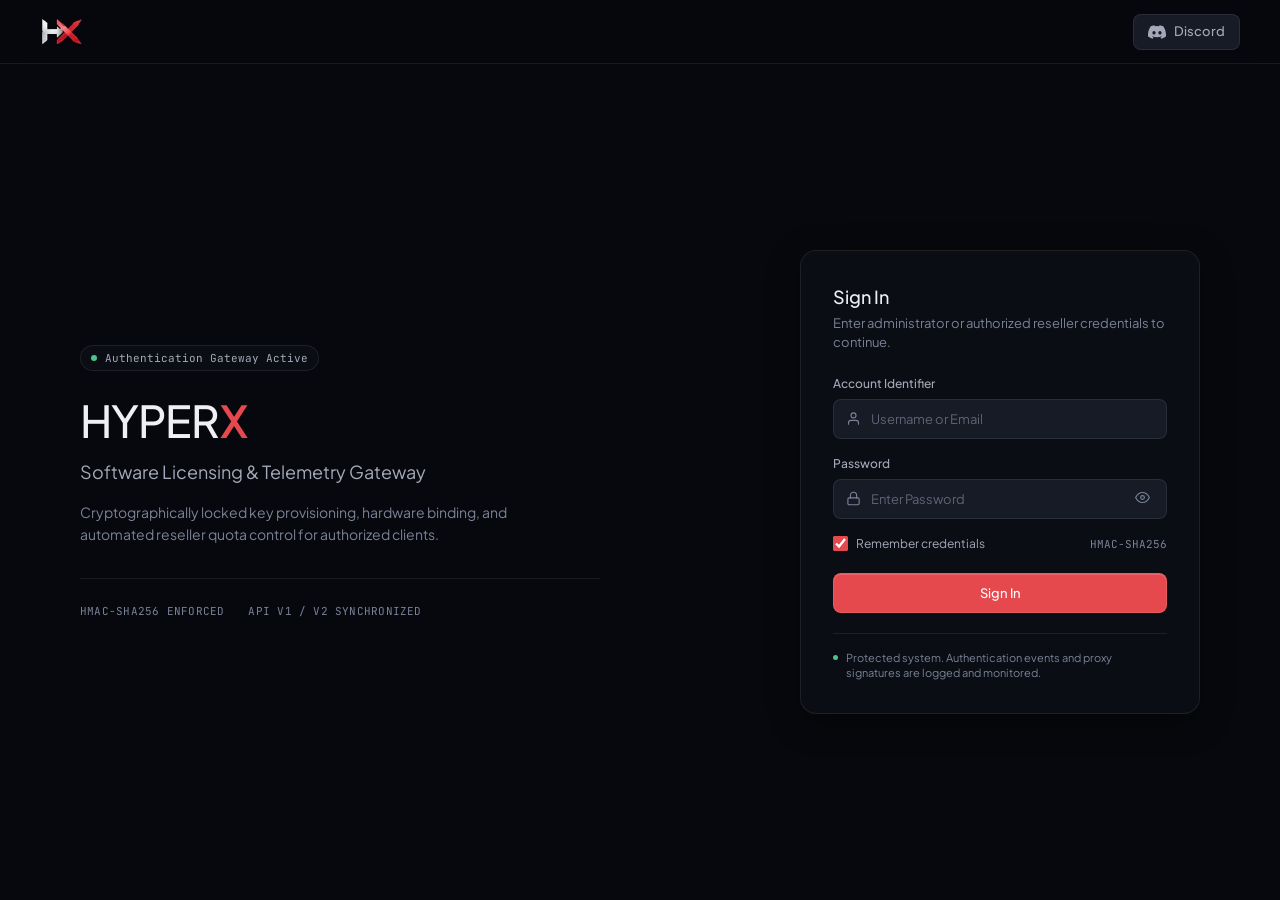
==== commit 9f9e555e: "feat(design): apply unslop ink color system and design tokens across entire application" ====
--- a/dashboard.html
+++ b/dashboard.html
@@ -62,7 +62,7 @@
       transition: border-color 140ms ease !important;
     }
     .brand-link-wrap:hover .brand-badge-premium {
-      border-color: rgba(239, 68, 68, 0.4) !important;
+      border-color: rgba(229, 72, 77, 0.28) !important;
     }
     .badge-logo-img {
       height: 18px !important;
@@ -92,7 +92,7 @@
       align-items: center !important;
     }
     .brand-x-accent {
-      color: #ef4444 !important;
+      color: #e5484d !important;
       margin-left: 1px !important;
     }
     .status-beacon-wrap {
@@ -137,9 +137,9 @@
       flex-shrink: 0 !important;
     }
     .btn-profile-logout:hover {
-      background: rgba(239, 68, 68, 0.12) !important;
-      border-color: rgba(239, 68, 68, 0.3) !important;
-      color: #ef4444 !important;
+      background: rgba(229, 72, 77, 0.12) !important;
+      border-color: rgba(229, 72, 77, 0.28) !important;
+      color: #e5484d !important;
     }
     .btn-profile-logout svg {
       display: block !important;
@@ -287,8 +287,8 @@
         <div class="navbar-right">
           <!-- Keys Stat -->
           <div class="header-pill-stat" title="Total Keys Quota" style="display:inline-flex;align-items:center;gap:6px;background:rgba(255,255,255,0.03);padding:4px 10px;border-radius:6px;border:1px solid rgba(255,255,255,0.06);font-size:12px;">
-            <span style="color:#7a8296;font-size:12px;">Keys:</span>
-            <span class="stat-keys-tag" id="header-keys-stat" style="color:#ededed;font-family:var(--font-mono);font-weight:500;">122 / 9999</span>
+            <span style="color:var(--text-dim);font-size:12px;">Keys:</span>
+            <span class="stat-keys-tag" id="header-keys-stat" style="color:var(--text-main);font-family:var(--font-mono);font-weight:500;">122 / 9999</span>
           </div>
 
           <!-- Notification Bell Wrap -->
@@ -298,21 +298,21 @@
                 <path d="M18 8A6 6 0 0 0 6 8c0 7-3 9-3 9h18s-3-2-3-9"></path>
                 <path d="M13.73 21a2 2 0 0 1-3.46 0"></path>
               </svg>
-              <span id="bell-unread-dot" style="display:none;position:absolute;top:2px;right:2px;width:6px;height:6px;border-radius:50%;background:#ef4444;"></span>
+              <span id="bell-unread-dot" style="display:none;position:absolute;top:2px;right:2px;width:6px;height:6px;border-radius:50%;background:#e5484d;"></span>
             </button>
 
             <!-- Notification Dropdown Menu -->
             <div id="notification-dropdown" style="display:none;position:absolute;right:0;top:42px;width:320px;background:#11141c;border:1px solid rgba(255,255,255,0.08);border-radius:8px;box-shadow:0 8px 30px rgba(0,0,0,0.6);z-index:9999;padding:12px;font-family:var(--font-sans);">
               <div style="display:flex;align-items:center;justify-content:space-between;padding-bottom:8px;border-bottom:1px solid rgba(255,255,255,0.08);margin-bottom:10px;">
-                <span style="font-size:12px;font-weight:500;color:#ededed;">Notifications</span>
-                <span id="notif-count-badge" style="font-size:10px;font-family:var(--font-mono);color:#7a8296;">Active</span>
+                <span style="font-size:12px;font-weight:500;color:var(--text-main);">Notifications</span>
+                <span id="notif-count-badge" style="font-size:10px;font-family:var(--font-mono);color:var(--text-dim);">Active</span>
               </div>
               <div id="notif-items-list" style="max-height:240px;overflow-y:auto;display:flex;flex-direction:column;gap:8px;"></div>
             </div>
           </div>
 
           <!-- Admin User Badge -->
-          <div class="header-pill-admin" id="header-admin-btn" style="background:#1a1e28;color:#ededed;border:1px solid rgba(255,255,255,0.08);padding:4px 10px;border-radius:6px;font-size:12px;font-weight:500;display:inline-flex;align-items:center;gap:6px;cursor:pointer;">
+          <div class="header-pill-admin" id="header-admin-btn" style="background:#1a1e28;color:var(--text-main);border:1px solid rgba(255,255,255,0.08);padding:4px 10px;border-radius:6px;font-size:12px;font-weight:500;display:inline-flex;align-items:center;gap:6px;cursor:pointer;">
             <span id="header-admin-name">Owner</span>
           </div>
         </div>
@@ -324,7 +324,7 @@
         <!-- Reseller Live Update Alert Banner -->
         <div id="reseller-update-banner" style="display:none;margin-bottom:16px;background:rgba(239,68,68,0.06);border:1px solid rgba(239,68,68,0.25);border-radius:8px;padding:12px 16px;align-items:center;justify-content:space-between;">
           <div style="display:flex;align-items:center;gap:12px;">
-            <div style="width:32px;height:32px;border-radius:6px;background:rgba(239,68,68,0.12);border:1px solid rgba(239,68,68,0.3);display:flex;align-items:center;justify-content:center;color:#ef4444;flex-shrink:0;">
+            <div style="width:32px;height:32px;border-radius:6px;background:rgba(229, 72, 77, 0.12);border:1px solid rgba(229, 72, 77, 0.28);display:flex;align-items:center;justify-content:center;color:#e5484d;flex-shrink:0;">
               <svg width="15" height="15" viewBox="0 0 24 24" fill="none" stroke="currentColor" stroke-width="1.8" stroke-linecap="round" stroke-linejoin="round">
                 <path d="M21 15v4a2 2 0 0 1-2 2H5a2 2 0 0 1-2-2v-4"></path>
                 <polyline points="7 10 12 15 17 10"></polyline>
@@ -333,8 +333,8 @@
             </div>
             <div>
               <div style="display:flex;align-items:center;gap:8px;">
-                <span style="color:#ededed;font-size:13px;font-weight:500;" id="banner-update-title">Client update available</span>
-                <span style="background:rgba(239,68,68,0.15);color:#ef4444;font-size:10px;padding:1px 6px;border-radius:4px;font-family:var(--font-mono);">Build v1.12</span>
+                <span style="color:var(--text-main);font-size:13px;font-weight:500;" id="banner-update-title">Client update available</span>
+                <span style="background:rgba(229, 72, 77, 0.12);color:#e5484d;font-size:10px;padding:1px 6px;border-radius:4px;font-family:var(--font-mono);">Build v1.12</span>
               </div>
               <p style="color:#a3a9b8;font-size:12px;margin-top:2px;" id="banner-update-desc">
                 Updated Master Core binary is ready for distribution.
@@ -345,7 +345,7 @@
             <button type="button" class="btn-exe-primary" style="width:auto;padding:6px 14px;font-size:12px;display:inline-flex;align-items:center;gap:6px;" onclick="downloadLatestUpdateAndDismiss()">
               <span>Download</span>
             </button>
-            <button type="button" onclick="dismissUpdateBanner()" style="background:transparent;border:none;color:#7a8296;font-size:14px;cursor:pointer;padding:4px 6px;" title="Dismiss">
+            <button type="button" onclick="dismissUpdateBanner()" style="background:transparent;border:none;color:var(--text-dim);font-size:14px;cursor:pointer;padding:4px 6px;" title="Dismiss">
               ✕
             </button>
           </div>
@@ -413,7 +413,7 @@
                     var hKeys = document.getElementById('header-keys-stat');
                     if (hKeys) { hKeys.textContent = uUsed + ' / ' + uTotal; }
                     var dAv = document.getElementById('dash-user-avatar');
-                    if (dAv) { dAv.textContent = uInitial; dAv.style.background = 'rgba(245,158,11,0.15)'; dAv.style.borderColor = 'rgba(245,158,11,0.4)'; dAv.style.color = '#fbbf24'; }
+                    if (dAv) { dAv.textContent = uInitial; dAv.style.background = 'rgba(245, 158, 11, 0.12)'; dAv.style.borderColor = 'rgba(245,158,11,0.4)'; dAv.style.color = '#f59e0b'; }
                     var dBadge = document.getElementById('dash-welcome-role-badge');
                     if (dBadge) { dBadge.className = 'dash-role-pill reseller'; }
                     var dRoleText = document.getElementById('dash-welcome-role-text');
@@ -527,14 +527,14 @@
                 <div class="card-micro-tag">Operations</div>
                 <h3 class="card-main-title">Quick License Key Manager</h3>
               </div>
-              <span class="badge-pill-status" style="font-size:11px;font-family:var(--font-mono);color:#7a8296;">API connected</span>
+              <span class="badge-pill-status" style="font-size:11px;font-family:var(--font-mono);color:var(--text-dim);">API connected</span>
             </div>
             <p style="font-size:12px;color:#a3a9b8;margin-bottom:12px;">Instant key diagnostics, HWID unbind, ban/unban, or deletion directly via live API.</p>
             <div class="quick-tools-row">
-              <input type="text" id="quick-key-input" class="cyber-input" placeholder="Paste license key (e.g. HPERX-8F92-41AC-90B2-110A)..." style="flex:1;min-width:240px;height:38px;padding:8px 14px;background:#1a1e28;border:1px solid rgba(255,255,255,0.08);border-radius:6px;color:#ededed;font-family:var(--font-mono);font-size:12px;" />
+              <input type="text" id="quick-key-input" class="cyber-input" placeholder="Paste license key (e.g. HPERX-8F92-41AC-90B2-110A)..." style="flex:1;min-width:240px;height:38px;padding:8px 14px;background:#1a1e28;border:1px solid rgba(255,255,255,0.08);border-radius:6px;color:var(--text-main);font-family:var(--font-mono);font-size:12px;" />
               <div class="quick-tools-actions" style="display:flex;gap:8px;flex-wrap:wrap;">
-                <button type="button" class="btn-action-primary" onclick="runQuickKeyAction('inspect')" style="background:#1a1e28;border:1px solid rgba(255,255,255,0.08);color:#ededed;padding:8px 14px;border-radius:6px;font-weight:500;font-size:12px;cursor:pointer;">Inspect</button>
-                <button type="button" class="btn-action-primary" onclick="runQuickKeyAction('reset_hwid')" style="background:#1a1e28;border:1px solid rgba(255,255,255,0.08);color:#ededed;padding:8px 14px;border-radius:6px;font-weight:500;font-size:12px;cursor:pointer;">Reset HWID</button>
+                <button type="button" class="btn-action-primary" onclick="runQuickKeyAction('inspect')" style="background:#1a1e28;border:1px solid rgba(255,255,255,0.08);color:var(--text-main);padding:8px 14px;border-radius:6px;font-weight:500;font-size:12px;cursor:pointer;">Inspect</button>
+                <button type="button" class="btn-action-primary" onclick="runQuickKeyAction('reset_hwid')" style="background:#1a1e28;border:1px solid rgba(255,255,255,0.08);color:var(--text-main);padding:8px 14px;border-radius:6px;font-weight:500;font-size:12px;cursor:pointer;">Reset HWID</button>
                 <button type="button" class="btn-action-primary" onclick="runQuickKeyAction('ban')" style="background:rgba(229,72,77,0.12);border:1px solid rgba(229,72,77,0.3);color:#e5484d;padding:8px 14px;border-radius:6px;font-weight:500;font-size:12px;cursor:pointer;">Ban</button>
                 <button type="button" class="btn-action-primary" onclick="runQuickKeyAction('unban')" style="background:rgba(76,195,138,0.12);border:1px solid rgba(76,195,138,0.3);color:#4cc38a;padding:8px 14px;border-radius:6px;font-weight:500;font-size:12px;cursor:pointer;">Unban</button>
                 <button type="button" class="btn-action-primary" onclick="runQuickKeyAction('delete')" style="background:rgba(229,72,77,0.12);border:1px solid rgba(229,72,77,0.3);color:#e5484d;padding:8px 14px;border-radius:6px;font-weight:500;font-size:12px;cursor:pointer;">Delete</button>
@@ -676,7 +676,7 @@
                   </div>
                   <div style="display:flex;justify-content:space-between;border-bottom:1px solid var(--border-color);padding-bottom:8px;">
                     <span style="color:var(--text-dim);">Portal role</span>
-                    <span class="badge-pill-status" style="background:rgba(245,158,11,0.15);border:1px solid rgba(245,158,11,0.3);color:#fbbf24;">Reseller</span>
+                    <span class="badge-pill-status" style="background:rgba(245, 158, 11, 0.12);border:1px solid rgba(245, 158, 11, 0.28);color:#f59e0b;">Reseller</span>
                   </div>
                   <div style="display:flex;justify-content:space-between;border-bottom:1px solid var(--border-color);padding-bottom:8px;">
                     <span style="color:var(--text-dim);">Available balance</span>
@@ -738,7 +738,7 @@
 
           <!-- Quick Key Remote Tools Bar -->
           <div class="quick-key-card">
-            <span class="quick-key-title" style="font-weight:500;font-size:13px;color:#ededed;display:block;margin-bottom:8px;">Remote Key Operations</span>
+            <span class="quick-key-title" style="font-weight:500;font-size:13px;color:var(--text-main);display:block;margin-bottom:8px;">Remote Key Operations</span>
             <div class="quick-tools-row">
               <input type="text" id="quick-key-input" class="form-input-box" placeholder="Paste license key (e.g. HPERX-XXXX-XXXX...)">
               <button class="btn-action-secondary btn-quick-inspect" onclick="runQuickKeyAction('inspect')">Inspect</button>
@@ -806,7 +806,7 @@
 
           <!-- Quick Key Remote Tools Bar for V2 -->
           <div class="quick-key-card">
-            <span class="quick-key-title" style="font-weight:500;font-size:13px;color:#ededed;display:block;margin-bottom:8px;">Remote Key Operations (V2)</span>
+            <span class="quick-key-title" style="font-weight:500;font-size:13px;color:var(--text-main);display:block;margin-bottom:8px;">Remote Key Operations (V2)</span>
             <div class="quick-tools-row">
               <input type="text" id="quick-key-input-v2" class="form-input-box" placeholder="Paste V2 license key (e.g. HX2-VIP-XXXX-XXXX...)">
               <button class="btn-action-secondary btn-quick-inspect" onclick="runQuickKeyActionV2('inspect')">Inspect</button>
@@ -864,7 +864,7 @@
               <h2 class="view-heading-title" id="view-logs-title" style="font-size:16px;font-weight:600;color:#fff;margin-bottom:4px;">Authentication &amp; security logs</h2>
               <p class="view-sub-text" id="view-logs-sub" style="font-size:11.5px;color:var(--text-dim);margin:0;">Captured authentication attempts and API proxy transactions.</p>
             </div>
-            <button class="btn-action-primary btn-export-logs-red" onclick="exportLogsToCsv()" style="background:#1a1e28;border:1px solid rgba(255,255,255,0.08);color:#ededed;font-weight:500;font-size:12px;padding:7px 14px;border-radius:6px;display:flex;align-items:center;gap:6px;cursor:pointer;">
+            <button class="btn-action-primary btn-export-logs-red" onclick="exportLogsToCsv()" style="background:#1a1e28;border:1px solid rgba(255,255,255,0.08);color:var(--text-main);font-weight:500;font-size:12px;padding:7px 14px;border-radius:6px;display:flex;align-items:center;gap:6px;cursor:pointer;">
               <svg width="14" height="14" viewBox="0 0 24 24" fill="none" stroke="currentColor" stroke-width="2" stroke-linecap="round" stroke-linejoin="round">
                 <path d="M21 15v4a2 2 0 0 1-2 2H5a2 2 0 0 1-2-2v-4"></path>
                 <polyline points="7 10 12 15 17 10"></polyline>
@@ -888,43 +888,43 @@
                 <tr>
                   <td><span class="badge-pill-status badge-auth-success" style="font-weight:700;">auth_success</span></td>
                   <td style="color:#fff;font-weight:500;">Key authenticated for app: Custom work (FPS BOOST)</td>
-                  <td class="col-log-ip col-mobile-hide" style="font-family:var(--font-mono);color:#06b6d4;font-size:11.5px;">45.118.67.22</td>
+                  <td class="col-log-ip col-mobile-hide" style="font-family:var(--font-mono);color:var(--accent-blue);font-size:11.5px;">45.118.67.22</td>
                   <td style="font-family:var(--font-mono);font-size:11.5px;color:var(--text-dim);">2 minutes ago</td>
                 </tr>
                 <tr>
                   <td><span class="badge-pill-status badge-auth-success" style="font-weight:700;">auth_success</span></td>
                   <td style="color:#fff;font-weight:500;">Key authenticated for app: Custom work (FPS BOOST)</td>
-                  <td class="col-log-ip col-mobile-hide" style="font-family:var(--font-mono);color:#06b6d4;font-size:11.5px;">45.118.67.22</td>
+                  <td class="col-log-ip col-mobile-hide" style="font-family:var(--font-mono);color:var(--accent-blue);font-size:11.5px;">45.118.67.22</td>
                   <td style="font-family:var(--font-mono);font-size:11.5px;color:var(--text-dim);">5 minutes ago</td>
                 </tr>
                 <tr>
                   <td><span class="badge-pill-status badge-auth-success" style="font-weight:700;">key_gen</span></td>
                   <td style="color:#fff;font-weight:500;">Generated 1 key(s) for BASIC PANEL (1 Days) by test2_Client</td>
-                  <td class="col-log-ip col-mobile-hide" style="font-family:var(--font-mono);color:#06b6d4;font-size:11.5px;">127.0.0.1</td>
+                  <td class="col-log-ip col-mobile-hide" style="font-family:var(--font-mono);color:var(--accent-blue);font-size:11.5px;">127.0.0.1</td>
                   <td style="font-family:var(--font-mono);font-size:11.5px;color:var(--text-dim);">12 minutes ago</td>
                 </tr>
                 <tr>
                   <td><span class="badge-pill-status badge-auth-success" style="font-weight:700;">auth_success</span></td>
                   <td style="color:#fff;font-weight:500;">Key authenticated for app: Custom work (BASIC PANEL)</td>
-                  <td class="col-log-ip col-mobile-hide" style="font-family:var(--font-mono);color:#06b6d4;font-size:11.5px;">45.118.67.22</td>
+                  <td class="col-log-ip col-mobile-hide" style="font-family:var(--font-mono);color:var(--accent-blue);font-size:11.5px;">45.118.67.22</td>
                   <td style="font-family:var(--font-mono);font-size:11.5px;color:var(--text-dim);">18 minutes ago</td>
                 </tr>
                 <tr>
                   <td><span class="badge-pill-status badge-auth-success" style="font-weight:700;">key_gen</span></td>
                   <td style="color:#fff;font-weight:500;">License key created: HPERX-8F92-41AC-90B2-110A</td>
-                  <td class="col-log-ip col-mobile-hide" style="font-family:var(--font-mono);color:#06b6d4;font-size:11.5px;">127.0.0.1</td>
+                  <td class="col-log-ip col-mobile-hide" style="font-family:var(--font-mono);color:var(--accent-blue);font-size:11.5px;">127.0.0.1</td>
                   <td style="font-family:var(--font-mono);font-size:11.5px;color:var(--text-dim);">28 minutes ago</td>
                 </tr>
                 <tr>
-                  <td><span class="badge-pill-status" style="background:rgba(234,179,8,0.15);border:1px solid rgba(234,179,8,0.4);color:#eab308;font-weight:700;">hwid_reset</span></td>
+                  <td><span class="badge-pill-status" style="background:rgba(245, 158, 11, 0.12);border:1px solid rgba(245, 158, 11, 0.28);color:#f59e0b;font-weight:700;">hwid_reset</span></td>
                   <td style="color:#fff;font-weight:500;">HWID reset executed for HPERX-32KA-991L-M08P</td>
-                  <td class="col-log-ip col-mobile-hide" style="font-family:var(--font-mono);color:#06b6d4;font-size:11.5px;">127.0.0.1</td>
+                  <td class="col-log-ip col-mobile-hide" style="font-family:var(--font-mono);color:var(--accent-blue);font-size:11.5px;">127.0.0.1</td>
                   <td style="font-family:var(--font-mono);font-size:11.5px;color:var(--text-dim);">41 minutes ago</td>
                 </tr>
                 <tr>
                   <td><span class="badge-pill-status badge-auth-success" style="font-weight:700;">auth_success</span></td>
                   <td style="color:#fff;font-weight:500;">Client handshake v1.0.0 verified successfully</td>
-                  <td class="col-log-ip col-mobile-hide" style="font-family:var(--font-mono);color:#06b6d4;font-size:11.5px;">194.26.29.13</td>
+                  <td class="col-log-ip col-mobile-hide" style="font-family:var(--font-mono);color:var(--accent-blue);font-size:11.5px;">194.26.29.13</td>
                   <td style="font-family:var(--font-mono);font-size:11.5px;color:var(--text-dim);">1 hour ago</td>
                 </tr>
               </tbody>
@@ -1209,7 +1209,7 @@
             <div class="apps-header-intro">
               <h2 class="view-heading-title" id="view-apps-title" style="font-size:16px;font-weight:600;color:#fff;margin-bottom:4px;">Application &amp; packages registry</h2>
               <p class="view-sub-text" id="view-apps-sub" style="font-size:11.5px;color:var(--text-dim);margin:0;">
-                Directly linked to App ID: <span style="color:#ededed;font-family:var(--font-mono);font-weight:500;" id="view-apps-appid">9f087d585fbd666572fc24b7</span> <span style="color:var(--text-dim);">(Custom work)</span>
+                Directly linked to App ID: <span style="color:var(--text-main);font-family:var(--font-mono);font-weight:500;" id="view-apps-appid">9f087d585fbd666572fc24b7</span> <span style="color:var(--text-dim);">(Custom work)</span>
               </p>
             </div>
           </div>
@@ -1227,66 +1227,66 @@
               </thead>
               <tbody id="packages-tbody">
                 <tr>
-                  <td style="font-family:var(--font-mono);font-weight:700;color:#ef4444;">#1</td>
+                  <td style="font-family:var(--font-mono);font-weight:700;color:#e5484d;">#1</td>
                   <td style="font-weight:700;color:#fff;font-size:13px;">BASIC PANEL</td>
-                  <td class="col-pkg-id col-mobile-hide" style="font-family:var(--font-mono);color:#cbd5e1;font-size:11.5px;">e52c1515c53453b85d0d4e87</td>
-                  <td style="color:#ef4444;font-weight:600;">Custom work</td>
+                  <td class="col-pkg-id col-mobile-hide" style="font-family:var(--font-mono);color:var(--text-muted);font-size:11.5px;">e52c1515c53453b85d0d4e87</td>
+                  <td style="color:#e5484d;font-weight:600;">Custom work</td>
                   <td><span class="badge-pill-status badge-active-green">Active</span></td>
                 </tr>
                 <tr>
-                  <td style="font-family:var(--font-mono);font-weight:700;color:#ef4444;">#2</td>
+                  <td style="font-family:var(--font-mono);font-weight:700;color:#e5484d;">#2</td>
                   <td style="font-weight:700;color:#fff;font-size:13px;">AIMSILENT EXE</td>
-                  <td class="col-pkg-id col-mobile-hide" style="font-family:var(--font-mono);color:#cbd5e1;font-size:11.5px;">affc8da8fd5ace99981ab877</td>
-                  <td style="color:#ef4444;font-weight:600;">Custom work</td>
+                  <td class="col-pkg-id col-mobile-hide" style="font-family:var(--font-mono);color:var(--text-muted);font-size:11.5px;">affc8da8fd5ace99981ab877</td>
+                  <td style="color:#e5484d;font-weight:600;">Custom work</td>
                   <td><span class="badge-pill-status badge-active-green">Active</span></td>
                 </tr>
                 <tr>
-                  <td style="font-family:var(--font-mono);font-weight:700;color:#ef4444;">#3</td>
+                  <td style="font-family:var(--font-mono);font-weight:700;color:#e5484d;">#3</td>
                   <td style="font-weight:700;color:#fff;font-size:13px;">UID BYPASS</td>
-                  <td class="col-pkg-id col-mobile-hide" style="font-family:var(--font-mono);color:#cbd5e1;font-size:11.5px;">cb921031dc43197e8ccb6828</td>
-                  <td style="color:#ef4444;font-weight:600;">Custom work</td>
+                  <td class="col-pkg-id col-mobile-hide" style="font-family:var(--font-mono);color:var(--text-muted);font-size:11.5px;">cb921031dc43197e8ccb6828</td>
+                  <td style="color:#e5484d;font-weight:600;">Custom work</td>
                   <td><span class="badge-pill-status badge-active-green">Active</span></td>
                 </tr>
                 <tr>
-                  <td style="font-family:var(--font-mono);font-weight:700;color:#ef4444;">#4</td>
+                  <td style="font-family:var(--font-mono);font-weight:700;color:#e5484d;">#4</td>
                   <td style="font-weight:700;color:#fff;font-size:13px;">EXTERNAL PANEL</td>
-                  <td class="col-pkg-id col-mobile-hide" style="font-family:var(--font-mono);color:#cbd5e1;font-size:11.5px;">3d1c6c948b4715fbd2fada2d</td>
-                  <td style="color:#ef4444;font-weight:600;">Custom work</td>
+                  <td class="col-pkg-id col-mobile-hide" style="font-family:var(--font-mono);color:var(--text-muted);font-size:11.5px;">3d1c6c948b4715fbd2fada2d</td>
+                  <td style="color:#e5484d;font-weight:600;">Custom work</td>
                   <td><span class="badge-pill-status badge-active-green">Active</span></td>
                 </tr>
                 <tr>
-                  <td style="font-family:var(--font-mono);font-weight:700;color:#ef4444;">#5</td>
+                  <td style="font-family:var(--font-mono);font-weight:700;color:#e5484d;">#5</td>
                   <td style="font-weight:700;color:#fff;font-size:13px;">PVT AIMKILL</td>
-                  <td class="col-pkg-id col-mobile-hide" style="font-family:var(--font-mono);color:#cbd5e1;font-size:11.5px;">d4f0ce93349f236711344cb5</td>
-                  <td style="color:#ef4444;font-weight:600;">Custom work</td>
+                  <td class="col-pkg-id col-mobile-hide" style="font-family:var(--font-mono);color:var(--text-muted);font-size:11.5px;">d4f0ce93349f236711344cb5</td>
+                  <td style="color:#e5484d;font-weight:600;">Custom work</td>
                   <td><span class="badge-pill-status badge-active-green">Active</span></td>
                 </tr>
                 <tr>
-                  <td style="font-family:var(--font-mono);font-weight:700;color:#ef4444;">#6</td>
+                  <td style="font-family:var(--font-mono);font-weight:700;color:#e5484d;">#6</td>
                   <td style="font-weight:700;color:#fff;font-size:13px;">VAULT PANEL</td>
-                  <td class="col-pkg-id col-mobile-hide" style="font-family:var(--font-mono);color:#cbd5e1;font-size:11.5px;">154d1edaddd7203fbfd847f4</td>
-                  <td style="color:#ef4444;font-weight:600;">Custom work</td>
+                  <td class="col-pkg-id col-mobile-hide" style="font-family:var(--font-mono);color:var(--text-muted);font-size:11.5px;">154d1edaddd7203fbfd847f4</td>
+                  <td style="color:#e5484d;font-weight:600;">Custom work</td>
                   <td><span class="badge-pill-status badge-active-green">Active</span></td>
                 </tr>
                 <tr>
-                  <td style="font-family:var(--font-mono);font-weight:700;color:#ef4444;">#7</td>
+                  <td style="font-family:var(--font-mono);font-weight:700;color:#e5484d;">#7</td>
                   <td style="font-weight:700;color:#fff;font-size:13px;">LIB BYPASS</td>
-                  <td class="col-pkg-id col-mobile-hide" style="font-family:var(--font-mono);color:#cbd5e1;font-size:11.5px;">db3b90e8134ec738b94a9b05</td>
-                  <td style="color:#ef4444;font-weight:600;">Custom work</td>
+                  <td class="col-pkg-id col-mobile-hide" style="font-family:var(--font-mono);color:var(--text-muted);font-size:11.5px;">db3b90e8134ec738b94a9b05</td>
+                  <td style="color:#e5484d;font-weight:600;">Custom work</td>
                   <td><span class="badge-pill-status badge-active-green">Active</span></td>
                 </tr>
                 <tr>
-                  <td style="font-family:var(--font-mono);font-weight:700;color:#ef4444;">#8</td>
+                  <td style="font-family:var(--font-mono);font-weight:700;color:#e5484d;">#8</td>
                   <td style="font-weight:700;color:#fff;font-size:13px;">FPS BOOSTER</td>
-                  <td class="col-pkg-id col-mobile-hide" style="font-family:var(--font-mono);color:#cbd5e1;font-size:11.5px;">2411bc9db9f9a66c6e876ad2</td>
-                  <td style="color:#ef4444;font-weight:600;">Custom work</td>
+                  <td class="col-pkg-id col-mobile-hide" style="font-family:var(--font-mono);color:var(--text-muted);font-size:11.5px;">2411bc9db9f9a66c6e876ad2</td>
+                  <td style="color:#e5484d;font-weight:600;">Custom work</td>
                   <td><span class="badge-pill-status badge-active-green">Active</span></td>
                 </tr>
                 <tr>
-                  <td style="font-family:var(--font-mono);font-weight:700;color:#ef4444;">#9</td>
+                  <td style="font-family:var(--font-mono);font-weight:700;color:#e5484d;">#9</td>
                   <td style="font-weight:700;color:#fff;font-size:13px;">PHONE PANEL</td>
-                  <td class="col-pkg-id col-mobile-hide" style="font-family:var(--font-mono);color:#cbd5e1;font-size:11.5px;">phone_panel_001</td>
-                  <td style="color:#ef4444;font-weight:600;">Custom work</td>
+                  <td class="col-pkg-id col-mobile-hide" style="font-family:var(--font-mono);color:var(--text-muted);font-size:11.5px;">phone_panel_001</td>
+                  <td style="color:#e5484d;font-weight:600;">Custom work</td>
                   <td><span class="badge-pill-status badge-active-green">Active</span></td>
                 </tr>
               </tbody>
@@ -1524,7 +1524,7 @@
               <p class="view-sub-text" id="view-resellers-sub" style="font-size:11.5px;color:var(--text-dim);margin:0;">Authorize reseller accounts, grant key quotas, and assign panel access permissions.</p>
             </div>
             <div style="display:flex;gap:10px;flex-wrap:wrap;flex-shrink:0;">
-              <button class="btn-action-secondary" onclick="openModal('modal-transfer-credit')" style="background:#1a1e28;border:1px solid rgba(255,255,255,0.08);color:#ededed;font-weight:500;padding:8px 14px;border-radius:6px;cursor:pointer;display:flex;align-items:center;gap:6px;">
+              <button class="btn-action-secondary" onclick="openModal('modal-transfer-credit')" style="background:#1a1e28;border:1px solid rgba(255,255,255,0.08);color:var(--text-main);font-weight:500;padding:8px 14px;border-radius:6px;cursor:pointer;display:flex;align-items:center;gap:6px;">
                 <svg width="14" height="14" viewBox="0 0 24 24" fill="none" stroke="currentColor" stroke-width="2" stroke-linecap="round" stroke-linejoin="round">
                   <line x1="7" y1="17" x2="17" y2="7"></line>
                   <polyline points="7 7 17 7 17 17"></polyline>
@@ -1616,7 +1616,7 @@
           <!-- Mobile Card List -->
           <div class="mobile-resellers-cards-wrap" id="resellers-mobile-list">
             <div class="mobile-reseller-card">
-              <div class="mobile-reseller-avatar" style="background:rgba(239,68,68,0.15);border-color:rgba(239,68,68,0.4);color:#ef4444;">H</div>
+              <div class="mobile-reseller-avatar" style="background:rgba(229, 72, 77, 0.12);border-color:rgba(229, 72, 77, 0.28);color:#e5484d;">H</div>
               <div class="mobile-reseller-main">
                 <div class="mobile-reseller-name">HYPER X <span style="color:#f59e0b;font-size:10px;font-weight:600;">(Root Owner)</span></div>
                 <div class="mobile-reseller-email">admin@prtvshow.online</div>
@@ -1635,7 +1635,7 @@
               <div class="mobile-reseller-chevron">›</div>
             </div>
             <div class="mobile-reseller-card">
-              <div class="mobile-reseller-avatar" style="background:rgba(168,85,247,0.15);border-color:rgba(168,85,247,0.35);color:#a855f7;">A</div>
+              <div class="mobile-reseller-avatar" style="background:var(--bg-raised);border:1px solid var(--border-color);color:var(--text-main);">A</div>
               <div class="mobile-reseller-main">
                 <div class="mobile-reseller-name">AlphaDistro</div>
                 <div class="mobile-reseller-email">alpha.dist@outlook.com</div>
@@ -1654,7 +1654,7 @@
               <div class="mobile-reseller-chevron">›</div>
             </div>
             <div class="mobile-reseller-card">
-              <div class="mobile-reseller-avatar" style="background:rgba(16,185,129,0.15);border-color:rgba(16,185,129,0.35);color:#10b981;">V</div>
+              <div class="mobile-reseller-avatar" style="background:var(--bg-raised);border:1px solid var(--border-color);color:var(--text-main);">V</div>
               <div class="mobile-reseller-main">
                 <div class="mobile-reseller-name">ViperKeys</div>
                 <div class="mobile-reseller-email">viper.resell@yahoo.com</div>
@@ -1673,7 +1673,7 @@
               <div class="mobile-reseller-chevron">›</div>
             </div>
             <div class="mobile-reseller-card">
-              <div class="mobile-reseller-avatar" style="background:rgba(239,68,68,0.12);border-color:rgba(239,68,68,0.3);color:#ef4444;">M</div>
+              <div class="mobile-reseller-avatar" style="background:rgba(229, 72, 77, 0.12);border-color:rgba(229, 72, 77, 0.28);color:#e5484d;">M</div>
               <div class="mobile-reseller-main">
                 <div class="mobile-reseller-name">madhukar</div>
                 <div class="mobile-reseller-email">madhukar@reseller.local</div>
@@ -1692,7 +1692,7 @@
               <div class="mobile-reseller-chevron">›</div>
             </div>
             <div class="mobile-reseller-card">
-              <div class="mobile-reseller-avatar" style="background:rgba(239,68,68,0.12);border-color:rgba(239,68,68,0.3);color:#ef4444;">M</div>
+              <div class="mobile-reseller-avatar" style="background:rgba(229, 72, 77, 0.12);border-color:rgba(229, 72, 77, 0.28);color:#e5484d;">M</div>
               <div class="mobile-reseller-main">
                 <div class="mobile-reseller-name">MADHUKARBETA</div>
                 <div class="mobile-reseller-email">madhukarsarkar004@gmail.com</div>
@@ -1711,7 +1711,7 @@
               <div class="mobile-reseller-chevron">›</div>
             </div>
             <div class="mobile-reseller-card">
-              <div class="mobile-reseller-avatar" style="background:rgba(59,130,246,0.15);border-color:rgba(59,130,246,0.35);color:#3b82f6;">T</div>
+              <div class="mobile-reseller-avatar" style="background:var(--bg-raised);border:1px solid var(--border-color);color:var(--text-main);">T</div>
               <div class="mobile-reseller-main">
                 <div class="mobile-reseller-name">test2_Client</div>
                 <div class="mobile-reseller-email">test2@client.com</div>
@@ -1820,7 +1820,7 @@
                   </div>
                   <div style="text-align:right;">
                     <span style="color:var(--text-dim);font-size:11px;display:block;">Available balance</span>
-                    <strong id="transfer-sender-avail" style="color:#ededed;font-size:13px;font-family:var(--font-mono);">9,922 Keys</strong>
+                    <strong id="transfer-sender-avail" style="color:var(--text-main);font-size:13px;font-family:var(--font-mono);">9,922 Keys</strong>
                   </div>
                 </div>
 
@@ -1940,7 +1940,7 @@
                     </div>
                   </div>
                   <div style="display:flex;align-items:center;gap:6px;">
-                    <span class="exe-badge-amber" id="card2-update-alert-badge" style="display:none;background:rgba(239,68,68,0.15);border:1px solid #ef4444;color:#ef4444;font-size:10px;padding:2px 6px;border-radius:4px;font-weight:600;">Update available</span>
+                    <span class="exe-badge-amber" id="card2-update-alert-badge" style="display:none;background:rgba(229, 72, 77, 0.12);border:1px solid #e5484d;color:#e5484d;font-size:10px;padding:2px 6px;border-radius:4px;font-weight:600;">Update available</span>
                     <span class="exe-badge-green" id="master-core-size-badge" style="font-size:10.5px;padding:3px 8px;font-family:var(--font-mono);">1.98 MB</span>
                   </div>
                 </div>
@@ -2006,7 +2006,7 @@
                       <path d="M20.39 18.39A5 5 0 0 0 18 9h-1.26A8 8 0 1 0 3 16.3"></path>
                     </svg>
                   </div>
-                  <div style="font-size:12.5px;font-weight:500;color:#ededed;margin-bottom:2px;">Drop .zip / .exe here</div>
+                  <div style="font-size:12.5px;font-weight:500;color:var(--text-main);margin-bottom:2px;">Drop .zip / .exe here</div>
                   <div style="font-size:11px;color:var(--text-dim);">or click to browse files</div>
                 </div>
 
@@ -2148,7 +2148,7 @@
     <div class="modal-box-card">
       <div class="modal-header-strip">
         <span class="modal-title-text">Generate KeyAuth license keys</span>
-        <button onclick="closeModal('modal-add-key')" style="background:transparent;border:none;color:#94a3b8;cursor:pointer;font-size:16px;">✕</button>
+        <button onclick="closeModal('modal-add-key')" style="background:transparent;border:none;color:var(--text-muted);cursor:pointer;font-size:16px;">✕</button>
       </div>
 
       <form onsubmit="submitGenerateKeys(event)">
@@ -2228,7 +2228,7 @@
     <div class="modal-box-card">
       <div class="modal-header-strip">
         <span class="modal-title-text">Generate KeyAuth license keys (V2)</span>
-        <button onclick="closeModal('modal-add-key-v2')" style="background:transparent;border:none;color:#94a3b8;cursor:pointer;font-size:16px;">✕</button>
+        <button onclick="closeModal('modal-add-key-v2')" style="background:transparent;border:none;color:var(--text-muted);cursor:pointer;font-size:16px;">✕</button>
       </div>
 
       <form onsubmit="submitGenerateKeysV2(event)">
@@ -2303,7 +2303,7 @@
     <div class="modal-box-card" style="max-width:540px;">
       <div class="modal-header-strip">
         <span class="modal-title-text" id="generated-keys-title">License keys generated</span>
-        <button onclick="closeModal('modal-generated-keys')" style="background:transparent;border:none;color:#94a3b8;cursor:pointer;font-size:16px;">✕</button>
+        <button onclick="closeModal('modal-generated-keys')" style="background:transparent;border:none;color:var(--text-muted);cursor:pointer;font-size:16px;">✕</button>
       </div>
 
       <div class="modal-body-content">
@@ -2328,7 +2328,7 @@
     <div class="modal-box-card" style="max-width:480px;">
       <div class="modal-header-strip">
         <span class="modal-title-text">License key details</span>
-        <button onclick="closeModal('modal-key-inspector')" style="background:transparent;border:none;color:#94a3b8;cursor:pointer;font-size:16px;">✕</button>
+        <button onclick="closeModal('modal-key-inspector')" style="background:transparent;border:none;color:var(--text-muted);cursor:pointer;font-size:16px;">✕</button>
       </div>
 
       <div class="modal-body-content" id="key-inspect-body">
@@ -2338,7 +2338,7 @@
       <div class="modal-footer-strip" style="display:flex;gap:8px;justify-content:flex-end;flex-wrap:wrap;">
         <button type="button" class="btn-action-secondary" onclick="resetHwidLive(window.currentInspectedKey)">Reset HWID</button>
         <button type="button" class="btn-action-secondary" style="color:#f59e0b;" onclick="toggleBanLive(window.currentInspectedKey);closeModal('modal-key-inspector');">Ban / Unban</button>
-        <button type="button" class="btn-action-secondary" style="color:#ef4444;" onclick="deleteKeyLive(window.currentInspectedKey);closeModal('modal-key-inspector');">Delete</button>
+        <button type="button" class="btn-action-secondary" style="color:#e5484d;" onclick="deleteKeyLive(window.currentInspectedKey);closeModal('modal-key-inspector');">Delete</button>
         <button type="button" class="btn-action-primary" onclick="closeModal('modal-key-inspector')">Close</button>
       </div>
     </div>
@@ -2351,7 +2351,7 @@
     <div class="modal-box-card" style="max-width:540px;">
       <div class="modal-header-strip">
         <span class="modal-title-text">Create reseller account</span>
-        <button onclick="closeModal('modal-add-reseller')" style="background:transparent;border:none;color:#94a3b8;cursor:pointer;font-size:16px;">✕</button>
+        <button onclick="closeModal('modal-add-reseller')" style="background:transparent;border:none;color:var(--text-muted);cursor:pointer;font-size:16px;">✕</button>
       </div>
 
       <form onsubmit="submitAddReseller(event)">
@@ -2437,7 +2437,7 @@
     <div class="modal-box-card" style="max-width:540px;">
       <div class="modal-header-strip">
         <span class="modal-title-text">Edit reseller permissions &amp; credits</span>
-        <button onclick="closeModal('modal-edit-reseller')" style="background:transparent;border:none;color:#94a3b8;cursor:pointer;font-size:16px;">✕</button>
+        <button onclick="closeModal('modal-edit-reseller')" style="background:transparent;border:none;color:var(--text-muted);cursor:pointer;font-size:16px;">✕</button>
       </div>
 
       <form onsubmit="submitEditReseller(event)">
@@ -2530,7 +2530,7 @@
     <div class="modal-box-card" style="max-width:480px;">
       <div class="modal-header-strip">
         <span class="modal-title-text">Admin credentials &amp; settings</span>
-        <button onclick="closeModal('modal-change-admin')" style="background:transparent;border:none;color:#94a3b8;cursor:pointer;font-size:16px;">✕</button>
+        <button onclick="closeModal('modal-change-admin')" style="background:transparent;border:none;color:var(--text-muted);cursor:pointer;font-size:16px;">✕</button>
       </div>
 
       <form onsubmit="submitChangeAdminCredentials(event)">
@@ -2541,7 +2541,7 @@
 
           <div class="form-group-item">
             <label class="form-label-title">Admin username / identifier</label>
-            <input type="text" id="cfg-admin-username" class="form-input-box" placeholder="e.g. HYPER X or admin" required style="color:#ededed;">
+            <input type="text" id="cfg-admin-username" class="form-input-box" placeholder="e.g. HYPER X or admin" required style="color:var(--text-main);">
           </div>
 
           <div class="form-group-item">
@@ -2580,7 +2580,7 @@
     <div class="modal-box-card" style="max-width:480px;">
       <div class="modal-header-strip">
         <span class="modal-title-text">Transfer credits to reseller</span>
-        <button onclick="closeModal('modal-transfer-credit')" style="background:transparent;border:none;color:#94a3b8;cursor:pointer;font-size:16px;">✕</button>
+        <button onclick="closeModal('modal-transfer-credit')" style="background:transparent;border:none;color:var(--text-muted);cursor:pointer;font-size:16px;">✕</button>
       </div>
 
       <form onsubmit="submitModalTransferCredits(event)">
@@ -2593,7 +2593,7 @@
             </div>
             <div style="text-align:right;">
               <span style="color:var(--text-dim);font-size:10.5px;display:block;">Available balance:</span>
-              <strong id="modal-transfer-sender-avail" style="color:#ededed;font-size:12.5px;font-family:var(--font-mono);">9,922 Keys</strong>
+              <strong id="modal-transfer-sender-avail" style="color:var(--text-main);font-size:12.5px;font-family:var(--font-mono);">9,922 Keys</strong>
             </div>
           </div>
 
@@ -2647,7 +2647,7 @@
     <div class="modal-box-card" style="max-width:460px;">
       <div class="modal-header-strip">
         <span class="modal-title-text">Reseller settings &amp; password</span>
-        <button onclick="closeModal('modal-change-reseller-password')" style="background:transparent;border:none;color:#94a3b8;cursor:pointer;font-size:16px;">✕</button>
+        <button onclick="closeModal('modal-change-reseller-password')" style="background:transparent;border:none;color:var(--text-muted);cursor:pointer;font-size:16px;">✕</button>
       </div>
 
       <form onsubmit="submitChangeResellerPassword(event, 'modal')">
--- a/assets/css/dashboard.css
+++ b/assets/css/dashboard.css
@@ -10,20 +10,23 @@
   --bg-card-header: #11141c;
   --bg-card-subtle: #0b0d14;
   --bg-input: #11141c;
+  --bg-raised: #161b26;
+  --bg-hover: #1a1e28;
   --border-color: rgba(255, 255, 255, 0.08);
   --border-light: rgba(255, 255, 255, 0.05);
-
-  --accent-red: #ef4444;
+  --border-hover: rgba(255, 255, 255, 0.16);
+
+  --accent-red: #e5484d;
   --accent-red-hover: #dc2626;
-  --accent-coral: #ef4444;
-  --accent-blue: #38bdf8;
+  --accent-coral: #e5484d;
+  --accent-blue: #60a5fa;
   --accent-purple: #818cf8;
   --accent-yellow: #f59e0b;
   --accent-green: #4cc38a;
-  --accent-cyan: #38bdf8;
-  --accent-orange: #ea580c;
-
-  --text-main: #ededed;
+  --accent-cyan: #60a5fa;
+  --accent-orange: #f59e0b;
+
+  --text-main: #eef0f5;
   --text-muted: #a3a9b8;
   --text-dim: #7a8296;
 
@@ -64,11 +67,11 @@
   background: var(--bg-body);
 }
 ::-webkit-scrollbar-thumb {
-  background: #252b3d;
+  background: #1a1e28;
   border-radius: 3px;
 }
 ::-webkit-scrollbar-thumb:hover {
-  background: #363d54;
+  background: #232836;
 }
 
 /* Layout Shell */
@@ -116,7 +119,7 @@
 .brand-equalizer .eq-bar {
   display: block;
   width: 3.5px;
-  background: #e5181f;
+  background: #e5484d;
   border-radius: 2px;
 }
 
@@ -174,7 +177,7 @@
 }
 
 .badge-pro {
-  color: #ef4444;
+  color: #e5484d;
   font-weight: 800;
 }
 
@@ -223,7 +226,7 @@
 
 .sidebar-nav-link.active {
   background: rgba(107, 15, 20, 0.22);
-  border: 1px solid #6b0f14;
+  border: 1px solid rgba(229, 72, 77, 0.28);
   color: #fff;
   border-radius: 8px;
 }
@@ -258,7 +261,7 @@
 .sidebar-profile {
   padding: 12px 14px;
   border-top: 1px solid var(--border-color);
-  background: #0c0e16;
+  background: #0b0d14;
   display: flex;
   align-items: center;
   justify-content: space-between;
@@ -281,7 +284,7 @@
   justify-content: center;
   font-weight: 600;
   font-size: 13px;
-  color: #ededed;
+  color: #eef0f5;
 }
 
 .profile-text {
@@ -326,8 +329,8 @@
 }
 
 .btn-profile-logout:hover {
-  background: rgba(239, 68, 68, 0.12);
-  border-color: rgba(239, 68, 68, 0.3);
+  background: rgba(229, 72, 77, 0.12);
+  border-color: rgba(229, 72, 77, 0.28);
   color: var(--accent-red);
 }
 
@@ -386,7 +389,7 @@
   position: relative;
   display: flex;
   align-items: center;
-  background: #121520;
+  background: #11141c;
   border: 1px solid rgba(255, 255, 255, 0.08);
   border-radius: 8px;
   padding: 0 12px;
@@ -396,12 +399,12 @@
 }
 
 .navbar-search-wrap:focus-within {
-  border-color: #5a0c10;
+  border-color: rgba(229, 72, 77, 0.28);
   box-shadow: 0 0 0 2px rgba(90, 12, 16, 0.25);
 }
 
 .navbar-search-wrap .search-svg {
-  color: #64748b;
+  color: #7a8296;
   margin-right: 8px;
   flex-shrink: 0;
 }
@@ -417,7 +420,7 @@
 }
 
 .navbar-search-input::placeholder {
-  color: #555e75;
+  color: #7a8296;
 }
 
 .navbar-search-kbd {
@@ -427,7 +430,7 @@
   border: 1px solid rgba(255, 255, 255, 0.08);
   border-radius: 4px;
   padding: 2px 5px;
-  color: #64748b;
+  color: #7a8296;
   margin-left: 6px;
   line-height: 1;
   white-space: nowrap;
@@ -446,7 +449,7 @@
   width: 6px;
   height: 6px;
   border-radius: 50%;
-  background: #10b981;
+  background: #4cc38a;
   margin-right: 6px;
   vertical-align: middle;
 }
@@ -471,13 +474,13 @@
 }
 
 .stat-keys-tag {
-  color: #f1f5f9;
+  color: #eef0f5;
   font-weight: 700;
   font-family: var(--font-mono);
 }
 
 .stat-lib-tag {
-  color: #06b6d4;
+  color: #60a5fa;
 }
 
 .header-icon-btn {
@@ -535,7 +538,7 @@
   border-radius: var(--radius-sm);
   background: var(--bg-card-header);
   border: 1px solid var(--border-color);
-  color: #ededed;
+  color: #eef0f5;
   font-size: 11.5px;
   font-weight: 500;
   cursor: pointer;
@@ -553,7 +556,7 @@
 body.is-reseller .header-pill-admin {
   background: rgba(245, 158, 11, 0.08) !important;
   border: 1px solid rgba(245, 158, 11, 0.25) !important;
-  color: #fbbf24 !important;
+  color: #f59e0b !important;
   box-shadow: none !important;
 }
 
@@ -698,7 +701,7 @@
 .bar-stat-track {
   flex: 1;
   height: 14px;
-  background: #1a2030;
+  background: #161b26;
   border-radius: 4px;
   overflow: hidden;
   position: relative;
@@ -709,9 +712,9 @@
   border-radius: 4px;
 }
 
-.fill-blue { background: #2563eb; }
-.fill-green { background: #10b981; }
-.fill-red { background: #ef4444; }
+.fill-blue { background: #60a5fa; }
+.fill-green { background: #4cc38a; }
+.fill-red { background: #e5484d; }
 .fill-orange { background: #f97316; }
 
 .bar-stat-number {
@@ -757,7 +760,7 @@
 .cyber-panel-table td {
   padding: 10px 10px;
   border-bottom: 1px solid rgba(255, 255, 255, 0.04);
-  color: #cbd5e1;
+  color: #a3a9b8;
   vertical-align: middle;
 }
 
@@ -777,28 +780,28 @@
 }
 
 .badge-auth-fail {
-  background: #2a151b;
-  border: 1px solid #7f1d1d;
-  color: #f87171;
+  background: rgba(229, 72, 77, 0.12);
+  border: 1px solid rgba(229, 72, 77, 0.28);
+  color: #e5484d;
 }
 
 .badge-auth-success {
-  background: #0f291e;
-  border: 1px solid #065f46;
-  color: #34d399;
+  background: rgba(76, 195, 138, 0.12);
+  border: 1px solid rgba(76, 195, 138, 0.28);
+  color: #4cc38a;
 }
 
 .badge-active-green {
-  background: rgba(16, 185, 129, 0.15);
+  background: rgba(76, 195, 138, 0.12);
   border: 1px solid rgba(16, 185, 129, 0.4);
-  color: #34d399;
+  color: #4cc38a;
 }
 
 .btn-card-footer {
   width: 100%;
   margin-top: 14px;
   padding: 8px;
-  background: #171d2b;
+  background: #161b26;
   border: 1px solid var(--border-color);
   border-radius: var(--radius-sm);
   color: var(--text-muted);
@@ -809,7 +812,7 @@
 }
 
 .btn-card-footer:hover {
-  background: #1f273a;
+  background: #161b26;
   color: #fff;
 }
 
@@ -852,7 +855,7 @@
 .view-sub-text {
   display: block;
   font-size: 12px;
-  color: #8e95aa;
+  color: #a3a9b8;
   margin: 0;
   line-height: 1.4;
 }
@@ -885,7 +888,7 @@
   background: #1a1e28;
   border: 1px solid var(--border-color);
   border-radius: var(--radius-sm);
-  color: #ededed;
+  color: #eef0f5;
   font-size: 12px;
   font-weight: 500;
   cursor: pointer;
@@ -893,7 +896,7 @@
 }
 
 .btn-action-secondary:hover {
-  background: #222736;
+  background: #1a1e28;
   border-color: rgba(255, 255, 255, 0.15);
   color: #fff;
 }
@@ -920,7 +923,7 @@
 }
 
 .input-search-cyber:focus {
-  border-color: #5a0c10;
+  border-color: rgba(229, 72, 77, 0.28);
 }
 
 .filter-buttons-row {
@@ -940,8 +943,8 @@
 }
 
 .btn-filter-pill.active, .btn-filter-pill:hover {
-  background: #2a151b;
-  border-color: #6b0f14;
+  background: rgba(229, 72, 77, 0.12);
+  border-color: rgba(229, 72, 77, 0.28);
   color: #fff;
 }
 
@@ -969,7 +972,7 @@
   font-family: var(--font-mono);
   font-size: 11px;
   font-weight: 700;
-  color: #cbd5e1;
+  color: #a3a9b8;
   text-transform: uppercase;
   margin-bottom: 6px;
 }
@@ -987,11 +990,11 @@
 }
 
 .form-input-box:focus {
-  border-color: #5a0c10;
+  border-color: rgba(229, 72, 77, 0.28);
 }
 
 .console-terminal-box {
-  background: #080a11;
+  background: #07080d;
   border: 1px solid var(--border-color);
   border-radius: var(--radius-md);
   padding: 14px;
@@ -999,7 +1002,7 @@
   font-size: 11.5px;
   height: 280px;
   overflow-y: auto;
-  color: #38bdf8;
+  color: #60a5fa;
   display: flex;
   flex-direction: column;
   gap: 4px;
@@ -1121,8 +1124,8 @@
 
 .quick-result-card {
   margin-top: 12px;
-  background: #090c14;
-  border: 1px solid #1e293b;
+  background: #0b0d14;
+  border: 1px solid rgba(255, 255, 255, 0.08);
   border-radius: 6px;
   padding: 12px 16px;
   font-family: var(--font-mono);
@@ -1134,7 +1137,7 @@
   display: flex;
   justify-content: space-between;
   align-items: center;
-  background: #090c14;
+  background: #0b0d14;
   border: 1px solid var(--border-color);
   padding: 8px 12px;
   border-radius: 6px;
@@ -1142,7 +1145,7 @@
 }
 
 .generated-key-row code {
-  color: #00f0ff;
+  color: #60a5fa;
   font-family: var(--font-mono);
   font-size: 13px;
   font-weight: 700;
@@ -1157,15 +1160,15 @@
   font-size: 12px;
 }
 .btn-copy-inline:hover {
-  color: #38bdf8;
+  color: #60a5fa;
 }
 
 .badge-live-pulse {
   display: inline-flex;
   align-items: center;
   gap: 6px;
-  background: rgba(16, 185, 129, 0.15);
-  color: #10b981;
+  background: rgba(76, 195, 138, 0.12);
+  color: #4cc38a;
   border: 1px solid rgba(16, 185, 129, 0.4);
   padding: 3px 8px;
   border-radius: 20px;
@@ -1192,7 +1195,7 @@
   max-height: 200px;
   overflow-y: auto;
   padding: 10px;
-  background: #090c14;
+  background: #0b0d14;
   border: 1px solid var(--border-color);
   border-radius: var(--radius-sm);
 }
@@ -1217,7 +1220,7 @@
 
 .panel-checkbox-item.checked {
   background: rgba(0, 240, 255, 0.1);
-  border-color: #00f0ff;
+  border-color: #60a5fa;
 }
 
 .panel-checkbox-item input[type="checkbox"] {
@@ -1230,7 +1233,7 @@
 .panel-checkbox-label {
   font-size: 11.5px;
   font-weight: 700;
-  color: #e2e8f0;
+  color: #a3a9b8;
   display: flex;
   flex-direction: column;
 }
@@ -1244,7 +1247,7 @@
 .badge-panel-pill {
   display: inline-block;
   background: rgba(56, 189, 248, 0.12);
-  color: #38bdf8;
+  color: #60a5fa;
   border: 1px solid rgba(56, 189, 248, 0.28);
   border-radius: 4px;
   padding: 2px 6px;
@@ -1258,7 +1261,7 @@
 .badge-panel-all {
   display: inline-block;
   background: rgba(34, 197, 94, 0.15);
-  color: #22c55e;
+  color: #4cc38a;
   border: 1px solid rgba(34, 197, 94, 0.35);
   border-radius: 4px;
   padding: 2px 8px;
@@ -1271,8 +1274,8 @@
   display: inline-flex;
   align-items: center;
   gap: 6px;
-  background: #090c14;
-  border: 1px solid #1e293b;
+  background: #0b0d14;
+  border: 1px solid rgba(255, 255, 255, 0.08);
   padding: 3px 8px;
   border-radius: 4px;
   font-family: var(--font-mono);
@@ -1282,7 +1285,7 @@
 .btn-sm-action {
   background: rgba(255, 255, 255, 0.05);
   border: 1px solid var(--border-color);
-  color: #cbd5e1;
+  color: #a3a9b8;
   padding: 2px 8px;
   border-radius: 4px;
   font-size: 11px;
@@ -1293,9 +1296,9 @@
 }
 
 .btn-sm-action:hover {
-  background: rgba(0, 240, 255, 0.15);
-  color: #00f0ff;
-  border-color: #00f0ff;
+  background: rgba(96, 165, 250, 0.12);
+  color: #60a5fa;
+  border-color: #60a5fa;
 }
 
 .reseller-mode-banner {
@@ -1334,8 +1337,8 @@
    ========================================================================== */
 .badge-tx-sent {
   background: rgba(90, 12, 16, 0.25);
-  color: #f87171;
-  border: 1px solid #5a0c10;
+  color: #e5484d;
+  border: 1px solid rgba(229, 72, 77, 0.28);
   font-family: var(--font-mono);
   font-weight: 700;
   padding: 3px 8px;
@@ -1347,7 +1350,7 @@
 
 .badge-tx-received {
   background: rgba(34, 197, 94, 0.15);
-  color: #4ade80;
+  color: #4cc38a;
   border: 1px solid rgba(34, 197, 94, 0.35);
   font-family: var(--font-mono);
   font-weight: 700;
@@ -1363,15 +1366,15 @@
   align-items: center;
   justify-content: space-between;
   padding: 10px 12px;
-  background: #090c14;
-  border: 1px solid #1e2536;
+  background: #0b0d14;
+  border: 1px solid rgba(255, 255, 255, 0.08);
   border-radius: 6px;
   transition: all 0.2s ease;
 }
 
 .reseller-quick-card:hover {
-  background: #111624;
-  border-color: rgba(0, 240, 255, 0.4);
+  background: #11141c;
+  border-color: rgba(96, 165, 250, 0.28);
   transform: translateY(-1px);
 }
 
@@ -1390,7 +1393,7 @@
   align-items: center;
   justify-content: center;
   font-weight: 600;
-  color: #ededed;
+  color: #eef0f5;
   font-size: 13px;
   border: 1px solid var(--border-color);
 }
@@ -1408,14 +1411,14 @@
 }
 
 .transfer-filter-btn.active {
-  background: rgba(0, 240, 255, 0.15);
-  border-color: #00f0ff;
-  color: #00f0ff;
+  background: rgba(96, 165, 250, 0.12);
+  border-color: #60a5fa;
+  color: #60a5fa;
 }
 
 @media (max-width: 900px) {
   body {
-    background-image: radial-gradient(circle at 50% 0%, #151a28 0%, #07090e 100%) !important;
+    background: var(--bg-body) !important;
     background-attachment: scroll !important;
   }
   .dashboard-transfer-widget form {
@@ -1450,7 +1453,7 @@
 .hyper-dialog-card {
   width: 100%;
   max-width: 400px;
-  background: #0d1017;
+  background: #0b0d14;
   border: 1px solid rgba(255, 255, 255, 0.1);
   border-radius: 14px;
   box-shadow: 0 24px 50px rgba(0, 0, 0, 0.85), 0 0 1px rgba(255, 255, 255, 0.15);
@@ -1481,7 +1484,7 @@
   gap: 5px;
   background: rgba(255, 255, 255, 0.06);
   border: 1px solid rgba(255, 255, 255, 0.1);
-  color: #94a3b8;
+  color: #a3a9b8;
   font-family: var(--font-sans);
   font-size: 11px;
   font-weight: 600;
@@ -1492,26 +1495,26 @@
 
 .hyper-dialog-card.type-success .hyper-dialog-badge {
   background: rgba(16, 185, 129, 0.12);
-  border-color: rgba(16, 185, 129, 0.3);
-  color: #34d399;
+  border-color: rgba(76, 195, 138, 0.28);
+  color: #4cc38a;
 }
 
 .hyper-dialog-card.type-error .hyper-dialog-badge {
-  background: rgba(239, 68, 68, 0.12);
-  border-color: rgba(239, 68, 68, 0.3);
-  color: #f87171;
+  background: rgba(229, 72, 77, 0.12);
+  border-color: rgba(229, 72, 77, 0.28);
+  color: #e5484d;
 }
 
 .hyper-dialog-card.type-warning .hyper-dialog-badge {
   background: rgba(245, 158, 11, 0.12);
-  border-color: rgba(245, 158, 11, 0.3);
-  color: #fbbf24;
+  border-color: rgba(245, 158, 11, 0.28);
+  color: #f59e0b;
 }
 
 .hyper-dialog-close-btn {
   background: transparent;
   border: none;
-  color: #64748b;
+  color: #7a8296;
   width: 26px;
   height: 26px;
   border-radius: 6px;
@@ -1547,25 +1550,25 @@
 
 .hyper-dialog-icon-wrap.success {
   background: rgba(16, 185, 129, 0.12);
-  border: 1px solid rgba(16, 185, 129, 0.3);
-  color: #10b981;
+  border: 1px solid rgba(76, 195, 138, 0.28);
+  color: #4cc38a;
 }
 
 .hyper-dialog-icon-wrap.error {
-  background: rgba(239, 68, 68, 0.12);
-  border: 1px solid rgba(239, 68, 68, 0.3);
-  color: #ef4444;
+  background: rgba(229, 72, 77, 0.12);
+  border: 1px solid rgba(229, 72, 77, 0.28);
+  color: #e5484d;
 }
 
 .hyper-dialog-icon-wrap.info {
   background: rgba(56, 189, 248, 0.12);
-  border: 1px solid rgba(56, 189, 248, 0.3);
-  color: #38bdf8;
+  border: 1px solid rgba(96, 165, 250, 0.28);
+  color: #60a5fa;
 }
 
 .hyper-dialog-icon-wrap.warning {
   background: rgba(245, 158, 11, 0.12);
-  border: 1px solid rgba(245, 158, 11, 0.3);
+  border: 1px solid rgba(245, 158, 11, 0.28);
   color: #f59e0b;
 }
 
@@ -1580,7 +1583,7 @@
 
 .hyper-dialog-msg {
   font-size: 13px;
-  color: #94a3b8;
+  color: #a3a9b8;
   line-height: 1.5;
   margin-bottom: 16px;
   white-space: pre-line;
@@ -1612,14 +1615,14 @@
   font-family: var(--font-sans);
   font-size: 11px;
   font-weight: 600;
-  color: #64748b;
+  color: #7a8296;
 }
 
 .hyper-dialog-kv-val {
   font-family: var(--font-mono);
   font-size: 12px;
   font-weight: 600;
-  color: #f1f5f9;
+  color: #eef0f5;
   background: rgba(255, 255, 255, 0.05);
   padding: 2px 7px;
   border-radius: 4px;
@@ -1634,7 +1637,7 @@
   background: rgba(255, 255, 255, 0.05);
   border: 1px solid rgba(255, 255, 255, 0.12);
   border-radius: 6px;
-  color: #e2e8f0;
+  color: #a3a9b8;
   font-family: var(--font-sans);
   font-size: 12px;
   font-weight: 600;
@@ -1664,7 +1667,7 @@
   background: #ffffff;
   border: none;
   border-radius: 8px;
-  color: #0b0f19;
+  color: #0b0d14;
   font-family: inherit;
   font-size: 13px;
   font-weight: 600;
@@ -1677,20 +1680,20 @@
 }
 
 .hyper-dialog-btn-primary:hover {
-  background: #e2e8f0;
+  background: #a3a9b8;
 }
 
 .hyper-dialog-card.type-success .hyper-dialog-btn-primary {
-  background: #10b981;
+  background: #4cc38a;
   color: #ffffff;
 }
 
 .hyper-dialog-card.type-success .hyper-dialog-btn-primary:hover {
-  background: #059669;
+  background: #3da875;
 }
 
 .hyper-dialog-card.type-error .hyper-dialog-btn-primary {
-  background: #ef4444;
+  background: #e5484d;
   color: #ffffff;
 }
 
@@ -1700,7 +1703,7 @@
 
 .hyper-dialog-card.type-warning .hyper-dialog-btn-primary {
   background: #f59e0b;
-  color: #0b0f19;
+  color: #0b0d14;
 }
 
 .hyper-dialog-card.type-warning .hyper-dialog-btn-primary:hover {
@@ -1713,7 +1716,7 @@
   background: rgba(255, 255, 255, 0.05);
   border: 1px solid rgba(255, 255, 255, 0.12);
   border-radius: 8px;
-  color: #cbd5e1;
+  color: #a3a9b8;
   font-family: inherit;
   font-size: 13px;
   font-weight: 600;
@@ -1755,7 +1758,7 @@
 
 /* 1. Welcome Strip - Luxury Obsidian Minimalist & Deep Dark */
 .dash-welcome-strip {
-  background: #080a11;
+  background: #07080d;
   border: 1px solid rgba(255, 255, 255, 0.06);
   border-radius: 12px;
   padding: 16px 22px;
@@ -1791,7 +1794,7 @@
   width: 48px;
   height: 48px;
   border-radius: 10px;
-  background: #0e121c;
+  background: #11141c;
   border: 1px solid rgba(255, 255, 255, 0.08);
   display: flex;
   align-items: center;
@@ -1812,8 +1815,8 @@
   width: 11px;
   height: 11px;
   border-radius: 50%;
-  background: #10b981;
-  border: 2px solid #080a11;
+  background: #4cc38a;
+  border: 2px solid #07080d;
 }
 
 .dash-welcome-meta {
@@ -1826,7 +1829,7 @@
   font-family: var(--font-sans);
   font-size: 19px;
   font-weight: 600;
-  color: #94a3b8;
+  color: #a3a9b8;
   line-height: 1.25;
   margin: 0;
   letter-spacing: -0.01em;
@@ -1862,7 +1865,7 @@
 
 .dash-welcome-subtitle {
   font-size: 11.5px;
-  color: #64748b;
+  color: #7a8296;
   margin: 2px 0 0 0;
   display: flex;
   align-items: center;
@@ -1881,12 +1884,12 @@
 }
 
 .dash-welcome-quota-badge {
-  background: #0d121c;
+  background: #11141c;
   border: 1px solid rgba(255, 255, 255, 0.08);
   border-radius: 8px;
   padding: 6px 14px;
   font-size: 11.5px;
-  color: #94a3b8;
+  color: #a3a9b8;
   display: inline-flex;
   align-items: center;
   gap: 6px;
@@ -1904,7 +1907,7 @@
   background: #ffffff;
   border: none;
   border-radius: 9px;
-  color: #0b0f19;
+  color: #0b0d14;
   font-family: var(--font-sans);
   font-size: 13px;
   font-weight: 700;
@@ -1917,7 +1920,7 @@
 }
 
 .dash-btn-primary-action:hover {
-  background: #e2e8f0;
+  background: #a3a9b8;
   transform: translateY(-1px);
   box-shadow: 0 4px 14px rgba(255, 255, 255, 0.18);
 }
@@ -1928,7 +1931,7 @@
 }
 
 .dash-btn-generate-key {
-  background: #e5181f;
+  background: #e5484d;
   color: #fff;
   font-size: 13px;
   font-weight: 700;
@@ -1944,7 +1947,7 @@
 }
 
 .dash-btn-generate-key:hover {
-  background: #d4141b;
+  background: #dc2626;
   transform: translateY(-1px);
   box-shadow: 0 4px 16px rgba(229, 24, 31, 0.45);
 }
@@ -2006,7 +2009,7 @@
 .stat-neo-label {
   font-size: 11px;
   font-weight: 700;
-  color: #94a3b8;
+  color: #a3a9b8;
   letter-spacing: 0.04em;
   text-transform: uppercase;
   margin-bottom: 2px;
@@ -2032,21 +2035,21 @@
 
 .stat-neo-badge.badge-green {
   background: rgba(16, 185, 129, 0.14);
-  color: #10b981;
+  color: #4cc38a;
   border: 1px solid rgba(16, 185, 129, 0.4);
-  text-shadow: 0 0 8px rgba(16, 185, 129, 0.3);
+  text-shadow: 0 0 8px rgba(76, 195, 138, 0.28);
 }
 
 .stat-neo-badge.badge-cyan {
   background: rgba(0, 240, 255, 0.12);
-  color: #00f0ff;
-  border: 1px solid rgba(0, 240, 255, 0.4);
+  color: #60a5fa;
+  border: 1px solid rgba(96, 165, 250, 0.28);
   text-shadow: 0 0 8px rgba(0, 240, 255, 0.3);
 }
 
 .stat-neo-badge.badge-red {
   background: rgba(229, 24, 31, 0.14);
-  color: #ff3b47;
+  color: #e5484d;
   border: 1px solid rgba(229, 24, 31, 0.4);
   text-shadow: 0 0 8px rgba(229, 24, 31, 0.3);
 }
@@ -2092,7 +2095,7 @@
   font-size: 10px;
   font-weight: 800;
   letter-spacing: 0.12em;
-  color: #64748b;
+  color: #7a8296;
   text-transform: uppercase;
 }
 
@@ -2109,7 +2112,7 @@
   display: inline-block;
   width: 3.5px;
   height: 15px;
-  background: #e5181f;
+  background: #e5484d;
   border-radius: 2px;
   margin-right: 8px;
   flex-shrink: 0;
@@ -2118,7 +2121,7 @@
 .period-tab-group {
   display: inline-flex;
   background: rgba(255, 255, 255, 0.035);
-  border: 1px solid #161924;
+  border: 1px solid rgba(255, 255, 255, 0.08);
   border-radius: 7px;
   padding: 3px;
   gap: 3px;
@@ -2127,7 +2130,7 @@
 .period-btn {
   background: transparent;
   border: none;
-  color: #8e95aa;
+  color: #a3a9b8;
   font-size: 11px;
   font-weight: 600;
   padding: 4px 10px;
@@ -2139,7 +2142,7 @@
 .period-btn.active {
   background: rgba(107, 15, 20, 0.3);
   color: #fff;
-  border: 1px solid #6b0f14;
+  border: 1px solid rgba(229, 72, 77, 0.28);
 }
 
 .overview-metrics-strip {
@@ -2157,7 +2160,7 @@
 
 .metric-label {
   font-size: 11px;
-  color: #8e95aa;
+  color: #a3a9b8;
   margin-bottom: 2px;
 }
 
@@ -2176,7 +2179,7 @@
 
 .metric-sub-tag {
   font-size: 11px;
-  color: #64748b;
+  color: #7a8296;
 }
 
 /* SVG Chart */
@@ -2199,13 +2202,13 @@
   padding: 4px 10px 0 30px;
   font-size: 10.5px;
   font-family: var(--font-mono);
-  color: #64748b;
+  color: #7a8296;
 }
 
 /* Infrastructure System Status Card */
 .infra-status-banner {
   background: rgba(255, 255, 255, 0.02);
-  border: 1px solid #161924;
+  border: 1px solid rgba(255, 255, 255, 0.08);
   border-radius: 8px;
   padding: 12px 14px;
   display: flex;
@@ -2224,7 +2227,7 @@
   width: 8px;
   height: 8px;
   border-radius: 50%;
-  background: #10b981;
+  background: #4cc38a;
   flex-shrink: 0;
   display: inline-block;
 }
@@ -2237,7 +2240,7 @@
 
 .infra-banner-sub {
   font-size: 10.5px;
-  color: #64748b;
+  color: #7a8296;
   margin-top: 1px;
 }
 
@@ -2257,7 +2260,7 @@
   font-size: 9.5px;
   font-weight: 700;
   letter-spacing: 0.08em;
-  color: #64748b;
+  color: #7a8296;
   text-transform: uppercase;
 }
 
@@ -2272,7 +2275,7 @@
   align-items: center;
   justify-content: space-between;
   padding-bottom: 10px;
-  border-bottom: 1px solid #161924;
+  border-bottom: 1px solid rgba(255, 255, 255, 0.08);
 }
 
 .infra-metric-row:last-child {
@@ -2282,7 +2285,7 @@
 
 .infra-metric-name {
   font-size: 12px;
-  color: #cbd5e1;
+  color: #a3a9b8;
   font-weight: 500;
 }
 
@@ -2295,13 +2298,13 @@
 .infra-ms {
   font-family: var(--font-mono);
   font-size: 11px;
-  color: #cbd5e1;
+  color: #a3a9b8;
   font-weight: 600;
 }
 
 .infra-badge-ok {
   font-size: 10.5px;
-  color: #34d399;
+  color: #4cc38a;
   font-weight: 600;
 }
 
@@ -2338,7 +2341,7 @@
 .donut-center-tag {
   font-size: 11px;
   font-weight: 700;
-  color: #10b981;
+  color: #4cc38a;
 }
 
 .health-legend-list {
@@ -2359,7 +2362,7 @@
   display: flex;
   align-items: center;
   gap: 8px;
-  color: #cbd5e1;
+  color: #a3a9b8;
 }
 
 .legend-dot {
@@ -2376,14 +2379,14 @@
 }
 
 .legend-pct {
-  color: #64748b;
+  color: #7a8296;
   margin-left: 4px;
 }
 
 .btn-card-dots {
   background: transparent;
   border: none;
-  color: #64748b;
+  color: #7a8296;
   font-size: 14px;
   cursor: pointer;
   padding: 4px;
@@ -2412,14 +2415,14 @@
   font-size: 10px;
   font-weight: 800;
   letter-spacing: 0.08em;
-  color: #64748b;
+  color: #7a8296;
   padding: 10px 12px;
-  border-bottom: 1px solid #161924;
+  border-bottom: 1px solid rgba(255, 255, 255, 0.08);
 }
 
 .neo-activity-table td {
   padding: 11px 12px;
-  border-bottom: 1px solid #141722;
+  border-bottom: 1px solid #11141c;
   vertical-align: middle;
 }
 
@@ -2431,21 +2434,21 @@
   width: 32px;
   height: 32px;
   border-radius: 50%;
-  background: #181d2a;
-  border: 1px solid #1c202e;
+  background: #161b26;
+  border: 1px solid rgba(255, 255, 255, 0.08);
   display: flex;
   align-items: center;
   justify-content: center;
   font-size: 11px;
   font-weight: 800;
-  color: #cbd5e1;
+  color: #a3a9b8;
   flex-shrink: 0;
 }
 
 .badge-plan-pill {
   font-size: 11px;
   font-weight: 600;
-  color: #cbd5e1;
+  color: #a3a9b8;
   background: rgba(255, 255, 255, 0.04);
   border: 1px solid rgba(255, 255, 255, 0.08);
   padding: 2px 8px;
@@ -2456,7 +2459,7 @@
 .btn-table-more {
   background: transparent;
   border: none;
-  color: #64748b;
+  color: #7a8296;
   font-size: 13px;
   cursor: pointer;
   padding: 4px;
@@ -2479,14 +2482,14 @@
   justify-content: space-between;
   padding: 11px 14px;
   background: rgba(255, 255, 255, 0.02);
-  border: 1px solid #161924;
+  border: 1px solid rgba(255, 255, 255, 0.08);
   border-radius: 8px;
   transition: all 0.15s ease;
 }
 
 .device-item-card:hover {
   background: rgba(255, 255, 255, 0.04);
-  border-color: #202638;
+  border-color: rgba(255, 255, 255, 0.16);
 }
 
 .device-item-icon {
@@ -2509,7 +2512,7 @@
 
 .device-item-sub {
   font-size: 10px;
-  color: #64748b;
+  color: #7a8296;
   font-family: var(--font-mono);
   margin-top: 1px;
 }
@@ -2522,11 +2525,11 @@
 }
 
 .device-status-dot.online {
-  background: #10b981;
+  background: #4cc38a;
 }
 
 .device-status-dot.idle {
-  background: #475569;
+  background: #7a8296;
 }
 
 /* Mobile Sidebar Backdrop */
@@ -2574,32 +2577,40 @@
 /* 1. TABLET SCREENS (769px to 1024px) */
 @media (min-width: 769px) and (max-width: 1024px) {
   :root {
-    --sidebar-w: 220px;
-  }
-
-  .content-area {
-    padding: 18px 20px 30px;
-  }
-
-  /* Tablet Statistics: 2-column layout */
-  .stats-cards-strip-4 {
-    grid-template-columns: repeat(2, 1fr) !important;
-    gap: 14px;
-  }
-
-  .overview-middle-grid,
-  .overview-bottom-grid {
-    grid-template-columns: 1fr !important;
-    gap: 16px;
-  }
-
-  .navbar-search-wrap {
-    width: 220px;
-  }
-
-  .dash-welcome-strip {
-    padding: 18px 20px;
-  }
+  --bg-body: #07080d;
+  --bg-sidebar: #07080d;
+  --bg-card: #0b0d14;
+  --bg-card-header: #11141c;
+  --bg-card-subtle: #0b0d14;
+  --bg-input: #11141c;
+  --bg-raised: #161b26;
+  --bg-hover: #1a1e28;
+  --border-color: rgba(255, 255, 255, 0.08);
+  --border-light: rgba(255, 255, 255, 0.05);
+  --border-hover: rgba(255, 255, 255, 0.16);
+
+  --accent-red: #e5484d;
+  --accent-red-hover: #dc2626;
+  --accent-coral: #e5484d;
+  --accent-blue: #60a5fa;
+  --accent-purple: #818cf8;
+  --accent-yellow: #f59e0b;
+  --accent-green: #4cc38a;
+  --accent-cyan: #60a5fa;
+  --accent-orange: #f59e0b;
+
+  --text-main: #eef0f5;
+  --text-muted: #a3a9b8;
+  --text-dim: #7a8296;
+
+  --sidebar-w: 240px;
+  --topbar-h: 60px;
+  --radius-sm: 4px;
+  --radius-md: 6px;
+  --radius-lg: 8px;
+
+  --font-sans: -apple-system, BlinkMacSystemFont, "Segoe UI", Roboto, "Helvetica Neue", Arial, sans-serif;
+  --font-mono: ui-monospace, SFMono-Regular, "SF Mono", Menlo, Consolas, "Liberation Mono", monospace;
 }
 
 /* Default Desktop: Hide mobile cards */
@@ -2706,7 +2717,7 @@
     border-radius: 6px !important;
     background: rgba(255, 255, 255, 0.04) !important;
     border: 1px solid rgba(255, 255, 255, 0.1) !important;
-    color: #cbd5e1 !important;
+    color: #a3a9b8 !important;
     padding: 0 !important;
     cursor: pointer !important;
   }
@@ -2719,7 +2730,7 @@
   .view-sub-text {
     display: block !important;
     font-size: 11px !important;
-    color: #8e95aa !important;
+    color: #a3a9b8 !important;
     margin: 0 !important;
     line-height: 1.35 !important;
   }
@@ -2756,7 +2767,7 @@
   #view-licenses-v2 .view-sub-text {
     display: block !important;
     font-size: 11px !important;
-    color: #8e95aa !important;
+    color: #a3a9b8 !important;
     margin: 0 !important;
     line-height: 1.35 !important;
   }
@@ -2792,8 +2803,8 @@
   /* Responsive quick key remote tool box on mobile - Exact Pixel Match */
   .quick-key-card {
     display: block !important;
-    background: #0b0f19 !important;
-    border: 1px solid #1a2235 !important;
+    background: #0b0d14 !important;
+    border: 1px solid rgba(255, 255, 255, 0.08) !important;
     border-radius: 10px !important;
     padding: 12px 14px !important;
     margin-bottom: 12px !important;
@@ -2820,8 +2831,8 @@
     min-width: 0 !important;
     width: auto !important;
     min-height: 38px !important;
-    background: #080b12 !important;
-    border: 1px solid #1e2638 !important;
+    background: #07080d !important;
+    border: 1px solid rgba(255, 255, 255, 0.08) !important;
     border-radius: 7px !important;
     color: #ffffff !important;
     font-size: 11.5px !important;
@@ -2833,8 +2844,8 @@
     flex-shrink: 0 !important;
     min-height: 38px !important;
     padding: 0 14px !important;
-    background: #161d2d !important;
-    border: 1px solid #28354f !important;
+    background: #161b26 !important;
+    border: 1px solid rgba(255, 255, 255, 0.16) !important;
     border-radius: 7px !important;
     color: #ffffff !important;
     font-size: 12px !important;
@@ -2933,8 +2944,8 @@
   .search-filter-bar .input-search-cyber {
     width: 100% !important;
     min-height: 40px !important;
-    background: #080b12 !important;
-    border: 1px solid #1e2638 !important;
+    background: #07080d !important;
+    border: 1px solid rgba(255, 255, 255, 0.08) !important;
     border-radius: 8px !important;
     padding: 0 14px !important;
     color: #ffffff !important;
@@ -2959,16 +2970,16 @@
     font-weight: 600 !important;
     min-height: 34px !important;
     border-radius: 6px !important;
-    background: #0f1422 !important;
-    border: 1px solid #1e2638 !important;
-    color: #94a3b8 !important;
+    background: #11141c !important;
+    border: 1px solid rgba(255, 255, 255, 0.08) !important;
+    color: #a3a9b8 !important;
     white-space: nowrap !important;
     cursor: pointer !important;
   }
 
   .btn-filter-pill.active {
     background: rgba(239, 68, 68, 0.16) !important;
-    border-color: #ef4444 !important;
+    border-color: #e5484d !important;
     color: #ffffff !important;
     font-weight: 700 !important;
   }
@@ -3164,8 +3175,8 @@
   }
 
   .mobile-lic-card {
-    background: #0b0f1a !important;
-    border: 1px solid #1a2336 !important;
+    background: #0b0d14 !important;
+    border: 1px solid rgba(255, 255, 255, 0.08) !important;
     border-radius: 10px !important;
     padding: 10px 12px !important;
     position: relative !important;
@@ -3174,7 +3185,7 @@
   }
 
   .mobile-lic-card:active {
-    border-color: rgba(239, 68, 68, 0.35) !important;
+    border-color: rgba(229, 72, 77, 0.28) !important;
   }
 
   /* Top Row */
@@ -3223,7 +3234,7 @@
   .mobile-lic-copy-btn {
     background: transparent !important;
     border: none !important;
-    color: #94a3b8 !important;
+    color: #a3a9b8 !important;
     font-size: 11px !important;
     cursor: pointer !important;
     padding: 2px 0 0 0 !important;
@@ -3233,7 +3244,7 @@
   }
 
   .mobile-lic-copy-btn:hover {
-    color: #00f0ff !important;
+    color: #60a5fa !important;
   }
 
   /* Col 2: Package / App */
@@ -3246,7 +3257,7 @@
 
   .mobile-lic-col-label {
     font-size: 9px !important;
-    color: #8e95aa !important;
+    color: #a3a9b8 !important;
     font-weight: 500 !important;
     margin-bottom: 2px !important;
     white-space: nowrap !important;
@@ -3256,7 +3267,7 @@
     font-family: var(--font-mono) !important;
     font-size: 11px !important;
     font-weight: 700 !important;
-    color: #ef4444 !important;
+    color: #e5484d !important;
     white-space: nowrap !important;
     overflow: hidden !important;
     text-overflow: ellipsis !important;
@@ -3265,7 +3276,7 @@
 
   .mobile-lic-app-sub {
     font-size: 9.5px !important;
-    color: #64748b !important;
+    color: #7a8296 !important;
     white-space: nowrap !important;
     overflow: hidden !important;
     text-overflow: ellipsis !important;
@@ -3283,7 +3294,7 @@
   .mobile-lic-user-name {
     font-size: 11px !important;
     font-weight: 700 !important;
-    color: #cbd5e1 !important;
+    color: #a3a9b8 !important;
     white-space: nowrap !important;
     overflow: hidden !important;
     text-overflow: ellipsis !important;
@@ -3316,15 +3327,15 @@
 
   .mobile-lic-hwid-badge.hwid-bound {
     background: rgba(16, 185, 129, 0.12) !important;
-    color: #10b981 !important;
-    border: 1px solid rgba(16, 185, 129, 0.35) !important;
+    color: #4cc38a !important;
+    border: 1px solid rgba(76, 195, 138, 0.28) !important;
   }
 
   /* Col 5: Right Chevron */
   .mobile-lic-chevron {
     background: transparent !important;
     border: none !important;
-    color: #64748b !important;
+    color: #7a8296 !important;
     font-size: 16px !important;
     font-weight: 800 !important;
     cursor: pointer !important;
@@ -3367,13 +3378,13 @@
 
   .mobile-lic-bot-label {
     font-size: 8.5px !important;
-    color: #8e95aa !important;
+    color: #a3a9b8 !important;
     line-height: 1.1 !important;
   }
 
   .mobile-lic-bot-val {
     font-size: 10px !important;
-    color: #cbd5e1 !important;
+    color: #a3a9b8 !important;
     font-weight: 500 !important;
     white-space: nowrap !important;
     overflow: hidden !important;
@@ -3382,7 +3393,7 @@
   }
 
   .mobile-lic-bot-val.val-expiry {
-    color: #10b981 !important;
+    color: #4cc38a !important;
     font-weight: 700 !important;
   }
 
@@ -3401,14 +3412,14 @@
 
   .mobile-lic-status-badge.status-active {
     background: rgba(16, 185, 129, 0.12) !important;
-    color: #10b981 !important;
-    border: 1px solid rgba(16, 185, 129, 0.35) !important;
+    color: #4cc38a !important;
+    border: 1px solid rgba(76, 195, 138, 0.28) !important;
   }
 
   .mobile-lic-status-badge.status-banned {
-    background: rgba(239, 68, 68, 0.12) !important;
-    color: #ef4444 !important;
-    border: 1px solid rgba(239, 68, 68, 0.35) !important;
+    background: rgba(229, 72, 77, 0.12) !important;
+    color: #e5484d !important;
+    border: 1px solid rgba(229, 72, 77, 0.28) !important;
   }
 
   .mobile-lic-status-badge.status-expired {
@@ -3425,12 +3436,12 @@
   }
 
   .status-dot.dot-green {
-    background: #10b981 !important;
+    background: #4cc38a !important;
     box-shadow: none !important;
   }
 
   .status-dot.dot-red {
-    background: #ef4444 !important;
+    background: #e5484d !important;
     box-shadow: none !important;
   }
 
@@ -3448,7 +3459,7 @@
   .mobile-lic-dots-btn {
     background: transparent !important;
     border: none !important;
-    color: #94a3b8 !important;
+    color: #a3a9b8 !important;
     font-size: 18px !important;
     font-weight: 800 !important;
     cursor: pointer !important;
@@ -3470,8 +3481,8 @@
     position: absolute !important;
     right: 0 !important;
     bottom: 30px !important;
-    background: #131927 !important;
-    border: 1px solid #283750 !important;
+    background: #11141c !important;
+    border: 1px solid rgba(255, 255, 255, 0.16) !important;
     border-radius: 8px !important;
     box-shadow: 0 10px 28px rgba(0, 0, 0, 0.85) !important;
     z-index: 1000 !important;
@@ -3488,7 +3499,7 @@
     padding: 8px 10px !important;
     background: transparent !important;
     border: none !important;
-    color: #e2e8f0 !important;
+    color: #a3a9b8 !important;
     font-size: 11.5px !important;
     font-weight: 600 !important;
     text-align: left !important;
@@ -3503,7 +3514,7 @@
   }
 
   .mobile-lic-popover-menu .popover-btn.popover-unban {
-    color: #10b981 !important;
+    color: #4cc38a !important;
   }
 
   .mobile-lic-popover-menu .popover-btn.popover-ban {
@@ -3511,7 +3522,7 @@
   }
 
   .mobile-lic-popover-menu .popover-btn.popover-delete {
-    color: #ef4444 !important;
+    color: #e5484d !important;
   }
 
   /* ==========================================================================
@@ -3534,8 +3545,8 @@
   .mobile-app-card {
     display: flex !important;
     align-items: center !important;
-    background: #090c15 !important;
-    border: 1px solid #161e2e !important;
+    background: #0b0d14 !important;
+    border: 1px solid rgba(255, 255, 255, 0.08) !important;
     border-radius: 10px !important;
     padding: 12px 14px !important;
     gap: 12px !important;
@@ -3547,18 +3558,18 @@
   }
 
   .mobile-app-card:active {
-    background: #0f1524 !important;
-    border-color: rgba(239, 68, 68, 0.35) !important;
+    background: #11141c !important;
+    border-color: rgba(229, 72, 77, 0.28) !important;
   }
 
   .mobile-app-num-badge {
     flex: 0 0 34px !important;
     width: 34px !important;
     height: 34px !important;
-    background: rgba(239, 68, 68, 0.12) !important;
+    background: rgba(229, 72, 77, 0.12) !important;
     border: 1px solid rgba(239, 68, 68, 0.28) !important;
     border-radius: 6px !important;
-    color: #ef4444 !important;
+    color: #e5484d !important;
     font-size: 13px !important;
     font-weight: 800 !important;
     display: flex !important;
@@ -3603,7 +3614,7 @@
 
   .mobile-app-col-lbl {
     font-size: 9.5px !important;
-    color: #64748b !important;
+    color: #7a8296 !important;
     font-weight: 500 !important;
     white-space: nowrap !important;
     letter-spacing: 0.01em !important;
@@ -3617,13 +3628,13 @@
   .mobile-app-col-val.val-pkg-id {
     font-family: var(--font-mono) !important;
     font-size: 10px !important;
-    color: #94a3b8 !important;
+    color: #a3a9b8 !important;
     word-break: break-all !important;
     line-height: 1.2 !important;
   }
 
   .mobile-app-col-val.val-target-app {
-    color: #ef4444 !important;
+    color: #e5484d !important;
     font-weight: 700 !important;
     font-size: 11px !important;
     white-space: nowrap !important;
@@ -3634,10 +3645,10 @@
     align-items: center !important;
     gap: 4px !important;
     background: rgba(16, 185, 129, 0.12) !important;
-    border: 1px solid rgba(16, 185, 129, 0.3) !important;
+    border: 1px solid rgba(76, 195, 138, 0.28) !important;
     border-radius: 12px !important;
     padding: 2px 7px !important;
-    color: #10b981 !important;
+    color: #4cc38a !important;
     font-size: 10px !important;
     font-weight: 700 !important;
     white-space: nowrap !important;
@@ -3646,14 +3657,14 @@
   }
 
   .badge-app-status-active .status-dot {
-    color: #10b981 !important;
+    color: #4cc38a !important;
     font-size: 8px !important;
     line-height: 1 !important;
   }
 
   .mobile-app-arrow {
     flex: 0 0 14px !important;
-    color: #64748b !important;
+    color: #7a8296 !important;
     font-size: 19px !important;
     line-height: 1 !important;
     display: flex !important;
@@ -3683,8 +3694,8 @@
     display: flex !important;
     flex-direction: column !important;
     gap: 10px !important;
-    background: #090c14 !important;
-    border: 1px solid rgba(239, 68, 68, 0.4) !important;
+    background: #0b0d14 !important;
+    border: 1px solid rgba(229, 72, 77, 0.28) !important;
     border-radius: 10px !important;
     padding: 12px 14px !important;
     box-shadow: 0 4px 12px rgba(0, 0, 0, 0.45) !important;
@@ -3693,7 +3704,7 @@
   }
 
   .mobile-log-card:active {
-    background: #0f1522 !important;
+    background: #11141c !important;
     border-color: rgba(239, 68, 68, 0.6) !important;
   }
 
@@ -3720,13 +3731,13 @@
   }
 
   .log-type-icon.icon-success {
-    color: #10b981 !important;
+    color: #4cc38a !important;
     filter: drop-shadow(0 0 5px rgba(16, 185, 129, 0.5)) !important;
   }
 
   .log-type-icon.icon-key {
-    color: #ef4444 !important;
-    filter: drop-shadow(0 0 5px rgba(239, 68, 68, 0.5)) !important;
+    color: #e5484d !important;
+    filter: drop-shadow(0 0 5px rgba(229, 72, 77, 0.35)) !important;
   }
 
   .log-type-icon.icon-hwid {
@@ -3735,12 +3746,12 @@
   }
 
   .log-type-icon.icon-danger {
-    color: #ef4444 !important;
-    filter: drop-shadow(0 0 5px rgba(239, 68, 68, 0.5)) !important;
+    color: #e5484d !important;
+    filter: drop-shadow(0 0 5px rgba(229, 72, 77, 0.35)) !important;
   }
 
   .log-type-icon.icon-neutral {
-    color: #94a3b8 !important;
+    color: #a3a9b8 !important;
   }
 
   .mobile-log-badge {
@@ -3755,14 +3766,14 @@
 
   .mobile-log-badge.badge-auth-success {
     background: rgba(16, 185, 129, 0.12) !important;
-    border: 1px solid rgba(16, 185, 129, 0.35) !important;
-    color: #10b981 !important;
+    border: 1px solid rgba(76, 195, 138, 0.28) !important;
+    color: #4cc38a !important;
   }
 
   .mobile-log-badge.badge-key-gen {
-    background: rgba(239, 68, 68, 0.12) !important;
-    border: 1px solid rgba(239, 68, 68, 0.35) !important;
-    color: #ef4444 !important;
+    background: rgba(229, 72, 77, 0.12) !important;
+    border: 1px solid rgba(229, 72, 77, 0.28) !important;
+    color: #e5484d !important;
   }
 
   .mobile-log-badge.badge-hwid-reset {
@@ -3772,15 +3783,15 @@
   }
 
   .mobile-log-badge.badge-auth-fail {
-    background: rgba(239, 68, 68, 0.12) !important;
-    border: 1px solid rgba(239, 68, 68, 0.35) !important;
-    color: #ef4444 !important;
+    background: rgba(229, 72, 77, 0.12) !important;
+    border: 1px solid rgba(229, 72, 77, 0.28) !important;
+    color: #e5484d !important;
   }
 
   .mobile-log-badge.badge-neutral {
     background: rgba(148, 163, 184, 0.12) !important;
     border: 1px solid rgba(148, 163, 184, 0.25) !important;
-    color: #cbd5e1 !important;
+    color: #a3a9b8 !important;
   }
 
   .mobile-log-time-wrap {
@@ -3788,14 +3799,14 @@
     align-items: center !important;
     gap: 5px !important;
     font-size: 11px !important;
-    color: #8e95aa !important;
+    color: #a3a9b8 !important;
     font-weight: 500 !important;
     white-space: nowrap !important;
     flex-shrink: 0 !important;
   }
 
   .log-clock-svg {
-    color: #64748b !important;
+    color: #7a8296 !important;
     flex-shrink: 0 !important;
   }
 
@@ -3815,7 +3826,7 @@
   }
 
   .log-doc-svg {
-    color: #8e95aa !important;
+    color: #a3a9b8 !important;
     flex-shrink: 0 !important;
     margin-top: 1px !important;
   }
@@ -3823,7 +3834,7 @@
   .mobile-log-detail-text {
     font-size: 12px !important;
     font-weight: 500 !important;
-    color: #cbd5e1 !important;
+    color: #a3a9b8 !important;
     line-height: 1.35 !important;
     word-break: break-word !important;
   }
@@ -3832,7 +3843,7 @@
     background: rgba(255, 255, 255, 0.04) !important;
     border: 1px solid rgba(255, 255, 255, 0.08) !important;
     border-radius: 6px !important;
-    color: #8e95aa !important;
+    color: #a3a9b8 !important;
     width: 28px !important;
     height: 28px !important;
     display: flex !important;
@@ -3851,8 +3862,8 @@
 
   .mobile-log-copy-btn:active {
     background: rgba(239, 68, 68, 0.2) !important;
-    color: #ef4444 !important;
-    border-color: rgba(239, 68, 68, 0.4) !important;
+    color: #e5484d !important;
+    border-color: rgba(229, 72, 77, 0.28) !important;
   }
 
   /* ==========================================================================
@@ -3881,8 +3892,8 @@
   .mobile-reseller-card {
     display: flex !important;
     align-items: center !important;
-    background: #090c14 !important;
-    border-bottom: 1px solid #161e2e !important;
+    background: #0b0d14 !important;
+    border-bottom: 1px solid rgba(255, 255, 255, 0.08) !important;
     padding: 14px 4px !important;
     gap: 12px !important;
     position: relative !important;
@@ -3892,7 +3903,7 @@
   }
 
   .mobile-reseller-card:first-child {
-    border-top: 1px solid #161e2e !important;
+    border-top: 1px solid rgba(255, 255, 255, 0.08) !important;
     border-radius: 10px 10px 0 0 !important;
   }
 
@@ -3901,7 +3912,7 @@
   }
 
   .mobile-reseller-card:active {
-    background: #0f1522 !important;
+    background: #11141c !important;
   }
 
   .mobile-reseller-avatar {
@@ -3909,7 +3920,7 @@
     width: 40px !important;
     height: 40px !important;
     border-radius: 50% !important;
-    border: 2px solid rgba(239, 68, 68, 0.3) !important;
+    border: 2px solid rgba(229, 72, 77, 0.28) !important;
     font-size: 15px !important;
     font-weight: 800 !important;
     display: flex !important;
@@ -3940,7 +3951,7 @@
   .mobile-reseller-email {
     font-family: var(--font-mono) !important;
     font-size: 10.5px !important;
-    color: #ef4444 !important;
+    color: #e5484d !important;
     line-height: 1.2 !important;
     white-space: nowrap !important;
     overflow: hidden !important;
@@ -3964,7 +3975,7 @@
   .mobile-reseller-pass-dots {
     font-family: var(--font-mono) !important;
     font-size: 12px !important;
-    color: #8e95aa !important;
+    color: #a3a9b8 !important;
     letter-spacing: 2px !important;
   }
 
@@ -3975,7 +3986,7 @@
     cursor: pointer !important;
     font-size: 13px !important;
     line-height: 1 !important;
-    color: #8e95aa !important;
+    color: #a3a9b8 !important;
     display: flex !important;
     align-items: center !important;
     justify-content: center !important;
@@ -4010,7 +4021,7 @@
 
   .mobile-reseller-chevron {
     flex: 0 0 14px !important;
-    color: #475569 !important;
+    color: #7a8296 !important;
     font-size: 22px !important;
     font-weight: 300 !important;
     line-height: 1 !important;
@@ -4209,9 +4220,9 @@
 }
 
 .exe-badge-quota {
-  background: rgba(239, 68, 68, 0.12);
-  border: 1px solid rgba(239, 68, 68, 0.35);
-  color: #ef4444;
+  background: rgba(229, 72, 77, 0.12);
+  border: 1px solid rgba(229, 72, 77, 0.28);
+  color: #e5484d;
   font-size: 10.5px;
   font-weight: 700;
   padding: 3px 8px;
@@ -4221,7 +4232,7 @@
 .exe-badge-green {
   background: rgba(34, 197, 94, 0.12);
   border: 1px solid rgba(34, 197, 94, 0.35);
-  color: #22c55e;
+  color: #4cc38a;
   font-size: 10.5px;
   font-weight: 700;
   padding: 3px 9px;
@@ -4243,8 +4254,8 @@
 
 /* Premium Inset Console Box */
 .exe-console-box {
-  background: #05070e;
-  border: 1px solid #131726;
+  background: #07080d;
+  border: 1px solid #11141c;
   border-radius: 9px;
   padding: 14px 16px;
   margin-bottom: 16px;
@@ -4252,7 +4263,7 @@
 
 .exe-console-label {
   font-size: 10px;
-  color: #64748b;
+  color: #7a8296;
   font-weight: 800;
   letter-spacing: 0.6px;
   text-transform: uppercase;
@@ -4279,15 +4290,15 @@
 }
 
 .exe-metric-tile {
-  background: #070912;
-  border: 1px solid #131724;
+  background: #07080d;
+  border: 1px solid #11141c;
   border-radius: 8px;
   padding: 10px 12px;
 }
 
 .exe-metric-tile .m-lbl {
   font-size: 10px;
-  color: #64748b;
+  color: #7a8296;
   font-weight: 700;
   text-transform: uppercase;
   letter-spacing: 0.4px;
@@ -4296,12 +4307,12 @@
 .exe-metric-tile .m-val {
   font-size: 12.5px;
   font-weight: 700;
-  color: #e2e8f0;
+  color: #a3a9b8;
   margin-top: 3px;
 }
 
 .exe-metric-tile .m-val.green {
-  color: #22c55e;
+  color: #4cc38a;
 }
 
 /* Premium 4-Column Module Chips Grid */
@@ -4319,13 +4330,13 @@
 }
 
 .exe-panel-chip {
-  background: #060810;
-  border: 1px solid #151928;
+  background: #07080d;
+  border: 1px solid rgba(255, 255, 255, 0.08);
   border-radius: 6px;
   padding: 9px 8px;
   font-size: 11px;
   font-weight: 600;
-  color: #cbd5e1;
+  color: #a3a9b8;
   display: flex;
   align-items: center;
   justify-content: center;
@@ -4337,9 +4348,9 @@
 }
 
 .exe-panel-chip:hover {
-  border-color: #ef4444;
+  border-color: #e5484d;
   color: #ffffff;
-  background: #111422;
+  background: #11141c;
   transform: translateY(-1px);
 }
 
@@ -4354,15 +4365,15 @@
   display: block;
   font-size: 10px;
   font-weight: 700;
-  color: #64748b;
+  color: #7a8296;
   margin-bottom: 4px;
   text-transform: uppercase;
 }
 
 .exe-brand-input-wrap input {
   width: 100%;
-  background: #050608;
-  border: 1px solid #1c212e;
+  background: #07080d;
+  border: 1px solid rgba(255, 255, 255, 0.08);
   color: #ffffff;
   padding: 6px 10px;
   border-radius: 5px;
@@ -4373,12 +4384,12 @@
 }
 
 .exe-brand-input-wrap input:focus {
-  border-color: #ef4444;
+  border-color: #e5484d;
 }
 
 .exe-preview-box {
-  background: #06070a;
-  border: 1px solid #161a25;
+  background: #07080d;
+  border: 1px solid rgba(255, 255, 255, 0.08);
   border-radius: 6px;
   padding: 8px 10px;
   margin-bottom: 12px;
@@ -4394,13 +4405,13 @@
 }
 
 .exe-preview-dots {
-  color: #ef4444;
+  color: #e5484d;
   letter-spacing: 2px;
   font-size: 13px;
 }
 
 .exe-preview-exe-title {
-  color: #f1f5f9;
+  color: #eef0f5;
   font-size: 11px;
   font-weight: 700;
   display: flex;
@@ -4409,8 +4420,8 @@
 }
 
 .exe-pe-tag {
-  background: #14532d;
-  color: #4ade80;
+  background: rgba(76, 195, 138, 0.12);
+  color: #4cc38a;
   font-size: 9.5px;
   font-weight: 700;
   padding: 1px 5px;
@@ -4421,14 +4432,14 @@
 .exe-subtabs-row {
   display: flex;
   gap: 12px;
-  border-bottom: 1px solid #141824;
+  border-bottom: 1px solid #11141c;
   margin-bottom: 8px;
 }
 
 .exe-subtab-btn {
   background: transparent;
   border: none;
-  color: #64748b;
+  color: #7a8296;
   font-size: 11px;
   font-weight: 700;
   padding: 4px 4px 6px 4px;
@@ -4440,8 +4451,8 @@
 }
 
 .exe-subtab-btn.active {
-  color: #ef4444;
-  border-bottom-color: #ef4444;
+  color: #e5484d;
+  border-bottom-color: #e5484d;
 }
 
 .exe-checkbox-list {
@@ -4458,12 +4469,12 @@
   gap: 8px;
   font-size: 11px;
   font-weight: 600;
-  color: #cbd5e1;
+  color: #a3a9b8;
   cursor: pointer;
 }
 
 .exe-checkbox-label input[type="checkbox"] {
-  accent-color: #ef4444;
+  accent-color: #e5484d;
   width: 14px;
   height: 14px;
   cursor: pointer;
@@ -4496,7 +4507,7 @@
 .btn-exe-green-active {
   width: 100%;
   background: rgba(16, 185, 129, 0.1);
-  border: 1px solid rgba(16, 185, 129, 0.3);
+  border: 1px solid rgba(76, 195, 138, 0.28);
   color: var(--accent-green);
   border-radius: var(--radius-sm);
   padding: 10px 16px;
@@ -4549,7 +4560,7 @@
 }
 
 .btn-exe-bulk {
-  background: #e5181f;
+  background: #e5484d;
   color: #ffffff;
   border: none;
   padding: 5px 12px;
@@ -4564,11 +4575,11 @@
 }
 
 .btn-exe-bulk:hover {
-  background: #f01e25;
+  background: #e5484d;
 }
 
 .badge-exe-saved {
-  background: #0284c7;
+  background: #3b82f6;
   color: #ffffff;
   padding: 5px 10px;
   border-radius: 5px;
@@ -4585,18 +4596,18 @@
   text-align: left;
   font-size: 10px;
   font-weight: 800;
-  color: #64748b;
+  color: #7a8296;
   letter-spacing: 0.6px;
   text-transform: uppercase;
   padding: 10px 12px;
-  border-bottom: 1px solid #161924;
+  border-bottom: 1px solid rgba(255, 255, 255, 0.08);
 }
 
 .exe-table td {
   padding: 14px 12px;
-  border-bottom: 1px solid #121520;
+  border-bottom: 1px solid #11141c;
   font-size: 12.5px;
-  color: #f1f5f9;
+  color: #eef0f5;
   vertical-align: middle;
 }
 
@@ -4607,7 +4618,7 @@
 }
 
 .exe-panels-cell {
-  color: #8e95aa;
+  color: #a3a9b8;
   font-size: 11.5px;
   max-width: 500px;
   line-height: 1.4;
@@ -4620,7 +4631,7 @@
 }
 
 .btn-exe-download {
-  background: #e5181f;
+  background: #e5484d;
   color: #ffffff;
   border: none;
   padding: 5px 12px;
@@ -4635,13 +4646,13 @@
 }
 
 .btn-exe-download:hover {
-  background: #f01e25;
+  background: #e5484d;
 }
 
 .btn-exe-delete {
-  background: rgba(239, 68, 68, 0.15);
-  color: #ef4444;
-  border: 1px solid rgba(239, 68, 68, 0.3);
+  background: rgba(229, 72, 77, 0.12);
+  color: #e5484d;
+  border: 1px solid rgba(229, 72, 77, 0.28);
   padding: 5px 8px;
   border-radius: 4px;
   cursor: pointer;
@@ -4652,7 +4663,7 @@
 }
 
 .btn-exe-delete:hover {
-  background: #ef4444;
+  background: #e5484d;
   color: #ffffff;
 }
 
@@ -4693,7 +4704,7 @@
   transition: border-color 0.15s ease !important;
 }
 .brand-link-wrap:hover .brand-badge-premium {
-  border-color: rgba(239, 68, 68, 0.4) !important;
+  border-color: rgba(229, 72, 77, 0.28) !important;
 }
 .badge-logo-img {
   height: 18px !important;
@@ -4716,14 +4727,14 @@
   font-size: 14px !important;
   font-weight: 600 !important;
   letter-spacing: 0.04em !important;
-  color: #ededed !important;
+  color: #eef0f5 !important;
   font-family: var(--font-sans) !important;
   line-height: 1.2 !important;
   display: inline-flex !important;
   align-items: center !important;
 }
 .brand-x-accent {
-  color: #ef4444 !important;
+  color: #e5484d !important;
   margin-left: 1px !important;
 }
 .status-beacon-wrap {
@@ -4752,14 +4763,14 @@
 }
 .brand-version-code {
   font-size: 9.5px !important;
-  color: #64748b !important;
+  color: #7a8296 !important;
   font-family: var(--font-mono) !important;
   font-weight: 500 !important;
   letter-spacing: 0.5px !important;
 }
 .brand-sub-sep {
   font-size: 8px !important;
-  color: #334155 !important;
+  color: #7a8296 !important;
 }
 .brand-sub-status {
   font-size: 8.5px !important;
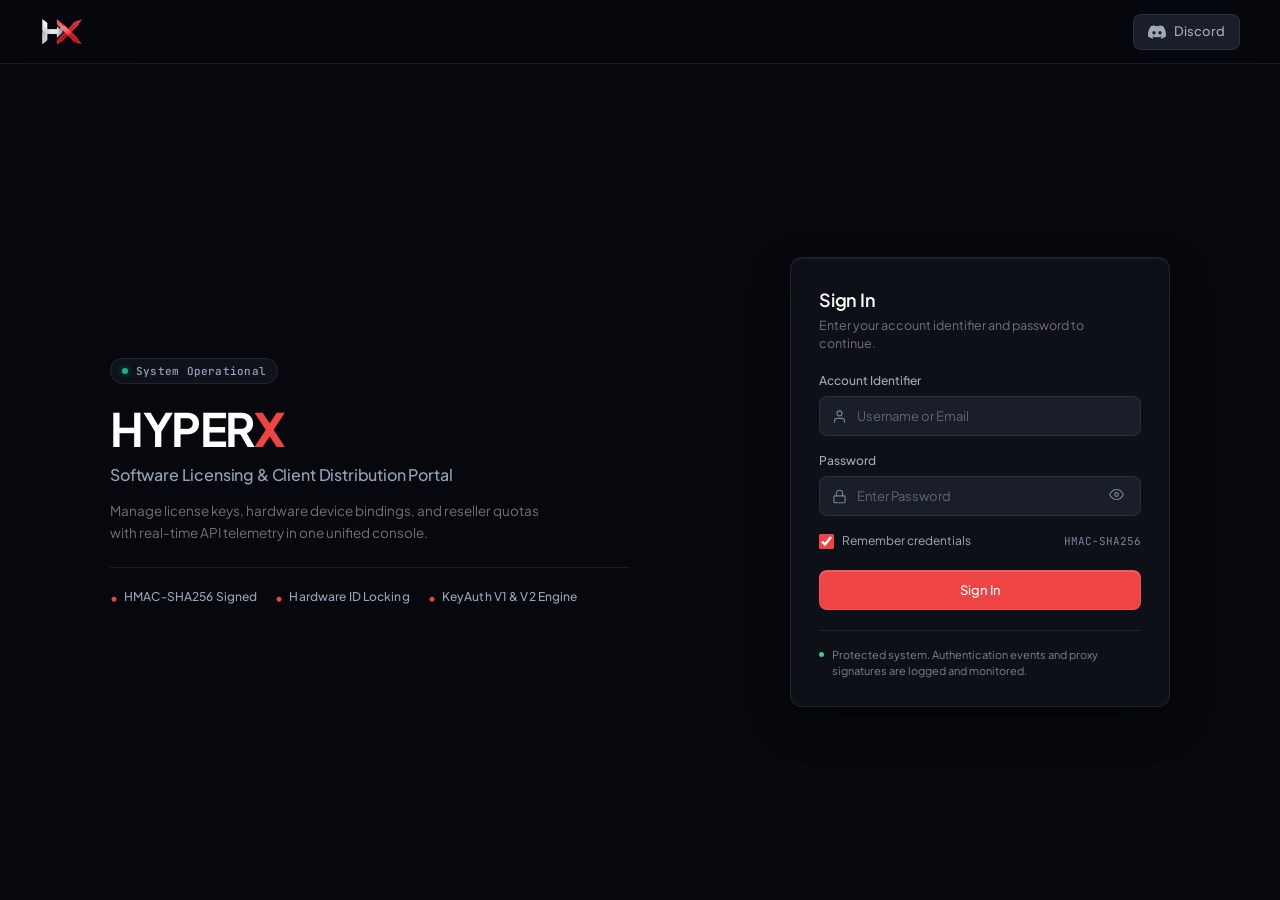
==== commit 6ef3836c: "refactor(icons): replace caliper tool icon with clean Lucide key icon across sidebar and stat cards" ====
--- a/dashboard.html
+++ b/dashboard.html
@@ -222,13 +222,13 @@
         </button>
 
         <button class="sidebar-nav-link" id="nav-licenses" onclick="switchTab('licenses')">
-          <svg width="15" height="15" viewBox="0 0 24 24" fill="none" stroke="currentColor" stroke-width="1.8" stroke-linecap="round" stroke-linejoin="round" class="nav-icon"><path d="m21 2-2 2m-1.5 1.5L14 9l-1.5-1.5-2 2 1.5 1.5L9 14l-5 5H2v-2l5-5 3-3-1.5-1.5 2-2 1.5 1.5 3.5-3.5a5 5 0 1 1 7 7Z"></path></svg>
+          <svg width="15" height="15" viewBox="0 0 24 24" fill="none" stroke="currentColor" stroke-width="1.8" stroke-linecap="round" stroke-linejoin="round" class="nav-icon"><path d="m2 21 9.6-9.6"></path><path d="m7.5 15.5 2.3 2.3a1 1 0 0 1 0 1.4l-2.1 2.1a1 1 0 0 1-1.4 0L4 19"></path><circle cx="15.5" cy="7.5" r="5.5"></circle></svg>
           <span>License Keys</span>
           <span class="nav-count-badge" id="nav-key-count" style="display:none;">v1</span>
         </button>
 
         <button class="sidebar-nav-link" id="nav-licenses-v2" onclick="switchTab('licenses-v2')">
-          <svg width="15" height="15" viewBox="0 0 24 24" fill="none" stroke="currentColor" stroke-width="1.8" stroke-linecap="round" stroke-linejoin="round" class="nav-icon"><path d="M12 22s8-4 8-10V5l-8-3-8 3v7c0 6 8 10 8 10z"></path></svg>
+          <svg width="15" height="15" viewBox="0 0 24 24" fill="none" stroke="currentColor" stroke-width="1.8" stroke-linecap="round" stroke-linejoin="round" class="nav-icon"><path d="m2 21 9.6-9.6"></path><path d="m7.5 15.5 2.3 2.3a1 1 0 0 1 0 1.4l-2.1 2.1a1 1 0 0 1-1.4 0L4 19"></path><circle cx="15.5" cy="7.5" r="5.5"></circle></svg>
           <span>License Keys v2</span>
           <span class="nav-count-badge" id="nav-key-count-v2">v2</span>
         </button>
@@ -465,7 +465,9 @@
               <div class="stat-neo-left">
                 <div class="stat-neo-icon">
                   <svg width="18" height="18" viewBox="0 0 24 24" fill="none" stroke="currentColor" stroke-width="1.8" stroke-linecap="round" stroke-linejoin="round">
-                    <path d="m21 2-2 2m-1.5 1.5L14 9l-1.5-1.5-2 2 1.5 1.5L9 14l-5 5H2v-2l5-5 3-3-1.5-1.5 2-2 1.5 1.5 3.5-3.5a5 5 0 1 1 7 7Z"></path>
+                    <path d="m2 21 9.6-9.6"></path>
+                    <path d="m7.5 15.5 2.3 2.3a1 1 0 0 1 0 1.4l-2.1 2.1a1 1 0 0 1-1.4 0L4 19"></path>
+                    <circle cx="15.5" cy="7.5" r="5.5"></circle>
                   </svg>
                 </div>
                 <div class="stat-neo-col">
--- a/assets/css/dashboard.css
+++ b/assets/css/dashboard.css
@@ -629,13 +629,6 @@
   font-weight: 500;
   color: var(--text-dim);
   margin-top: 2px;
-}
-  font-weight: 800;
-  color: var(--text-dim);
-  text-transform: uppercase;
-  letter-spacing: 0.05em;
-  margin-top: 3px;
-  white-space: nowrap;
 }
 
 /* ==========================================================================
@@ -2576,41 +2569,9 @@
 
 /* 1. TABLET SCREENS (769px to 1024px) */
 @media (min-width: 769px) and (max-width: 1024px) {
-  :root {
-  --bg-body: #07080d;
-  --bg-sidebar: #07080d;
-  --bg-card: #0b0d14;
-  --bg-card-header: #11141c;
-  --bg-card-subtle: #0b0d14;
-  --bg-input: #11141c;
-  --bg-raised: #161b26;
-  --bg-hover: #1a1e28;
-  --border-color: rgba(255, 255, 255, 0.08);
-  --border-light: rgba(255, 255, 255, 0.05);
-  --border-hover: rgba(255, 255, 255, 0.16);
-
-  --accent-red: #e5484d;
-  --accent-red-hover: #dc2626;
-  --accent-coral: #e5484d;
-  --accent-blue: #60a5fa;
-  --accent-purple: #818cf8;
-  --accent-yellow: #f59e0b;
-  --accent-green: #4cc38a;
-  --accent-cyan: #60a5fa;
-  --accent-orange: #f59e0b;
-
-  --text-main: #eef0f5;
-  --text-muted: #a3a9b8;
-  --text-dim: #7a8296;
-
-  --sidebar-w: 240px;
-  --topbar-h: 60px;
-  --radius-sm: 4px;
-  --radius-md: 6px;
-  --radius-lg: 8px;
-
-  --font-sans: -apple-system, BlinkMacSystemFont, "Segoe UI", Roboto, "Helvetica Neue", Arial, sans-serif;
-  --font-mono: ui-monospace, SFMono-Regular, "SF Mono", Menlo, Consolas, "Liberation Mono", monospace;
+  .two-col-grid {
+    grid-template-columns: 1fr;
+  }
 }
 
 /* Default Desktop: Hide mobile cards */
@@ -3526,6 +3487,156 @@
   }
 
   /* ==========================================================================
+     MOBILE V2 LICENSE CARDS & ACTIONS (Pixel-for-Pixel Cyberpunk)
+     ========================================================================== */
+  .mobile-lic-header {
+    display: flex !important;
+    align-items: center !important;
+    justify-content: space-between !important;
+    margin-bottom: 8px !important;
+    padding-bottom: 6px !important;
+    border-bottom: 1px solid rgba(255, 255, 255, 0.05) !important;
+  }
+
+  .mobile-lic-pkg {
+    font-family: var(--font-mono) !important;
+    font-size: 11.5px !important;
+    font-weight: 700 !important;
+    color: #60a5fa !important;
+    letter-spacing: 0.03em !important;
+    text-transform: uppercase !important;
+  }
+
+  .mobile-lic-key-row {
+    display: flex !important;
+    align-items: center !important;
+    justify-content: space-between !important;
+    gap: 8px !important;
+    background: #07080d !important;
+    border: 1px solid rgba(255, 255, 255, 0.06) !important;
+    border-radius: 6px !important;
+    padding: 7px 10px !important;
+    margin-bottom: 8px !important;
+  }
+
+  .mobile-lic-key-val {
+    font-family: var(--font-mono) !important;
+    font-size: 11.5px !important;
+    font-weight: 700 !important;
+    color: #ffffff !important;
+    letter-spacing: 0.03em !important;
+    word-break: break-all !important;
+    min-width: 0 !important;
+  }
+
+  .mobile-lic-meta-grid {
+    display: grid !important;
+    grid-template-columns: 1fr 1fr !important;
+    gap: 8px !important;
+    background: rgba(255, 255, 255, 0.02) !important;
+    border: 1px solid rgba(255, 255, 255, 0.05) !important;
+    border-radius: 6px !important;
+    padding: 8px 10px !important;
+    margin-bottom: 8px !important;
+  }
+
+  .mobile-lic-meta-item {
+    display: flex !important;
+    flex-direction: column !important;
+    gap: 2px !important;
+    min-width: 0 !important;
+  }
+
+  .mobile-lic-meta-item .meta-label {
+    font-size: 9px !important;
+    color: #7a8296 !important;
+    font-weight: 600 !important;
+    text-transform: uppercase !important;
+    letter-spacing: 0.03em !important;
+  }
+
+  .mobile-lic-meta-item .meta-val {
+    font-size: 11px !important;
+    color: #eef0f5 !important;
+    font-weight: 500 !important;
+    white-space: nowrap !important;
+    overflow: hidden !important;
+    text-overflow: ellipsis !important;
+  }
+
+  .mobile-lic-meta-item .val-bound {
+    color: #4cc38a !important;
+  }
+
+  .mobile-lic-meta-item .val-unbound {
+    color: #f59e0b !important;
+  }
+
+  .mobile-lic-actions {
+    display: grid !important;
+    grid-template-columns: repeat(4, 1fr) !important;
+    gap: 6px !important;
+    margin-top: 8px !important;
+  }
+
+  .mobile-btn-action {
+    background: #161b26 !important;
+    border: 1px solid rgba(255, 255, 255, 0.1) !important;
+    color: #eef0f5 !important;
+    font-size: 11px !important;
+    font-weight: 600 !important;
+    padding: 6px 3px !important;
+    border-radius: 5px !important;
+    cursor: pointer !important;
+    text-align: center !important;
+    transition: all 0.15s ease !important;
+    white-space: nowrap !important;
+    display: inline-flex !important;
+    align-items: center !important;
+    justify-content: center !important;
+    box-shadow: none !important;
+    outline: none !important;
+  }
+
+  .mobile-btn-action:hover, .mobile-btn-action:active {
+    background: #1f2737 !important;
+    border-color: rgba(255, 255, 255, 0.22) !important;
+  }
+
+  .mobile-btn-action.btn-ban {
+    color: #f59e0b !important;
+    border-color: rgba(245, 158, 11, 0.3) !important;
+    background: rgba(245, 158, 11, 0.08) !important;
+  }
+
+  .mobile-btn-action.btn-ban:hover {
+    background: rgba(245, 158, 11, 0.18) !important;
+    border-color: #f59e0b !important;
+  }
+
+  .mobile-btn-action.btn-unban {
+    color: #4cc38a !important;
+    border-color: rgba(76, 195, 138, 0.3) !important;
+    background: rgba(76, 195, 138, 0.08) !important;
+  }
+
+  .mobile-btn-action.btn-unban:hover {
+    background: rgba(76, 195, 138, 0.18) !important;
+    border-color: #4cc38a !important;
+  }
+
+  .mobile-btn-action.btn-del {
+    color: #e5484d !important;
+    border-color: rgba(229, 72, 77, 0.3) !important;
+    background: rgba(229, 72, 77, 0.08) !important;
+  }
+
+  .mobile-btn-action.btn-del:hover {
+    background: rgba(229, 72, 77, 0.2) !important;
+    border-color: #e5484d !important;
+  }
+
+  /* ==========================================================================
      MOBILE APPLICATIONS CARDS (Pixel-for-Pixel Reference from User Phone)
      ========================================================================== */
   #view-apps .cyber-panel-table,
@@ -4481,52 +4592,55 @@
 }
 
 .btn-exe-primary {
-  width: 100%;
-  background: var(--accent-red);
-  color: #ffffff;
-  border: 1px solid transparent;
-  border-radius: var(--radius-sm);
-  padding: 10px 16px;
-  font-size: 13px;
-  font-weight: 500;
-  display: flex;
-  align-items: center;
-  justify-content: center;
-  gap: 8px;
-  cursor: pointer;
-  transition: background 0.15s ease;
-  box-shadow: none;
+  width: 100% !important;
+  background: var(--accent-red) !important;
+  color: #ffffff !important;
+  border: 1px solid transparent !important;
+  border-radius: var(--radius-sm) !important;
+  padding: 10px 16px !important;
+  font-size: 13px !important;
+  font-weight: 700 !important;
+  display: flex !important;
+  align-items: center !important;
+  justify-content: center !important;
+  gap: 8px !important;
+  cursor: pointer !important;
+  transition: background 0.15s ease !important;
+  box-shadow: none !important;
 }
 
 .btn-exe-primary:hover {
-  background: #dc2626;
-  box-shadow: none;
-  transform: none;
-}
-
+  background: #dc2626 !important;
+  box-shadow: none !important;
+  transform: none !important;
+}
+
+#btn-master-core-action,
 .btn-exe-green-active {
-  width: 100%;
-  background: rgba(16, 185, 129, 0.1);
-  border: 1px solid rgba(76, 195, 138, 0.28);
-  color: var(--accent-green);
-  border-radius: var(--radius-sm);
-  padding: 10px 16px;
-  font-size: 13px;
-  font-weight: 500;
-  display: flex;
-  align-items: center;
-  justify-content: center;
-  gap: 8px;
-  cursor: pointer;
-  transition: background 0.15s ease;
-  box-shadow: none;
-}
-
+  width: 100% !important;
+  background: rgba(16, 185, 129, 0.12) !important;
+  border: 1px solid rgba(76, 195, 138, 0.35) !important;
+  color: #4cc38a !important;
+  border-radius: var(--radius-sm) !important;
+  padding: 10px 16px !important;
+  font-size: 13px !important;
+  font-weight: 600 !important;
+  display: flex !important;
+  align-items: center !important;
+  justify-content: center !important;
+  gap: 8px !important;
+  cursor: default !important;
+  transition: background 0.15s ease !important;
+  box-shadow: none !important;
+  box-sizing: border-box !important;
+}
+
+#btn-master-core-action:hover,
 .btn-exe-green-active:hover {
-  background: rgba(16, 185, 129, 0.16);
-  border-color: rgba(16, 185, 129, 0.5);
-  box-shadow: none;
-  transform: none;
+  background: rgba(16, 185, 129, 0.18) !important;
+  border-color: rgba(16, 185, 129, 0.5) !important;
+  box-shadow: none !important;
+  transform: none !important;
 }
 
 .exe-history-card {
